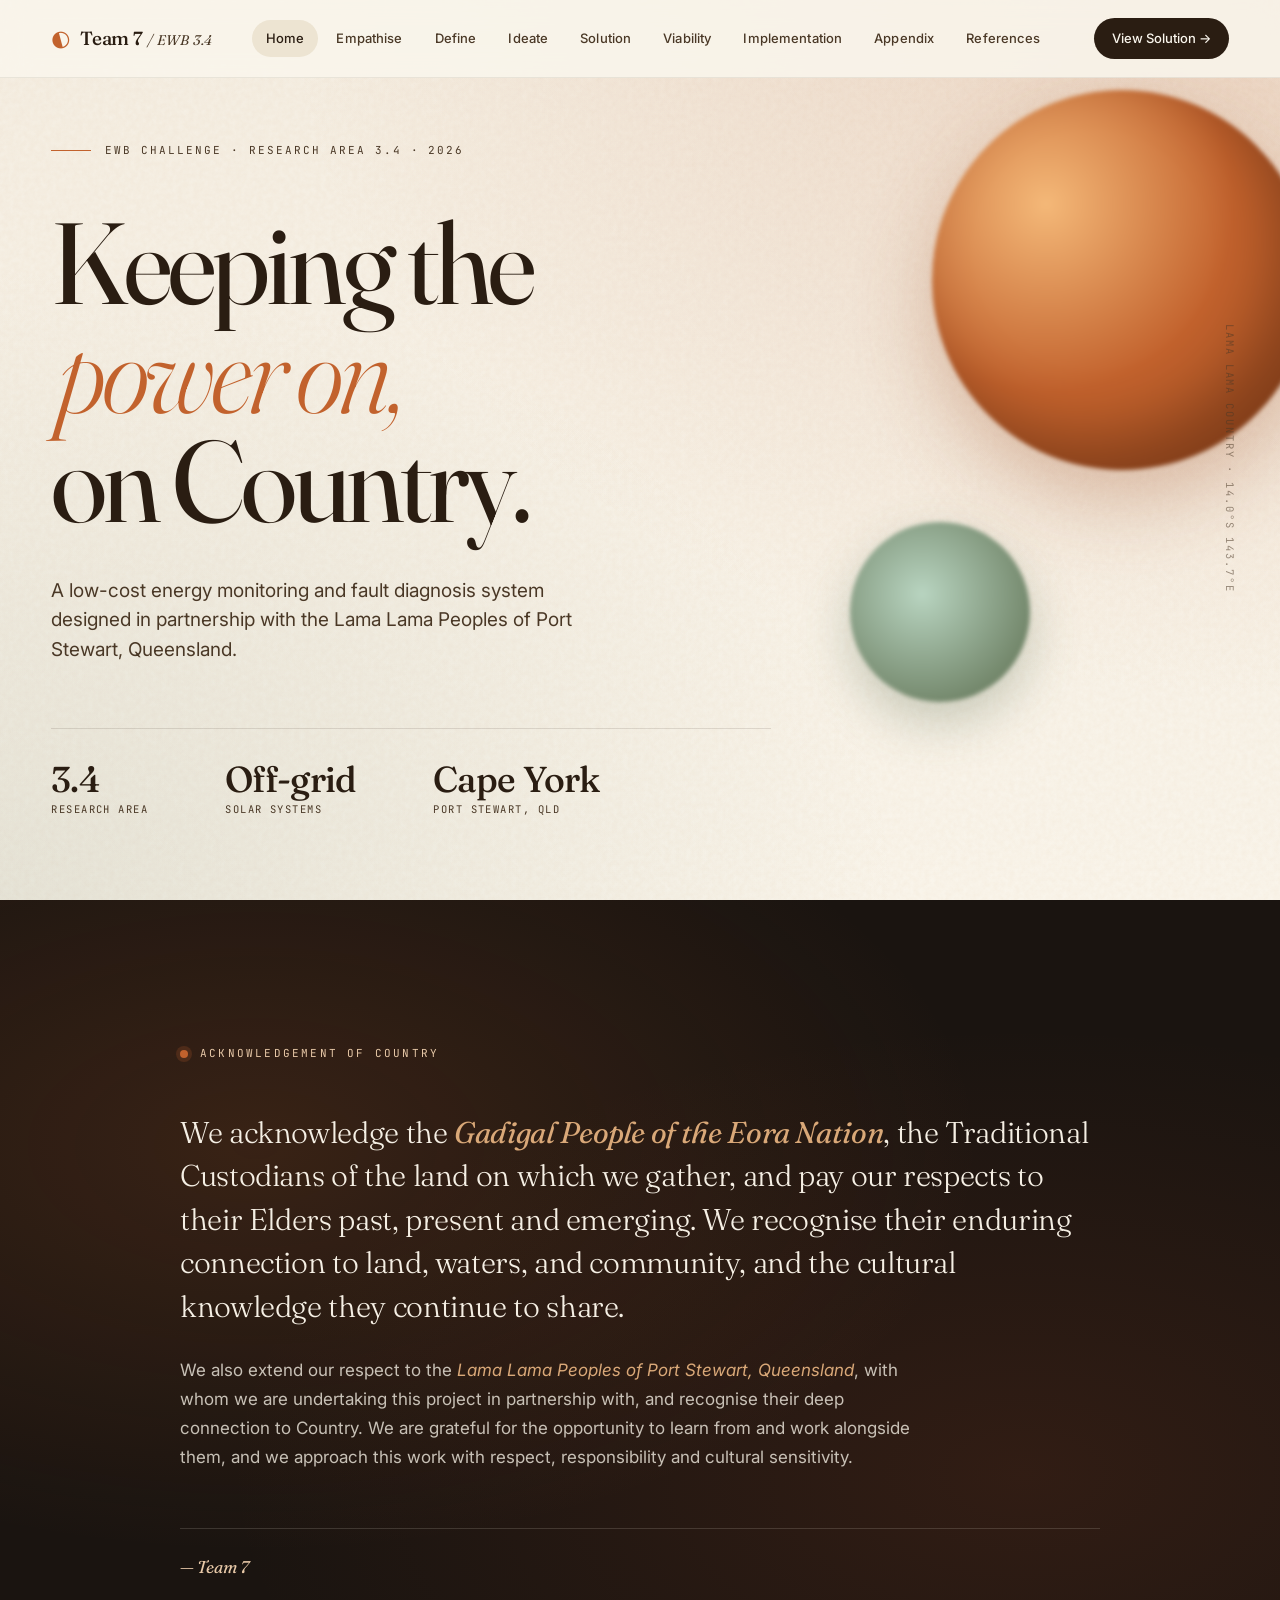
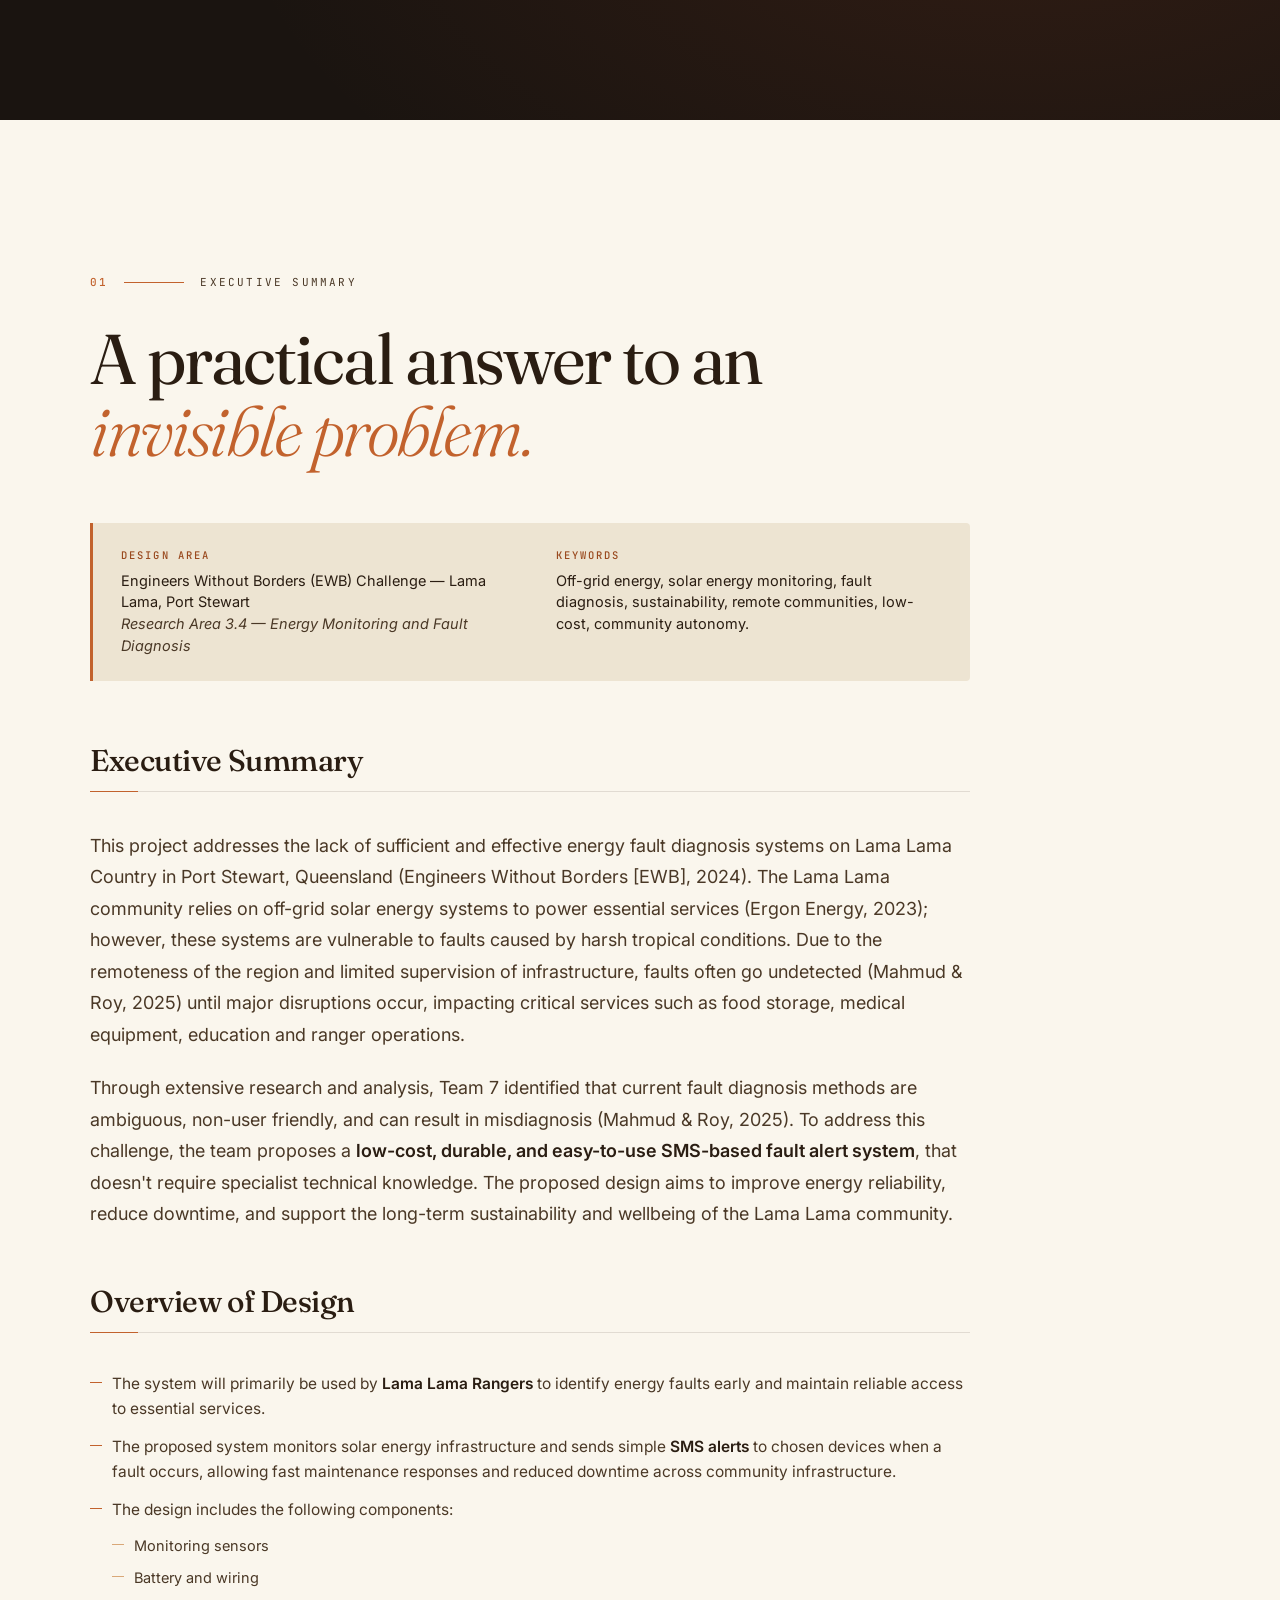
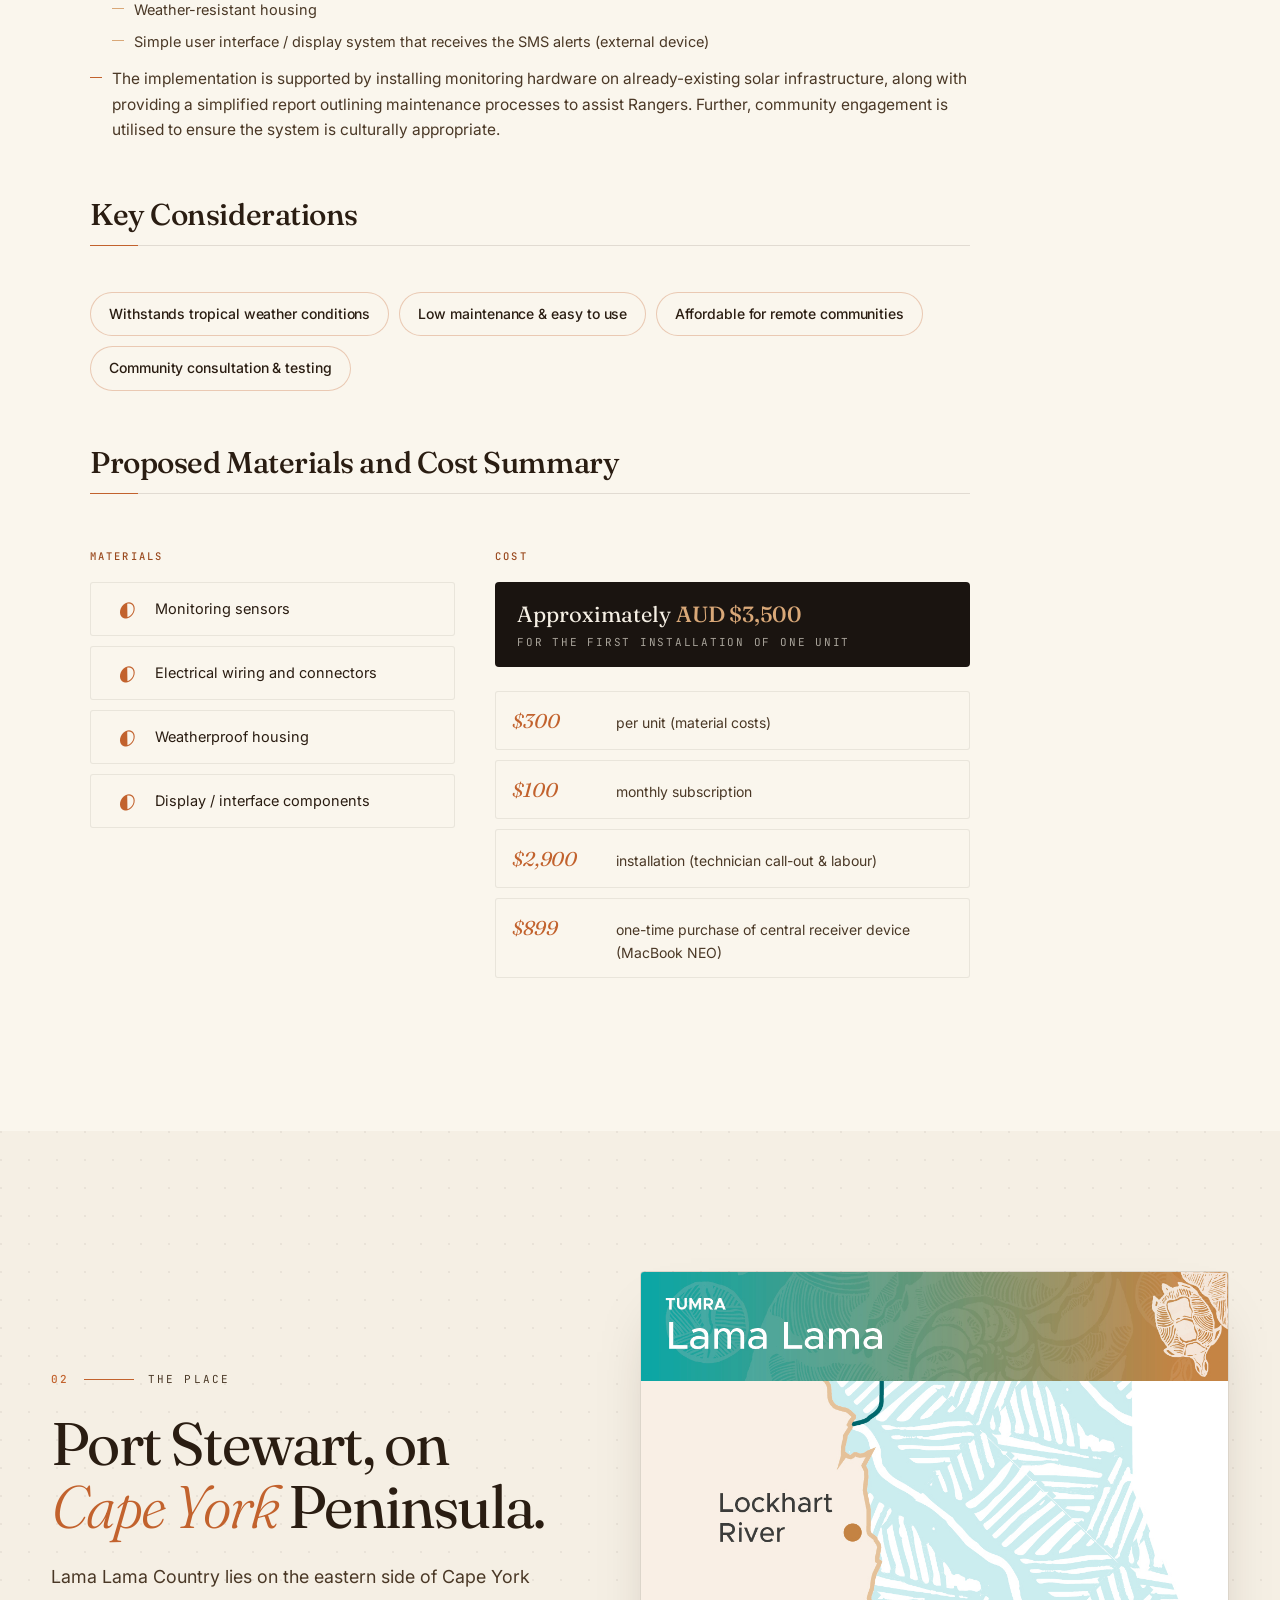
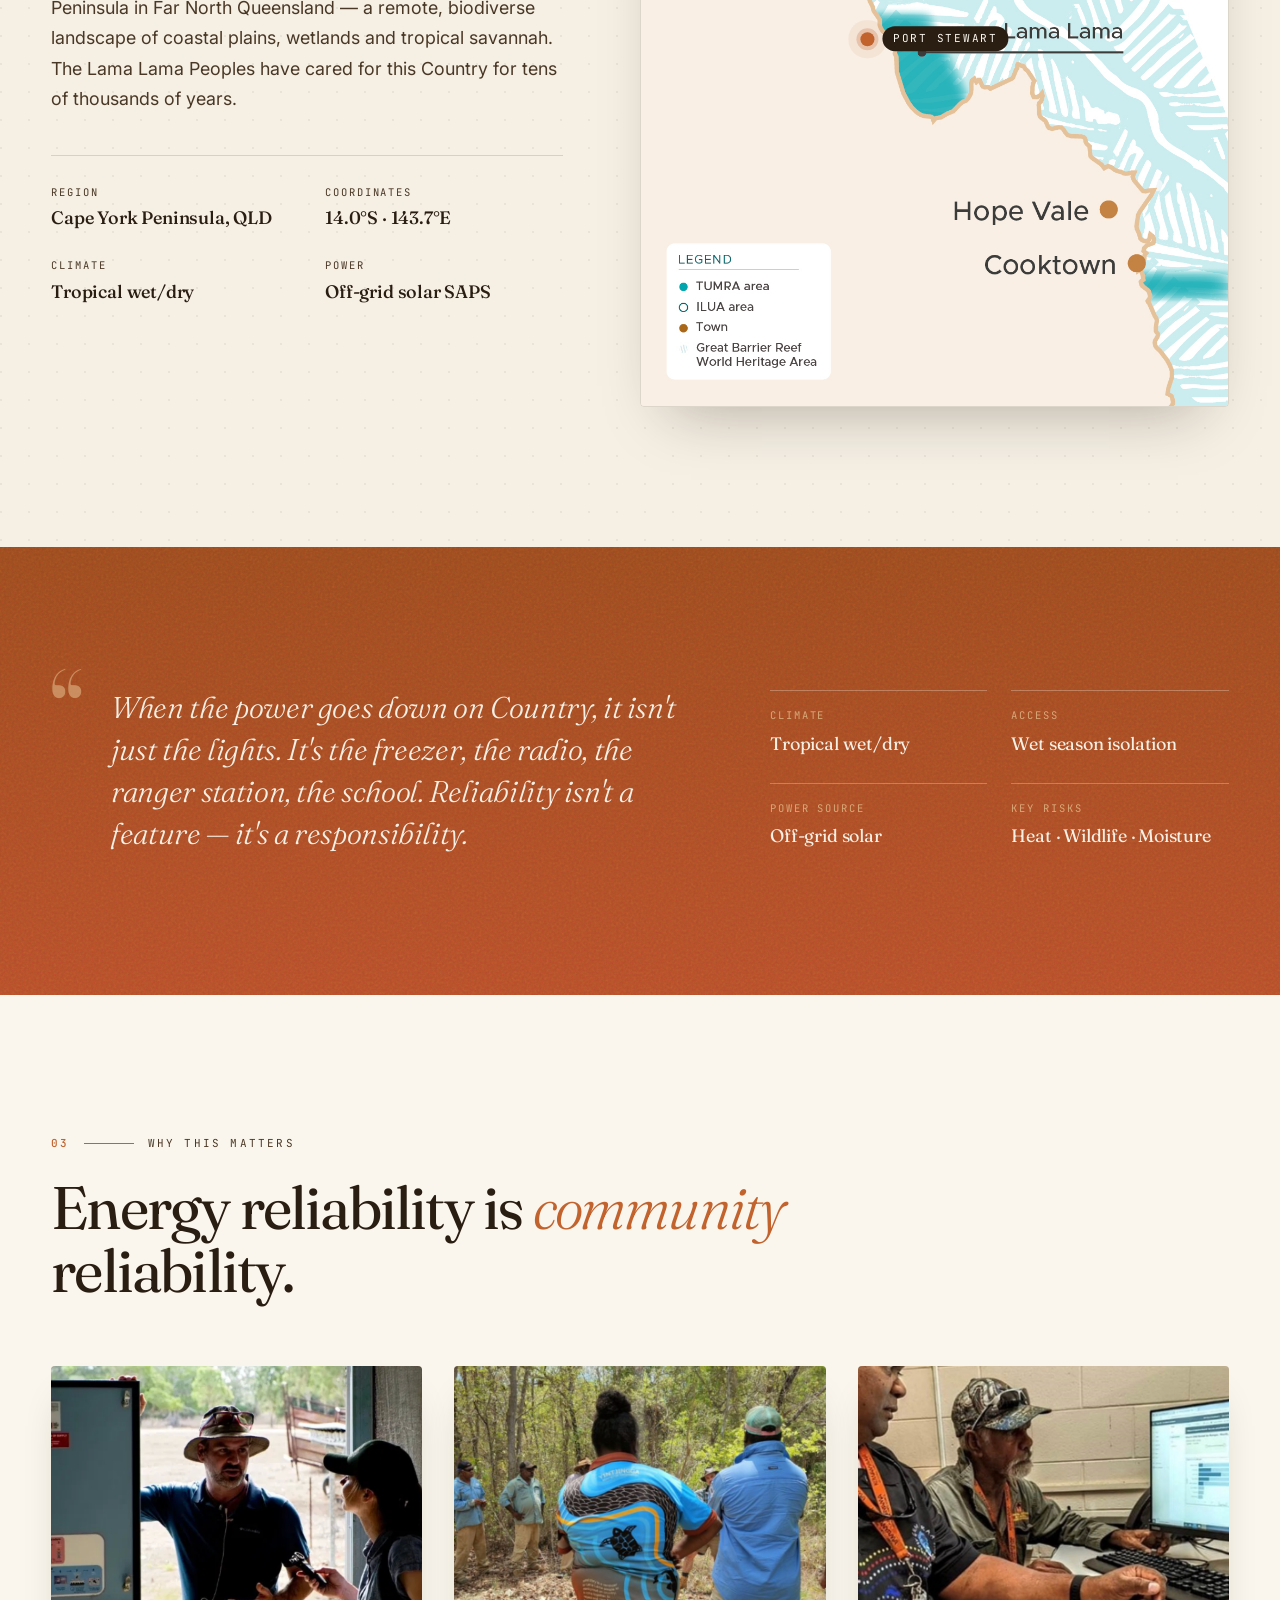
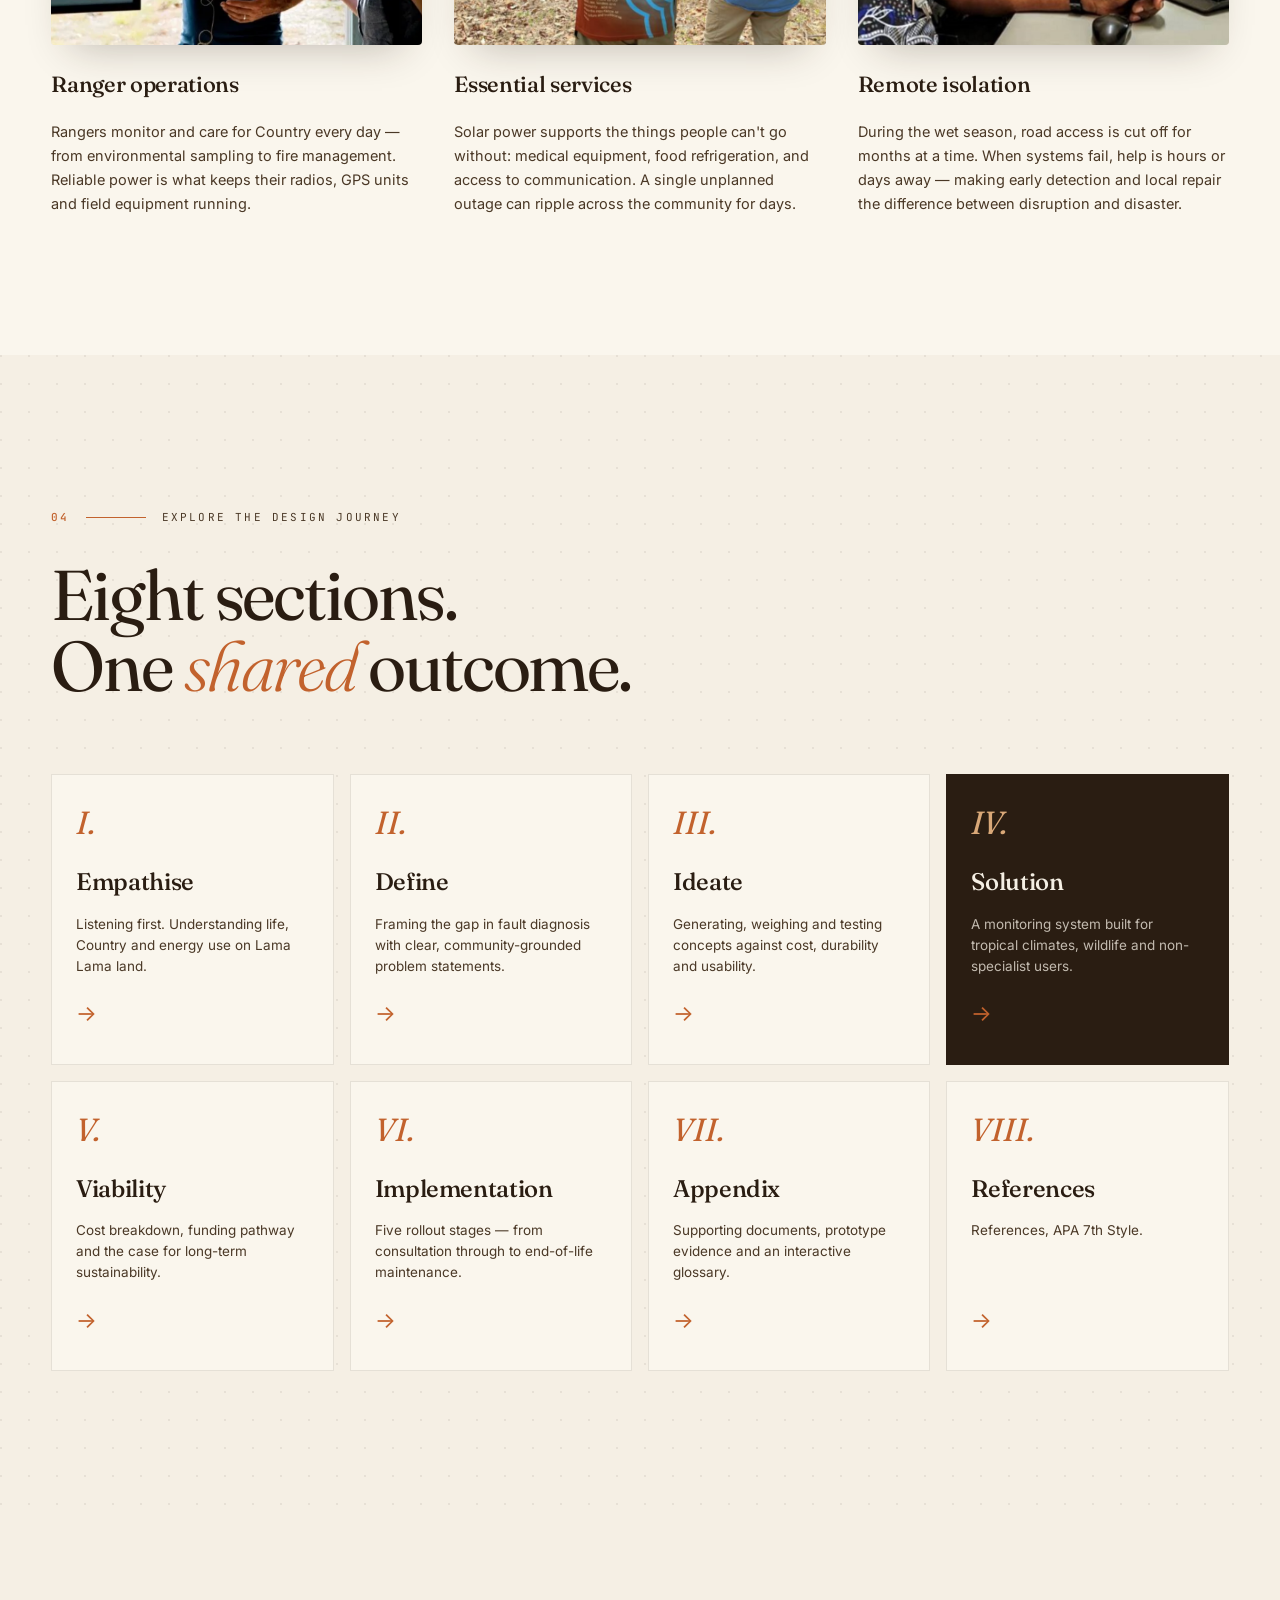
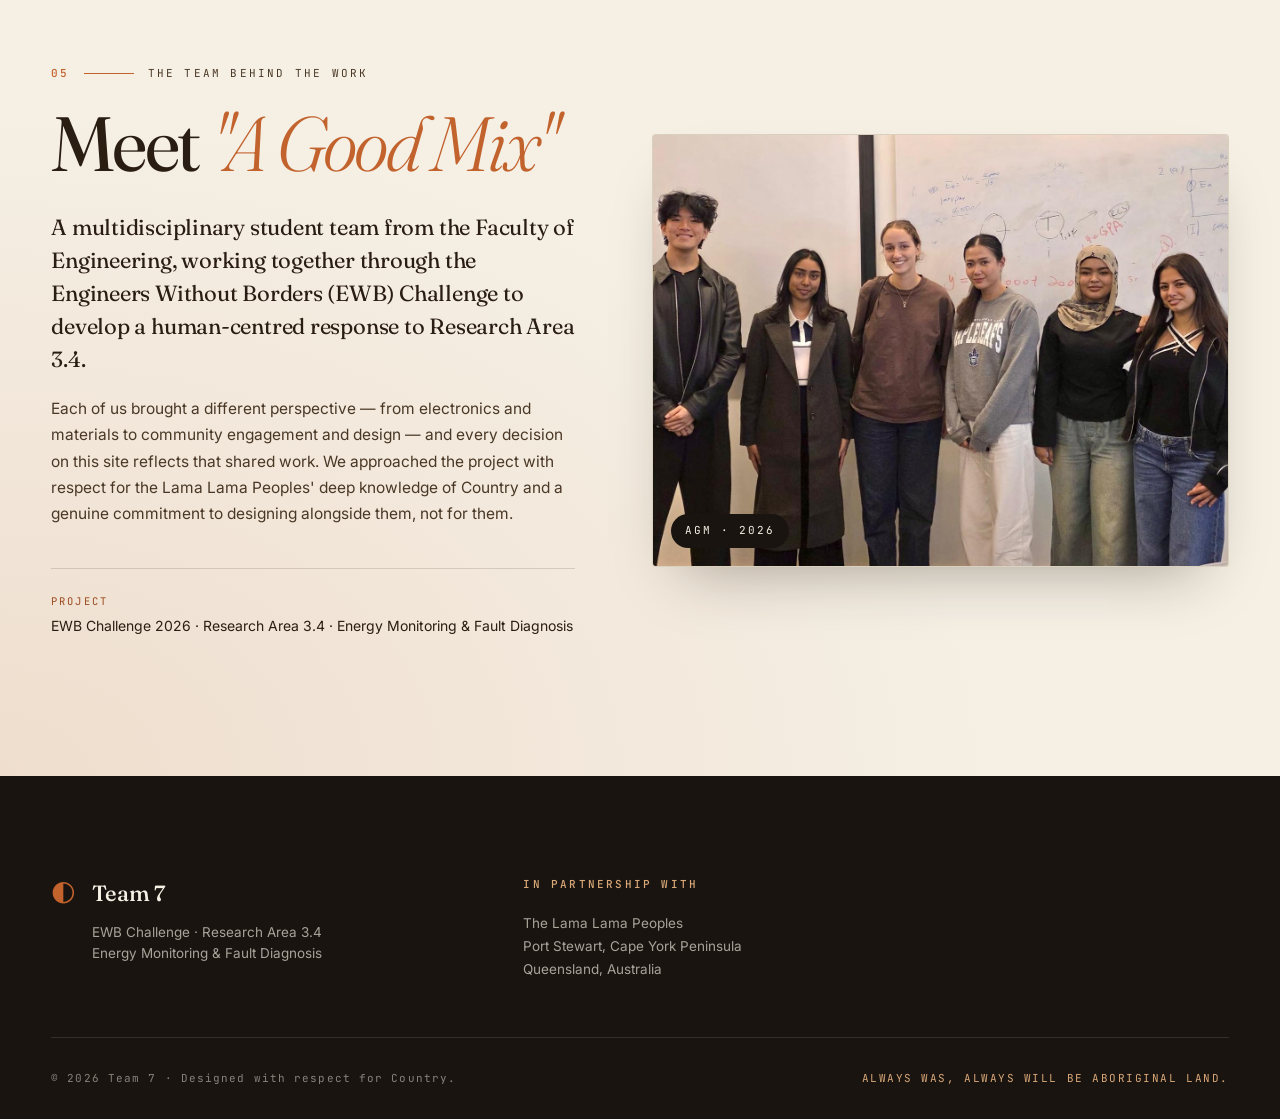
==== index.html @ ca9a00da "solution section" ====
<!DOCTYPE html>
<html lang="en">
<head>
    <meta charset="UTF-8">
    <meta name="viewport" content="width=device-width, initial-scale=1.0">
    <title>Team 7 — EWB Challenge | Energy Monitoring on Lama Lama Country</title>
    <link rel="icon" type="image/png" href="assets/favicon.png">
    <link rel="preconnect" href="https://fonts.googleapis.com">
    <link rel="preconnect" href="https://fonts.gstatic.com" crossorigin>
    <link href="https://fonts.googleapis.com/css2?family=Fraunces:opsz,wght@9..144,300;9..144,400;9..144,500;9..144,600;9..144,700&family=Inter:wght@300;400;500;600&family=JetBrains+Mono:wght@400;500&display=swap" rel="stylesheet">
    <link rel="stylesheet" href="style.css">
</head>
<body>

    <!-- NAVIGATION -->
    <header class="nav">
        <div class="nav__inner">
            <a href="index.html" class="nav__logo">
                <span class="nav__logo-mark">◐</span>
                <span class="nav__logo-text">Team 7 <em>/ EWB 3.4</em></span>
            </a>
            <nav class="nav__links">
                <a href="index.html" class="nav__link nav__link--active">Home</a>
                <a href="empathise.html" class="nav__link">Empathise</a>
                <a href="define.html" class="nav__link">Define</a>
                <a href="ideate.html" class="nav__link">Ideate</a>
                <a href="solution.html" class="nav__link">Solution</a>
                <a href="viability.html" class="nav__link">Viability</a>
                <a href="implementation.html" class="nav__link">Implementation</a>
                <a href="appendix.html" class="nav__link">Appendix</a>
                <a href="references.html" class="nav__link">References</a>
            </nav>
            <a href="solution.html" class="nav__cta">View Solution →</a>
        </div>
    </header>

    <!-- HERO -->
    <section class="hero" id="home">
        <div class="hero__grain"></div>
        <div class="hero__bg"></div>

        <div class="hero__content">
            <div class="hero__meta">
                <span class="hero__meta-line"></span>
                <span class="hero__meta-text">EWB Challenge · Research Area 3.4 · 2026</span>
            </div>

            <h1 class="hero__title">
                <span class="hero__title-line">Keeping the</span>
                <span class="hero__title-line hero__title-line--accent">power on,</span>
                <span class="hero__title-line">on Country.</span>
            </h1>

            <p class="hero__subtitle">
                A low-cost energy monitoring and fault diagnosis system designed in partnership
                with the Lama Lama Peoples of Port Stewart, Queensland.
            </p>

            <div class="hero__stats">
                <div class="stat">
                    <span class="stat__num">3.4</span>
                    <span class="stat__label">Research Area</span>
                </div>
                <div class="stat">
                    <span class="stat__num">Off-grid</span>
                    <span class="stat__label">Solar systems</span>
                </div>
                <div class="stat">
                    <span class="stat__num">Cape York</span>
                    <span class="stat__label">Port Stewart, QLD</span>
                </div>
            </div>

            <a href="#acknowledgement" class="hero__scroll">
                    <path d="M7 0V38M7 38L1 32M7 38L13 32" stroke="currentColor" stroke-width="1.2"/>
                </svg>
            </a>
        </div>

        <div class="hero__sidetag">
            <span>Lama Lama Country · 14.0°S 143.7°E</span>
        </div>
    </section>

    <!-- ACKNOWLEDGEMENT OF COUNTRY -->
    <section class="acknowledgement" id="acknowledgement">
        <div class="acknowledgement__wrap">
            <div class="acknowledgement__label">
                <span class="dot"></span>
                <span>Acknowledgement of Country</span>
            </div>

            <div class="acknowledgement__body">
                <p class="acknowledgement__lead">
                    We acknowledge the <em>Gadigal People of the Eora Nation</em>, the Traditional
                    Custodians of the land on which we gather, and pay our respects to their
                    Elders past, present and emerging. We recognise their enduring connection
                    to land, waters, and community, and the cultural knowledge they continue
                    to share.
                </p>

                <p class="acknowledgement__text">
                    We also extend our respect to the <em>Lama Lama Peoples of Port Stewart,
                    Queensland</em>, with whom we are undertaking this project in partnership
                    with, and recognise their deep connection to Country. We are grateful for
                    the opportunity to learn from and work alongside them, and we approach
                    this work with respect, responsibility and cultural sensitivity.
                </p>
            </div>

            <div class="acknowledgement__sig">
                <span>— Team 7</span>
            </div>
        </div>
    </section>

    <!-- EXECUTIVE SUMMARY · wide text-only -->
    <section class="exec" id="summary">
        <div class="exec__inner">

            <div class="exec__eyebrow">
                <span class="num">01</span>
                <span class="line"></span>
                <span class="label">Executive Summary</span>
            </div>

            <h2 class="exec__title">
                A practical answer to an<br>
                <em>invisible problem.</em>
            </h2>
<div class="exec__prose">

    <!-- Design Area + Keywords -->
    <div class="exec__meta">
        <div class="exec__meta-row">
            <span class="exec__meta-label">Design Area</span>
            <p class="exec__meta-text">
                Engineers Without Borders (EWB) Challenge — Lama Lama, Port Stewart<br>
                <em>Research Area 3.4 — Energy Monitoring and Fault Diagnosis</em>
            </p>
        </div>
        <div class="exec__meta-row">
            <span class="exec__meta-label">Keywords</span>
            <p class="exec__meta-text">
                Off-grid energy, solar energy monitoring, fault diagnosis, sustainability,
                remote communities, low-cost, community autonomy.
            </p>
        </div>
    </div>

    <!-- Proposal Summary -->
    <h3 class="exec__h3">Executive Summary</h3>
    <p >
        This project addresses the lack of sufficient and effective energy fault diagnosis
        systems on Lama Lama Country in Port Stewart, Queensland (Engineers Without Borders
        [EWB], 2024). The Lama Lama community relies on off-grid solar energy systems to
        power essential services (Ergon Energy, 2023); however, these systems are vulnerable
        to faults caused by harsh tropical conditions. Due to the remoteness of the region
        and limited supervision of infrastructure, faults often go undetected (Mahmud &amp; Roy,
        2025) until major disruptions occur, impacting critical services such as food storage,
        medical equipment, education and ranger operations.
    </p>
    <p>
        Through extensive research and analysis, Team 7 identified that current fault
        diagnosis methods are ambiguous, non-user friendly, and can result in misdiagnosis
        (Mahmud &amp; Roy, 2025). To address this challenge, the team proposes a
        <strong>low-cost, durable, and easy-to-use SMS-based fault alert system</strong>,
        that doesn't require specialist technical knowledge. The proposed design aims to
        improve energy reliability, reduce downtime, and support the long-term sustainability
        and wellbeing of the Lama Lama community.
    </p>

    <!-- Overview of Design -->
    <h3 class="exec__h3">Overview of Design</h3>
    <ul class="exec__list">
        <li>The system will primarily be used by <strong>Lama Lama Rangers</strong> to identify energy faults early and maintain reliable access to essential services.</li>
        <li>The proposed system monitors solar energy infrastructure and sends simple <strong>SMS alerts</strong> to chosen devices when a fault occurs, allowing fast maintenance responses and reduced downtime across community infrastructure.</li>
        <li>
            The design includes the following components:
            <ul class="exec__list exec__list--sub">
                <li>Monitoring sensors</li>
                <li>Battery and wiring</li>
                <li>Weather-resistant housing</li>
                <li>Simple user interface / display system that receives the SMS alerts (external device)</li>
            </ul>
        </li>
        <li>The implementation is supported by installing monitoring hardware on already-existing solar infrastructure, along with providing a simplified report outlining maintenance processes to assist Rangers. Further, community engagement is utilised to ensure the system is culturally appropriate.</li>
    </ul>

    <!-- Key Considerations -->
    <h3 class="exec__h3">Key Considerations</h3>
    <div class="exec__chips">
        <span class="exec__chip">Withstands tropical weather conditions</span>
        <span class="exec__chip">Low maintenance &amp; easy to use</span>
        <span class="exec__chip">Affordable for remote communities</span>
        <span class="exec__chip">Community consultation &amp; testing</span>
    </div>

    <!-- Proposed Materials and Cost Summary -->
    <h3 class="exec__h3">Proposed Materials and Cost Summary</h3>

    <div class="exec__split">
        <div class="exec__split-col">
            <span class="exec__split-label">Materials</span>
            <ul class="exec__list exec__list--materials">
                <li>
                    <span class="exec__mat-icon" aria-hidden="true">◐</span>
                    <span>Monitoring sensors</span>
                </li>
                <li>
                    <span class="exec__mat-icon" aria-hidden="true">◐</span>
                    <span>Electrical wiring and connectors</span>
                </li>
                <li>
                    <span class="exec__mat-icon" aria-hidden="true">◐</span>
                    <span>Weatherproof housing</span>
                </li>
                <li>
                    <span class="exec__mat-icon" aria-hidden="true">◐</span>
                    <span>Display / interface components</span>
                </li>
            </ul>
        </div>

        <div class="exec__split-col">
            <span class="exec__split-label">Cost</span>
            <p class="exec__cost-headline">
                Approximately <strong>AUD&nbsp;$3,500</strong><br>
                <span>for the first installation of one unit</span>
            </p>
            <ul class="exec__list exec__list--cost">
                <li><span class="exec__cost-amt">$300</span><span>per unit (material costs)</span></li>
                <li><span class="exec__cost-amt">$100</span><span>monthly subscription</span></li>
                <li><span class="exec__cost-amt">$2,900</span><span>installation (technician call-out &amp; labour)</span></li>
                <li><span class="exec__cost-amt">$899</span><span>one-time purchase of central receiver device (MacBook NEO)</span></li>
            </ul>
        </div>
    </div>

</div>

        </div>
    </section>

    <!-- LAMA LAMA COUNTRY · MAP -->
    <section class="place" id="place">
        <div class="place__inner">

            <div class="place__text">
                <div class="block__eyebrow">
                    <span class="num">02</span>
                    <span class="line"></span>
                    <span class="label">The Place</span>
                </div>

                <h2 class="place__title">
                    Port Stewart, on <em>Cape York</em> Peninsula.
                </h2>

                <p class="place__lead">
                    Lama Lama Country lies on the eastern side of Cape York Peninsula in
                    Far North Queensland — a remote, biodiverse landscape of coastal plains,
                    wetlands and tropical savannah. The Lama Lama Peoples have cared for
                    this Country for tens of thousands of years.
                </p>

                <div class="place__facts">
                    <div class="pfact">
                        <span class="pfact__k">Region</span>
                        <span class="pfact__v">Cape York Peninsula, QLD</span>
                    </div>
                    <div class="pfact">
                        <span class="pfact__k">Coordinates</span>
                        <span class="pfact__v">14.0°S · 143.7°E</span>
                    </div>
                    <div class="pfact">
                        <span class="pfact__k">Climate</span>
                        <span class="pfact__v">Tropical wet/dry</span>
                    </div>
                    <div class="pfact">
                        <span class="pfact__k">Power</span>
                        <span class="pfact__v">Off-grid solar SAPS</span>
                    </div>
                </div>
            </div>

            <div class="place__map">
                <img src="assets/Lama Lama Map.jpg" alt="Map showing Lama Lama Country at Port Stewart, Cape York Peninsula, Queensland">
                <div class="place__pin">
                    <span class="place__pin-dot"></span>
                    <span class="place__pin-label">Port Stewart</span>
                </div>
            </div>

        </div>
    </section>

    <!-- CONTEXT QUOTE STRIP -->
    <section class="context">
        <div class="context__inner">
            <div class="context__quote">
                <span class="context__mark">“</span>
                <p>
                    When the power goes down on Country, it isn't just the lights.
                    It's the freezer, the radio, the ranger station, the school.
                    Reliability isn't a feature — it's a responsibility.
                </p>
            </div>

            <div class="context__data">
                <div class="cdata">
                    <span class="cdata__k">Climate</span>
                    <span class="cdata__v">Tropical wet/dry</span>
                </div>
                <div class="cdata">
                    <span class="cdata__k">Access</span>
                    <span class="cdata__v">Wet season isolation</span>
                </div>
                <div class="cdata">
                    <span class="cdata__k">Power source</span>
                    <span class="cdata__v">Off-grid solar</span>
                </div>
                <div class="cdata">
                    <span class="cdata__k">Key risks</span>
                    <span class="cdata__v">Heat · Wildlife · Moisture</span>
                </div>
            </div>
        </div>
    </section>

    <!-- DEEPER CONTEXT · why this matters -->
    <section class="deep" id="why">
        <div class="deep__inner">

            <div class="block__eyebrow">
                <span class="num">03</span>
                <span class="line"></span>
                <span class="label">Why this matters</span>
            </div>

            <h2 class="deep__title">
                Energy reliability is <em>community</em> reliability.
            </h2>

            <div class="deep__grid">
                <article class="deep__col">
                    <div class="deep__photo">
                        <img src="assets/community-1.png" alt="Community work on Lama Lama Country" loading="lazy">
                    </div>
                    <h3 class="deep__h3">Ranger operations</h3>
                    <p>
                        Rangers monitor and care for Country every day — from environmental
                        sampling to fire management. Reliable power is what keeps their
                        radios, GPS units and field equipment running.
                    </p>
                </article>

                <article class="deep__col">
                    <div class="deep__photo">
                        <img src="assets/community-3.png" alt="Solar infrastructure on Country" loading="lazy">
                    </div>
                    <h3 class="deep__h3">Essential services</h3>
                    <p>
                        Solar power supports the things people can't go without: medical
                        equipment, food refrigeration, and access to communication. A single
                        unplanned outage can ripple across the community for days.
                    </p>
                </article>

                <article class="deep__col">
                    <div class="deep__photo">
                        <img src="assets/community-4.png" alt="Remote isolation during the wet season" loading="lazy">
                    </div>
                    <h3 class="deep__h3">Remote isolation</h3>
                    <p>
                        During the wet season, road access is cut off for months at a time.
                        When systems fail, help is hours or days away — making early detection
                        and local repair the difference between disruption and disaster.
                    </p>
                </article>
            </div>

        </div>
    </section>

    <!-- JOURNEY / SECTION INDEX -->
    <section class="journey">
        <div class="journey__header">
            <div class="journey__eyebrow">
                <span class="num">04</span>
                <span class="line"></span>
                <span class="label">Explore the design journey</span>
            </div>
            <h2 class="journey__title">Eight sections.<br>One <em>shared</em> outcome.</h2>
        </div>

        <div class="journey__cards journey__cards--seven">
            <a href="empathise.html" class="jcard">
                <div class="jcard__num">I.</div>
                <h3 class="jcard__title">Empathise</h3>
                <p class="jcard__desc">Listening first. Understanding life, Country and energy use on Lama Lama land.</p>
                <span class="jcard__arrow">→</span>
            </a>

            <a href="define.html" class="jcard">
                <div class="jcard__num">II.</div>
                <h3 class="jcard__title">Define</h3>
                <p class="jcard__desc">Framing the gap in fault diagnosis with clear, community-grounded problem statements.</p>
                <span class="jcard__arrow">→</span>
            </a>

            <a href="ideate.html" class="jcard">
                <div class="jcard__num">III.</div>
                <h3 class="jcard__title">Ideate</h3>
                <p class="jcard__desc">Generating, weighing and testing concepts against cost, durability and usability.</p>
                <span class="jcard__arrow">→</span>
            </a>

            <a href="solution.html" class="jcard jcard--feature">
                <div class="jcard__num">IV.</div>
                <h3 class="jcard__title">Solution</h3>
                <p class="jcard__desc">A monitoring system built for tropical climates, wildlife and non-specialist users.</p>
                <span class="jcard__arrow">→</span>
            </a>

            <a href="viability.html" class="jcard">
                <div class="jcard__num">V.</div>
                <h3 class="jcard__title">Viability</h3>
                <p class="jcard__desc">Cost breakdown, funding pathway and the case for long-term sustainability.</p>
                <span class="jcard__arrow">→</span>
            </a>

            <a href="implementation.html" class="jcard">
                <div class="jcard__num">VI.</div>
                <h3 class="jcard__title">Implementation</h3>
                <p class="jcard__desc">Five rollout stages — from consultation through to end-of-life maintenance.</p>
                <span class="jcard__arrow">→</span>
            </a>

            <a href="appendix.html" class="jcard">
                <div class="jcard__num">VII.</div>
                <h3 class="jcard__title">Appendix</h3>
                <p class="jcard__desc">Supporting documents, prototype evidence and an interactive glossary.</p>
                <span class="jcard__arrow">→</span>
            </a>

                <a href="references.html" class="jcard">
                <div class="jcard__num">VIII.</div>
                <h3 class="jcard__title">References</h3>
                <p class="jcard__desc">References, APA 7th Style.</p>
                <span class="jcard__arrow">→</span>
            </a>
        </div>
    </section>

    <!-- TEAM -->
    <section class="team" id="team">
        <div class="team__inner">

            <div class="team__text">
                <div class="block__eyebrow">
                    <span class="num">05</span>
                    <span class="line"></span>
                    <span class="label">The team behind the work</span>
                </div>

                <h2 class="team__title">
                    Meet <em>"A Good Mix"</em>
                </h2>

                <p class="team__lead">
                    A multidisciplinary student team from the Faculty of Engineering,
                    working together through the Engineers Without Borders (EWB) Challenge
                    to develop a human-centred response to Research Area 3.4.
                </p>

                <p class="team__body">
                    Each of us brought a different perspective — from electronics and
                    materials to community engagement and design — and every decision
                    on this site reflects that shared work. We approached the project
                    with respect for the Lama Lama Peoples' deep knowledge of Country
                    and a genuine commitment to designing alongside them, not for them.
                </p>

                <div class="team__credits">
                    <span class="team__credits-label">Project</span>
                    <span class="team__credits-text">EWB Challenge 2026 · Research Area 3.4 · Energy Monitoring &amp; Fault Diagnosis</span>
                </div>
            </div>

            <div class="team__photo">
                <img src="assets/team.jpeg" alt="Team 7 group photo">
                <span class="team__photo-tag">AGM · 2026</span>
            </div>

        </div>
    </section>

    <!-- FOOTER -->
    <footer class="footer">
        <div class="footer__top">
            <div class="footer__brand">
                <span class="footer__mark">◐</span>
                <div>
                    <h4>Team 7</h4>
                    <p>EWB Challenge · Research Area 3.4<br>Energy Monitoring &amp; Fault Diagnosis</p>
                </div>
            </div>

            <div class="footer__partner">
                <h5>In partnership with</h5>
                <p>The Lama Lama Peoples<br>Port Stewart, Cape York Peninsula<br>Queensland, Australia</p>
            </div>
        </div>

        <div class="footer__bottom">
            <span>© 2026 Team 7 · Designed with respect for Country.</span>
            <span class="footer__ack">Always was, always will be Aboriginal land.</span>
        </div>
    </footer>

</body>
</html>
---- style.css ----
/* ============================================
   TEAM 7 · EWB CHALLENGE 3.4
   Design system: earth-toned editorial
   Inspired by Cape York ochre, eucalyptus,
   coral sea, and tropical light.
   ============================================ */

:root {
    /* Earth palette */
    --ochre:        #c2622d;
    --ochre-deep:   #9a4a1f;
    --ochre-soft:   #e8c9a8;
    --clay:         #d9a878;
    --terracotta:   #b54e2a;

    /* Land + ground */
    --bone:         #f5efe4;
    --bone-warm:    #ede4d2;
    --paper:        #faf6ed;
    --sand:         #e8dcc4;

    /* Deep / ink */
    --ink:          #2a1d12;
    --ink-soft:     #4a3826;
    --charcoal:     #1a1410;

    /* Country accent */
    --eucalyptus:   #5a6b4c;
    --coral-sea:    #4a7a85;
    --bark:         #6b4a2f;

    /* Typography scale */
    --display: 'Fraunces', 'Times New Roman', serif;
    --body:    'Inter', system-ui, sans-serif;
    --mono:    'JetBrains Mono', ui-monospace, monospace;

    /* Layout */
    --max:     1320px;
    --gutter:  clamp(20px, 4vw, 64px);

    --ease:    cubic-bezier(0.22, 1, 0.36, 1);
}

/* ============================================
   RESET
   ============================================ */

*, *::before, *::after {
    box-sizing: border-box;
    margin: 0;
    padding: 0;
}

html {
    scroll-behavior: smooth;
    -webkit-text-size-adjust: 100%;
}

body {
    font-family: var(--body);
    color: var(--ink);
    background: var(--paper);
    line-height: 1.6;
    font-weight: 400;
    overflow-x: hidden;
    -webkit-font-smoothing: antialiased;
}

img { max-width: 100%; display: block; }
a { color: inherit; text-decoration: none; }
em { font-style: italic; }

/* ============================================
   NAVIGATION
   ============================================ */

.nav {
    position: fixed;
    top: 0;
    left: 0;
    right: 0;
    z-index: 100;
    padding: 18px var(--gutter);
    background: rgba(250, 246, 237, 0.85);
    backdrop-filter: blur(14px);
    -webkit-backdrop-filter: blur(14px);
    border-bottom: 1px solid rgba(42, 29, 18, 0.08);
}

.nav__inner {
    max-width: var(--max);
    margin: 0 auto;
    display: flex;
    align-items: center;
    justify-content: space-between;
    gap: 32px;
}

.nav__logo {
    display: flex;
    align-items: center;
    gap: 10px;
    font-family: var(--display);
    font-size: 19px;
    font-weight: 500;
    letter-spacing: -0.01em;
    color: var(--ink);
}

.nav__logo-mark {
    color: var(--ochre);
    font-size: 22px;
    transform: rotate(-15deg);
    display: inline-block;
    transition: transform 0.5s var(--ease);
}

.nav__logo:hover .nav__logo-mark { transform: rotate(165deg); }

.nav__logo-text em {
    color: var(--ink-soft);
    font-size: 14px;
    font-weight: 400;
    letter-spacing: 0.04em;
}

.nav__links {
    display: flex;
    align-items: center;
    gap: 4px;
}

.nav__link {
    font-size: 13px;
    font-weight: 500;
    color: var(--ink-soft);
    padding: 8px 14px;
    border-radius: 100px;
    letter-spacing: 0.01em;
    transition: all 0.3s var(--ease);
    position: relative;
}

.nav__link:hover { color: var(--ink); background: rgba(194, 98, 45, 0.08); }

.nav__link--active {
    color: var(--ink);
    background: var(--bone-warm);
}

.nav__cta {
    font-size: 13px;
    font-weight: 500;
    color: var(--paper);
    background: var(--ink);
    padding: 10px 18px;
    border-radius: 100px;
    transition: all 0.3s var(--ease);
}

.nav__cta:hover {
    background: var(--ochre-deep);
    transform: translateY(-1px);
}

@media (max-width: 920px) {
    .nav__links { display: none; }
    .nav__cta { padding: 8px 14px; font-size: 12px; }
}

/* ============================================
   HERO
   ============================================ */

.hero {
    min-height: 100vh;
    position: relative;
    display: flex;
    align-items: center;
    padding: 140px var(--gutter) 80px;
    overflow: hidden;
    background:
        radial-gradient(ellipse at top right, rgba(194, 98, 45, 0.18), transparent 55%),
        radial-gradient(ellipse at bottom left, rgba(90, 107, 76, 0.12), transparent 50%),
        linear-gradient(180deg, var(--bone) 0%, var(--paper) 100%);
}

.hero__grain {
    position: absolute;
    inset: 0;
    pointer-events: none;
    opacity: 0.4;
    mix-blend-mode: multiply;
    background-image: url("data:image/svg+xml,%3Csvg viewBox='0 0 200 200' xmlns='http://www.w3.org/2000/svg'%3E%3Cfilter id='n'%3E%3CfeTurbulence type='fractalNoise' baseFrequency='0.85' numOctaves='2'/%3E%3CfeColorMatrix values='0 0 0 0 0.65 0 0 0 0 0.4 0 0 0 0 0.2 0 0 0 0.22 0'/%3E%3C/filter%3E%3Crect width='200' height='200' filter='url(%23n)'/%3E%3C/svg%3E");
}

.hero__bg {
    position: absolute;
    right: -8%;
    top: 10%;
    width: 55%;
    height: 80%;
    pointer-events: none;
    z-index: 0;
}

.hero__bg::before,
.hero__bg::after {
    content: '';
    position: absolute;
    border-radius: 50%;
    filter: blur(2px);
}

.hero__bg::before {
    width: 380px;
    height: 380px;
    right: 10%;
    top: 0;
    background: radial-gradient(circle at 30% 30%, #f4b878, var(--ochre) 50%, var(--ochre-deep) 100%);
    box-shadow:
        0 30px 80px rgba(154, 74, 31, 0.3),
        inset -30px -30px 60px rgba(70, 30, 10, 0.4);
    animation: float 12s ease-in-out infinite;
}

.hero__bg::after {
    width: 180px;
    height: 180px;
    right: 50%;
    bottom: 15%;
    background: radial-gradient(circle at 40% 40%, #b8d4c0, var(--eucalyptus));
    box-shadow: 0 20px 50px rgba(90, 107, 76, 0.3);
    animation: float 15s ease-in-out infinite reverse;
}

@keyframes float {
    0%, 100% { transform: translate(0, 0) scale(1); }
    50% { transform: translate(-15px, 20px) scale(1.03); }
}

.hero__content {
    position: relative;
    z-index: 2;
    max-width: var(--max);
    width: 100%;
    margin: 0 auto;
}

.hero__meta {
    display: flex;
    align-items: center;
    gap: 14px;
    margin-bottom: 48px;
    animation: fadeUp 0.9s var(--ease) 0.1s both;
}

.hero__meta-line {
    width: 40px;
    height: 1px;
    background: var(--ochre);
}

.hero__meta-text {
    font-family: var(--mono);
    font-size: 11px;
    letter-spacing: 0.18em;
    text-transform: uppercase;
    color: var(--ink-soft);
}

.hero__title {
    font-family: var(--display);
    font-weight: 400;
    font-size: clamp(48px, 9vw, 132px);
    line-height: 0.95;
    letter-spacing: -0.035em;
    color: var(--ink);
    margin-bottom: 40px;
    max-width: 900px;
}

.hero__title-line {
    display: block;
    animation: fadeUp 1s var(--ease) both;
}

.hero__title-line:nth-child(1) { animation-delay: 0.25s; }
.hero__title-line:nth-child(2) { animation-delay: 0.4s; }
.hero__title-line:nth-child(3) { animation-delay: 0.55s; }

.hero__title-line--accent {
    color: var(--ochre);
    font-style: italic;
    font-weight: 300;
    position: relative;
    padding-left: 0.06em;
}

.hero__subtitle {
    font-size: clamp(16px, 1.6vw, 19px);
    line-height: 1.55;
    color: var(--ink-soft);
    max-width: 540px;
    margin-bottom: 64px;
    animation: fadeUp 1s var(--ease) 0.7s both;
}

.hero__stats {
    display: flex;
    gap: clamp(32px, 6vw, 80px);
    flex-wrap: wrap;
    padding-top: 32px;
    border-top: 1px solid rgba(42, 29, 18, 0.12);
    max-width: 720px;
    animation: fadeUp 1s var(--ease) 0.85s both;
}

.stat {
    display: flex;
    flex-direction: column;
    gap: 4px;
}

.stat__num {
    font-family: var(--display);
    font-size: clamp(24px, 3vw, 36px);
    font-weight: 500;
    color: var(--ink);
    letter-spacing: -0.02em;
    line-height: 1;
}

.stat__label {
    font-family: var(--mono);
    font-size: 10.5px;
    letter-spacing: 0.14em;
    text-transform: uppercase;
    color: var(--ink-soft);
}

.hero__scroll {
    position: absolute;
    bottom: 40px;
    left: var(--gutter);
    display: flex;
    flex-direction: column;
    align-items: center;
    gap: 10px;
    color: var(--ink-soft);
    font-family: var(--mono);
    font-size: 10.5px;
    letter-spacing: 0.18em;
    text-transform: uppercase;
    animation: fadeUp 1s var(--ease) 1.1s both;
}

.hero__scroll svg path { animation: scrollPulse 2s ease-in-out infinite; }

@keyframes scrollPulse {
    0%, 100% { opacity: 0.4; transform: translateY(0); }
    50% { opacity: 1; transform: translateY(6px); }
}

.hero__sidetag {
    position: absolute;
    right: var(--gutter);
    top: 50%;
    transform: rotate(90deg) translateX(50%);
    transform-origin: right center;
    font-family: var(--mono);
    font-size: 10.5px;
    letter-spacing: 0.18em;
    text-transform: uppercase;
    color: var(--ink-soft);
    opacity: 0.55;
}

@keyframes fadeUp {
    from { opacity: 0; transform: translateY(24px); }
    to   { opacity: 1; transform: translateY(0); }
}

@media (max-width: 720px) {
    .hero__sidetag { display: none; }
    .hero__bg::before { width: 240px; height: 240px; right: -10%; }
    .hero__bg::after { display: none; }
}

/* ============================================
   ACKNOWLEDGEMENT OF COUNTRY
   ============================================ */

.acknowledgement {
    background: var(--charcoal);
    color: var(--bone);
    padding: clamp(80px, 12vw, 140px) var(--gutter);
    position: relative;
    overflow: hidden;
}

.acknowledgement::before {
    content: '';
    position: absolute;
    inset: 0;
    background:
        radial-gradient(ellipse at 20% 30%, rgba(194, 98, 45, 0.18), transparent 50%),
        radial-gradient(ellipse at 80% 70%, rgba(181, 78, 42, 0.15), transparent 55%);
    pointer-events: none;
}

.acknowledgement__wrap {
    max-width: 920px;
    margin: 0 auto;
    position: relative;
    z-index: 1;
}

.acknowledgement__label {
    display: inline-flex;
    align-items: center;
    gap: 12px;
    font-family: var(--mono);
    font-size: 11px;
    letter-spacing: 0.2em;
    text-transform: uppercase;
    color: var(--ochre-soft);
    margin-bottom: 48px;
}

.dot {
    width: 8px;
    height: 8px;
    border-radius: 50%;
    background: var(--ochre);
    box-shadow: 0 0 0 4px rgba(194, 98, 45, 0.2);
    animation: dotPulse 2.5s ease-in-out infinite;
}

@keyframes dotPulse {
    0%, 100% { box-shadow: 0 0 0 4px rgba(194, 98, 45, 0.2); }
    50% { box-shadow: 0 0 0 10px rgba(194, 98, 45, 0.05); }
}

.acknowledgement__body {
    display: flex;
    flex-direction: column;
    gap: 28px;
}

.acknowledgement__lead {
    font-family: var(--display);
    font-size: clamp(20px, 2.4vw, 30px);
    line-height: 1.45;
    font-weight: 300;
    letter-spacing: -0.012em;
    color: var(--bone);
}

.acknowledgement__lead em {
    color: var(--clay);
    font-style: italic;
    font-weight: 400;
}

.acknowledgement__text {
    font-size: clamp(15px, 1.4vw, 17px);
    line-height: 1.7;
    color: rgba(245, 239, 228, 0.78);
    max-width: 740px;
}

.acknowledgement__text em {
    color: var(--clay);
    font-style: italic;
}

.acknowledgement__sig {
    margin-top: 56px;
    padding-top: 24px;
    border-top: 1px solid rgba(245, 239, 228, 0.15);
    font-family: var(--display);
    font-style: italic;
    color: var(--ochre-soft);
    font-size: 17px;
}

/* ============================================
   EXECUTIVE SUMMARY
   ============================================ */

.summary {
    padding: clamp(80px, 12vw, 160px) var(--gutter);
    background: var(--paper);
    max-width: var(--max);
    margin: 0 auto;
}

.summary__header { margin-bottom: 72px; }

.summary__eyebrow,
.journey__eyebrow {
    display: flex;
    align-items: center;
    gap: 16px;
    margin-bottom: 32px;
    font-family: var(--mono);
    font-size: 11px;
    letter-spacing: 0.2em;
    text-transform: uppercase;
    color: var(--ink-soft);
}

.summary__eyebrow .num,
.journey__eyebrow .num {
    color: var(--ochre);
    font-weight: 500;
}

.summary__eyebrow .line,
.journey__eyebrow .line {
    flex: 0 0 60px;
    height: 1px;
    background: var(--ochre);
}

.summary__title,
.journey__title {
    font-family: var(--display);
    font-weight: 400;
    font-size: clamp(36px, 5.5vw, 72px);
    line-height: 1.02;
    letter-spacing: -0.03em;
    color: var(--ink);
    max-width: 900px;
}

.summary__title em,
.journey__title em {
    font-style: italic;
    color: var(--ochre);
    font-weight: 300;
}

.summary__grid {
    display: grid;
    grid-template-columns: repeat(2, 1fr);
    gap: clamp(28px, 4vw, 56px) clamp(40px, 6vw, 96px);
    position: relative;
}

.summary__col {
    padding-top: 32px;
    border-top: 1px solid rgba(42, 29, 18, 0.16);
    position: relative;
}

.summary__col::before {
    content: '';
    position: absolute;
    top: -1px;
    left: 0;
    width: 48px;
    height: 1px;
    background: var(--ochre);
}

.summary__h3 {
    font-family: var(--mono);
    font-size: 11px;
    letter-spacing: 0.2em;
    text-transform: uppercase;
    color: var(--ochre-deep);
    margin-bottom: 18px;
    font-weight: 500;
}

.summary__col p {
    font-size: 16px;
    line-height: 1.65;
    color: var(--ink-soft);
    margin-bottom: 14px;
}

.summary__col p:last-child { margin-bottom: 0; }

.summary__col strong {
    color: var(--ink);
    font-weight: 600;
}

@media (max-width: 760px) {
    .summary__grid { grid-template-columns: 1fr; }
}

/* ============================================
   JOURNEY / SECTION INDEX
   ============================================ */

.journey {
    padding: clamp(80px, 12vw, 160px) var(--gutter);
    background: var(--bone);
    position: relative;
}

.journey::before {
    content: '';
    position: absolute;
    inset: 0;
    background-image:
        radial-gradient(circle at 1px 1px, rgba(42, 29, 18, 0.07) 1px, transparent 0);
    background-size: 28px 28px;
    pointer-events: none;
}

.journey__header {
    max-width: var(--max);
    margin: 0 auto 72px;
    position: relative;
}

.journey__cards {
    max-width: var(--max);
    margin: 0 auto;
    display: grid;
    grid-template-columns: repeat(5, 1fr);
    gap: 16px;
    position: relative;
}

.jcard {
    background: var(--paper);
    border: 1px solid rgba(42, 29, 18, 0.1);
    padding: 32px 24px;
    display: flex;
    flex-direction: column;
    min-height: 280px;
    transition: all 0.4s var(--ease);
    position: relative;
    overflow: hidden;
}

.jcard::before {
    content: '';
    position: absolute;
    top: 0;
    left: 0;
    width: 100%;
    height: 3px;
    background: var(--ochre);
    transform: scaleX(0);
    transform-origin: left;
    transition: transform 0.5s var(--ease);
}

.jcard:hover {
    transform: translateY(-6px);
    box-shadow: 0 20px 50px -20px rgba(42, 29, 18, 0.25);
    border-color: var(--ochre);
}

.jcard:hover::before { transform: scaleX(1); }

.jcard__num {
    font-family: var(--display);
    font-style: italic;
    font-size: 32px;
    color: var(--ochre);
    margin-bottom: 24px;
    line-height: 1;
}

.jcard__title {
    font-family: var(--display);
    font-weight: 500;
    font-size: 24px;
    letter-spacing: -0.015em;
    margin-bottom: 12px;
    color: var(--ink);
}

.jcard__desc {
    font-size: 13.5px;
    line-height: 1.55;
    color: var(--ink-soft);
    flex: 1;
    margin-bottom: 20px;
}

.jcard__arrow {
    align-self: flex-start;
    font-size: 22px;
    color: var(--ochre);
    transition: transform 0.4s var(--ease);
}

.jcard:hover .jcard__arrow { transform: translateX(6px); }

.jcard--feature {
    background: var(--ink);
    color: var(--bone);
    border-color: var(--ink);
}

.jcard--feature .jcard__title { color: var(--bone); }
.jcard--feature .jcard__desc { color: rgba(245, 239, 228, 0.75); }
.jcard--feature .jcard__num { color: var(--clay); }

@media (max-width: 1000px) {
    .journey__cards { grid-template-columns: repeat(2, 1fr); }
    .jcard { min-height: 220px; }
}

@media (max-width: 560px) {
    .journey__cards { grid-template-columns: 1fr; }
}

/* ============================================
   CONTEXT STRIP
   ============================================ */

.context {
    padding: clamp(80px, 12vw, 140px) var(--gutter);
    background: linear-gradient(180deg, var(--ochre-deep), var(--terracotta));
    color: var(--bone);
    position: relative;
    overflow: hidden;
}

.context::before {
    content: '';
    position: absolute;
    inset: 0;
    opacity: 0.3;
    mix-blend-mode: overlay;
    background-image: url("data:image/svg+xml,%3Csvg viewBox='0 0 200 200' xmlns='http://www.w3.org/2000/svg'%3E%3Cfilter id='n'%3E%3CfeTurbulence type='fractalNoise' baseFrequency='0.9' numOctaves='2'/%3E%3C/filter%3E%3Crect width='200' height='200' filter='url(%23n)'/%3E%3C/svg%3E");
}

.context__inner {
    max-width: var(--max);
    margin: 0 auto;
    position: relative;
    display: grid;
    grid-template-columns: 1.4fr 1fr;
    gap: clamp(40px, 6vw, 96px);
    align-items: center;
}

.context__quote {
    position: relative;
    padding-left: 60px;
}

.context__mark {
    position: absolute;
    left: 0;
    top: -28px;
    font-family: var(--display);
    font-size: 120px;
    line-height: 1;
    color: var(--clay);
    opacity: 0.7;
}

.context__quote p {
    font-family: var(--display);
    font-size: clamp(20px, 2.4vw, 30px);
    line-height: 1.4;
    font-weight: 300;
    letter-spacing: -0.012em;
    font-style: italic;
    color: var(--bone);
}

.context__data {
    display: grid;
    grid-template-columns: repeat(2, 1fr);
    gap: 24px;
}

.cdata {
    display: flex;
    flex-direction: column;
    gap: 6px;
    padding-top: 16px;
    border-top: 1px solid rgba(245, 239, 228, 0.3);
}

.cdata__k {
    font-family: var(--mono);
    font-size: 10.5px;
    letter-spacing: 0.18em;
    text-transform: uppercase;
    color: var(--clay);
}

.cdata__v {
    font-family: var(--display);
    font-size: 18px;
    color: var(--bone);
    letter-spacing: -0.01em;
}

@media (max-width: 880px) {
    .context__inner { grid-template-columns: 1fr; }
}
/* ============================================
   HOME · EXECUTIVE SUMMARY (wide text-only)
   ============================================ */

.exec {
    padding: clamp(80px, 12vw, 160px) var(--gutter);
    background: var(--paper);
}

.exec__inner {
    max-width: 1100px;
    margin: 0 auto;
}

.exec__eyebrow {
    display: flex;
    align-items: center;
    gap: 16px;
    margin-bottom: 32px;
    font-family: var(--mono);
    font-size: 11px;
    letter-spacing: 0.2em;
    text-transform: uppercase;
    color: var(--ink-soft);
}

.exec__eyebrow .num { color: var(--ochre); font-weight: 500; }
.exec__eyebrow .line { flex: 0 0 60px; height: 1px; background: var(--ochre); }

.exec__title {
    font-family: var(--display);
    font-weight: 400;
    font-size: clamp(36px, 5.5vw, 72px);
    line-height: 1.02;
    letter-spacing: -0.03em;
    color: var(--ink);
    margin-bottom: 56px;
    max-width: 900px;
}

.exec__title em {
    font-style: italic;
    color: var(--ochre);
    font-weight: 300;
}

.exec__prose {
    max-width: 880px;
    display: flex;
    flex-direction: column;
    gap: 22px;
    column-count: 1;
}

.exec__prose p {
    font-size: clamp(16px, 1.5vw, 18px);
    line-height: 1.75;
    color: var(--ink-soft);
}

.exec__lead {
    font-family: var(--display);
    font-size: clamp(20px, 2vw, 24px) !important;
    line-height: 1.45 !important;
    color: var(--ink) !important;
    font-weight: 400;
    letter-spacing: -0.01em;
    padding-bottom: 20px;
    border-bottom: 1px solid rgba(42, 29, 18, 0.12);
    margin-bottom: 8px;
}

.exec__lead em {
    font-style: italic;
    color: var(--ochre-deep);
}

.exec__prose strong {
    color: var(--ink);
    font-weight: 600;
}

.exec__prose em {
    font-style: italic;
    color: var(--ochre-deep);
}

/* ============================================
   HOME · LAMA LAMA COUNTRY (map)
   ============================================ */

.place {
    padding: clamp(80px, 12vw, 140px) var(--gutter);
    background: var(--bone);
    position: relative;
    overflow: hidden;
}

.place::before {
    content: '';
    position: absolute;
    inset: 0;
    background-image:
        radial-gradient(circle at 1px 1px, rgba(42, 29, 18, 0.06) 1px, transparent 0);
    background-size: 28px 28px;
    pointer-events: none;
}

.place__inner {
    max-width: var(--max);
    margin: 0 auto;
    display: grid;
    grid-template-columns: 1fr 1.15fr;
    gap: clamp(40px, 6vw, 96px);
    align-items: center;
    position: relative;
    z-index: 1;
}

.place__title {
    font-family: var(--display);
    font-size: clamp(34px, 5vw, 60px);
    line-height: 1.05;
    letter-spacing: -0.03em;
    color: var(--ink);
    font-weight: 400;
    margin: 24px 0 24px;
}

.place__title em {
    font-style: italic;
    color: var(--ochre);
    font-weight: 300;
}

.place__lead {
    font-size: clamp(16px, 1.4vw, 18px);
    line-height: 1.7;
    color: var(--ink-soft);
    margin-bottom: 40px;
    max-width: 540px;
}

.place__facts {
    display: grid;
    grid-template-columns: repeat(2, 1fr);
    gap: 24px 36px;
    padding-top: 28px;
    border-top: 1px solid rgba(42, 29, 18, 0.15);
}

.pfact {
    display: flex;
    flex-direction: column;
    gap: 4px;
}

.pfact__k {
    font-family: var(--mono);
    font-size: 10.5px;
    letter-spacing: 0.18em;
    text-transform: uppercase;
    color: var(--ink-soft);
}

.pfact__v {
    font-family: var(--display);
    font-size: 18px;
    color: var(--ink);
    letter-spacing: -0.01em;
    font-weight: 500;
}

/* Map */
.place__map {
    position: relative;
    border-radius: 4px;
    overflow: hidden;
    box-shadow: 0 30px 60px -30px rgba(42, 29, 18, 0.35);
    border: 1px solid rgba(42, 29, 18, 0.12);
}

.place__map img {
    width: 100%;
    height: auto;
    display: block;
}

.place__pin {
    position: absolute;
    top: 50%;
    left: 50%;
    transform: translate(-50%, -50%);
    display: flex;
    align-items: center;
    gap: 8px;
    pointer-events: none;
}

.place__pin-dot {
    width: 14px;
    height: 14px;
    border-radius: 50%;
    background: var(--ochre);
    box-shadow:
        0 0 0 4px rgba(194, 98, 45, 0.25),
        0 0 0 12px rgba(194, 98, 45, 0.08);
    animation: pinPulse 2.5s ease-in-out infinite;
}

@keyframes pinPulse {
    0%, 100% {
        box-shadow:
            0 0 0 4px rgba(194, 98, 45, 0.25),
            0 0 0 12px rgba(194, 98, 45, 0.08);
    }
    50% {
        box-shadow:
            0 0 0 8px rgba(194, 98, 45, 0.18),
            0 0 0 20px rgba(194, 98, 45, 0.04);
    }
}

.place__pin-label {
    font-family: var(--mono);
    font-size: 11px;
    letter-spacing: 0.16em;
    text-transform: uppercase;
    color: var(--paper);
    background: var(--ink);
    padding: 4px 10px;
    border-radius: 100px;
    white-space: nowrap;
}

@media (max-width: 900px) {
    .place__inner { grid-template-columns: 1fr; }
}

/* ============================================
   HOME · DEEPER CONTEXT (why this matters)
   ============================================ */

.deep {
    padding: clamp(80px, 12vw, 140px) var(--gutter);
    background: var(--paper);
}

.deep__inner {
    max-width: var(--max);
    margin: 0 auto;
}

.deep__title {
    font-family: var(--display);
    font-size: clamp(34px, 5vw, 60px);
    line-height: 1.05;
    letter-spacing: -0.03em;
    color: var(--ink);
    font-weight: 400;
    margin: 24px 0 64px;
    max-width: 900px;
}

.deep__title em {
    font-style: italic;
    color: var(--ochre);
    font-weight: 300;
}

.deep__grid {
    display: grid;
    grid-template-columns: repeat(3, 1fr);
    gap: 32px;
}

.deep__col {
    display: flex;
    flex-direction: column;
    gap: 18px;
}

.deep__photo {
    aspect-ratio: 4 / 3;
    border-radius: 4px;
    overflow: hidden;
    background: var(--bone-warm);
    box-shadow: 0 20px 40px -20px rgba(42, 29, 18, 0.3);
}

.deep__photo img {
    width: 100%;
    height: 100%;
    object-fit: cover;
    transition: transform 0.8s var(--ease);
}

.deep__col:hover .deep__photo img {
    transform: scale(1.04);
}

.deep__h3 {
    font-family: var(--display);
    font-size: 22px;
    letter-spacing: -0.015em;
    color: var(--ink);
    font-weight: 500;
    margin-top: 4px;
}

.deep__col p {
    font-size: 14.5px;
    line-height: 1.65;
    color: var(--ink-soft);
}

@media (max-width: 900px) {
    .deep__grid { grid-template-columns: 1fr; gap: 40px; }
}

/* ============================================
   JOURNEY · 7-card grid override
   ============================================ */

.journey__cards--seven {
    grid-template-columns: repeat(4, 1fr);
}

.journey__cards--seven .jcard:nth-child(5),
.journey__cards--seven .jcard:nth-child(6),
.journey__cards--seven .jcard:nth-child(7) {
    /* The three cards on the second row stretch to fill */
}

@media (max-width: 1100px) {
    .journey__cards--seven { grid-template-columns: repeat(3, 1fr); }
}

@media (max-width: 760px) {
    .journey__cards--seven { grid-template-columns: repeat(2, 1fr); }
}

@media (max-width: 480px) {
    .journey__cards--seven { grid-template-columns: 1fr; }
}

/* ============================================
   HOME · TEAM
   ============================================ */

.team {
    padding: clamp(80px, 12vw, 140px) var(--gutter);
    background: var(--bone);
    position: relative;
    overflow: hidden;
}

.team::before {
    content: '';
    position: absolute;
    inset: 0;
    background:
        radial-gradient(ellipse at bottom left, rgba(194, 98, 45, 0.12), transparent 55%);
    pointer-events: none;
}

.team__inner {
    max-width: var(--max);
    margin: 0 auto;
    display: grid;
    grid-template-columns: 1fr 1.1fr;
    gap: clamp(40px, 6vw, 96px);
    align-items: center;
    position: relative;
    z-index: 1;
}

.team__title {
    font-family: var(--display);
    font-size: clamp(40px, 6vw, 80px);
    line-height: 1;
    letter-spacing: -0.035em;
    color: var(--ink);
    font-weight: 400;
    margin: 24px 0 28px;
}

.team__title em {
    font-style: italic;
    color: var(--ochre);
    font-weight: 300;
}

.team__lead {
    font-family: var(--display);
    font-size: clamp(18px, 1.8vw, 22px);
    line-height: 1.5;
    color: var(--ink);
    font-weight: 400;
    margin-bottom: 20px;
    max-width: 540px;
    letter-spacing: -0.01em;
}

.team__body {
    font-size: 15.5px;
    line-height: 1.7;
    color: var(--ink-soft);
    max-width: 540px;
    margin-bottom: 40px;
}

.team__credits {
    padding-top: 24px;
    border-top: 1px solid rgba(42, 29, 18, 0.15);
    display: flex;
    flex-direction: column;
    gap: 6px;
}

.team__credits-label {
    font-family: var(--mono);
    font-size: 10.5px;
    letter-spacing: 0.2em;
    text-transform: uppercase;
    color: var(--ochre-deep);
}

.team__credits-text {
    font-size: 14px;
    line-height: 1.5;
    color: var(--ink);
}

/* Team photo */
.team__photo {
    position: relative;
    aspect-ratio: 4 / 3;
    border-radius: 4px;
    overflow: hidden;
    background: var(--bone-warm);
    box-shadow: 0 30px 60px -30px rgba(42, 29, 18, 0.4);
    border: 1px solid rgba(42, 29, 18, 0.1);
}

.team__photo img {
    width: 100%;
    height: 100%;
    object-fit: cover;
    transition: transform 0.8s var(--ease);
}

.team__photo:hover img {
    transform: scale(1.03);
}

.team__photo-tag {
    position: absolute;
    bottom: 18px;
    left: 18px;
    background: var(--charcoal);
    color: var(--bone);
    padding: 8px 14px;
    border-radius: 100px;
    font-family: var(--mono);
    font-size: 11px;
    letter-spacing: 0.18em;
    text-transform: uppercase;
}

@media (max-width: 900px) {
    .team__inner { grid-template-columns: 1fr; }
    .team__photo { order: -1; }
}
/* ============================================
   EXEC SUMMARY · expanded layout
   ============================================ */

.exec__meta {
    display: grid;
    grid-template-columns: 1fr 1fr;
    gap: 24px 48px;
    padding: 24px 28px;
    margin-bottom: 40px;
    background: var(--bone-warm);
    border-left: 3px solid var(--ochre);
    border-radius: 0 4px 4px 0;
}

.exec__meta-row {
    display: flex;
    flex-direction: column;
    gap: 6px;
}

.exec__meta-label {
    font-family: var(--mono);
    font-size: 10.5px;
    letter-spacing: 0.2em;
    text-transform: uppercase;
    color: var(--ochre-deep);
    font-weight: 500;
}

.exec__meta-text {
    font-size: 14.5px !important;
    line-height: 1.5 !important;
    color: var(--ink) !important;
    font-family: var(--body) !important;
}

.exec__meta-text em {
    font-style: italic;
    color: var(--ink-soft);
}

.exec__h3 {
    font-family: var(--display);
    font-size: clamp(22px, 2.4vw, 30px);
    line-height: 1.2;
    letter-spacing: -0.015em;
    color: var(--ink);
    font-weight: 500;
    margin: 32px 0 16px;
    padding-bottom: 12px;
    border-bottom: 1px solid rgba(42, 29, 18, 0.12);
    position: relative;
}

.exec__h3::before {
    content: '';
    position: absolute;
    bottom: -1px;
    left: 0;
    width: 48px;
    height: 1px;
    background: var(--ochre);
}

.exec__h3:first-of-type { margin-top: 0; }

.exec__list {
    list-style: none;
    padding: 0;
    margin: 0;
    display: flex;
    flex-direction: column;
    gap: 12px;
}

.exec__list li {
    padding-left: 22px;
    position: relative;
    font-size: 15.5px;
    line-height: 1.65;
    color: var(--ink-soft);
}

.exec__list li::before {
    content: '';
    position: absolute;
    left: 0;
    top: 11px;
    width: 12px;
    height: 1px;
    background: var(--ochre);
}

.exec__list strong { color: var(--ink); font-weight: 600; }

.exec__list--sub {
    margin-top: 12px;
    padding-left: 0;
    gap: 8px;
}

.exec__list--sub li {
    font-size: 14.5px;
    color: var(--ink-soft);
    padding-left: 22px;
}

.exec__list--sub li::before {
    background: var(--clay);
    top: 10px;
}

/* Chips for Key Considerations */
.exec__chips {
    display: flex;
    flex-wrap: wrap;
    gap: 10px;
    margin-top: 8px;
}

.exec__chip {
    background: var(--paper);
    border: 1px solid rgba(194, 98, 45, 0.3);
    color: var(--ink);
    padding: 10px 18px;
    border-radius: 100px;
    font-size: 14px;
    font-weight: 500;
    letter-spacing: -0.005em;
    transition: all 0.3s var(--ease);
}

.exec__chip:hover {
    background: var(--bone-warm);
    border-color: var(--ochre);
    transform: translateY(-2px);
}

/* Materials + Cost split layout */
.exec__split {
    display: grid;
    grid-template-columns: 1fr 1.3fr;
    gap: 40px;
    margin-top: 16px;
}

.exec__split-col {
    display: flex;
    flex-direction: column;
    gap: 18px;
}

.exec__split-label {
    font-family: var(--mono);
    font-size: 10.5px;
    letter-spacing: 0.2em;
    text-transform: uppercase;
    color: var(--ochre-deep);
    font-weight: 500;
}

.exec__cost-headline {
    font-family: var(--display) !important;
    font-size: 22px !important;
    line-height: 1.3 !important;
    color: var(--ink) !important;
    margin-bottom: 6px;
    padding: 18px 22px;
    background: var(--charcoal);
    color: var(--bone) !important;
    border-radius: 4px;
    font-weight: 400 !important;
}

.exec__cost-headline strong {
    color: var(--clay);
    font-weight: 500;
    letter-spacing: -0.01em;
}

.exec__cost-headline span {
    display: block;
    font-family: var(--mono) !important;
    font-size: 11px !important;
    letter-spacing: 0.16em;
    text-transform: uppercase;
    color: rgba(245, 239, 228, 0.65);
    margin-top: 6px;
    font-style: normal;
}

.exec__list--cost {
    gap: 10px;
}

.exec__list--cost li {
    display: grid;
    grid-template-columns: 90px 1fr;
    gap: 14px;
    padding: 12px 16px;
    background: var(--paper);
    border: 1px solid rgba(42, 29, 18, 0.08);
    border-radius: 3px;
    font-size: 14px;
    align-items: baseline;
}

.exec__list--cost li::before { display: none; }

.exec__cost-amt {
    font-family: var(--display);
    font-style: italic;
    font-size: 20px;
    color: var(--ochre);
    font-weight: 400;
    letter-spacing: -0.01em;
}

@media (max-width: 720px) {
    .exec__meta { grid-template-columns: 1fr; }
    .exec__split { grid-template-columns: 1fr; gap: 28px; }
    .exec__list--cost li { grid-template-columns: 70px 1fr; }
}
/* Materials list — matches cost-block styling */
.exec__list--materials {
    gap: 10px;
}

.exec__list--materials li {
    display: grid;
    grid-template-columns: 32px 1fr;
    gap: 14px;
    padding: 14px 18px;
    background: var(--paper);
    border: 1px solid rgba(42, 29, 18, 0.08);
    border-radius: 3px;
    font-size: 14.5px;
    color: var(--ink);
    align-items: center;
    transition: all 0.3s var(--ease);
}

.exec__list--materials li::before { display: none; }

.exec__list--materials li:hover {
    border-color: var(--ochre);
    transform: translateX(3px);
    box-shadow: 0 8px 20px -14px rgba(42, 29, 18, 0.2);
}

.exec__mat-icon {
    font-family: var(--display);
    font-style: italic;
    font-size: 20px;
    color: var(--ochre);
    line-height: 1;
    display: flex;
    align-items: center;
    justify-content: center;
    transform: rotate(-15deg);
    transition: transform 0.4s var(--ease);
}

.exec__list--materials li:hover .exec__mat-icon {
    transform: rotate(165deg);
}
/* ============================================
   FOOTER
   ============================================ */

.footer {
    background: var(--charcoal);
    color: var(--bone);
    padding: clamp(60px, 8vw, 100px) var(--gutter) 32px;
}

.footer__top {
    max-width: var(--max);
    margin: 0 auto;
    display: grid;
    grid-template-columns: 1.4fr 1fr 1.2fr;
    gap: clamp(32px, 5vw, 80px);
    padding-bottom: 56px;
    border-bottom: 1px solid rgba(245, 239, 228, 0.12);
}

.footer__brand {
    display: flex;
    gap: 16px;
    align-items: flex-start;
}

.footer__mark {
    font-size: 28px;
    color: var(--ochre);
    line-height: 1;
}

.footer__brand h4 {
    font-family: var(--display);
    font-size: 22px;
    font-weight: 500;
    letter-spacing: -0.015em;
    margin-bottom: 10px;
}

.footer__brand p {
    font-size: 13.5px;
    line-height: 1.6;
    color: rgba(245, 239, 228, 0.65);
}

.footer__nav,
.footer__partner {
    display: flex;
    flex-direction: column;
    gap: 10px;
}

.footer__nav h5,
.footer__partner h5 {
    font-family: var(--mono);
    font-size: 11px;
    letter-spacing: 0.2em;
    text-transform: uppercase;
    color: var(--clay);
    font-weight: 500;
    margin-bottom: 8px;
}

.footer__nav a {
    font-size: 14px;
    color: rgba(245, 239, 228, 0.78);
    transition: color 0.3s var(--ease), transform 0.3s var(--ease);
    display: inline-block;
    width: fit-content;
}

.footer__nav a:hover {
    color: var(--ochre-soft);
    transform: translateX(4px);
}

.footer__partner p {
    font-size: 13.5px;
    line-height: 1.7;
    color: rgba(245, 239, 228, 0.65);
}

.footer__bottom {
    max-width: var(--max);
    margin: 32px auto 0;
    display: flex;
    justify-content: space-between;
    flex-wrap: wrap;
    gap: 12px;
    font-family: var(--mono);
    font-size: 11px;
    letter-spacing: 0.1em;
    color: rgba(245, 239, 228, 0.5);
}

.footer__ack {
    color: var(--clay);
    letter-spacing: 0.14em;
    text-transform: uppercase;
}

@media (max-width: 760px) {
    .footer__top { grid-template-columns: 1fr; }
}

/* ============================================
   ACCESSIBILITY · MOTION
   ============================================ */

@media (prefers-reduced-motion: reduce) {
    *, *::before, *::after {
        animation-duration: 0.01ms !important;
        animation-iteration-count: 1 !important;
        transition-duration: 0.01ms !important;
        scroll-behavior: auto !important;
    }
}

::selection {
    background: var(--ochre);
    color: var(--bone);
}

/* ============================================
   SUBPAGE HERO (smaller than landing hero)
   ============================================ */

.page-hero {
    padding: 180px var(--gutter) 80px;
    background:
        radial-gradient(ellipse at top right, rgba(194, 98, 45, 0.16), transparent 55%),
        linear-gradient(180deg, var(--bone) 0%, var(--paper) 100%);
    position: relative;
    overflow: hidden;
}

.page-hero__grain {
    position: absolute;
    inset: 0;
    pointer-events: none;
    opacity: 0.35;
    mix-blend-mode: multiply;
    background-image: url("data:image/svg+xml,%3Csvg viewBox='0 0 200 200' xmlns='http://www.w3.org/2000/svg'%3E%3Cfilter id='n'%3E%3CfeTurbulence type='fractalNoise' baseFrequency='0.85' numOctaves='2'/%3E%3CfeColorMatrix values='0 0 0 0 0.65 0 0 0 0 0.4 0 0 0 0 0.2 0 0 0 0.22 0'/%3E%3C/filter%3E%3Crect width='200' height='200' filter='url(%23n)'/%3E%3C/svg%3E");
}

.page-hero__inner {
    max-width: var(--max);
    margin: 0 auto;
    position: relative;
    z-index: 1;
}

.page-hero__crumbs {
    display: flex;
    align-items: center;
    gap: 12px;
    font-family: var(--mono);
    font-size: 11px;
    letter-spacing: 0.18em;
    text-transform: uppercase;
    color: var(--ink-soft);
    margin-bottom: 36px;
    animation: fadeUp 0.8s var(--ease) both;
}

.page-hero__crumbs a { color: var(--ink-soft); transition: color 0.3s var(--ease); }
.page-hero__crumbs a:hover { color: var(--ochre); }
.page-hero__crumbs span.sep { color: var(--ochre); }
.page-hero__crumbs span.current { color: var(--ink); }

.page-hero__stage {
    display: flex;
    align-items: baseline;
    gap: 24px;
    margin-bottom: 32px;
    animation: fadeUp 0.9s var(--ease) 0.1s both;
}

.page-hero__num {
    font-family: var(--display);
    font-style: italic;
    font-size: clamp(48px, 7vw, 96px);
    color: var(--ochre);
    line-height: 1;
    font-weight: 300;
}

.page-hero__stage-label {
    font-family: var(--mono);
    font-size: 12px;
    letter-spacing: 0.22em;
    text-transform: uppercase;
    color: var(--ink-soft);
}

.page-hero__title {
    font-family: var(--display);
    font-weight: 400;
    font-size: clamp(44px, 8vw, 108px);
    line-height: 0.98;
    letter-spacing: -0.035em;
    color: var(--ink);
    margin-bottom: 32px;
    max-width: 1100px;
    animation: fadeUp 1s var(--ease) 0.2s both;
}

.page-hero__title em {
    font-style: italic;
    color: var(--ochre);
    font-weight: 300;
}

.page-hero__intro {
    font-size: clamp(16px, 1.5vw, 19px);
    line-height: 1.6;
    color: var(--ink-soft);
    max-width: 720px;
    animation: fadeUp 1s var(--ease) 0.35s both;
}

/* ============================================
   GENERIC CONTENT BLOCKS
   ============================================ */

.block {
    padding: clamp(70px, 10vw, 120px) var(--gutter);
}

.block--bone { background: var(--bone); }
.block--paper { background: var(--paper); }
.block--ink {
    background: var(--charcoal);
    color: var(--bone);
}

.block__inner {
    max-width: var(--max);
    margin: 0 auto;
}

.block__eyebrow {
    display: flex;
    align-items: center;
    gap: 14px;
    font-family: var(--mono);
    font-size: 11px;
    letter-spacing: 0.2em;
    text-transform: uppercase;
    color: var(--ink-soft);
    margin-bottom: 24px;
}

.block--ink .block__eyebrow { color: var(--clay); }

.block__eyebrow .num { color: var(--ochre); font-weight: 500; }
.block__eyebrow .line { width: 50px; height: 1px; background: var(--ochre); }

.block__title {
    font-family: var(--display);
    font-weight: 400;
    font-size: clamp(34px, 5vw, 64px);
    line-height: 1.04;
    letter-spacing: -0.025em;
    color: inherit;
    max-width: 900px;
    margin-bottom: 28px;
}

.block__title em {
    font-style: italic;
    color: var(--ochre);
    font-weight: 300;
}

.block--ink .block__title em { color: var(--clay); }

.block__lead {
    font-size: clamp(16px, 1.4vw, 18px);
    line-height: 1.7;
    color: var(--ink-soft);
    max-width: 820px;
    margin-bottom: 56px;
}

.block--ink .block__lead { color: rgba(245, 239, 228, 0.78); }

/* ============================================
   FRAMED IMAGE (for graphics)
   ============================================ */

.figure {
    background: var(--paper);
    border: 1px solid rgba(42, 29, 18, 0.12);
    padding: 24px;
    box-shadow: 0 20px 50px -25px rgba(42, 29, 18, 0.2);
    border-radius: 4px;
    margin-top: 32px;
    overflow: hidden;
}

.figure img {
    width: 100%;
    height: auto;
    display: block;
    border-radius: 2px;
}

.figure__caption {
    margin-top: 16px;
    display: flex;
    align-items: center;
    gap: 12px;
    font-family: var(--mono);
    font-size: 11px;
    letter-spacing: 0.16em;
    text-transform: uppercase;
    color: var(--ink-soft);
}

.figure__caption .tag {
    background: var(--ochre);
    color: var(--paper);
    padding: 3px 8px;
    border-radius: 3px;
    letter-spacing: 0.12em;
}

.block--ink .figure {
    background: rgba(245, 239, 228, 0.04);
    border-color: rgba(245, 239, 228, 0.12);
}

.block--ink .figure__caption { color: rgba(245, 239, 228, 0.65); }

/* ============================================
   PESTLE ACCORDION
   ============================================ */

.pestle {
    display: grid;
    grid-template-columns: repeat(2, 1fr);
    gap: 16px;
    margin-top: 48px;
}

.pestle__card {
    background: var(--paper);
    border: 1px solid rgba(42, 29, 18, 0.1);
    padding: 28px 30px;
    position: relative;
    transition: all 0.4s var(--ease);
    overflow: hidden;
}

.pestle__card::before {
    content: '';
    position: absolute;
    left: 0;
    top: 0;
    bottom: 0;
    width: 4px;
    background: var(--ochre);
    transform: scaleY(0);
    transform-origin: top;
    transition: transform 0.5s var(--ease);
}

.pestle__card:hover {
    transform: translateY(-3px);
    box-shadow: 0 15px 40px -20px rgba(42, 29, 18, 0.2);
    border-color: var(--ochre);
}

.pestle__card:hover::before { transform: scaleY(1); }

.pestle__head {
    display: flex;
    align-items: center;
    gap: 14px;
    margin-bottom: 18px;
}

.pestle__letter {
    font-family: var(--display);
    font-size: 36px;
    line-height: 1;
    color: var(--ochre);
    font-weight: 400;
    font-style: italic;
}

.pestle__cat {
    font-family: var(--mono);
    font-size: 11px;
    letter-spacing: 0.2em;
    text-transform: uppercase;
    color: var(--ink-soft);
}

.pestle__list {
    list-style: none;
    display: flex;
    flex-direction: column;
    gap: 10px;
}

.pestle__list li {
    font-size: 14.5px;
    line-height: 1.55;
    color: var(--ink-soft);
    padding-left: 18px;
    position: relative;
}

.pestle__list li::before {
    content: '';
    position: absolute;
    left: 0;
    top: 9px;
    width: 8px;
    height: 1px;
    background: var(--ochre);
}

.pestle__list strong {
    color: var(--ink);
    font-weight: 600;
}

.pestle__list a {
    color: var(--ochre-deep);
    border-bottom: 1px solid rgba(154, 74, 31, 0.3);
    transition: border-color 0.3s var(--ease);
}

.pestle__list a:hover { border-color: var(--ochre); }

@media (max-width: 760px) {
    .pestle { grid-template-columns: 1fr; }
}

/* ============================================
   REQUIREMENTS CARDS (define page)
   ============================================ */

.target-group {
    background: var(--bone-warm);
    border-left: 3px solid var(--ochre);
    padding: 24px 28px;
    margin-top: 24px;
    margin-bottom: 56px;
    max-width: 820px;
}

.target-group__label {
    font-family: var(--mono);
    font-size: 11px;
    letter-spacing: 0.2em;
    text-transform: uppercase;
    color: var(--ochre-deep);
    margin-bottom: 8px;
    font-weight: 500;
}

.target-group p {
    font-size: 15.5px;
    line-height: 1.6;
    color: var(--ink);
    font-style: italic;
    font-family: var(--display);
    font-weight: 400;
}

.reqs {
    display: grid;
    grid-template-columns: repeat(2, 1fr);
    gap: 20px;
    margin-top: 32px;
}

.req {
    background: var(--paper);
    border: 1px solid rgba(42, 29, 18, 0.1);
    padding: 28px 30px;
    position: relative;
    display: flex;
    flex-direction: column;
    gap: 16px;
    transition: all 0.4s var(--ease);
    overflow: hidden;
}

.req::before {
    content: '';
    position: absolute;
    top: 0;
    left: 0;
    width: 100%;
    height: 2px;
    background: var(--ochre);
    transform: scaleX(0);
    transform-origin: left;
    transition: transform 0.5s var(--ease);
}

.req:hover {
    transform: translateY(-4px);
    box-shadow: 0 18px 40px -20px rgba(42, 29, 18, 0.2);
    border-color: var(--ochre);
}

.req:hover::before { transform: scaleX(1); }

.req__num {
    font-family: var(--display);
    font-style: italic;
    font-size: 40px;
    line-height: 1;
    color: var(--ochre);
    font-weight: 300;
}

.req__need {
    display: flex;
    flex-direction: column;
    gap: 8px;
}

.req__label {
    font-family: var(--mono);
    font-size: 10.5px;
    letter-spacing: 0.2em;
    text-transform: uppercase;
    color: var(--ochre-deep);
    font-weight: 500;
}

.req__need-text {
    font-family: var(--display);
    font-size: 18px;
    line-height: 1.35;
    color: var(--ink);
    letter-spacing: -0.01em;
    font-weight: 500;
}

.req__divider {
    height: 1px;
    background: rgba(42, 29, 18, 0.12);
    margin: 4px 0;
    position: relative;
}

.req__divider::before {
    content: '→';
    position: absolute;
    left: 0;
    top: -10px;
    background: var(--paper);
    padding-right: 8px;
    color: var(--ochre);
    font-family: var(--display);
    font-size: 16px;
}

.req__spec {
    display: flex;
    flex-direction: column;
    gap: 8px;
}

.req__spec-text {
    font-size: 14px;
    line-height: 1.6;
    color: var(--ink-soft);
}

@media (max-width: 760px) {
    .reqs { grid-template-columns: 1fr; }
}

/* ============================================
   CONCEPT EVALUATION (Define page)
   ============================================ */

.concepts {
    display: grid;
    grid-template-columns: repeat(3, 1fr);
    gap: 18px;
    margin-top: 48px;
}

.concept {
    background: var(--paper);
    border: 1px solid rgba(42, 29, 18, 0.1);
    padding: 32px 28px;
    position: relative;
    display: flex;
    flex-direction: column;
    transition: all 0.4s var(--ease);
    overflow: hidden;
}

.concept::before {
    content: '';
    position: absolute;
    top: 0;
    left: 0;
    width: 100%;
    height: 3px;
    background: var(--ochre);
    transform: scaleX(0);
    transform-origin: left;
    transition: transform 0.5s var(--ease);
}

.concept:hover {
    transform: translateY(-5px);
    box-shadow: 0 20px 45px -22px rgba(42, 29, 18, 0.22);
    border-color: var(--ochre);
}

.concept:hover::before { transform: scaleX(1); }

.concept__head {
    display: flex;
    align-items: center;
    justify-content: space-between;
    gap: 12px;
    margin-bottom: 20px;
    padding-bottom: 16px;
    border-bottom: 1px solid rgba(42, 29, 18, 0.1);
}

.concept__num {
    font-family: var(--display);
    font-style: italic;
    font-size: 36px;
    line-height: 1;
    color: var(--ochre);
    font-weight: 300;
}

.concept__tag {
    font-family: var(--mono);
    font-size: 10.5px;
    letter-spacing: 0.18em;
    text-transform: uppercase;
    color: var(--ink-soft);
    text-align: right;
}

.concept__title {
    font-family: var(--display);
    font-size: 22px;
    line-height: 1.25;
    letter-spacing: -0.015em;
    color: var(--ink);
    margin-bottom: 18px;
    font-weight: 500;
}

.concept__list {
    list-style: none;
    display: flex;
    flex-direction: column;
    gap: 12px;
    margin: 0;
    padding: 0;
}

.concept__list li {
    font-size: 14px;
    line-height: 1.6;
    color: var(--ink-soft);
    padding-left: 18px;
    position: relative;
}

.concept__list li::before {
    content: '';
    position: absolute;
    left: 0;
    top: 10px;
    width: 8px;
    height: 1px;
    background: var(--ochre);
}

/* Selected concept — quietly highlighted as the chosen direction */
.concept--selected {
    background: var(--ink);
    border-color: var(--ink);
    color: var(--bone);
}

.concept--selected::before {
    background: var(--clay);
    transform: scaleX(1);
}

.concept--selected:hover {
    border-color: var(--clay);
    box-shadow: 0 22px 50px -22px rgba(42, 29, 18, 0.45);
}

.concept--selected .concept__head {
    border-bottom-color: rgba(245, 239, 228, 0.18);
}

.concept--selected .concept__num { color: var(--clay); }
.concept--selected .concept__tag { color: var(--clay); }
.concept--selected .concept__title { color: var(--bone); }
.concept--selected .concept__list li { color: rgba(245, 239, 228, 0.8); }
.concept--selected .concept__list li::before { background: var(--clay); }

/* Spacing helper for stacked figures */
.figure--spaced { margin-top: 56px; }

@media (max-width: 980px) {
    .concepts { grid-template-columns: 1fr; gap: 16px; }
}

/* ============================================
   SOLUTION SECTIONS
   ============================================ */

.sol-hero {
    background: var(--charcoal);
    color: var(--bone);
    padding: 200px var(--gutter) 120px;
    position: relative;
    overflow: hidden;
}

.sol-hero::before {
    content: '';
    position: absolute;
    inset: 0;
    background:
        radial-gradient(ellipse at 70% 20%, rgba(194, 98, 45, 0.25), transparent 50%),
        radial-gradient(ellipse at 10% 80%, rgba(90, 107, 76, 0.15), transparent 55%);
    pointer-events: none;
}

.sol-hero__inner {
    max-width: var(--max);
    margin: 0 auto;
    position: relative;
    z-index: 1;
}

.sol-hero__title {
    font-family: var(--display);
    font-weight: 400;
    font-size: clamp(44px, 8vw, 108px);
    line-height: 0.98;
    letter-spacing: -0.035em;
    margin-bottom: 36px;
    max-width: 1100px;
}

.sol-hero__title em {
    font-style: italic;
    color: var(--clay);
    font-weight: 300;
}

.sol-hero__intro {
    font-size: clamp(16px, 1.5vw, 19px);
    line-height: 1.65;
    color: rgba(245, 239, 228, 0.82);
    max-width: 780px;
}

.sol-hero__meta-text {
    color: var(--clay);
}

/* Anchor nav for solution subsections */
.subnav {
    background: var(--ink);
    padding: 18px var(--gutter);
    position: sticky;
    top: 73px;
    z-index: 50;
    border-bottom: 1px solid rgba(245, 239, 228, 0.1);
    overflow-x: auto;
}

.subnav__inner {
    max-width: var(--max);
    margin: 0 auto;
    display: flex;
    gap: 6px;
    flex-wrap: nowrap;
}

.subnav__link {
    flex: 0 0 auto;
    font-family: var(--mono);
    font-size: 11px;
    letter-spacing: 0.15em;
    text-transform: uppercase;
    color: rgba(245, 239, 228, 0.6);
    padding: 8px 14px;
    border-radius: 100px;
    border: 1px solid rgba(245, 239, 228, 0.12);
    transition: all 0.3s var(--ease);
}

.subnav__link:hover {
    color: var(--bone);
    border-color: var(--ochre);
    background: rgba(194, 98, 45, 0.15);
}

/* Solution feature blocks */
.sol-feature {
    display: grid;
    grid-template-columns: 1fr 1fr;
    gap: clamp(40px, 6vw, 96px);
    align-items: start;
    margin-top: 48px;
}

.sol-feature__list {
    list-style: none;
    display: flex;
    flex-direction: column;
    gap: 24px;
}

.sol-feature__list li {
    padding-left: 36px;
    position: relative;
    font-size: 15.5px;
    line-height: 1.65;
    color: var(--ink-soft);
}

.sol-feature__list li::before {
    content: '';
    position: absolute;
    left: 0;
    top: 10px;
    width: 22px;
    height: 1px;
    background: var(--ochre);
}

.sol-feature__list strong {
    color: var(--ink);
    font-weight: 600;
    display: block;
    margin-bottom: 4px;
    font-family: var(--display);
    font-size: 18px;
    letter-spacing: -0.01em;
}

.block--ink .sol-feature__list li { color: rgba(245, 239, 228, 0.78); }
.block--ink .sol-feature__list strong { color: var(--clay); }
.block--ink .sol-feature__list li::before { background: var(--clay); }

@media (max-width: 880px) {
    .sol-feature { grid-template-columns: 1fr; }
}

/* Component grid */
.components {
    display: grid;
    grid-template-columns: repeat(4, 1fr);
    gap: 16px;
    margin-top: 40px;
}

.comp {
    background: var(--paper);
    border: 1px solid rgba(42, 29, 18, 0.1);
    padding: 28px 24px;
    transition: all 0.4s var(--ease);
    position: relative;
    overflow: hidden;
}

.comp::after {
    content: '';
    position: absolute;
    inset: auto 0 0 0;
    height: 3px;
    background: var(--ochre);
    transform: scaleX(0);
    transform-origin: left;
    transition: transform 0.5s var(--ease);
}

.comp:hover {
    transform: translateY(-4px);
    box-shadow: 0 18px 40px -20px rgba(42, 29, 18, 0.2);
    border-color: var(--ochre);
}

.comp:hover::after { transform: scaleX(1); }

.comp__icon {
    width: 44px;
    height: 44px;
    border-radius: 50%;
    background: var(--bone-warm);
    color: var(--ochre);
    display: flex;
    align-items: center;
    justify-content: center;
    font-family: var(--display);
    font-style: italic;
    font-size: 22px;
    margin-bottom: 20px;
    border: 1px solid rgba(194, 98, 45, 0.25);
}

.comp__name {
    font-family: var(--display);
    font-size: 20px;
    letter-spacing: -0.01em;
    color: var(--ink);
    margin-bottom: 10px;
    font-weight: 500;
}

.comp__desc {
    font-size: 13.5px;
    line-height: 1.55;
    color: var(--ink-soft);
}

.block--ink .comp {
    background: rgba(245, 239, 228, 0.04);
    border-color: rgba(245, 239, 228, 0.12);
}

.block--ink .comp__icon {
    background: rgba(217, 168, 120, 0.08);
    color: var(--clay);
    border-color: rgba(217, 168, 120, 0.3);
}

.block--ink .comp__name { color: var(--bone); }
.block--ink .comp__desc { color: rgba(245, 239, 228, 0.65); }

@media (max-width: 1000px) {
    .components { grid-template-columns: repeat(2, 1fr); }
}

@media (max-width: 540px) {
    .components { grid-template-columns: 1fr; }
}

/* Two-column feature with photo placeholder */
.media-pair {
    display: grid;
    grid-template-columns: 1fr 1.1fr;
    gap: clamp(32px, 5vw, 80px);
    align-items: center;
    margin-top: 32px;
}

.media-pair--reverse { grid-template-columns: 1.1fr 1fr; }
.media-pair--reverse .media-pair__media { order: 2; }

.media-pair__media {
    aspect-ratio: 4/3;
    background: var(--bone-warm);
    border-radius: 4px;
    overflow: hidden;
    position: relative;
    box-shadow: 0 25px 60px -25px rgba(42, 29, 18, 0.3);
}

.media-pair__media img {
    width: 100%;
    height: 100%;
    object-fit: cover;
}

.media-pair__media--placeholder {
    background:
        linear-gradient(135deg, var(--ochre-soft), var(--clay), var(--terracotta));
    display: flex;
    align-items: center;
    justify-content: center;
    color: var(--paper);
    font-family: var(--display);
    font-style: italic;
    font-size: 22px;
}

.media-pair__body h3 {
    font-family: var(--display);
    font-size: clamp(24px, 3vw, 36px);
    letter-spacing: -0.02em;
    margin-bottom: 18px;
    color: inherit;
    font-weight: 500;
}

.media-pair__body p {
    font-size: 15.5px;
    line-height: 1.7;
    color: var(--ink-soft);
    margin-bottom: 14px;
}

.block--ink .media-pair__body p { color: rgba(245, 239, 228, 0.78); }

@media (max-width: 880px) {
    .media-pair,
    .media-pair--reverse { grid-template-columns: 1fr; }
    .media-pair--reverse .media-pair__media { order: 0; }
}

/* Page-end CTA */
.next-up {
    padding: clamp(60px, 8vw, 100px) var(--gutter);
    background: var(--bone);
    border-top: 1px solid rgba(42, 29, 18, 0.1);
}

.next-up__inner {
    max-width: var(--max);
    margin: 0 auto;
    display: flex;
    justify-content: space-between;
    align-items: center;
    flex-wrap: wrap;
    gap: 32px;
}

.next-up__label {
    font-family: var(--mono);
    font-size: 11px;
    letter-spacing: 0.2em;
    text-transform: uppercase;
    color: var(--ink-soft);
    margin-bottom: 12px;
    display: block;
}

.next-up__title {
    font-family: var(--display);
    font-size: clamp(28px, 4vw, 48px);
    letter-spacing: -0.02em;
    color: var(--ink);
    line-height: 1.1;
    font-weight: 400;
}

.next-up__title em { font-style: italic; color: var(--ochre); font-weight: 300; }

.next-up__btn {
    display: inline-flex;
    align-items: center;
    gap: 12px;
    background: var(--ink);
    color: var(--bone);
    padding: 18px 32px;
    border-radius: 100px;
    font-size: 14px;
    font-weight: 500;
    letter-spacing: 0.04em;
    transition: all 0.3s var(--ease);
    white-space: nowrap;
}

.next-up__btn:hover {
    background: var(--ochre-deep);
    transform: translateX(4px);
}

.next-up__btn .arr {
    font-size: 18px;
    transition: transform 0.3s var(--ease);
}

.next-up__btn:hover .arr { transform: translateX(4px); }

/* Solution highlight stats */
.sol-stats {
    display: grid;
    grid-template-columns: repeat(4, 1fr);
    gap: 1px;
    background: rgba(245, 239, 228, 0.12);
    border: 1px solid rgba(245, 239, 228, 0.12);
    margin-top: 48px;
}

.sol-stat {
    background: var(--charcoal);
    padding: 32px 28px;
    display: flex;
    flex-direction: column;
    gap: 10px;
}

.sol-stat__num {
    font-family: var(--display);
    font-size: clamp(32px, 4vw, 52px);
    color: var(--clay);
    font-weight: 400;
    letter-spacing: -0.02em;
    line-height: 1;
}

.sol-stat__num em { font-style: italic; }

.sol-stat__label {
    font-family: var(--mono);
    font-size: 11px;
    letter-spacing: 0.18em;
    text-transform: uppercase;
    color: rgba(245, 239, 228, 0.6);
}

@media (max-width: 800px) {
    .sol-stats { grid-template-columns: repeat(2, 1fr); }
}
/* ============================================
   SOLUTION · CAROUSEL
   ============================================ */

.carousel {
    position: relative;
}

.carousel__head {
    display: flex;
    justify-content: space-between;
    align-items: flex-end;
    gap: 24px;
    margin-bottom: 32px;
    flex-wrap: wrap;
}

.carousel__eyebrow {
    font-family: var(--mono);
    font-size: 11px;
    letter-spacing: 0.2em;
    text-transform: uppercase;
    color: var(--ochre-deep);
    display: block;
    margin-bottom: 8px;
}

.carousel__title {
    font-family: var(--display);
    font-size: clamp(24px, 3vw, 36px);
    line-height: 1.1;
    letter-spacing: -0.02em;
    color: var(--ink);
    font-weight: 500;
}

.carousel__controls {
    display: flex;
    gap: 8px;
}

.carousel__btn {
    width: 44px;
    height: 44px;
    border-radius: 50%;
    background: var(--paper);
    border: 1px solid rgba(42, 29, 18, 0.18);
    color: var(--ink);
    font-size: 18px;
    cursor: pointer;
    transition: all 0.3s var(--ease);
    display: flex;
    align-items: center;
    justify-content: center;
    font-family: var(--display);
}

.carousel__btn:hover {
    background: var(--ink);
    color: var(--bone);
    border-color: var(--ink);
    transform: translateY(-2px);
}

.carousel__track {
    display: flex;
    gap: 16px;
    overflow-x: auto;
    scroll-snap-type: x mandatory;
    scrollbar-width: none;
    -ms-overflow-style: none;
    padding-bottom: 4px;
}

.carousel__track::-webkit-scrollbar { display: none; }

.carousel__slide {
    flex: 0 0 calc(50% - 8px);
    scroll-snap-align: start;
    background: var(--paper);
    border: 1px solid rgba(42, 29, 18, 0.1);
    border-radius: 4px;
    overflow: hidden;
    transition: all 0.4s var(--ease);
    display: flex;
    flex-direction: column;
}

.carousel__slide:hover {
    border-color: var(--ochre);
    box-shadow: 0 18px 40px -22px rgba(42, 29, 18, 0.22);
}

.carousel__media {
    aspect-ratio: 16 / 10;
    background: var(--bone-warm);
    overflow: hidden;
}

.carousel__media img {
    width: 100%;
    height: 100%;
    object-fit: cover;
    transition: transform 0.6s var(--ease);
}

.carousel__slide:hover .carousel__media img { transform: scale(1.04); }

.carousel__caption {
    padding: 24px 28px;
    display: flex;
    flex-direction: column;
    gap: 8px;
    flex: 1;
}

.carousel__num {
    font-family: var(--display);
    font-style: italic;
    font-size: 22px;
    color: var(--ochre);
    line-height: 1;
    font-weight: 300;
}

.carousel__caption h4 {
    font-family: var(--display);
    font-size: 20px;
    letter-spacing: -0.015em;
    color: var(--ink);
    font-weight: 500;
    line-height: 1.2;
}

.carousel__caption p {
    font-size: 14px;
    line-height: 1.6;
    color: var(--ink-soft);
}

.carousel__dots {
    display: flex;
    justify-content: center;
    gap: 8px;
    margin-top: 24px;
}

.carousel__dot {
    width: 8px;
    height: 8px;
    border-radius: 50%;
    border: 0;
    background: rgba(42, 29, 18, 0.18);
    cursor: pointer;
    padding: 0;
    transition: all 0.3s var(--ease);
}

.carousel__dot:hover {
    background: rgba(42, 29, 18, 0.35);
}

.carousel__dot--active {
    background: var(--ochre);
    transform: scale(1.4);
}

@media (max-width: 880px) {
    .carousel__slide { flex: 0 0 calc(100% - 16px); }
}

/* ============================================
   SOLUTION · HARDWARE CALLOUT
   ============================================ */

.hw-callout {
    display: grid;
    grid-template-columns: 1.5fr 1fr;
    gap: 48px;
    align-items: center;
    background: var(--bone-warm);
    border-radius: 6px;
    padding: 48px clamp(28px, 4vw, 56px);
    border-left: 3px solid var(--ochre);
}

.hw-callout__body { min-width: 0; }

.hw-callout__label {
    font-family: var(--mono);
    font-size: 11px;
    letter-spacing: 0.2em;
    text-transform: uppercase;
    color: var(--ochre-deep);
    display: block;
    margin-bottom: 12px;
    font-weight: 500;
}

.hw-callout__title {
    font-family: var(--display);
    font-size: clamp(22px, 2.6vw, 30px);
    line-height: 1.15;
    letter-spacing: -0.02em;
    color: var(--ink);
    font-weight: 500;
    margin-bottom: 18px;
}

.hw-callout__body p {
    font-size: 15px;
    line-height: 1.7;
    color: var(--ink-soft);
    margin-bottom: 14px;
}

.hw-callout__body p:last-child { margin-bottom: 0; }

.hw-callout__body strong { color: var(--ink); font-weight: 600; }

.hw-callout__spec {
    background: var(--charcoal);
    color: var(--bone);
    border-radius: 4px;
    padding: 32px 28px;
    text-align: center;
    box-shadow: 0 18px 40px -20px rgba(42, 29, 18, 0.35);
}

.hw-callout__spec-label {
    font-family: var(--mono);
    font-size: 11px;
    letter-spacing: 0.2em;
    text-transform: uppercase;
    color: var(--clay);
    display: block;
    margin-bottom: 16px;
    font-weight: 500;
}

.hw-callout__spec-value {
    font-family: var(--display);
    font-size: clamp(24px, 3vw, 36px);
    color: var(--bone);
    font-weight: 500;
    letter-spacing: -0.02em;
    line-height: 1.2;
    display: flex;
    flex-wrap: wrap;
    justify-content: center;
    align-items: baseline;
    gap: 10px;
    margin-bottom: 12px;
}

.hw-callout__spec-value em {
    font-style: italic;
    font-size: 0.55em;
    color: var(--clay);
    font-weight: 400;
    margin-left: 4px;
}

.hw-callout__spec-value .sep {
    color: var(--clay);
    font-size: 0.7em;
    font-weight: 300;
}

.hw-callout__spec-axis {
    font-family: var(--mono);
    font-size: 10.5px;
    letter-spacing: 0.18em;
    text-transform: uppercase;
    color: rgba(245, 239, 228, 0.55);
}

@media (max-width: 760px) {
    .hw-callout { grid-template-columns: 1fr; gap: 28px; padding: 32px 24px; }
}

/* ============================================
   SOLUTION · SOFTWARE STACK TITLE
   ============================================ */

.sol-stack-title {
    font-family: var(--display);
    font-size: clamp(24px, 3vw, 36px);
    line-height: 1.15;
    letter-spacing: -0.02em;
    color: var(--bone);
    font-weight: 500;
    margin-bottom: 12px;
}

/* ============================================
   SOLUTION · DATA TABLES (re-themed test tables)
   ============================================ */

.data-table {
    background: var(--charcoal);
    border-radius: 6px;
    overflow: hidden;
    border: 1px solid rgba(245, 239, 228, 0.12);
    box-shadow: 0 24px 50px -25px rgba(0, 0, 0, 0.5);
}

.data-table__head {
    display: grid;
    grid-template-columns: 100px 1.2fr 2fr;
    background: linear-gradient(135deg, var(--ochre-deep), var(--ochre));
    color: var(--bone);
}

.data-table__h {
    padding: 18px 24px;
    font-family: var(--display);
    font-size: 16px;
    letter-spacing: -0.01em;
    font-weight: 500;
    display: flex;
    align-items: center;
    gap: 10px;
    border-right: 1px solid rgba(245, 239, 228, 0.18);
}

.data-table__h:last-child { border-right: 0; }

.data-table__h-icon {
    width: 22px;
    height: 22px;
    background: rgba(245, 239, 228, 0.18);
    border-radius: 50%;
    display: inline-flex;
    align-items: center;
    justify-content: center;
    font-size: 12px;
    color: var(--bone);
    transform: rotate(-15deg);
}

.data-table__rows {
    display: flex;
    flex-direction: column;
}

.data-table__row {
    display: grid;
    grid-template-columns: 100px 1.2fr 2fr;
    border-bottom: 1px dashed rgba(245, 239, 228, 0.1);
    transition: background 0.3s var(--ease);
}

.data-table__row:last-child { border-bottom: 0; }

.data-table__row:hover {
    background: rgba(194, 98, 45, 0.05);
}

.data-table__cell {
    padding: 18px 24px;
    font-size: 14px;
    line-height: 1.55;
    color: rgba(245, 239, 228, 0.78);
    border-right: 1px solid rgba(245, 239, 228, 0.08);
    display: flex;
    align-items: center;
}

.data-table__cell:last-child { border-right: 0; }

.data-table__cell--num {
    font-family: var(--display);
    font-style: italic;
    font-size: 22px;
    color: var(--clay);
    font-weight: 300;
    justify-content: center;
}

.data-table__cell--title {
    font-family: var(--display);
    font-size: 16px;
    color: var(--bone);
    font-weight: 500;
    letter-spacing: -0.01em;
}

/* Light variant for tables on bone background */
.data-table--light {
    background: var(--paper);
    border-color: rgba(42, 29, 18, 0.12);
    box-shadow: 0 24px 50px -28px rgba(42, 29, 18, 0.25);
}

.data-table--light .data-table__row {
    border-bottom-color: rgba(42, 29, 18, 0.1);
}

.data-table--light .data-table__row:hover {
    background: var(--bone-warm);
}

.data-table--light .data-table__cell {
    color: var(--ink-soft);
    border-right-color: rgba(42, 29, 18, 0.08);
}

.data-table--light .data-table__cell--title {
    color: var(--ink);
}

/* TPU/Software tables have only 3 columns — auto-fit by removing num column */
.data-table--light:not(.data-table--5col) .data-table__head,
.data-table--light:not(.data-table--5col) .data-table__row {
    grid-template-columns: 1.1fr 1.6fr 1.6fr;
}

/* 5-column ABS table */
.data-table--5col .data-table__head,
.data-table--5col .data-table__row {
    grid-template-columns: 1.1fr 1.4fr 1.4fr 1.4fr 0.9fr;
}

.data-table__cell--pass {
    color: var(--ochre-deep);
    font-family: var(--display);
    font-style: italic;
    font-size: 17px;
    font-weight: 500;
    justify-content: center;
    gap: 6px;
}

@media (max-width: 1000px) {
    .data-table__head { display: none; }
    .data-table__row { grid-template-columns: 1fr !important; gap: 0; padding: 8px 0; }
    .data-table__cell {
        border-right: 0;
        padding: 10px 24px;
    }
    .data-table__cell--num { padding-top: 16px; }
    .data-table__cell--title {
        font-size: 18px;
        padding-bottom: 4px;
    }
    .data-table__row { border-bottom: 1px solid rgba(245, 239, 228, 0.1); padding-bottom: 14px; padding-top: 14px; }
    .data-table--light .data-table__row { border-bottom-color: rgba(42, 29, 18, 0.1); }
}

/* ============================================
   SOLUTION · TEST SECTION (intro for each test table)
   ============================================ */

.test-section__title {
    font-family: var(--display);
    font-size: clamp(24px, 3vw, 36px);
    line-height: 1.15;
    letter-spacing: -0.02em;
    color: var(--ink);
    font-weight: 500;
    margin-bottom: 16px;
}

.test-section__lead {
    font-size: 15.5px;
    line-height: 1.7;
    color: var(--ink-soft);
    max-width: 820px;
    margin-bottom: 32px;
}

.test-section__lead strong { color: var(--ink); font-weight: 600; }
/* ============================================
   APPENDIX · GLOSSARY
   ============================================ */

.glossary-tools {
    display: flex;
    gap: 20px;
    align-items: center;
    flex-wrap: wrap;
    margin-top: 32px;
    margin-bottom: 32px;
}

.glossary-search {
    flex: 1 1 360px;
    display: flex;
    align-items: center;
    gap: 12px;
    background: var(--paper);
    border: 1px solid rgba(42, 29, 18, 0.18);
    border-radius: 100px;
    padding: 14px 22px;
    transition: all 0.3s var(--ease);
}

.glossary-search:focus-within {
    border-color: var(--ochre);
    box-shadow: 0 0 0 4px rgba(194, 98, 45, 0.12);
}

.glossary-search svg { color: var(--ink-soft); flex: 0 0 auto; }

.glossary-search input {
    flex: 1;
    border: 0;
    background: transparent;
    font-family: var(--body);
    font-size: 15px;
    color: var(--ink);
    outline: none;
    padding: 0;
}

.glossary-search input::placeholder { color: var(--ink-soft); opacity: 0.7; }

.glossary-filters {
    display: flex;
    gap: 8px;
    flex-wrap: wrap;
}

.g-chip {
    font-family: var(--mono);
    font-size: 11px;
    letter-spacing: 0.14em;
    text-transform: uppercase;
    background: transparent;
    color: var(--ink-soft);
    border: 1px solid rgba(42, 29, 18, 0.2);
    padding: 9px 16px;
    border-radius: 100px;
    cursor: pointer;
    transition: all 0.25s var(--ease);
}

.g-chip:hover {
    color: var(--ink);
    border-color: var(--ochre);
}

.g-chip--active {
    background: var(--ink);
    color: var(--bone);
    border-color: var(--ink);
}

.glossary {
    display: grid;
    grid-template-columns: repeat(2, 1fr);
    gap: 12px;
    margin-top: 8px;
}

.g-item {
    background: var(--paper);
    border: 1px solid rgba(42, 29, 18, 0.1);
    transition: all 0.3s var(--ease);
    overflow: hidden;
}

.g-item:hover {
    border-color: var(--ochre);
    box-shadow: 0 12px 30px -20px rgba(42, 29, 18, 0.2);
}

.g-item summary {
    list-style: none;
    cursor: pointer;
    padding: 18px 22px;
    display: flex;
    align-items: center;
    gap: 16px;
    user-select: none;
}

.g-item summary::-webkit-details-marker { display: none; }

.g-item__term {
    flex: 1;
    font-family: var(--display);
    font-size: 17px;
    color: var(--ink);
    letter-spacing: -0.01em;
    font-weight: 500;
}

.g-item__cat {
    font-family: var(--mono);
    font-size: 10px;
    letter-spacing: 0.16em;
    text-transform: uppercase;
    color: var(--ochre-deep);
    background: var(--bone-warm);
    padding: 3px 10px;
    border-radius: 100px;
    flex: 0 0 auto;
}

.g-item__caret {
    flex: 0 0 auto;
    width: 24px;
    height: 24px;
    border-radius: 50%;
    background: var(--bone-warm);
    color: var(--ochre);
    display: flex;
    align-items: center;
    justify-content: center;
    font-size: 16px;
    font-weight: 400;
    line-height: 1;
    transition: all 0.3s var(--ease);
}

.g-item[open] .g-item__caret {
    background: var(--ochre);
    color: var(--paper);
    transform: rotate(45deg);
}

.g-item__body {
    padding: 0 22px 22px 22px;
    border-top: 1px solid rgba(42, 29, 18, 0.08);
    margin-top: -1px;
    padding-top: 16px;
}

.g-item__body p {
    font-size: 14.5px;
    line-height: 1.65;
    color: var(--ink-soft);
}

.g-item__body strong { color: var(--ink); font-weight: 600; }
.g-item__body em { color: var(--ochre-deep); font-style: italic; }

.glossary-empty {
    margin-top: 24px;
    padding: 24px;
    text-align: center;
    font-style: italic;
    color: var(--ink-soft);
    background: var(--bone-warm);
    border-radius: 4px;
}

@media (max-width: 880px) {
    .glossary { grid-template-columns: 1fr; }
    .glossary-tools { flex-direction: column; align-items: stretch; }
    .glossary-search { flex: 1 1 auto; }
}

/* ============================================
   APPENDIX SHELL · SIDEBAR + CONTENT
   ============================================ */

.appendix-shell {
    background: var(--bone);
    padding: clamp(40px, 6vw, 80px) var(--gutter) clamp(60px, 8vw, 100px);
    display: grid;
    grid-template-columns: 280px minmax(0, 1fr);
    gap: clamp(40px, 5vw, 80px);
    max-width: var(--max);
    margin: 0 auto;
    position: relative;
    align-items: start;
}

/* SIDEBAR */
.appx-side {
    position: sticky;
    top: 100px;
    align-self: start;
    max-height: calc(100vh - 120px);
    overflow-y: auto;
    padding-right: 4px;
}

.appx-side::-webkit-scrollbar { width: 6px; }
.appx-side::-webkit-scrollbar-thumb {
    background: rgba(42, 29, 18, 0.18);
    border-radius: 100px;
}

.appx-side__inner {
    padding: 24px 20px;
    background: var(--paper);
    border: 1px solid rgba(42, 29, 18, 0.1);
    border-radius: 4px;
    box-shadow: 0 12px 30px -20px rgba(42, 29, 18, 0.2);
}

.appx-side__head {
    padding-bottom: 18px;
    border-bottom: 1px solid rgba(42, 29, 18, 0.1);
    margin-bottom: 18px;
    display: flex;
    flex-direction: column;
    gap: 4px;
}

.appx-side__label {
    font-family: var(--mono);
    font-size: 11px;
    letter-spacing: 0.2em;
    text-transform: uppercase;
    color: var(--ochre-deep);
    font-weight: 500;
}

.appx-side__hint {
    font-size: 11.5px;
    line-height: 1.4;
    color: var(--ink-soft);
    font-style: italic;
}

.appx-toc {
    display: flex;
    flex-direction: column;
    gap: 4px;
}

.toc-link {
    display: flex;
    align-items: baseline;
    gap: 10px;
    padding: 10px 12px;
    border-radius: 4px;
    color: var(--ink);
    transition: all 0.25s var(--ease);
    border-left: 2px solid transparent;
}

.toc-link:hover {
    background: var(--bone-warm);
    border-left-color: var(--clay);
}

.toc-link--top {
    font-family: var(--display);
    font-size: 16px;
    font-weight: 500;
    letter-spacing: -0.01em;
    margin-top: 14px;
}

.toc-link--top:first-child { margin-top: 0; }

.toc-link__num {
    font-style: italic;
    color: var(--ochre);
    flex: 0 0 auto;
}

.toc-link__text { flex: 1; }

.toc-link--active {
    background: var(--bone-warm);
    border-left-color: var(--ochre);
    color: var(--ochre-deep);
}

.toc-link--active .toc-link__num { color: var(--ochre-deep); }

.toc-sub {
    display: flex;
    flex-direction: column;
    gap: 2px;
    padding-left: 14px;
    margin-bottom: 4px;
}

.toc-sublink {
    font-size: 12.5px;
    color: var(--ink-soft);
    padding: 6px 12px;
    border-radius: 4px;
    border-left: 2px solid transparent;
    transition: all 0.25s var(--ease);
}

.toc-sublink:hover {
    color: var(--ink);
    border-left-color: var(--clay);
    background: rgba(232, 220, 196, 0.4);
}

.toc-sublink.toc-link--active {
    background: rgba(232, 220, 196, 0.5);
    color: var(--ink);
    border-left-color: var(--ochre);
}

.appx-side__foot {
    margin-top: 20px;
    padding-top: 16px;
    border-top: 1px solid rgba(42, 29, 18, 0.1);
}

.appx-side__top {
    font-family: var(--mono);
    font-size: 11px;
    letter-spacing: 0.18em;
    text-transform: uppercase;
    color: var(--ink-soft);
    transition: color 0.3s var(--ease);
}

.appx-side__top:hover { color: var(--ochre); }

/* MAIN CONTENT */
.appx-main {
    min-width: 0;
    display: flex;
    flex-direction: column;
    gap: 80px;
}

.appx-section {
    scroll-margin-top: 120px;
}

.appx-section__head {
    display: flex;
    gap: 24px;
    align-items: flex-start;
    margin-bottom: 40px;
    padding-bottom: 24px;
    border-bottom: 1px solid rgba(42, 29, 18, 0.15);
}

.appx-section__marker {
    font-family: var(--display);
    font-style: italic;
    font-size: clamp(48px, 6vw, 80px);
    line-height: 0.9;
    color: var(--ochre);
    font-weight: 300;
    flex: 0 0 auto;
}

.appx-section__eyebrow {
    font-family: var(--mono);
    font-size: 11px;
    letter-spacing: 0.2em;
    text-transform: uppercase;
    color: var(--ink-soft);
    display: block;
    margin-bottom: 8px;
}

.appx-section__title {
    font-family: var(--display);
    font-size: clamp(28px, 3.5vw, 44px);
    line-height: 1.05;
    letter-spacing: -0.025em;
    color: var(--ink);
    font-weight: 400;
    margin-bottom: 16px;
}

.appx-section__intro {
    font-size: 15.5px;
    line-height: 1.65;
    color: var(--ink-soft);
    max-width: 640px;
}

.appx-block {
    margin-bottom: 48px;
    scroll-margin-top: 120px;
}

.appx-block:last-child { margin-bottom: 0; }

.appx-block__title {
    font-family: var(--display);
    font-size: clamp(20px, 2vw, 26px);
    line-height: 1.2;
    letter-spacing: -0.015em;
    color: var(--ink);
    font-weight: 500;
    margin-bottom: 10px;
}

.appx-block__lead {
    font-size: 14.5px;
    line-height: 1.6;
    color: var(--ink-soft);
    margin-bottom: 20px;
    max-width: 640px;
}

/* DOCUMENT CARD */
.doc-card {
    background: var(--paper);
    border: 1px solid rgba(42, 29, 18, 0.1);
    border-radius: 6px;
    padding: 24px 28px;
    display: grid;
    grid-template-columns: 44px 1fr auto;
    gap: 20px;
    align-items: center;
    transition: all 0.3s var(--ease);
    position: relative;
    overflow: hidden;
}

.doc-card::before {
    content: '';
    position: absolute;
    left: 0;
    top: 0;
    bottom: 0;
    width: 3px;
    background: var(--ochre);
    transform: scaleY(0);
    transform-origin: top;
    transition: transform 0.4s var(--ease);
}

.doc-card:hover {
    border-color: var(--ochre);
    box-shadow: 0 12px 30px -20px rgba(42, 29, 18, 0.2);
}

.doc-card:hover::before { transform: scaleY(1); }

.doc-card__icon {
    width: 44px;
    height: 44px;
    border-radius: 50%;
    background: var(--bone-warm);
    color: var(--ochre);
    display: flex;
    align-items: center;
    justify-content: center;
    flex: 0 0 auto;
    border: 1px solid rgba(194, 98, 45, 0.25);
}

.doc-card__body {
    min-width: 0;
}

.doc-card__type {
    font-family: var(--mono);
    font-size: 10.5px;
    letter-spacing: 0.18em;
    text-transform: uppercase;
    color: var(--ochre-deep);
    display: inline-block;
    margin-bottom: 4px;
}

.doc-card__title {
    font-family: var(--display);
    font-size: 18px;
    letter-spacing: -0.01em;
    color: var(--ink);
    font-weight: 500;
    margin-bottom: 4px;
    line-height: 1.25;
}

.doc-card__desc {
    font-size: 13.5px;
    line-height: 1.55;
    color: var(--ink-soft);
}

.doc-card__actions {
    display: flex;
    align-items: center;
    gap: 8px;
    flex: 0 0 auto;
}

.doc-btn {
    font-family: var(--mono);
    font-size: 11px;
    letter-spacing: 0.14em;
    text-transform: uppercase;
    padding: 10px 16px;
    border-radius: 100px;
    transition: all 0.25s var(--ease);
    cursor: pointer;
    border: 1px solid transparent;
    white-space: nowrap;
    display: inline-flex;
    align-items: center;
    gap: 6px;
    font-weight: 500;
}

.doc-btn--ghost {
    background: transparent;
    color: var(--ink-soft);
    border-color: rgba(42, 29, 18, 0.2);
}

.doc-btn--ghost:hover {
    color: var(--ink);
    border-color: var(--ochre);
    background: rgba(194, 98, 45, 0.05);
}

.doc-btn--solid {
    background: var(--ink);
    color: var(--bone);
    border-color: var(--ink);
}

.doc-btn--solid:hover {
    background: var(--ochre-deep);
    border-color: var(--ochre-deep);
}

.doc-btn--full {
    width: 100%;
    justify-content: center;
    margin-top: 12px;
}

/* doc embed (preview iframe) */
.doc-embed {
    grid-column: 1 / -1;
    margin-top: 18px;
    padding-top: 18px;
    border-top: 1px solid rgba(42, 29, 18, 0.1);
}

.doc-embed[hidden] { display: none !important; }

.doc-embed iframe {
    width: 100%;
    height: 560px;
    border: 1px solid rgba(42, 29, 18, 0.12);
    border-radius: 4px;
    background: var(--paper);
}

.doc-embed__hint {
    margin-top: 10px;
    font-size: 12px;
    color: var(--ink-soft);
    font-style: italic;
}

.doc-embed__hint code {
    font-family: var(--mono);
    font-size: 11.5px;
    background: var(--bone-warm);
    padding: 1px 6px;
    border-radius: 3px;
    color: var(--ochre-deep);
}

/* Compact doc grid (Section B.3) */
.doc-card--compact {
    grid-template-columns: 1fr;
    gap: 0;
    padding: 22px 24px;
    align-items: stretch;
}

.doc-grid {
    display: grid;
    grid-template-columns: repeat(2, 1fr);
    gap: 14px;
}

/* RESPONSIVE */
@media (max-width: 1000px) {
    .appendix-shell {
        grid-template-columns: 1fr;
        gap: 32px;
    }
    .appx-side {
        position: static;
        max-height: none;
    }
    .appx-side__inner { padding: 18px; }
    .doc-card {
        grid-template-columns: 44px 1fr;
    }
    .doc-card__actions {
        grid-column: 1 / -1;
        justify-content: flex-end;
    }
}

@media (max-width: 600px) {
    .appx-section__head { flex-direction: column; gap: 12px; }
    .doc-card {
        grid-template-columns: 1fr;
        text-align: left;
        gap: 14px;
    }
    .doc-card__icon { display: none; }
    .doc-card__actions { flex-direction: column; align-items: stretch; }
    .doc-btn { width: 100%; justify-content: center; }
    .doc-grid { grid-template-columns: 1fr; }
}

/* ============================================
   REFERENCES PAGE
   ============================================ */

/* Tools row · re-uses .glossary-search and .g-chip from earlier */
.ref-tools {
    display: flex;
    gap: 20px;
    align-items: center;
    flex-wrap: wrap;
    margin-top: 32px;
    margin-bottom: 18px;
}

/* Citation style toggle */
.ref-style {
    display: flex;
    align-items: center;
    gap: 14px;
    padding: 14px 18px;
    background: var(--bone-warm);
    border-radius: 100px;
    margin-bottom: 40px;
    width: fit-content;
}

.ref-style__label {
    font-family: var(--mono);
    font-size: 11px;
    letter-spacing: 0.18em;
    text-transform: uppercase;
    color: var(--ink-soft);
    font-weight: 500;
}

.ref-style__group {
    display: flex;
    gap: 4px;
    background: var(--paper);
    padding: 4px;
    border-radius: 100px;
    border: 1px solid rgba(42, 29, 18, 0.08);
}

.ref-style__btn {
    font-family: var(--mono);
    font-size: 11px;
    letter-spacing: 0.12em;
    text-transform: uppercase;
    background: transparent;
    color: var(--ink-soft);
    border: 0;
    padding: 8px 14px;
    border-radius: 100px;
    cursor: pointer;
    transition: all 0.25s var(--ease);
    font-weight: 500;
}

.ref-style__btn:hover { color: var(--ink); }

.ref-style__btn--active {
    background: var(--ink);
    color: var(--bone);
}

/* Reference list */
.ref-list {
    list-style: none;
    padding: 0;
    margin: 0;
    display: flex;
    flex-direction: column;
    gap: 12px;
    counter-reset: ref-counter;
}

.ref {
    background: var(--paper);
    border: 1px solid rgba(42, 29, 18, 0.1);
    border-radius: 4px;
    padding: 22px 26px;
    display: grid;
    grid-template-columns: 56px 1fr;
    gap: 22px;
    align-items: start;
    transition: all 0.3s var(--ease);
    position: relative;
    overflow: hidden;
}

.ref::before {
    content: '';
    position: absolute;
    left: 0;
    top: 0;
    bottom: 0;
    width: 3px;
    background: var(--ochre);
    transform: scaleY(0);
    transform-origin: top;
    transition: transform 0.4s var(--ease);
}

.ref:hover {
    border-color: var(--ochre);
    box-shadow: 0 12px 30px -20px rgba(42, 29, 18, 0.2);
}

.ref:hover::before { transform: scaleY(1); }

.ref__num {
    font-family: var(--display);
    font-style: italic;
    font-size: 34px;
    line-height: 1;
    color: var(--ochre);
    font-weight: 300;
    padding-top: 2px;
    flex: 0 0 auto;
}

.ref__body {
    min-width: 0;
    display: flex;
    flex-direction: column;
    gap: 8px;
}

.ref__tag {
    font-family: var(--mono);
    font-size: 10px;
    letter-spacing: 0.18em;
    text-transform: uppercase;
    color: var(--ochre-deep);
    background: var(--bone-warm);
    padding: 3px 10px;
    border-radius: 100px;
    align-self: flex-start;
}

.ref__cite {
    font-size: 15px;
    line-height: 1.6;
    color: var(--ink);
    font-family: var(--body);
}

.ref__cite em {
    font-style: italic;
    color: var(--ink);
}

.ref__cite[hidden] { display: none; }

.ref__placeholder {
    color: var(--ochre-deep);
    background: rgba(232, 220, 196, 0.6);
    padding: 1px 8px;
    border-radius: 3px;
    font-family: var(--mono);
    font-size: 12px;
    letter-spacing: 0.04em;
}

.ref__link {
    align-self: flex-start;
    font-family: var(--mono);
    font-size: 11px;
    letter-spacing: 0.16em;
    text-transform: uppercase;
    color: var(--ink-soft);
    margin-top: 6px;
    padding: 8px 14px;
    border: 1px solid rgba(42, 29, 18, 0.16);
    border-radius: 100px;
    transition: all 0.25s var(--ease);
    font-weight: 500;
}

.ref__link:hover {
    color: var(--ink);
    border-color: var(--ochre);
    background: rgba(194, 98, 45, 0.06);
}

/* Placeholder entries — visually softer so they feel pending */
.ref--placeholder {
    background: repeating-linear-gradient(
        135deg,
        var(--paper),
        var(--paper) 10px,
        rgba(232, 220, 196, 0.3) 10px,
        rgba(232, 220, 196, 0.3) 12px
    );
}

.ref--placeholder .ref__num { opacity: 0.55; }

/* Notes box */
.ref-notes {
    margin-top: 56px;
    padding: 24px 28px;
    background: var(--bone-warm);
    border-left: 3px solid var(--ochre);
    border-radius: 0 4px 4px 0;
    max-width: 820px;
}

.ref-notes__label {
    font-family: var(--mono);
    font-size: 11px;
    letter-spacing: 0.2em;
    text-transform: uppercase;
    color: var(--ochre-deep);
    margin-bottom: 8px;
    font-weight: 500;
}

.ref-notes p {
    font-family: var(--display);
    font-style: italic;
    font-size: 15.5px;
    line-height: 1.6;
    color: var(--ink);
}

@media (max-width: 760px) {
    .ref {
        grid-template-columns: 1fr;
        gap: 12px;
    }
    .ref__num { font-size: 26px; }
    .ref-style { width: 100%; flex-wrap: wrap; justify-content: center; }
}
/* ============================================
   IMPLEMENTATION · VERTICAL TIMELINE
   ============================================ */

.timeline {
    margin-top: 56px;
    position: relative;
    display: flex;
    flex-direction: column;
    gap: 28px;
}

.t-stage {
    display: grid;
    grid-template-columns: 90px 1fr;
    gap: 28px;
    align-items: stretch;
    position: relative;
}

/* Rail with vertical line and node */
.t-stage__rail {
    position: relative;
    display: flex;
    justify-content: center;
    padding-top: 28px;
}

.t-stage__rail::before {
    content: '';
    position: absolute;
    top: 0;
    bottom: -28px;
    left: 50%;
    width: 2px;
    background: linear-gradient(to bottom, var(--ochre) 0%, var(--ochre) 50%, rgba(194, 98, 45, 0.2) 100%);
    transform: translateX(-50%);
    z-index: 0;
}

.t-stage:last-child .t-stage__rail::before { display: none; }
.t-stage--final .t-stage__rail::before { display: none; }

.t-stage:first-child .t-stage__rail::before { top: 28px; }

.t-stage__node {
    width: 64px;
    height: 64px;
    border-radius: 50%;
    background: var(--paper);
    border: 2px solid var(--ochre);
    display: flex;
    align-items: center;
    justify-content: center;
    font-family: var(--display);
    font-style: italic;
    font-size: 22px;
    color: var(--ochre);
    font-weight: 400;
    position: relative;
    z-index: 1;
    box-shadow: 0 0 0 6px var(--paper), 0 8px 20px -8px rgba(154, 74, 31, 0.35);
    transition: all 0.4s var(--ease);
}

.t-stage:hover .t-stage__node {
    background: var(--ochre);
    color: var(--paper);
    transform: scale(1.05);
}

/* Card */
.t-stage__card {
    background: var(--paper);
    border: 1px solid rgba(42, 29, 18, 0.1);
    border-radius: 4px;
    overflow: hidden;
    transition: all 0.4s var(--ease);
    position: relative;
}

.t-stage__card::before {
    content: '';
    position: absolute;
    left: 0;
    top: 0;
    bottom: 0;
    width: 3px;
    background: var(--ochre);
    transform: scaleY(0);
    transform-origin: top;
    transition: transform 0.5s var(--ease);
}

.t-stage:hover .t-stage__card {
    border-color: var(--ochre);
    box-shadow: 0 20px 50px -25px rgba(42, 29, 18, 0.22);
    transform: translateY(-2px);
}

.t-stage:hover .t-stage__card::before { transform: scaleY(1); }

/* Card header */
.t-stage__head {
    display: grid;
    grid-template-columns: 1fr 200px;
    gap: 24px;
    padding: 28px 32px;
    align-items: center;
    border-bottom: 1px solid rgba(42, 29, 18, 0.08);
    background: linear-gradient(to right, var(--paper) 0%, var(--bone-warm) 100%);
}

.t-stage__head-text { min-width: 0; }

.t-stage__label {
    font-family: var(--mono);
    font-size: 10.5px;
    letter-spacing: 0.2em;
    text-transform: uppercase;
    color: var(--ochre-deep);
    margin-bottom: 6px;
    display: block;
    font-weight: 500;
}

.t-stage__title {
    font-family: var(--display);
    font-size: clamp(22px, 2.4vw, 30px);
    line-height: 1.1;
    letter-spacing: -0.02em;
    color: var(--ink);
    font-weight: 500;
    margin-bottom: 6px;
}

.t-stage__credit {
    font-family: var(--mono);
    font-size: 10.5px;
    color: var(--ink-soft);
    letter-spacing: 0.05em;
    font-style: italic;
}

.t-stage__media {
    width: 100%;
    aspect-ratio: 1 / 1;
    max-width: 200px;
    border-radius: 50%;
    overflow: hidden;
    background: var(--bone-warm);
    box-shadow: 0 12px 30px -12px rgba(42, 29, 18, 0.3);
    border: 3px solid var(--paper);
    position: relative;
    justify-self: end;
}

.t-stage__media img {
    width: 100%;
    height: 100%;
    object-fit: cover;
    transition: transform 0.6s var(--ease);
}

.t-stage:hover .t-stage__media img { transform: scale(1.06); }

/* Three-column grid for Objectives / Activities / Deliverables */
.t-stage__grid {
    display: grid;
    grid-template-columns: repeat(3, 1fr);
    gap: 0;
}

.t-col {
    padding: 24px 28px;
    border-right: 1px solid rgba(42, 29, 18, 0.08);
    display: flex;
    flex-direction: column;
    gap: 14px;
}

.t-col:last-child { border-right: 0; }

.t-col__label {
    font-family: var(--mono);
    font-size: 10.5px;
    letter-spacing: 0.2em;
    text-transform: uppercase;
    color: var(--ochre-deep);
    font-weight: 500;
    padding-bottom: 10px;
    border-bottom: 1px solid rgba(194, 98, 45, 0.2);
}

.t-col__list {
    list-style: none;
    display: flex;
    flex-direction: column;
    gap: 10px;
    margin: 0;
    padding: 0;
}

.t-col__list li {
    font-size: 13.5px;
    line-height: 1.55;
    color: var(--ink-soft);
    padding-left: 16px;
    position: relative;
}

.t-col__list li::before {
    content: '';
    position: absolute;
    left: 0;
    top: 9px;
    width: 8px;
    height: 1px;
    background: var(--ochre);
}

/* Responsive timeline */
@media (max-width: 900px) {
    .t-stage__head {
        grid-template-columns: 1fr;
        text-align: left;
    }
    .t-stage__media {
        max-width: 140px;
        justify-self: start;
    }
    .t-stage__grid {
        grid-template-columns: 1fr;
    }
    .t-col {
        border-right: 0;
        border-bottom: 1px solid rgba(42, 29, 18, 0.08);
    }
    .t-col:last-child { border-bottom: 0; }
}

@media (max-width: 600px) {
    .t-stage {
        grid-template-columns: 60px 1fr;
        gap: 16px;
    }
    .t-stage__node {
        width: 48px;
        height: 48px;
        font-size: 18px;
    }
    .t-stage__head { padding: 22px 22px; }
    .t-col { padding: 20px 22px; }
}

/* ============================================
   FUNDING TIMELINE (horizontal flow)
   ============================================ */

.funding {
    margin-top: 56px;
    display: grid;
    grid-template-columns: repeat(4, 1fr) auto repeat(3, 1fr);
    gap: 16px;
    align-items: start;
}

/* Connectors between funding steps */
.f-connector {
    align-self: center;
    color: var(--clay);
    font-family: var(--display);
    font-size: 28px;
    font-weight: 300;
    text-align: center;
    padding-top: 60px;
    opacity: 0.7;
}



/* Individual step */
.f-step {
    display: flex;
    flex-direction: column;
    gap: 16px;
    align-items: center;
    text-align: center;
    padding: 8px;
    transition: transform 0.4s var(--ease);
}

.f-step:hover { transform: translateY(-4px); }

.f-step__media {
    position: relative;
    width: 100%;
    max-width: 130px;
    aspect-ratio: 1 / 1;
    border-radius: 50%;
    overflow: hidden;
    background: var(--bone-warm);
    border: 3px solid var(--bone);
    box-shadow: 0 12px 30px -12px rgba(0, 0, 0, 0.5);
    transition: all 0.4s var(--ease);
}

.f-step__media img {
    width: 100%;
    height: 100%;
    object-fit: cover;
    transition: transform 0.6s var(--ease);
}

.f-step:hover .f-step__media {
    border-color: var(--clay);
    box-shadow: 0 16px 36px -10px rgba(217, 168, 120, 0.45);
}

.f-step:hover .f-step__media img { transform: scale(1.08); }

.f-step__credit {
    position: absolute;
    bottom: -22px;
    left: 50%;
    transform: translateX(-50%);
    font-family: var(--mono);
    font-size: 9.5px;
    letter-spacing: 0.06em;
    color: var(--clay);
    white-space: nowrap;
    font-style: italic;
    opacity: 0.85;
}

.f-step__body {
    margin-top: 18px;
    display: flex;
    flex-direction: column;
    gap: 6px;
    align-items: center;
}

.f-step__num {
    font-family: var(--display);
    font-style: italic;
    font-size: 24px;
    color: var(--clay);
    font-weight: 300;
    line-height: 1;
}

.f-step__title {
    font-family: var(--display);
    font-size: 14.5px;
    line-height: 1.3;
    color: var(--bone);
    font-weight: 500;
    letter-spacing: -0.005em;
    max-width: 180px;
}

.f-step__title em {
    display: block;
    font-style: italic;
    font-weight: 300;
    font-size: 12.5px;
    color: var(--clay);
    margin-top: 2px;
}

.f-step--final .f-step__media {
    border-color: var(--ochre);
}

/* Funding notes (3 cards under the funding flow) */
.funding-notes {
    margin-top: 80px;
    padding-top: 48px;
    border-top: 1px solid rgba(245, 239, 228, 0.12);
    display: grid;
    grid-template-columns: repeat(3, 1fr);
    gap: 20px;
}

.fn-card {
    padding: 24px 26px;
    background: rgba(245, 239, 228, 0.04);
    border: 1px solid rgba(245, 239, 228, 0.1);
    border-radius: 4px;
    transition: all 0.3s var(--ease);
}

.fn-card:hover {
    background: rgba(245, 239, 228, 0.06);
    border-color: rgba(217, 168, 120, 0.35);
}

.fn-card__label {
    font-family: var(--mono);
    font-size: 10.5px;
    letter-spacing: 0.2em;
    text-transform: uppercase;
    color: var(--clay);
    margin-bottom: 10px;
    display: block;
    font-weight: 500;
}

.fn-card p {
    font-size: 14px;
    line-height: 1.6;
    color: rgba(245, 239, 228, 0.78);
}

/* Funding responsive */
@media (max-width: 1100px) {
    .funding {
        grid-template-columns: repeat(2, 1fr);
        gap: 40px 24px;
    }
    .f-connector { display: none; }
    .funding-notes { grid-template-columns: 1fr; }
}

@media (max-width: 540px) {
    .funding { grid-template-columns: 1fr; }
}

/* ============================================
   VIABILITY · COST BREAKDOWN
   ============================================ */

.cost-block {
    margin-top: 48px;
    display: grid;
    grid-template-columns: 360px 1fr;
    gap: 64px;
    align-items: start;  /* changed from center → start */
}

.donut {
    position: relative;
    width: 360px;
    height: 360px;
    aspect-ratio: 1 / 1;
    max-width: 100%;
    flex-shrink: 0;
    z-index: 3;
}

.donut svg {
    width: 100%;
    height: 100%;
    aspect-ratio: 1 / 1;
    overflow: visible;
    display: block;
}

.cost-details {
    position: relative;
    z-index: 1;
    margin-top: 80px;
}

.donut__slice {
    transition: stroke-width 0.3s var(--ease), opacity 0.3s var(--ease);
    cursor: pointer;
    transform-origin: center;
}

.donut__slice:hover,
.donut__slice--active {
    stroke-width: 40;
}

.donut__slice:not(.donut__slice--active) {
    opacity: 1;
}

/* When any slice is active, dim the others slightly */
.donut:has(.donut__slice--active) .donut__slice:not(.donut__slice--active) {
    opacity: 0.35;
}

.donut__centre {
    position: absolute;
    inset: 0;
    display: flex;
    flex-direction: column;
    align-items: center;
    justify-content: center;
    text-align: center;
    pointer-events: none;
    padding: 0 30px;
}

.donut__centre-label {
    font-family: var(--mono);
    font-size: 10.5px;
    letter-spacing: 0.2em;
    text-transform: uppercase;
    color: var(--ink-soft);
    margin-bottom: 6px;
    font-weight: 500;
    transition: color 0.3s var(--ease);
}

.donut__centre-value {
    font-family: var(--display);
    font-size: clamp(28px, 3.5vw, 42px);
    color: var(--ink);
    font-weight: 500;
    letter-spacing: -0.02em;
    line-height: 1.05;
    margin-bottom: 6px;
    transition: color 0.3s var(--ease);
}

.donut__centre-hint {
    font-family: var(--mono);
    font-size: 10.5px;
    letter-spacing: 0.16em;
    text-transform: uppercase;
    color: var(--ochre);
    font-style: normal;
}

/* Legend list */
.cost-legend {
    display: flex;
    flex-direction: column;
    gap: 12px;
}

.cost-leg {
    background: var(--paper);
    border: 1px solid rgba(42, 29, 18, 0.1);
    border-radius: 4px;
    padding: 18px 20px;
    display: flex;
    align-items: center;
    gap: 18px;
    cursor: pointer;
    transition: all 0.3s var(--ease);
    text-align: left;
    font-family: inherit;
    width: 100%;
    position: relative;
    overflow: hidden;
}

.cost-leg::before {
    content: '';
    position: absolute;
    left: 0;
    top: 0;
    bottom: 0;
    width: 3px;
    background: var(--ochre);
    transform: scaleY(0);
    transform-origin: top;
    transition: transform 0.4s var(--ease);
}

.cost-leg:hover,
.cost-leg--active {
    border-color: var(--ochre);
    box-shadow: 0 12px 26px -18px rgba(42, 29, 18, 0.22);
    transform: translateX(2px);
}

.cost-leg:hover::before,
.cost-leg--active::before { transform: scaleY(1); }

.cost-leg__swatch {
    flex: 0 0 auto;
    width: 18px;
    height: 18px;
    border-radius: 50%;
    box-shadow: 0 0 0 3px var(--paper), 0 0 0 4px rgba(42, 29, 18, 0.08);
}

.cost-leg__text {
    display: flex;
    flex-direction: column;
    gap: 2px;
    min-width: 0;
}

.cost-leg__name {
    font-family: var(--display);
    font-size: 17px;
    letter-spacing: -0.01em;
    color: var(--ink);
    font-weight: 500;
}

.cost-leg__pct {
    font-family: var(--mono);
    font-size: 11px;
    letter-spacing: 0.12em;
    color: var(--ink-soft);
    text-transform: uppercase;
}

/* Detail cards */
.cost-details {
    margin-top: 64px;
    display: grid;
    grid-template-columns: repeat(3, 1fr);
    gap: 18px;
}

.cost-card {
    background: var(--paper);
    border: 1px solid rgba(42, 29, 18, 0.1);
    border-radius: 4px;
    padding: 28px 30px;
    display: flex;
    flex-direction: column;
    gap: 20px;
    transition: all 0.4s var(--ease);
    position: relative;
    overflow: hidden;
}

.cost-card::before {
    content: '';
    position: absolute;
    left: 0;
    top: 0;
    bottom: 0;
    width: 3px;
    background: var(--ochre);
    transform: scaleY(0);
    transform-origin: top;
    transition: transform 0.5s var(--ease);
}

.cost-card:hover,
.cost-card--active {
    transform: translateY(-4px);
    box-shadow: 0 18px 40px -22px rgba(42, 29, 18, 0.22);
    border-color: var(--ochre);
}

.cost-card:hover::before,
.cost-card--active::before { transform: scaleY(1); }

.cost-card__head {
    display: flex;
    align-items: flex-start;
    gap: 14px;
    padding-bottom: 18px;
    border-bottom: 1px solid rgba(42, 29, 18, 0.1);
}

.cost-card__swatch {
    flex: 0 0 auto;
    width: 14px;
    height: 14px;
    border-radius: 50%;
    margin-top: 8px;
    box-shadow: 0 0 0 3px var(--paper), 0 0 0 4px rgba(42, 29, 18, 0.08);
}

.cost-card__title {
    font-family: var(--display);
    font-size: 20px;
    line-height: 1.2;
    letter-spacing: -0.015em;
    color: var(--ink);
    font-weight: 500;
    margin-bottom: 4px;
}

.cost-card__sub {
    font-family: var(--mono);
    font-size: 11px;
    letter-spacing: 0.12em;
    text-transform: uppercase;
    color: var(--ink-soft);
    font-weight: 500;
}

.cost-card__list {
    list-style: none;
    display: flex;
    flex-direction: column;
    gap: 8px;
    margin: 0;
    padding: 0;
    flex: 1;
}

.cost-card__list li {
    display: flex;
    align-items: center;
    gap: 12px;
    padding: 8px 14px;
    background: var(--bone-warm);
    border-radius: 3px;
    font-size: 13.5px;
    color: var(--ink);
    font-weight: 500;
    transition: all 0.3s var(--ease);
}

.cost-card__list li::before {
    content: '';
    width: 4px;
    height: 4px;
    border-radius: 50%;
    background: var(--ochre);
    flex: 0 0 auto;
}

.cost-card:hover .cost-card__list li,
.cost-card--active .cost-card__list li {
    background: rgba(232, 220, 196, 0.7);
}

.cost-card__note {
    font-family: var(--mono);
    font-size: 11px;
    letter-spacing: 0.05em;
    color: var(--ink-soft);
    font-style: italic;
    margin-top: 4px;
}

/* Responsive */
@media (max-width: 900px) {
    .cost-block {
        grid-template-columns: 1fr;
        gap: 40px;
        justify-items: center;
    }
    .donut { width: 280px; }
    .cost-legend { width: 100%; max-width: 480px; }
    .cost-details { grid-template-columns: 1fr; }
}
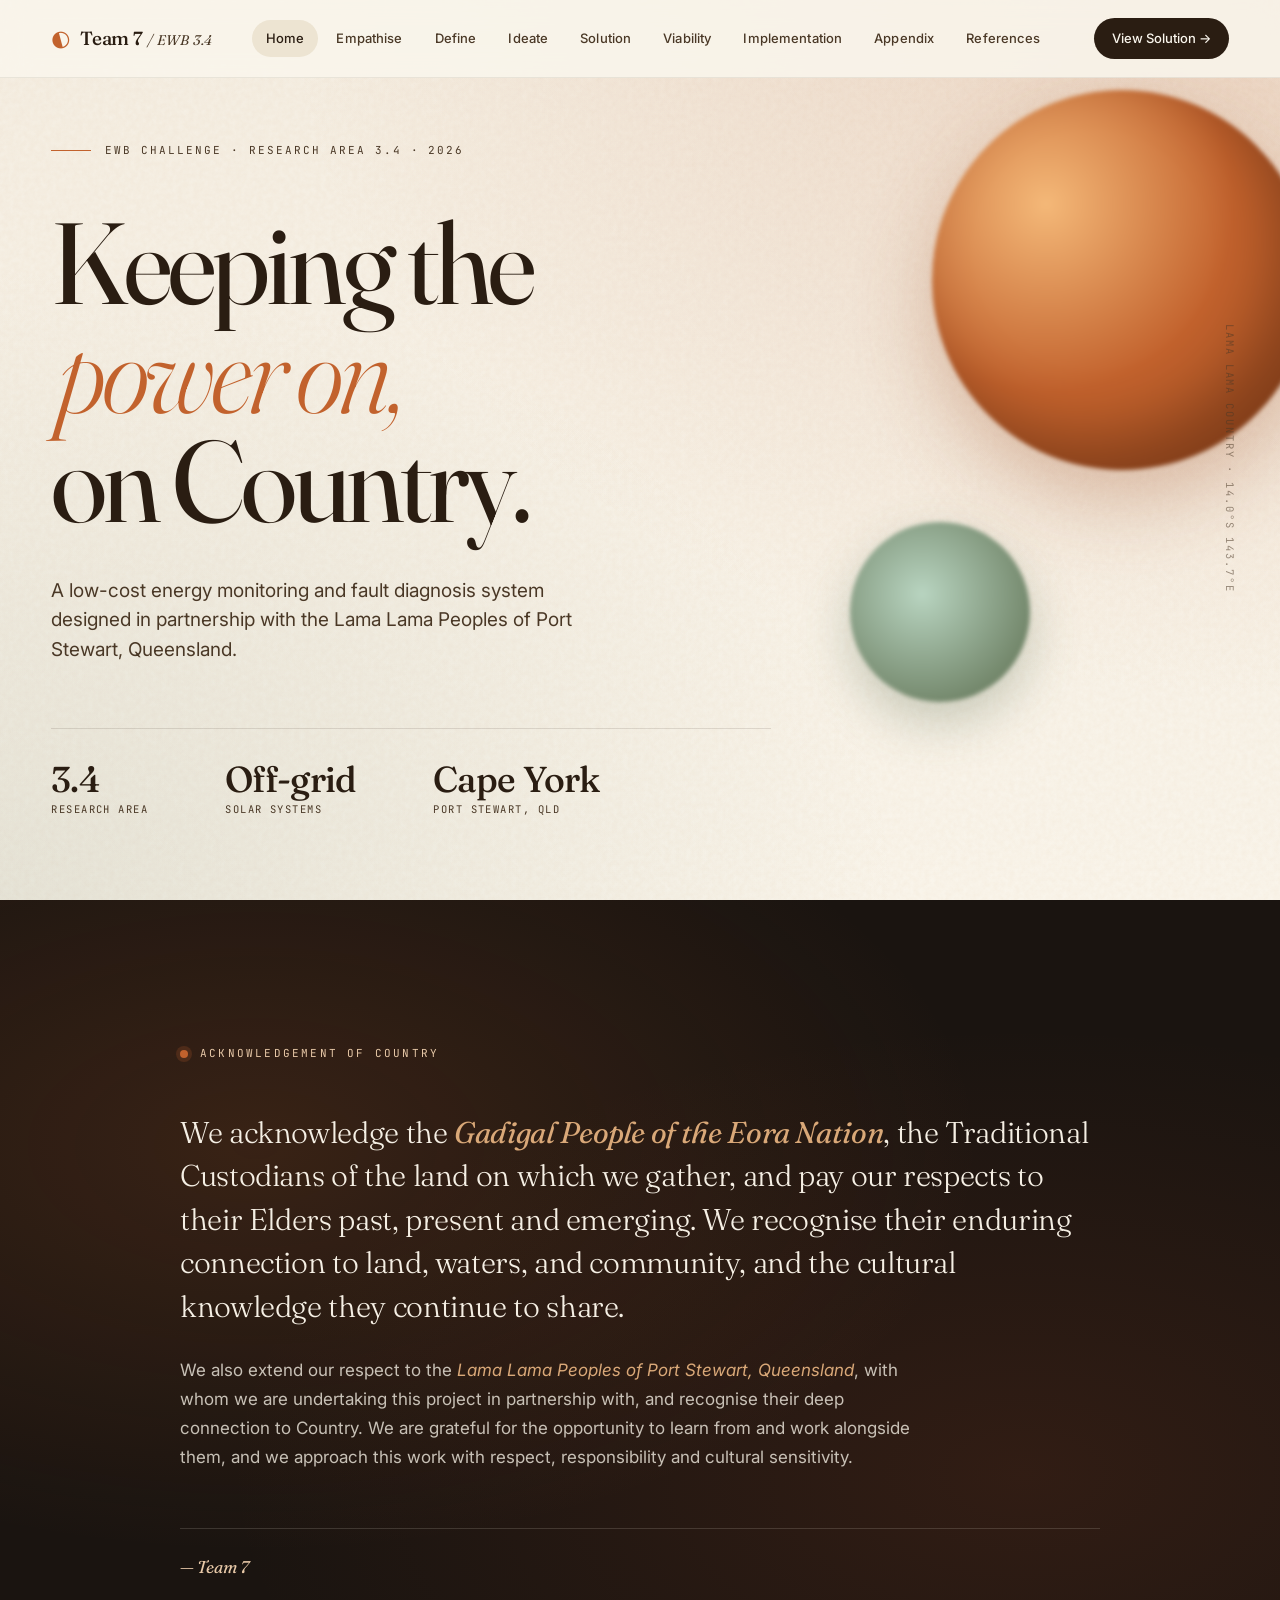
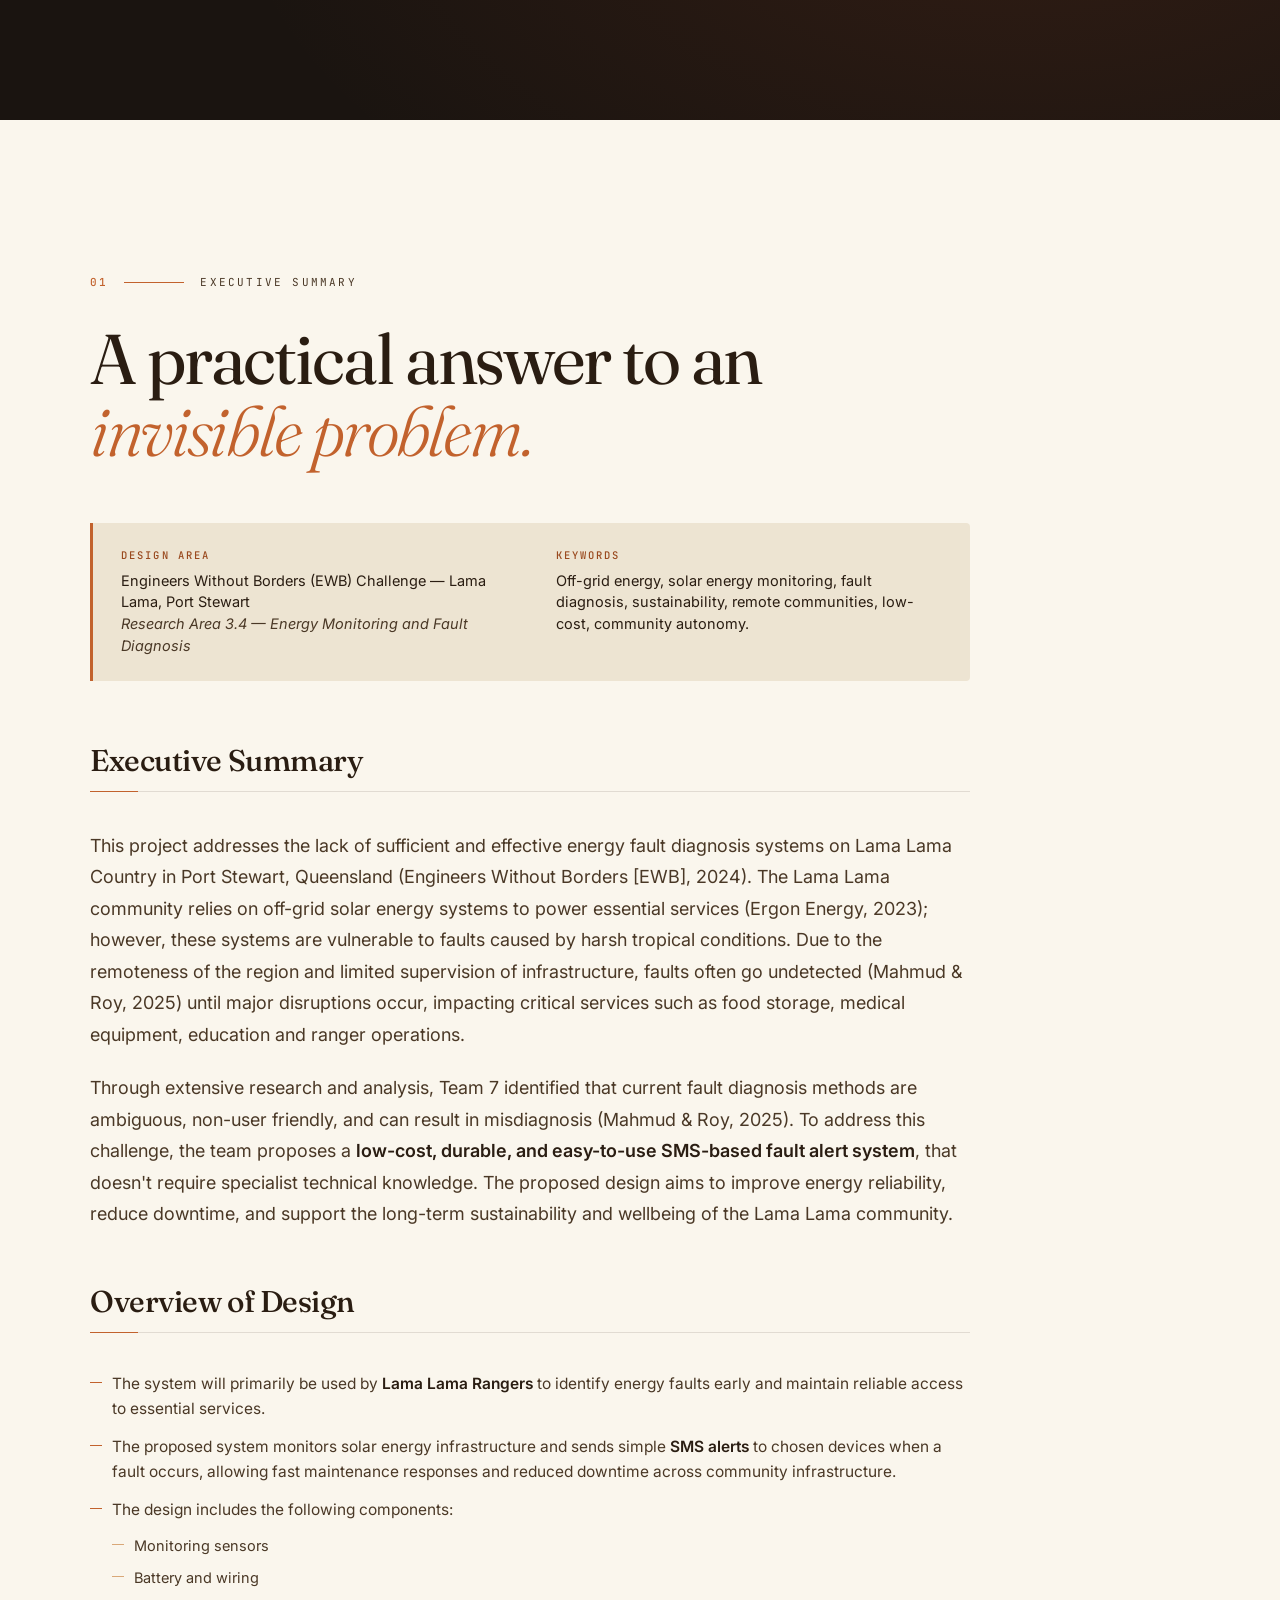
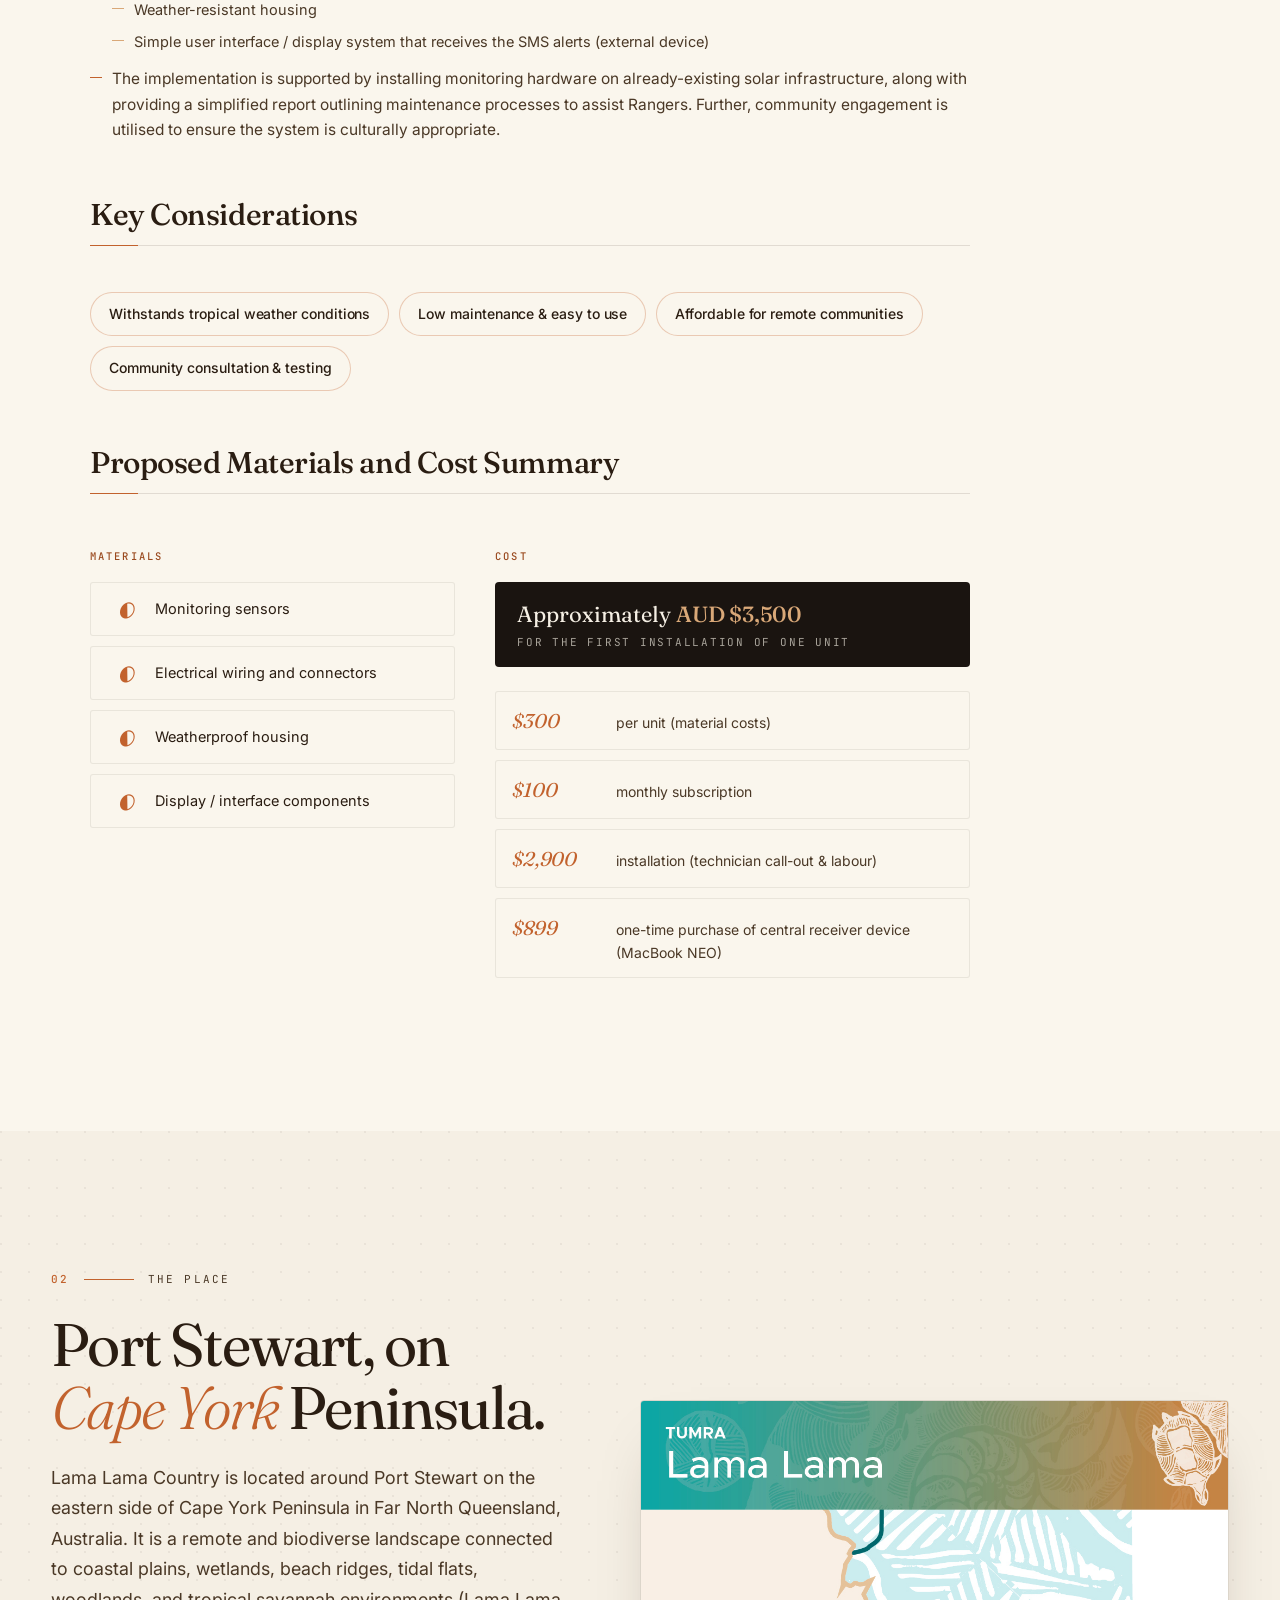
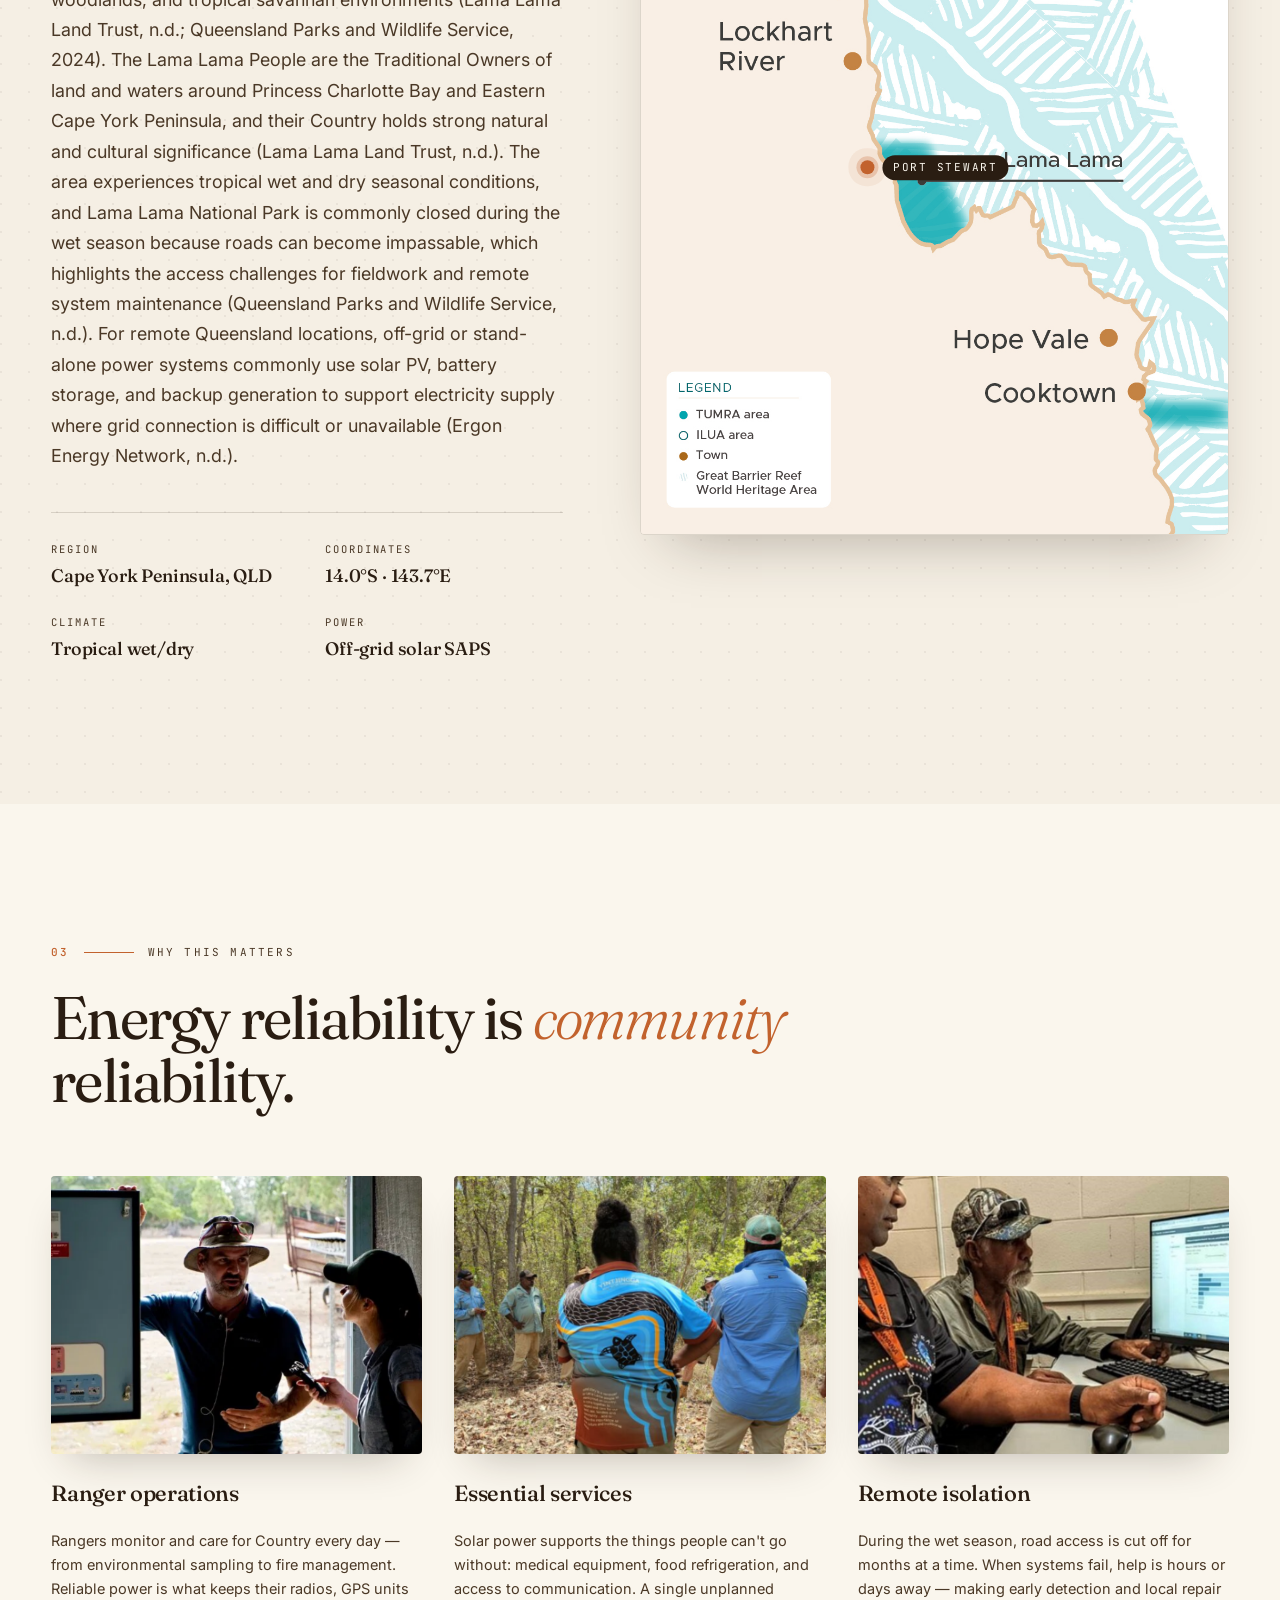
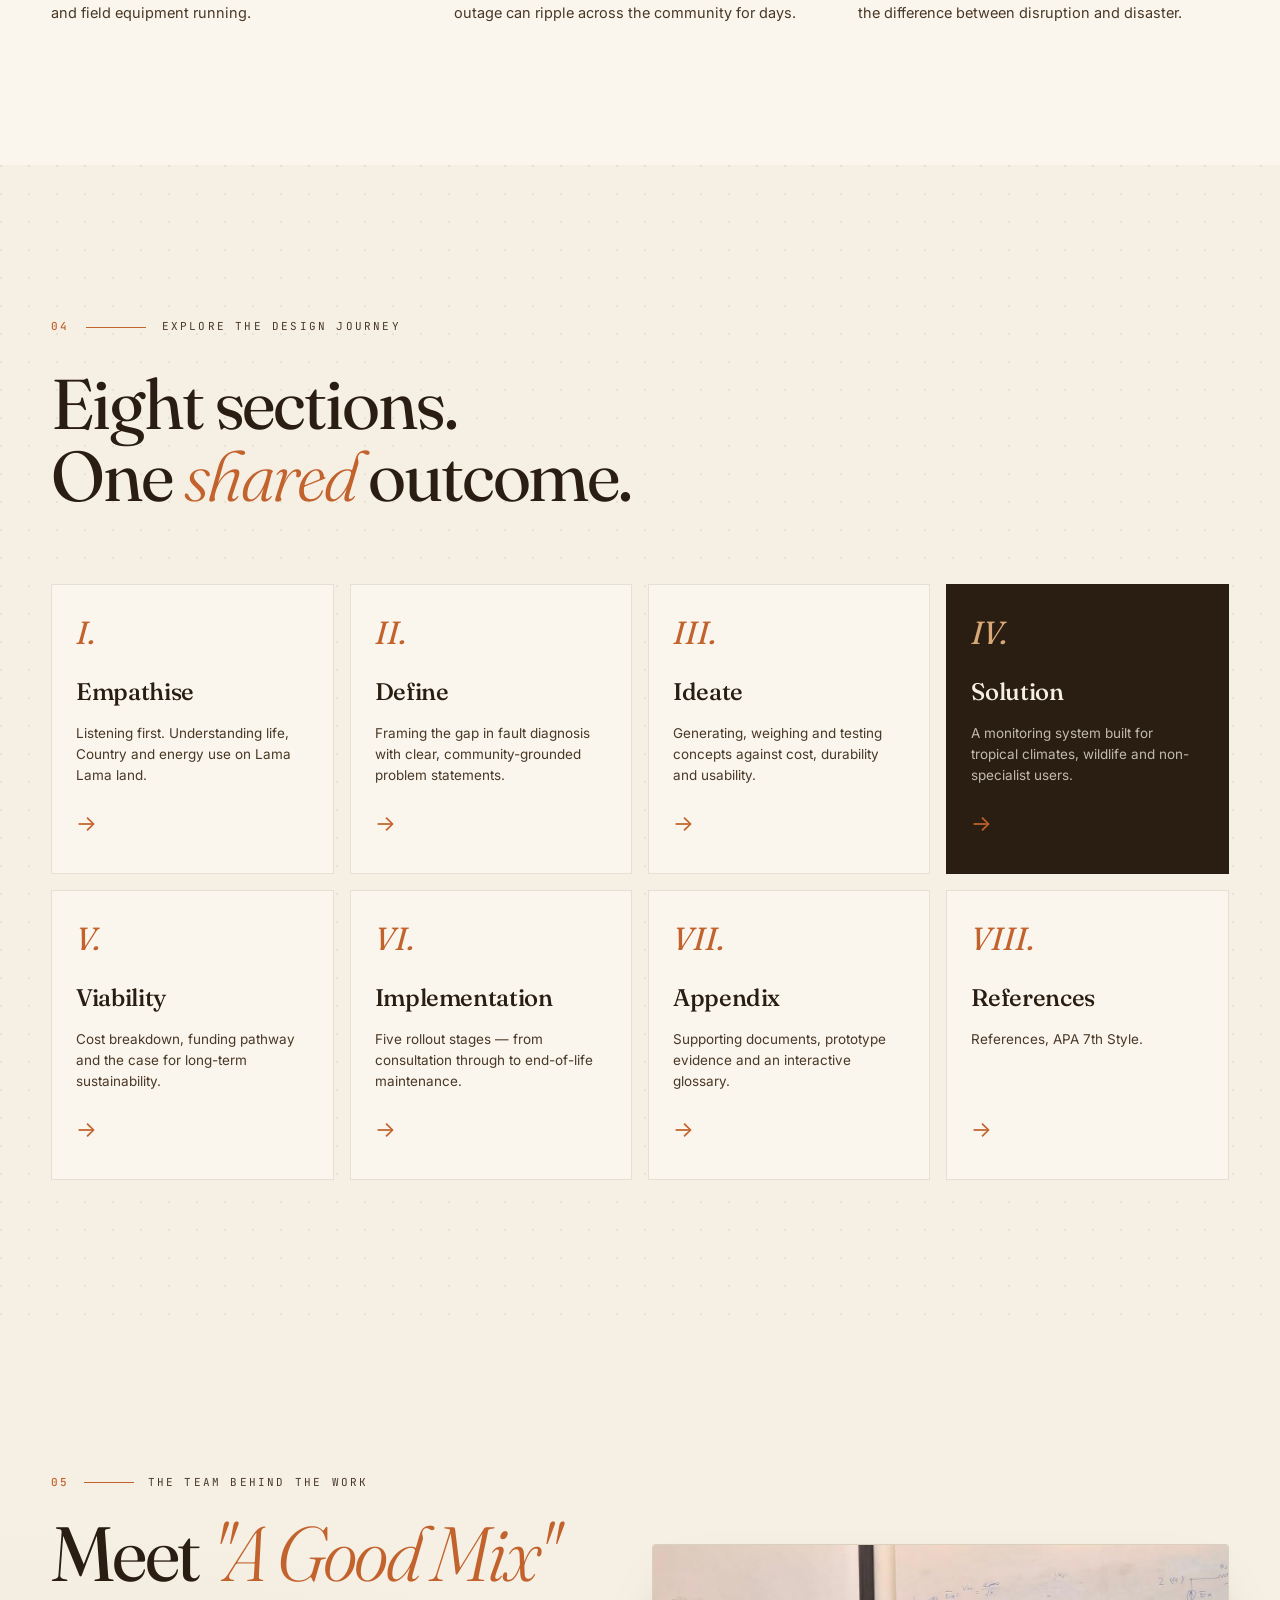
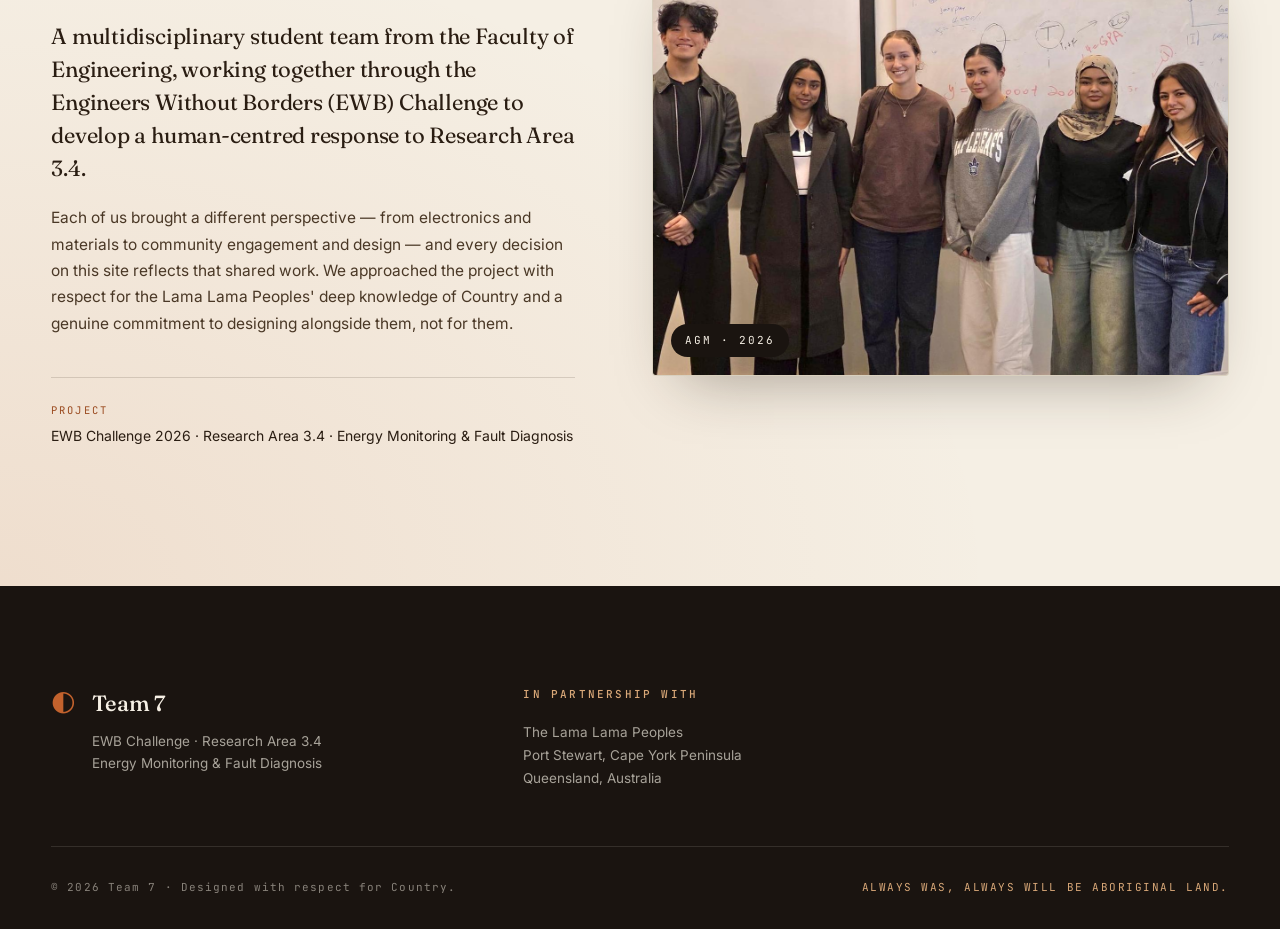
==== commit 5b47c056: "Appendix Documents" ====
--- a/index.html
+++ b/index.html
@@ -258,10 +258,15 @@
                 </h2>
 
                 <p class="place__lead">
-                    Lama Lama Country lies on the eastern side of Cape York Peninsula in
-                    Far North Queensland — a remote, biodiverse landscape of coastal plains,
-                    wetlands and tropical savannah. The Lama Lama Peoples have cared for
-                    this Country for tens of thousands of years.
+                    Lama Lama Country is located around Port Stewart on the eastern side of Cape York Peninsula in Far North Queensland,
+                     Australia. It is a remote and biodiverse landscape connected to coastal plains, wetlands, beach ridges, tidal flats, 
+                     woodlands, and tropical savannah environments (Lama Lama Land Trust, n.d.; Queensland Parks and Wildlife Service, 2024). 
+                     The Lama Lama People are the Traditional Owners of land and waters around Princess Charlotte Bay and Eastern Cape York Peninsula,
+                      and their Country holds strong natural and cultural significance (Lama Lama Land Trust, n.d.). The area experiences tropical wet 
+                      and dry seasonal conditions, and Lama Lama National Park is commonly closed during the wet season because roads can become impassable,
+                       which highlights the access challenges for fieldwork and remote system maintenance (Queensland Parks and Wildlife Service, n.d.). 
+                       For remote Queensland locations, off-grid or stand-alone power systems commonly use solar PV, battery storage, and backup generation
+                        to support electricity supply where grid connection is difficult or unavailable (Ergon Energy Network, n.d.).
                 </p>
 
                 <div class="place__facts">
@@ -295,7 +300,7 @@
         </div>
     </section>
 
-    <!-- CONTEXT QUOTE STRIP -->
+    <!-- CONTEXT QUOTE STRIP 
     <section class="context">
         <div class="context__inner">
             <div class="context__quote">
@@ -326,7 +331,7 @@
                 </div>
             </div>
         </div>
-    </section>
+    </section> -->
 
     <!-- DEEPER CONTEXT · why this matters -->
     <section class="deep" id="why">
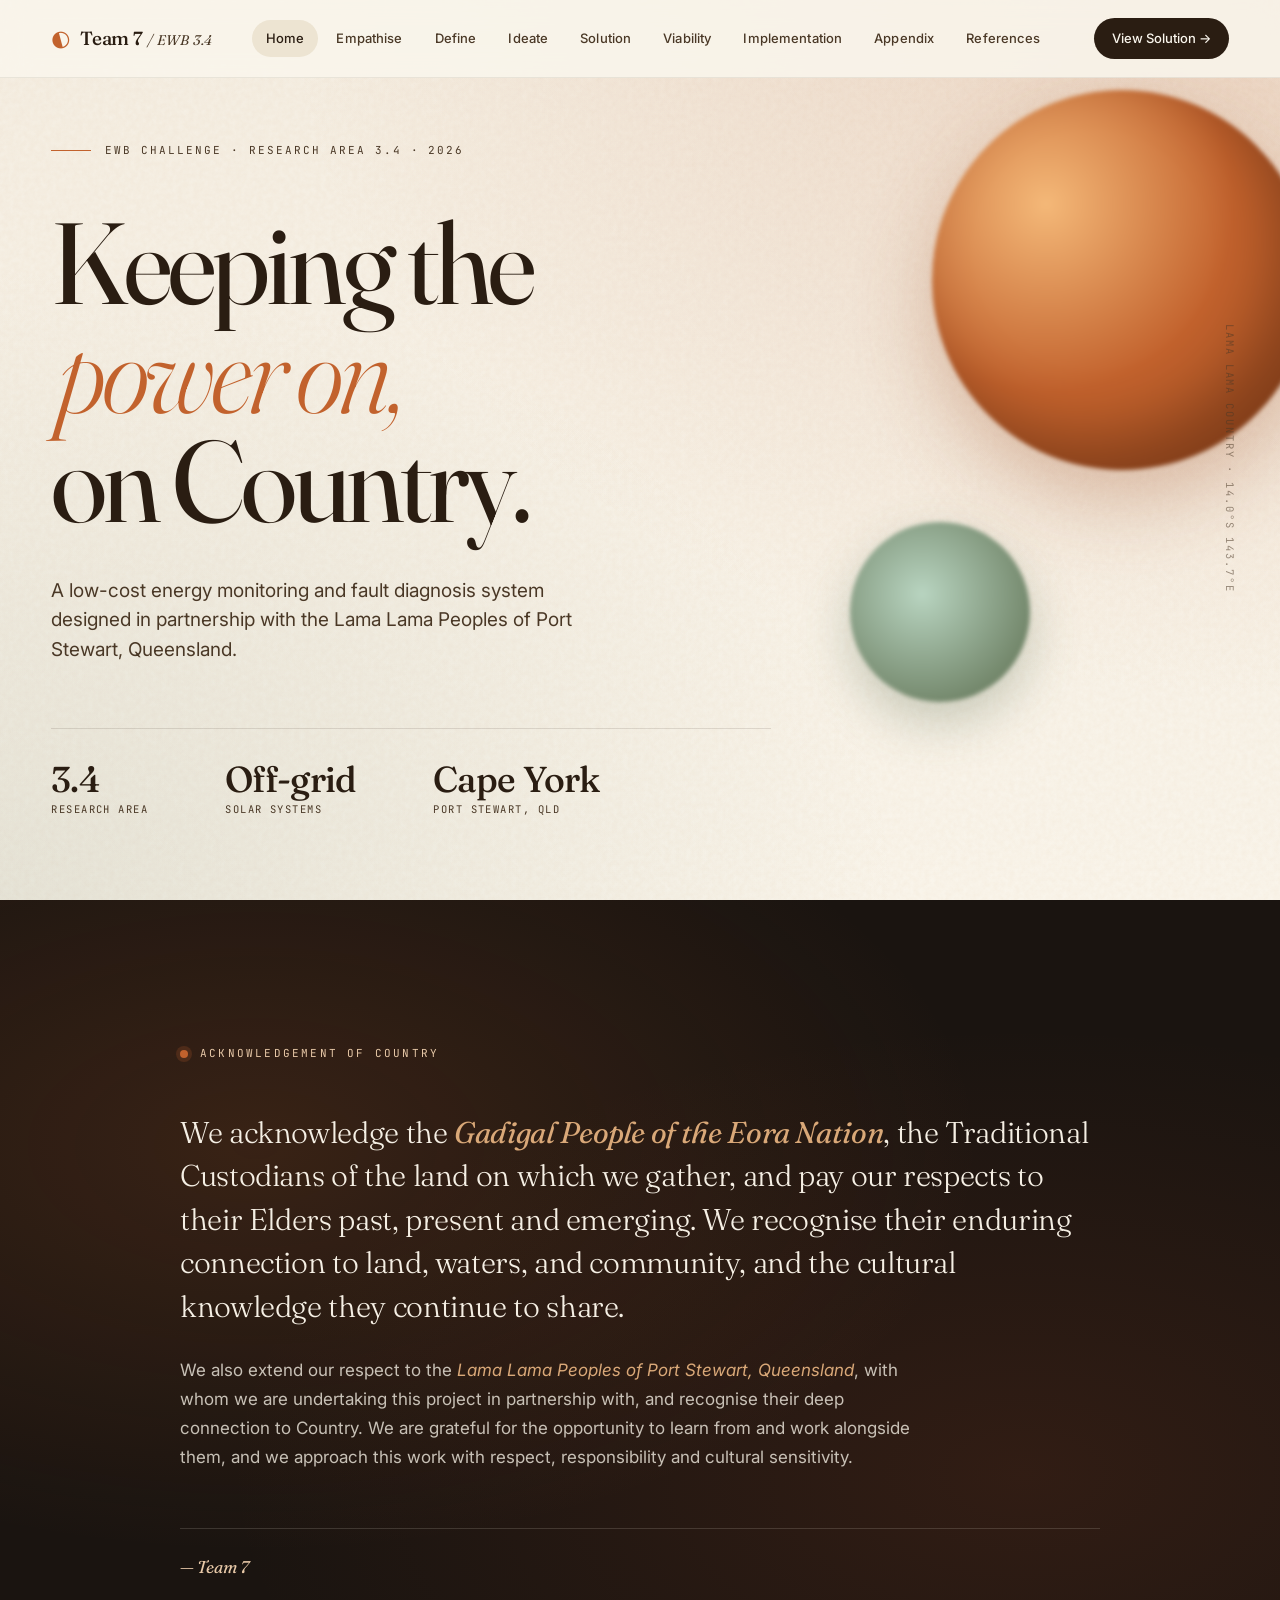
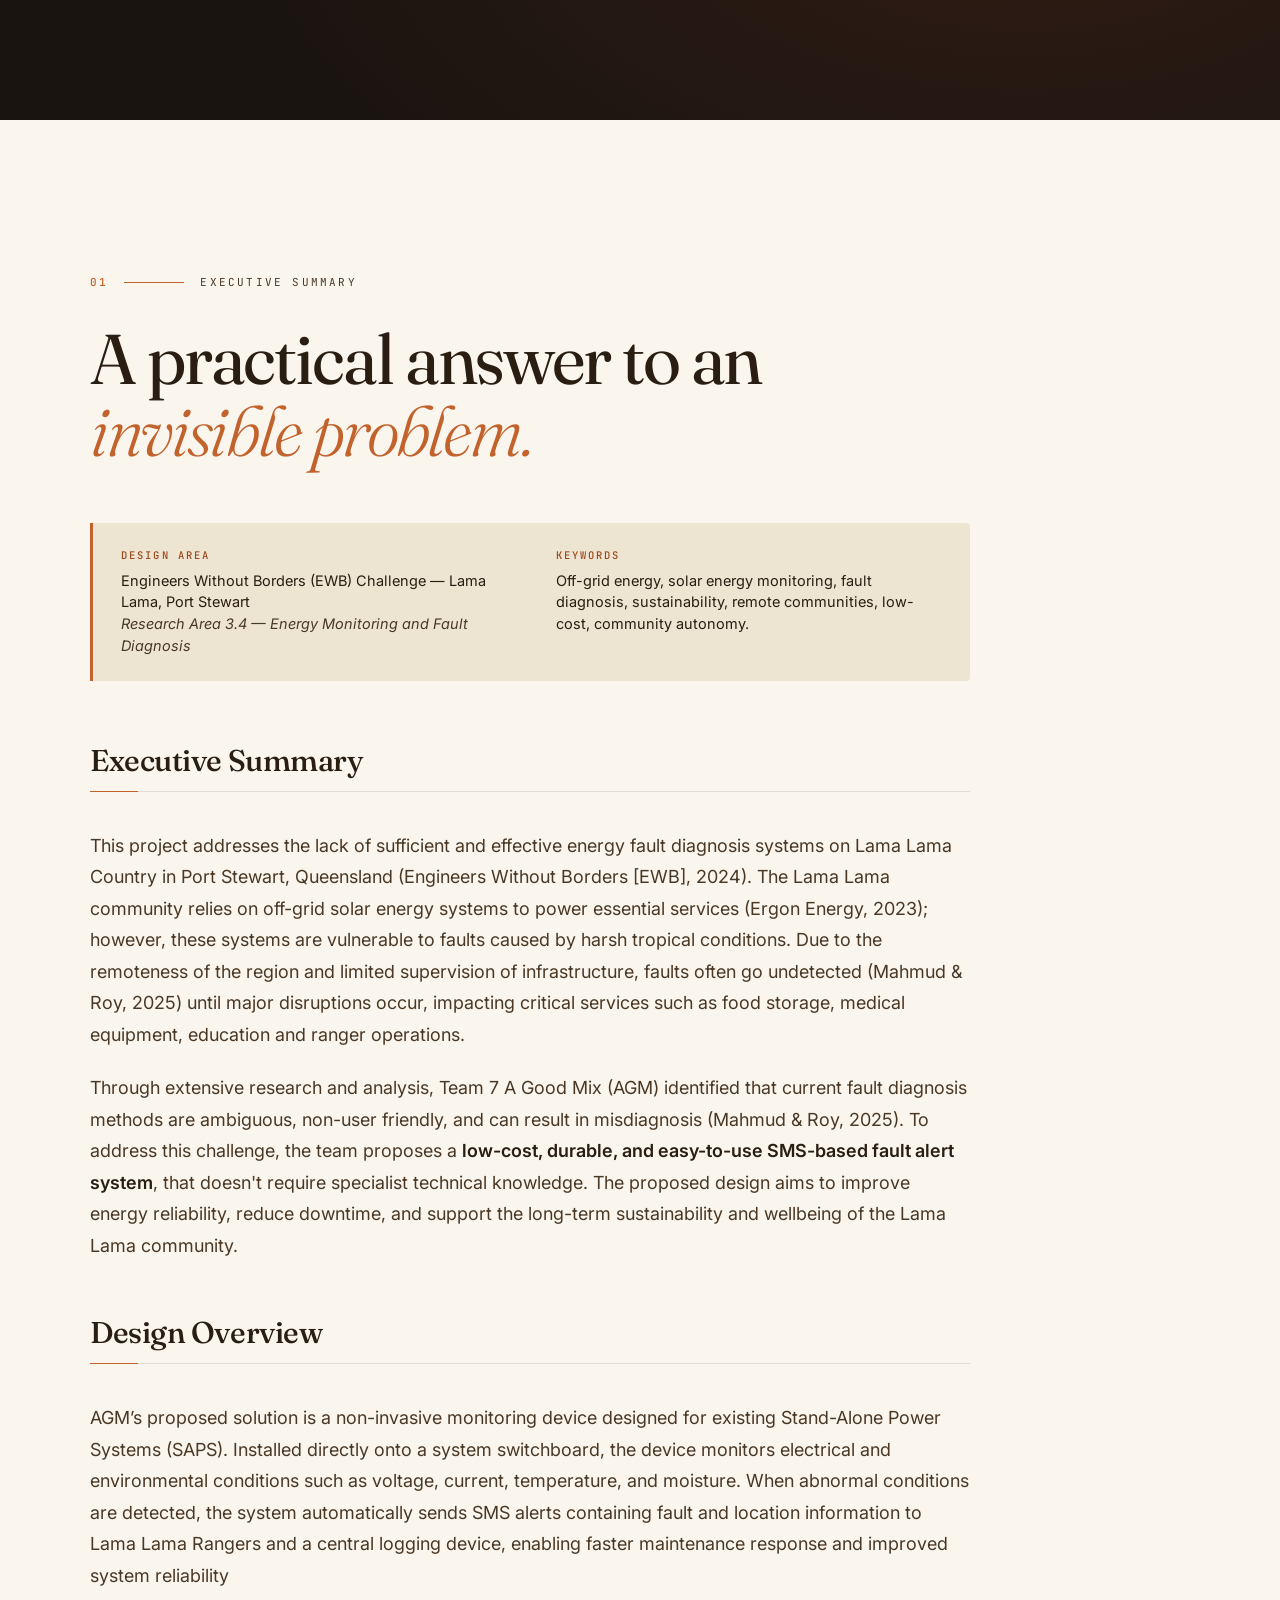
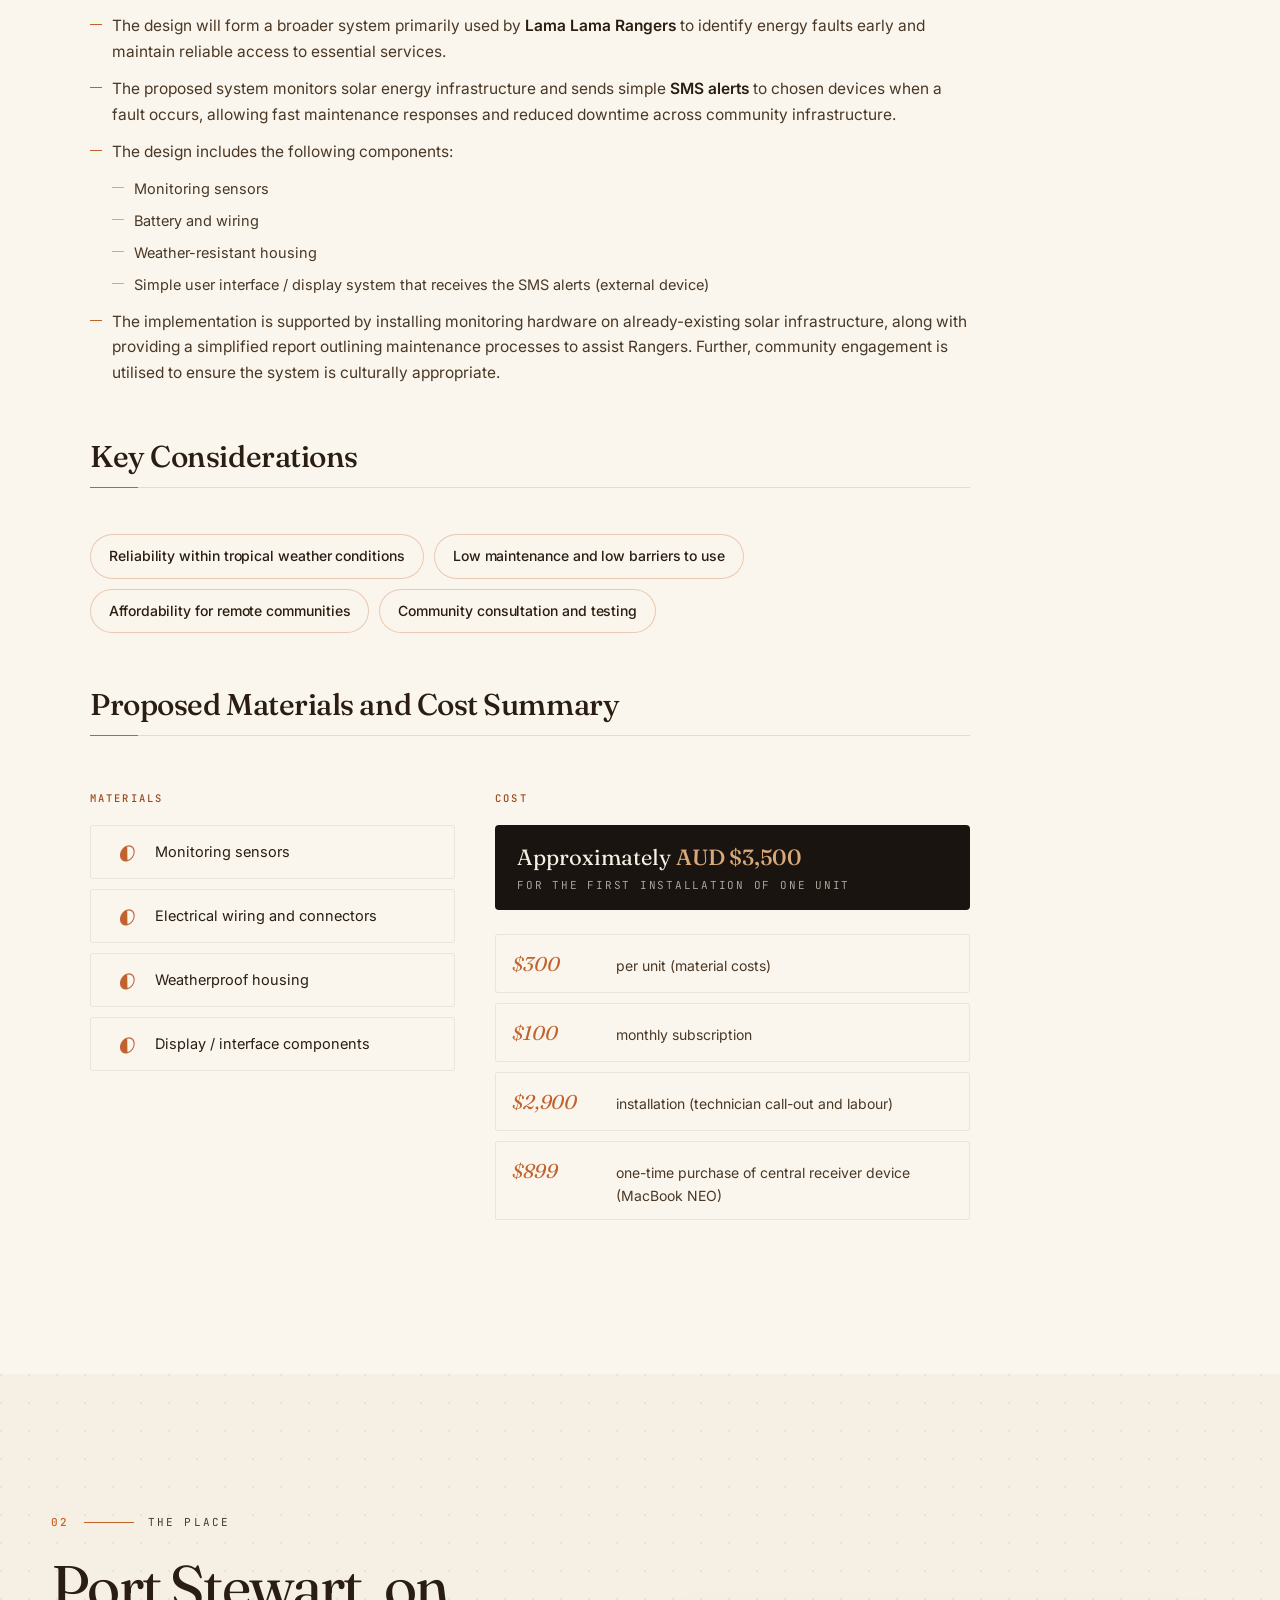
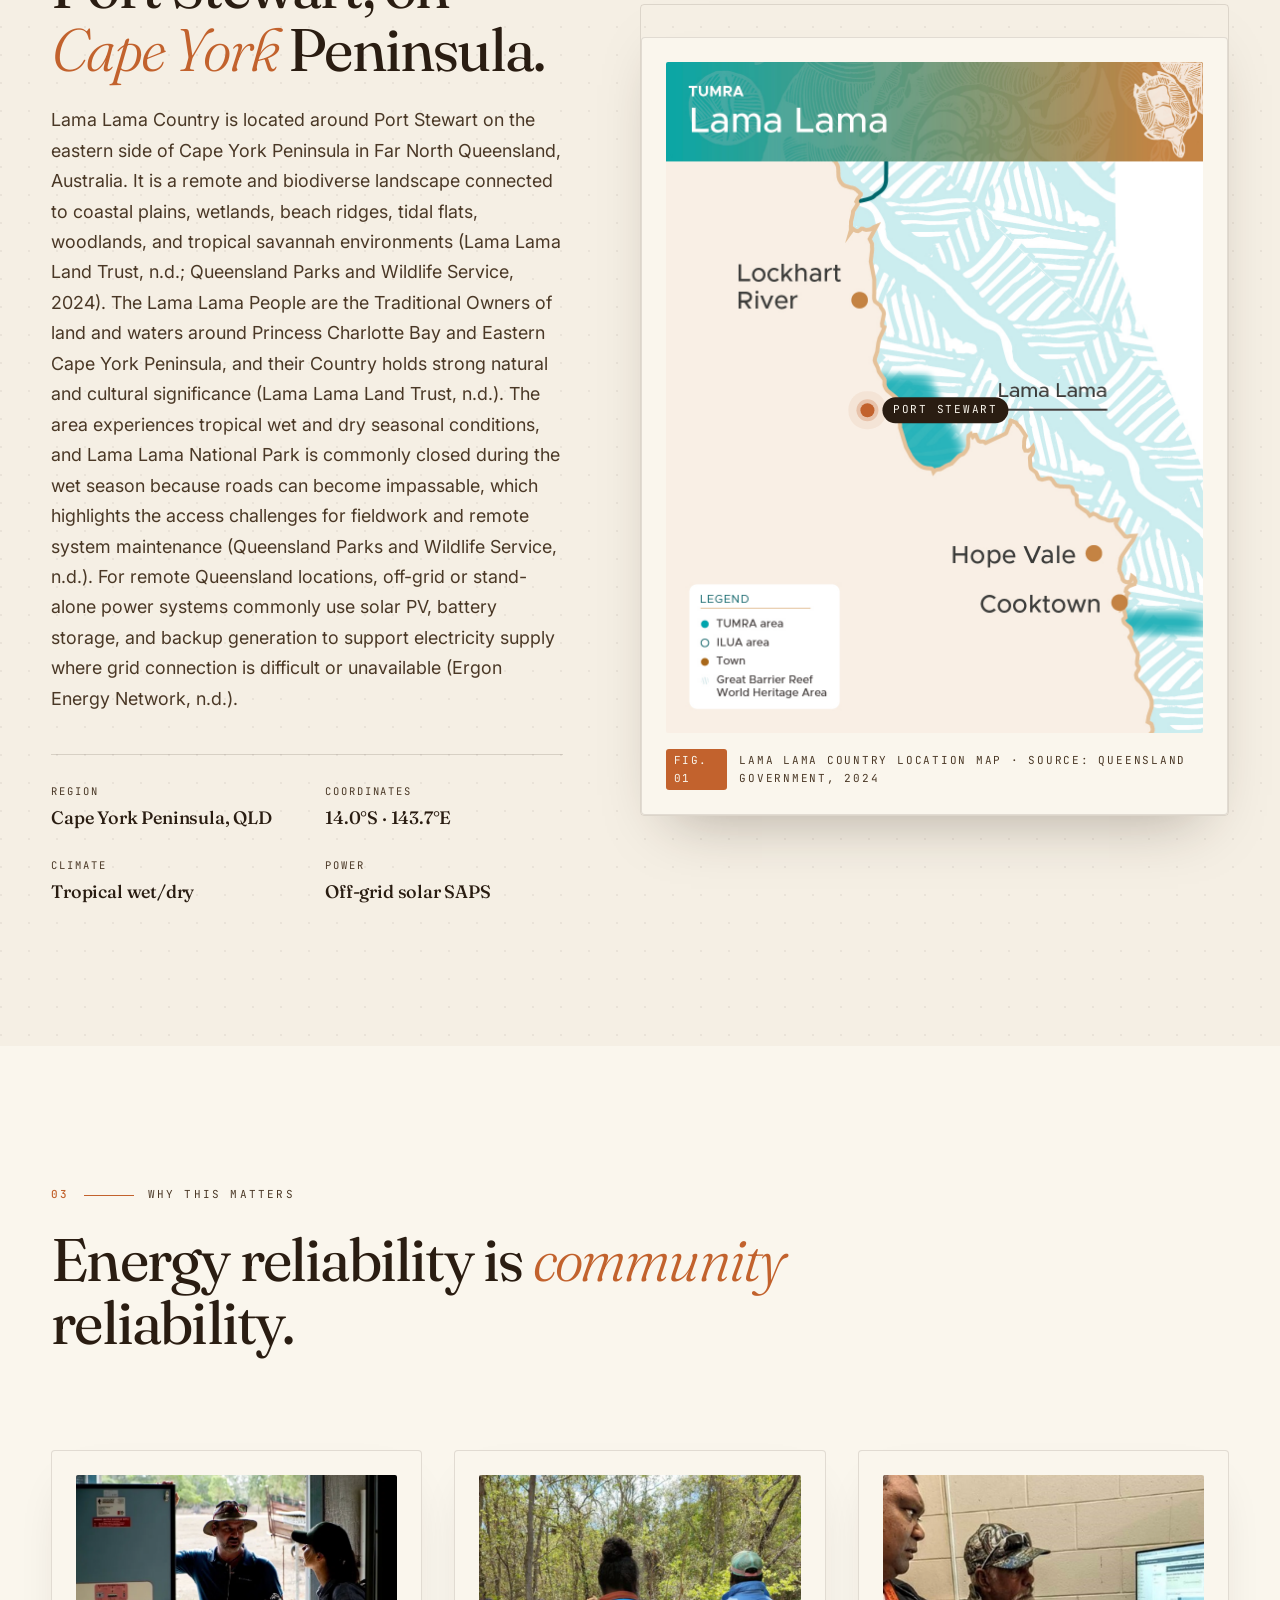
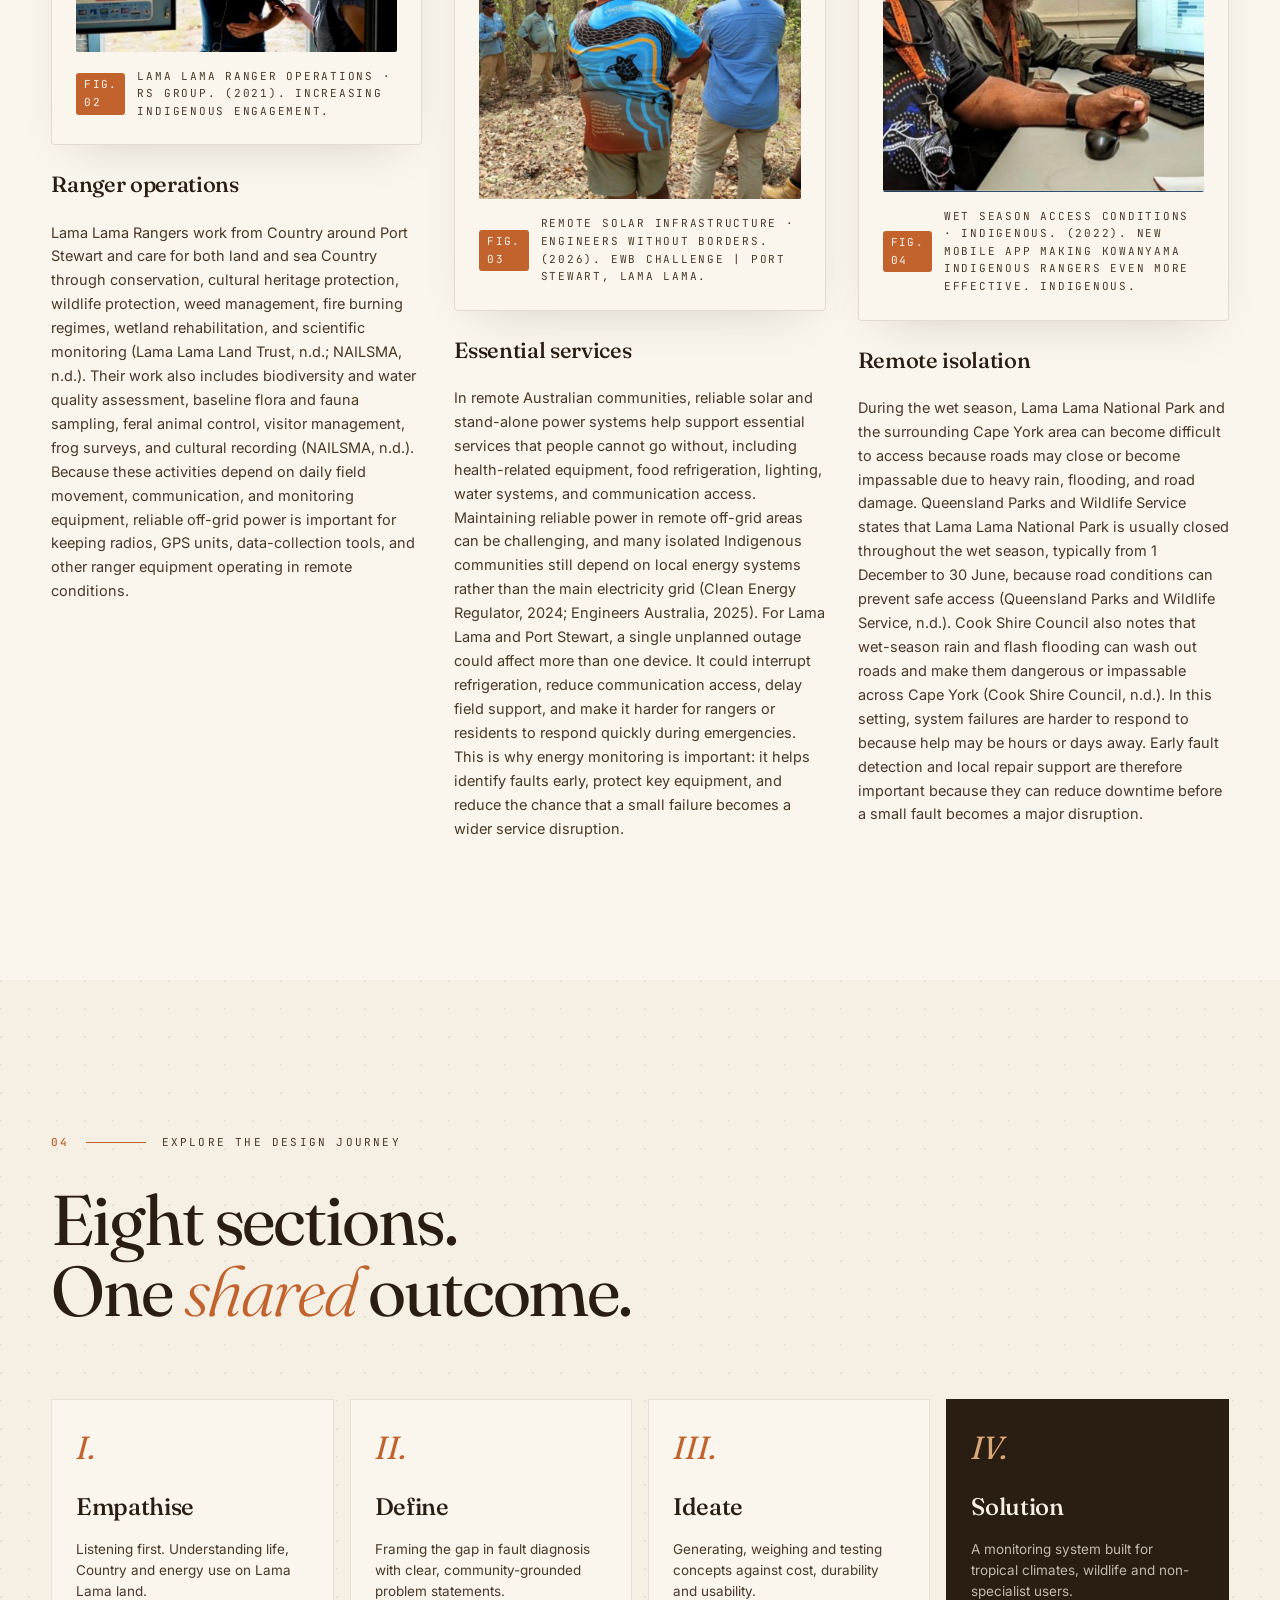
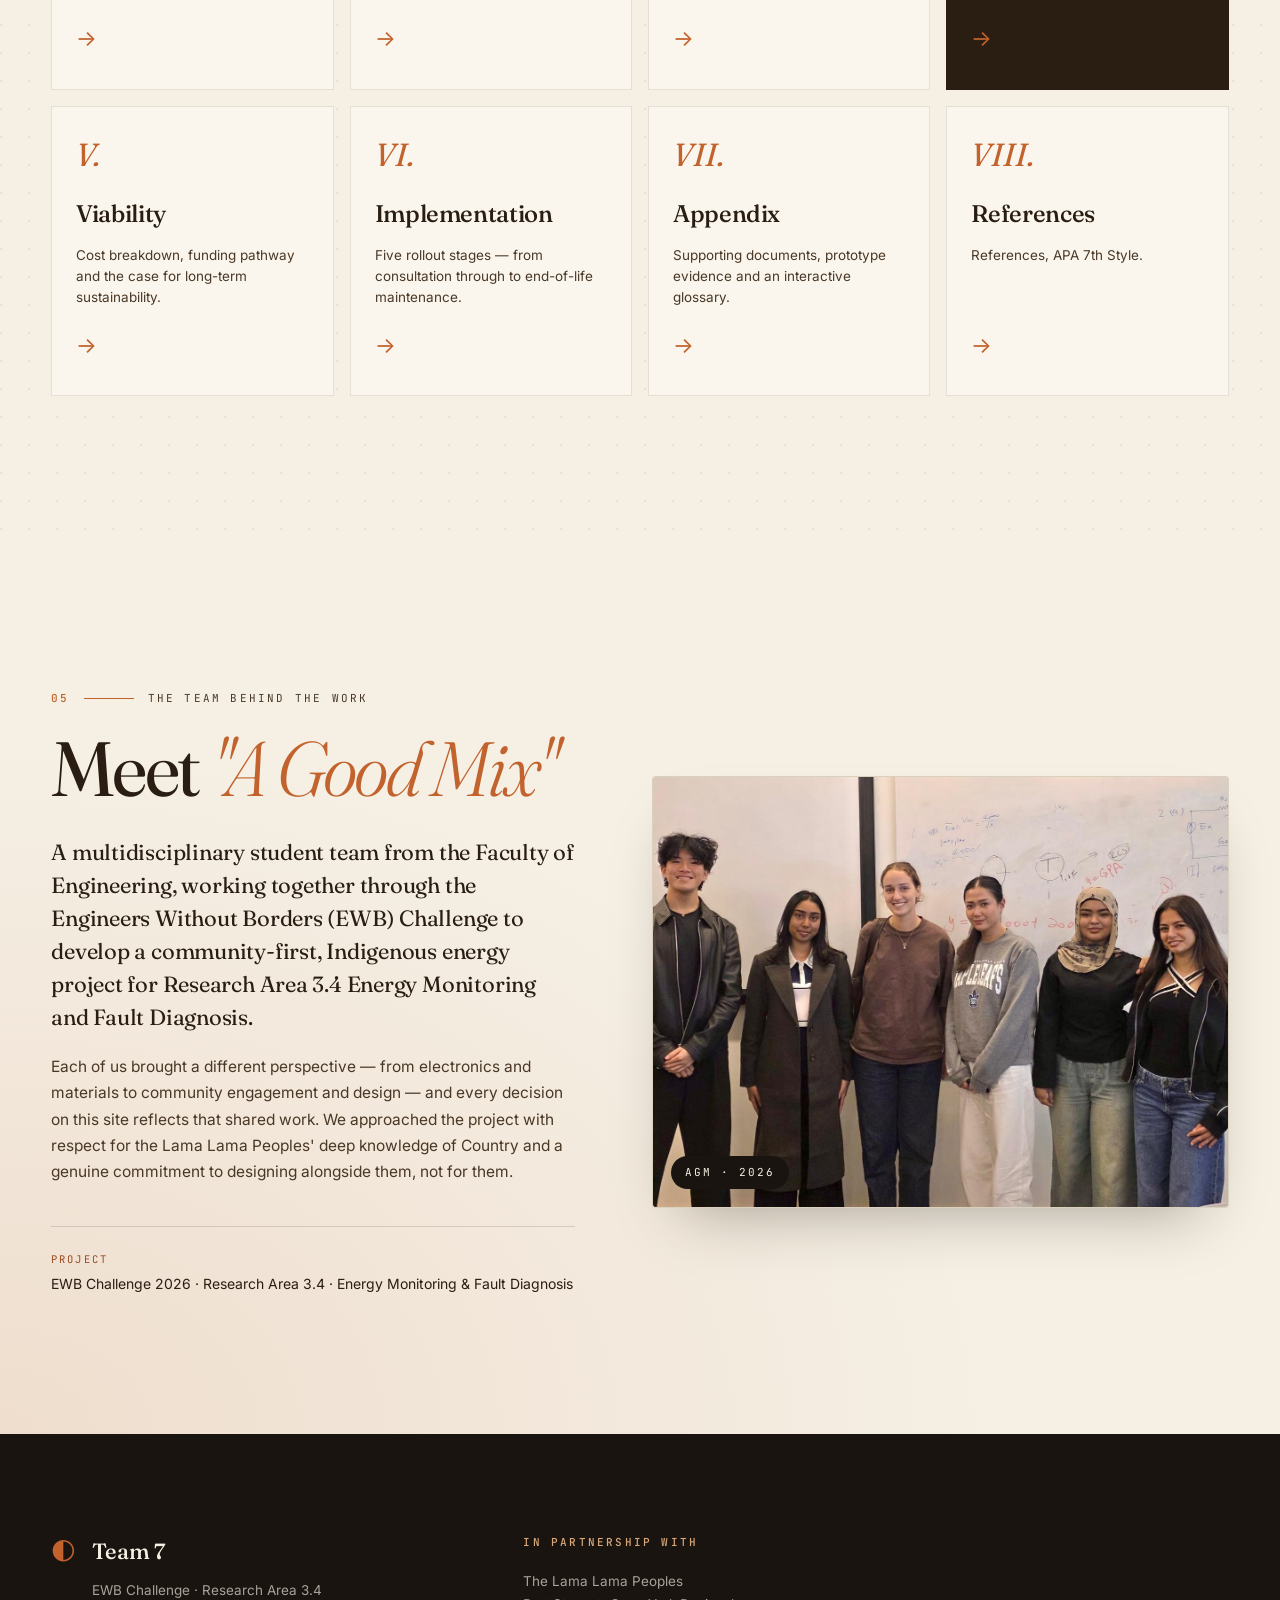
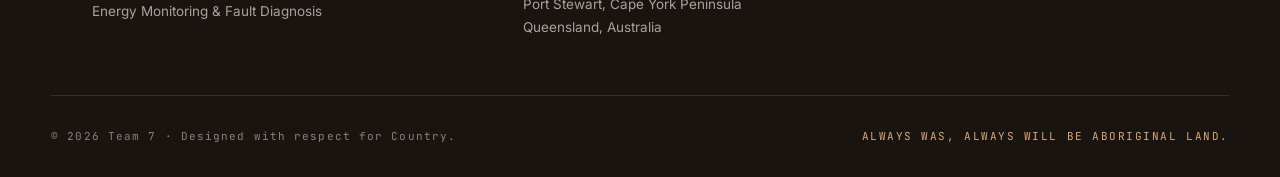
==== commit 271667eb: "Index.html" ====
--- a/index.html
+++ b/index.html
@@ -161,7 +161,7 @@
         medical equipment, education and ranger operations.
     </p>
     <p>
-        Through extensive research and analysis, Team 7 identified that current fault
+        Through extensive research and analysis, Team 7 A Good Mix (AGM) identified that current fault
         diagnosis methods are ambiguous, non-user friendly, and can result in misdiagnosis
         (Mahmud &amp; Roy, 2025). To address this challenge, the team proposes a
         <strong>low-cost, durable, and easy-to-use SMS-based fault alert system</strong>,
@@ -171,9 +171,17 @@
     </p>
 
     <!-- Overview of Design -->
-    <h3 class="exec__h3">Overview of Design</h3>
+    <h3 class="exec__h3">Design Overview</h3>
+    <p>
+        AGM’s proposed solution is a non-invasive monitoring device designed for existing 
+        Stand-Alone Power Systems (SAPS). Installed directly onto a system switchboard, the device 
+        monitors electrical and environmental conditions such as voltage, current, temperature, and moisture.
+        When abnormal conditions are detected, the system automatically sends SMS alerts containing fault and 
+        location information to Lama Lama Rangers and a central logging device, enabling faster maintenance
+        response and improved system reliability
+    </p>
     <ul class="exec__list">
-        <li>The system will primarily be used by <strong>Lama Lama Rangers</strong> to identify energy faults early and maintain reliable access to essential services.</li>
+        <li>The design will form a broader system primarily used by <strong>Lama Lama Rangers</strong> to identify energy faults early and maintain reliable access to essential services.</li>
         <li>The proposed system monitors solar energy infrastructure and sends simple <strong>SMS alerts</strong> to chosen devices when a fault occurs, allowing fast maintenance responses and reduced downtime across community infrastructure.</li>
         <li>
             The design includes the following components:
@@ -190,10 +198,10 @@
     <!-- Key Considerations -->
     <h3 class="exec__h3">Key Considerations</h3>
     <div class="exec__chips">
-        <span class="exec__chip">Withstands tropical weather conditions</span>
-        <span class="exec__chip">Low maintenance &amp; easy to use</span>
-        <span class="exec__chip">Affordable for remote communities</span>
-        <span class="exec__chip">Community consultation &amp; testing</span>
+        <span class="exec__chip">Reliability within tropical weather conditions</span>
+        <span class="exec__chip">Low maintenance and low barriers to use</span>
+        <span class="exec__chip">Affordability for remote communities</span>
+        <span class="exec__chip">Community consultation and testing</span>
     </div>
 
     <!-- Proposed Materials and Cost Summary -->
@@ -231,7 +239,7 @@
             <ul class="exec__list exec__list--cost">
                 <li><span class="exec__cost-amt">$300</span><span>per unit (material costs)</span></li>
                 <li><span class="exec__cost-amt">$100</span><span>monthly subscription</span></li>
-                <li><span class="exec__cost-amt">$2,900</span><span>installation (technician call-out &amp; labour)</span></li>
+                <li><span class="exec__cost-amt">$2,900</span><span>installation (technician call-out and labour)</span></li>
                 <li><span class="exec__cost-amt">$899</span><span>one-time purchase of central receiver device (MacBook NEO)</span></li>
             </ul>
         </div>
@@ -290,11 +298,22 @@
             </div>
 
             <div class="place__map">
-                <img src="assets/Lama Lama Map.jpg" alt="Map showing Lama Lama Country at Port Stewart, Cape York Peninsula, Queensland">
+
+                <figure class="figure">
+                    <img src="assets/Lama Lama Map.jpg" 
+                        alt="Map showing Lama Lama Country at Port Stewart, Cape York Peninsula, Queensland">
+
+                    <figcaption class="figure__caption">
+                        <span class="tag">Fig. 01</span>
+                        <span>Lama Lama Country Location Map · Source: Queensland Government, 2024</span>
+                    </figcaption>
+                </figure>
+
                 <div class="place__pin">
                     <span class="place__pin-dot"></span>
                     <span class="place__pin-label">Port Stewart</span>
                 </div>
+
             </div>
 
         </div>
@@ -349,38 +368,75 @@
 
             <div class="deep__grid">
                 <article class="deep__col">
-                    <div class="deep__photo">
-                        <img src="assets/community-1.png" alt="Community work on Lama Lama Country" loading="lazy">
-                    </div>
+                    <figure class="figure">
+                        <img src="assets/community-1.png" 
+                            alt="Community work on Lama Lama Country">
+
+                        <figcaption class="figure__caption">
+                            <span class="tag">Fig. 02</span>
+                            <span>Lama Lama Ranger Operations · RS Group. (2021). Increasing Indigenous engagement. </span>
+                        </figcaption>
+                    </figure>
                     <h3 class="deep__h3">Ranger operations</h3>
                     <p>
-                        Rangers monitor and care for Country every day — from environmental
-                        sampling to fire management. Reliable power is what keeps their
-                        radios, GPS units and field equipment running.
+                        Lama Lama Rangers work from Country around Port Stewart and care for both land and sea 
+                        Country through conservation, cultural heritage protection, wildlife protection, weed management, 
+                        fire burning regimes, wetland rehabilitation, and scientific monitoring (Lama Lama Land Trust, n.d.; 
+                        NAILSMA, n.d.). Their work also includes biodiversity and water quality assessment, baseline flora and 
+                        fauna sampling, feral animal control, visitor management, frog surveys, and cultural recording (NAILSMA, n.d.).
+                        Because these activities depend on daily field movement, communication, and monitoring equipment, reliable off-grid 
+                        power is important for keeping radios, GPS units, data-collection tools, and other ranger equipment operating in remote 
+                        conditions.
                     </p>
                 </article>
 
                 <article class="deep__col">
-                    <div class="deep__photo">
-                        <img src="assets/community-3.png" alt="Solar infrastructure on Country" loading="lazy">
-                    </div>
+                    <figure class="figure">
+                        <img src="assets/community-3.png" 
+                            alt="Solar infrastructure on Country">
+
+                        <figcaption class="figure__caption">
+                            <span class="tag">Fig. 03</span>
+                            <span>Remote Solar Infrastructure · Engineers Without Borders. (2026). EWB Challenge | Port Stewart, Lama Lama.</span>
+                        </figcaption>
+                    </figure>
                     <h3 class="deep__h3">Essential services</h3>
                     <p>
-                        Solar power supports the things people can't go without: medical
-                        equipment, food refrigeration, and access to communication. A single
-                        unplanned outage can ripple across the community for days.
+                        In remote Australian communities, reliable solar and stand-alone power systems help support
+                         essential services that people cannot go without, including health-related equipment, food refrigeration, 
+                         lighting, water systems, and communication access. Maintaining reliable power in remote off-grid areas can be 
+                         challenging, and many isolated Indigenous communities still depend on local energy systems rather than the main
+                          electricity grid (Clean Energy Regulator, 2024; Engineers Australia, 2025). For Lama Lama and Port Stewart, 
+                          a single unplanned outage could affect more than one device. It could interrupt refrigeration, reduce communication 
+                          access, delay field support, and make it harder for rangers or residents to respond quickly during emergencies.
+                           This is why energy monitoring is important: it helps identify faults early, protect key equipment, and reduce 
+                           the chance that a small failure becomes a wider service disruption.
                     </p>
                 </article>
 
                 <article class="deep__col">
-                    <div class="deep__photo">
-                        <img src="assets/community-4.png" alt="Remote isolation during the wet season" loading="lazy">
-                    </div>
+                    <figure class="figure">
+                        <img src="assets/community-4.png" 
+                            alt="Remote isolation during wet season">
+
+                        <figcaption class="figure__caption">
+                            <span class="tag">Fig. 04</span>
+                            <span>Wet Season Access Conditions · Indigenous. (2022). New mobile app making Kowanyama Indigenous Rangers even more effective. Indigenous.</span>
+                        </figcaption>
+                    </figure>
                     <h3 class="deep__h3">Remote isolation</h3>
                     <p>
-                        During the wet season, road access is cut off for months at a time.
-                        When systems fail, help is hours or days away — making early detection
-                        and local repair the difference between disruption and disaster.
+                        During the wet season, Lama Lama National Park and the surrounding 
+                        Cape York area can become difficult to access because roads may close or become
+                         impassable due to heavy rain, flooding, and road damage. Queensland Parks and 
+                         Wildlife Service states that Lama Lama National Park is usually closed throughout 
+                         the wet season, typically from 1 December to 30 June, because road conditions can
+                          prevent safe access (Queensland Parks and Wildlife Service, n.d.). Cook Shire Council 
+                          also notes that wet-season rain and flash flooding can wash out roads and make them 
+                          dangerous or impassable across Cape York (Cook Shire Council, n.d.). In this setting, 
+                          system failures are harder to respond to because help may be hours or days away. 
+                          Early fault detection and local repair support are therefore important because they 
+                          can reduce downtime before a small fault becomes a major disruption.
                     </p>
                 </article>
             </div>
@@ -476,7 +532,8 @@
                 <p class="team__lead">
                     A multidisciplinary student team from the Faculty of Engineering,
                     working together through the Engineers Without Borders (EWB) Challenge
-                    to develop a human-centred response to Research Area 3.4.
+                    to develop a community-first, Indigenous energy project for Research 
+                    Area 3.4 Energy Monitoring and Fault Diagnosis.
                 </p>
 
                 <p class="team__body">
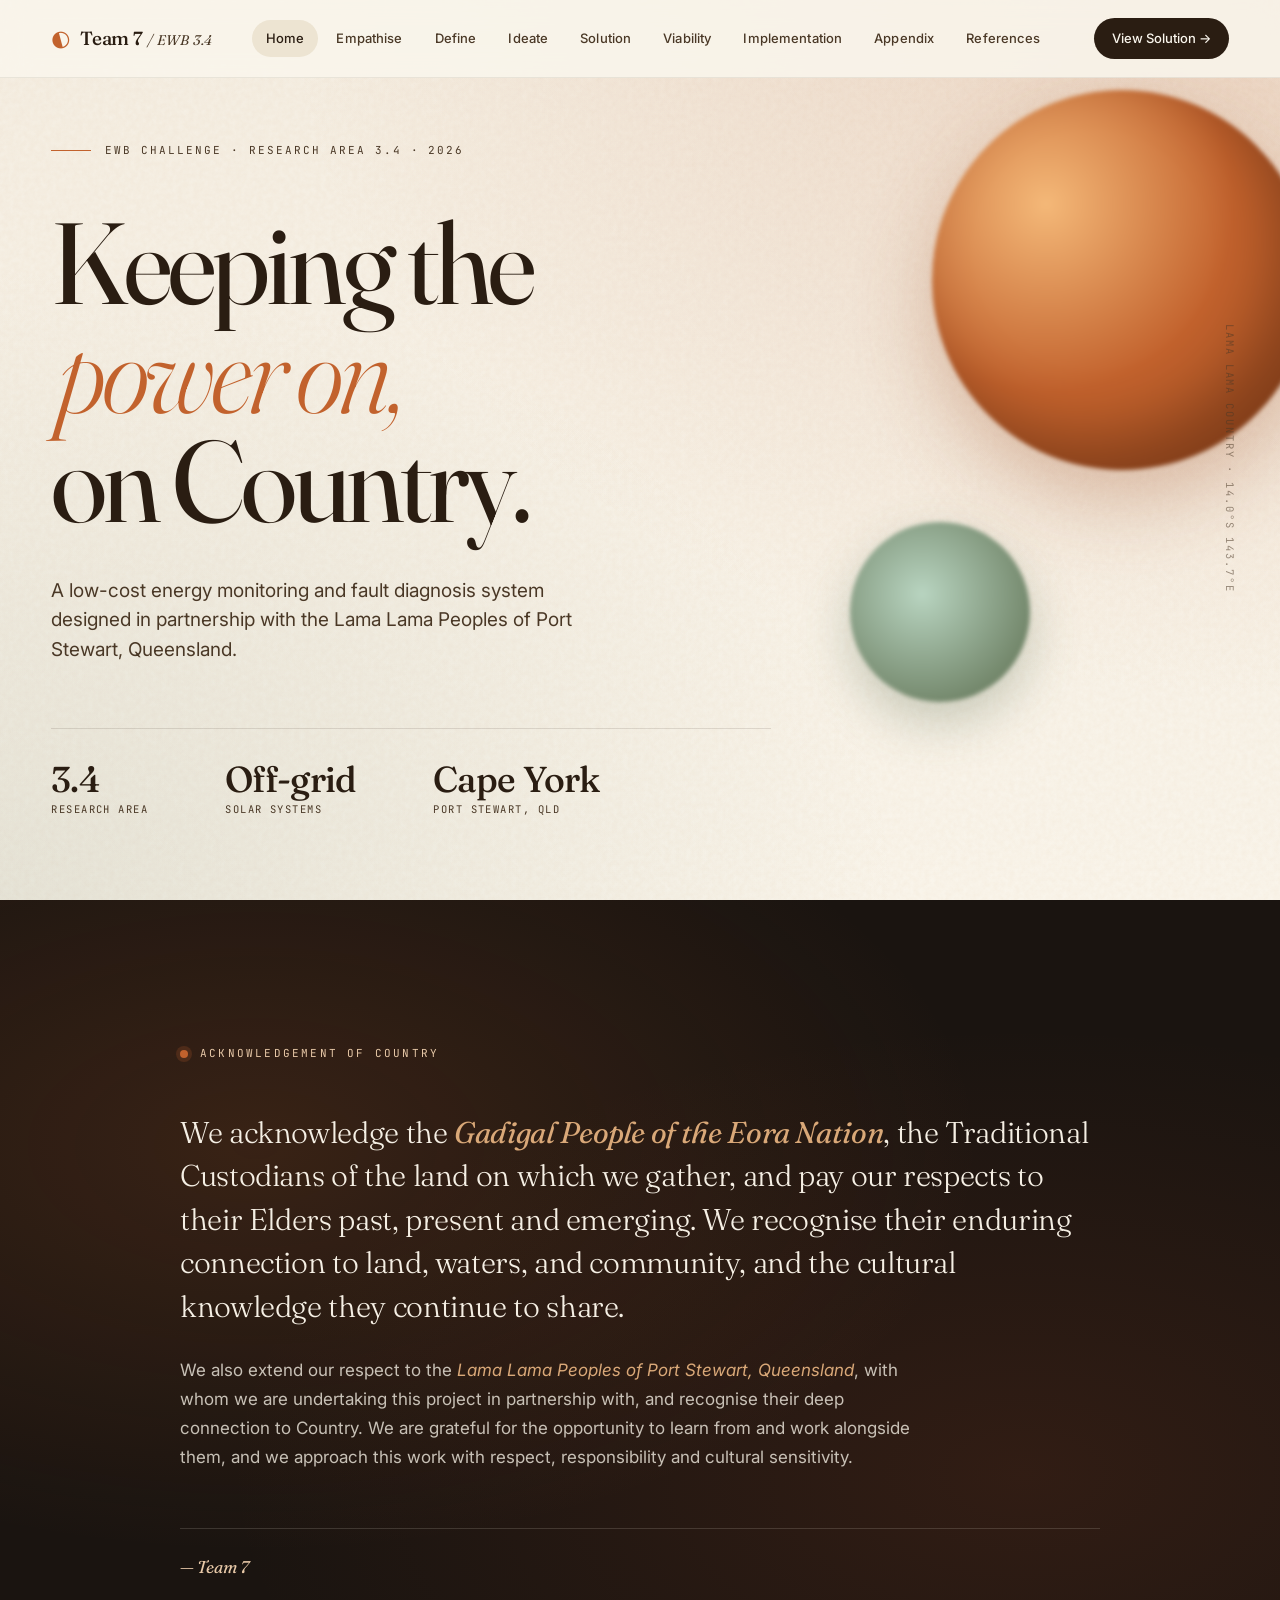
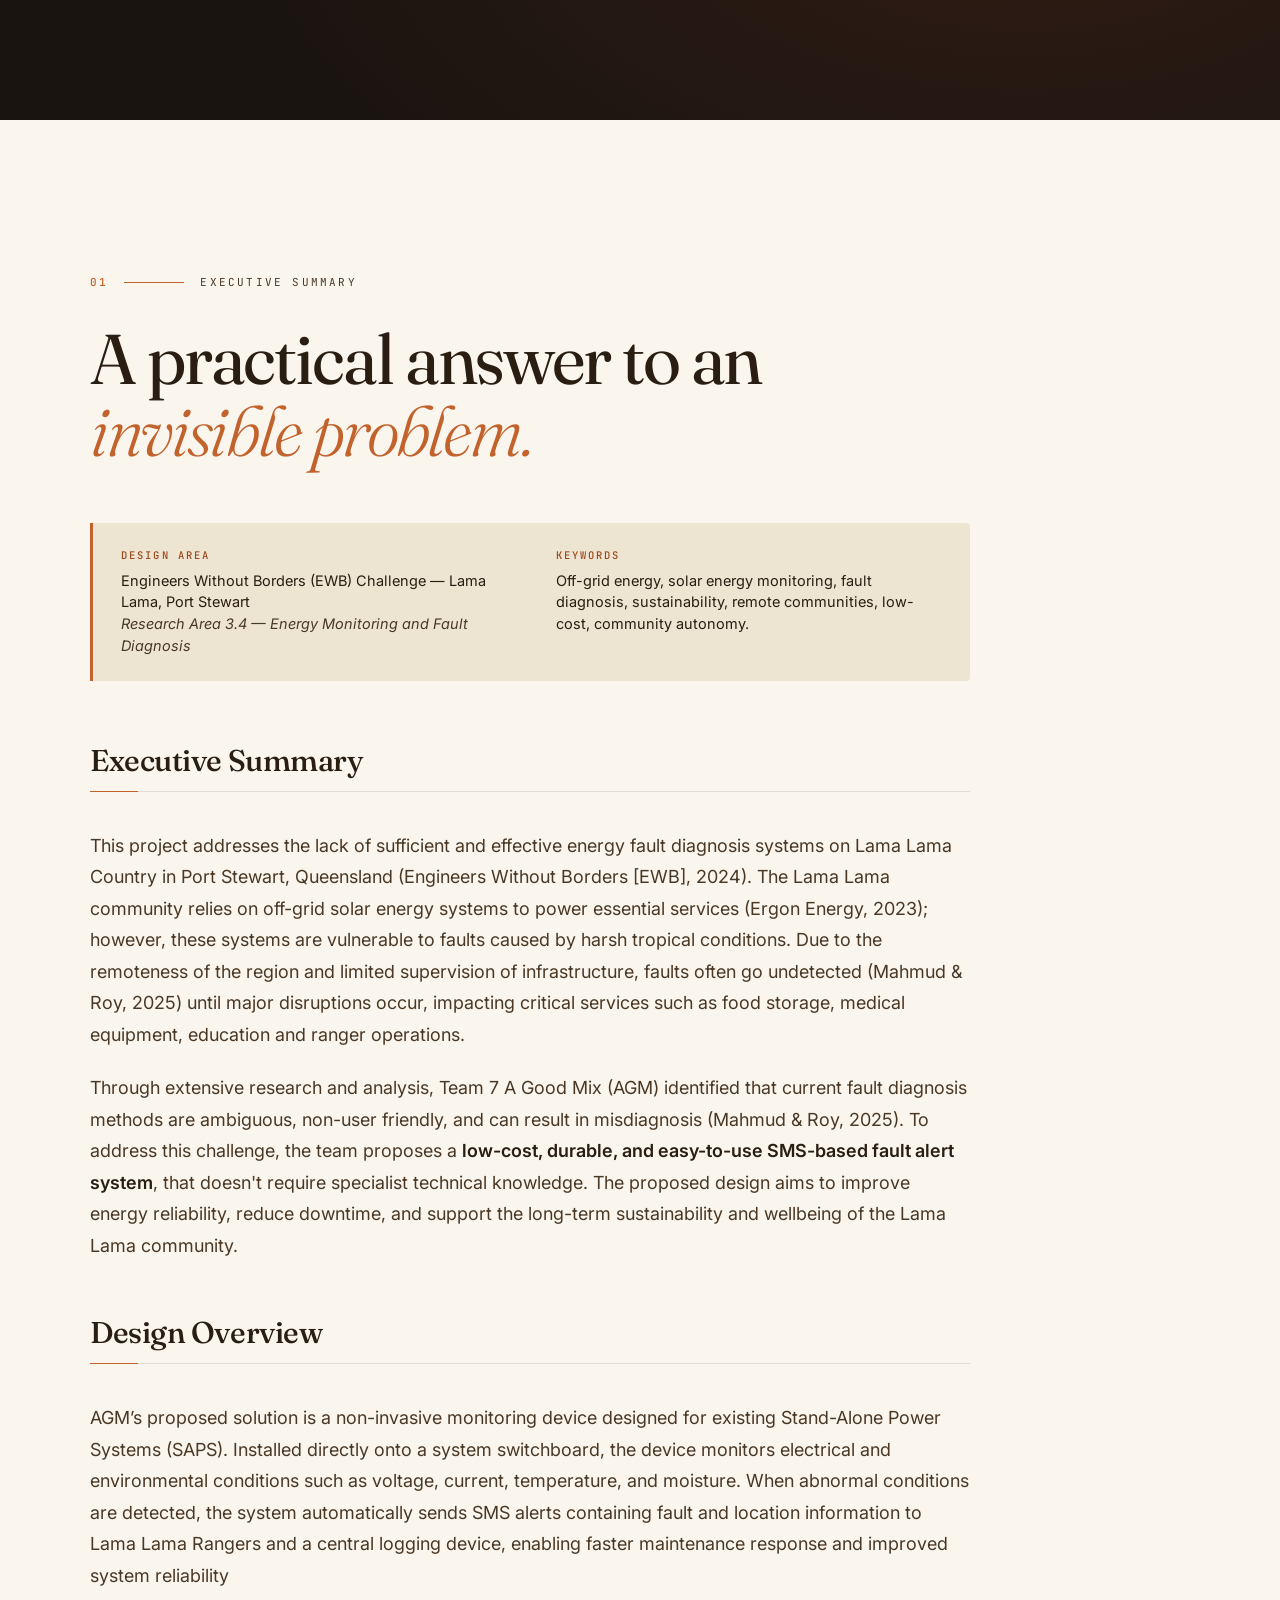
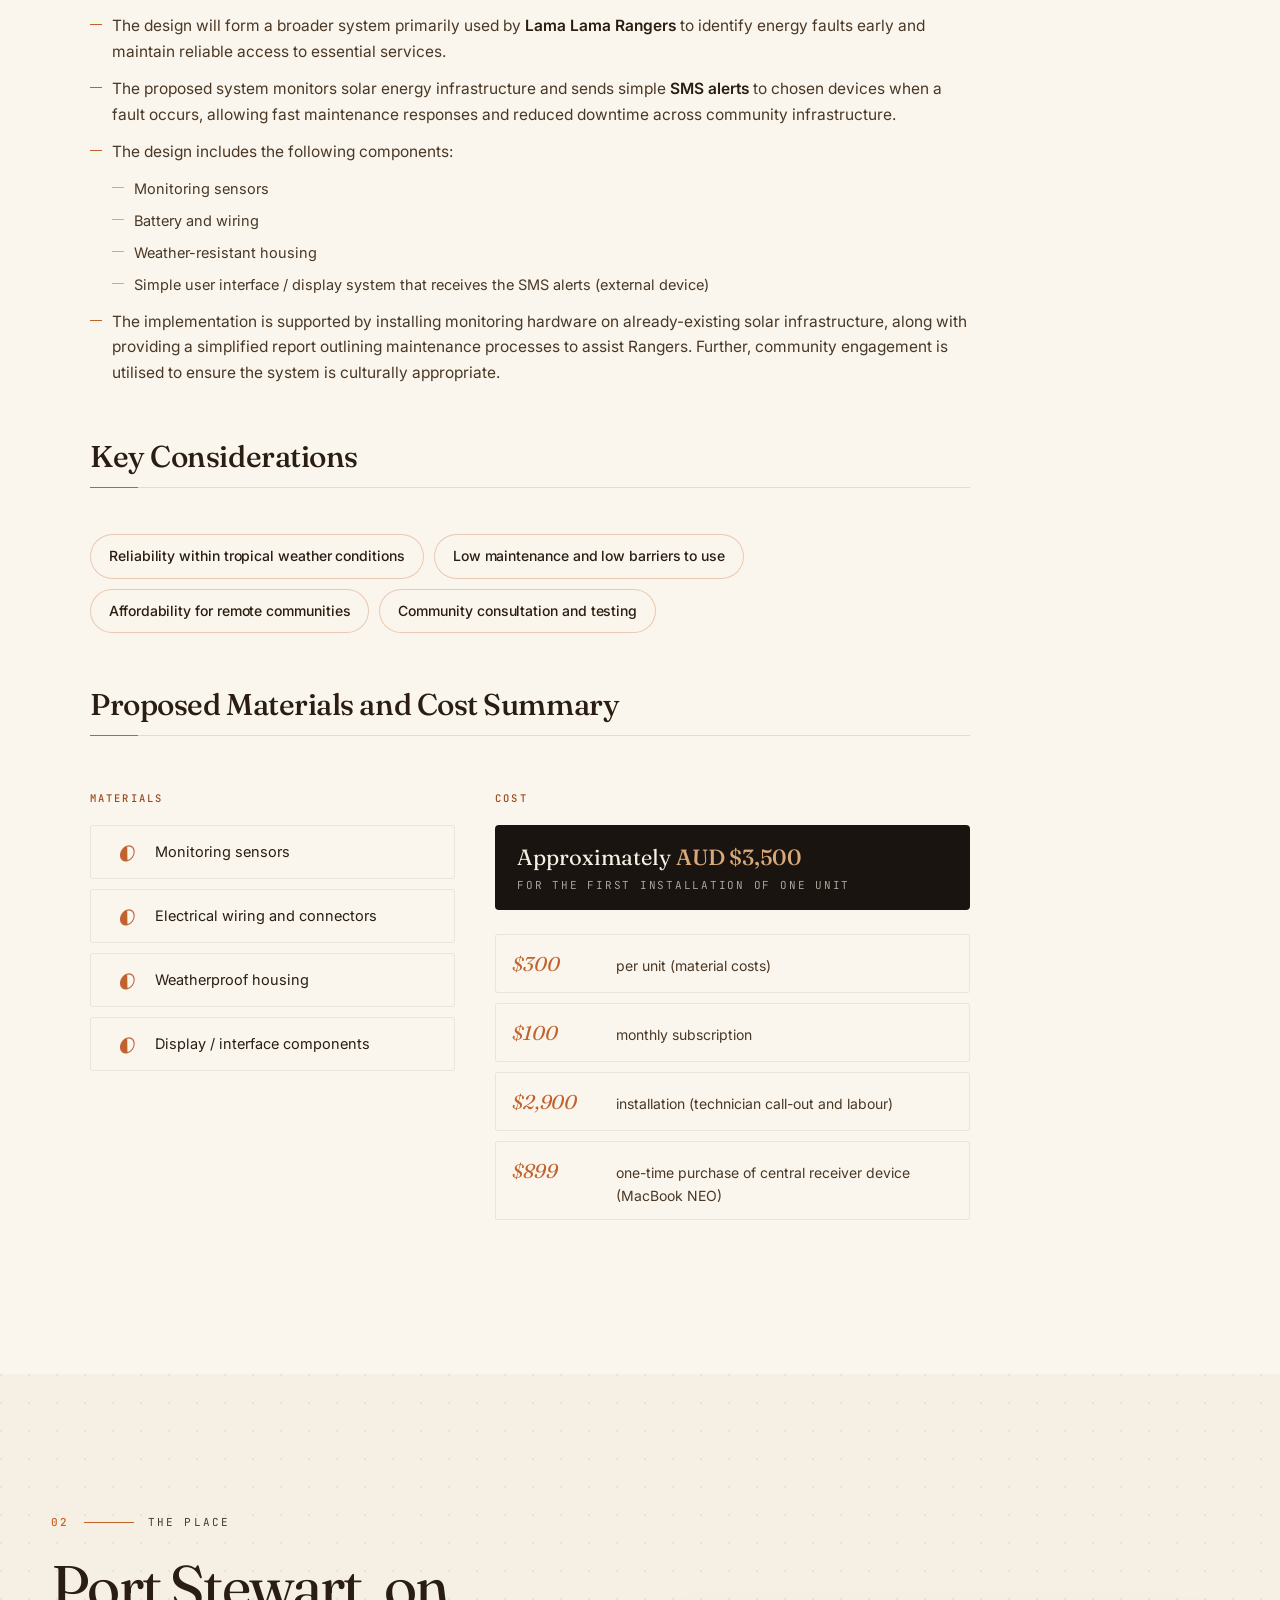
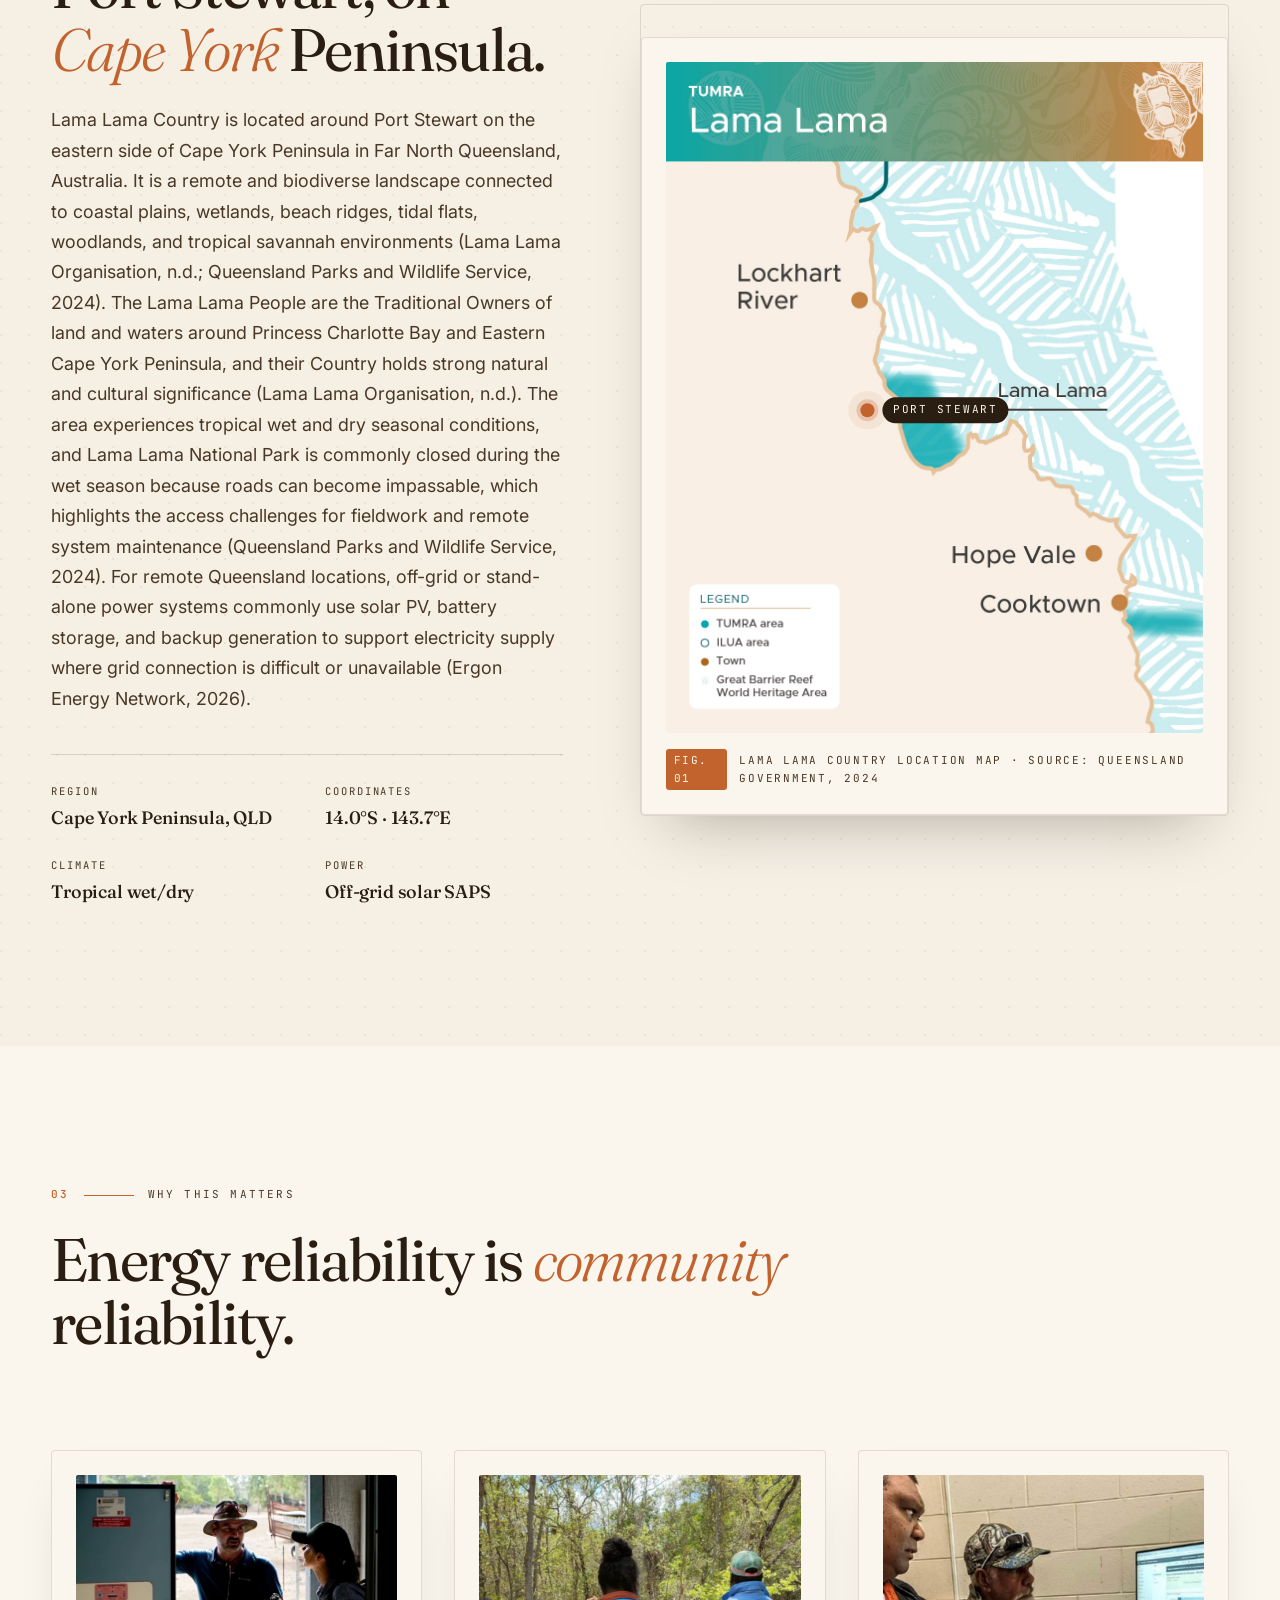
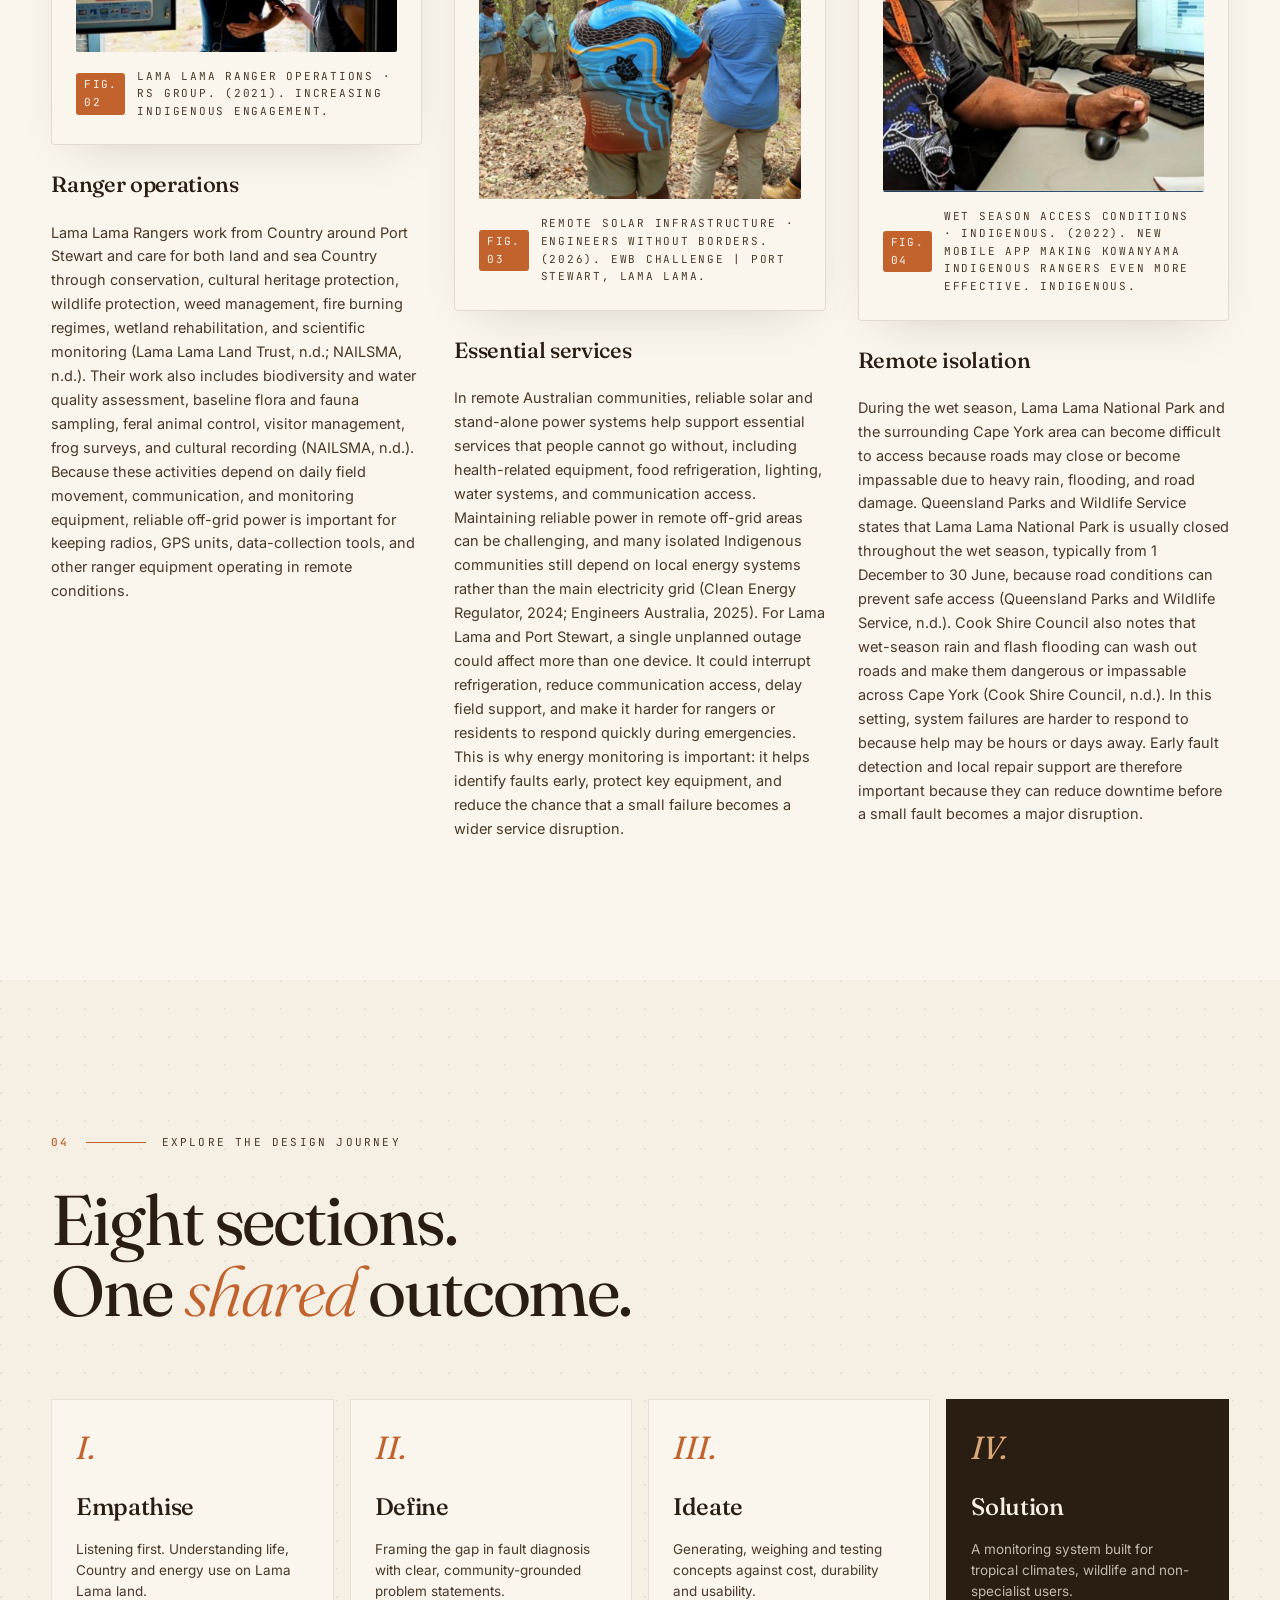
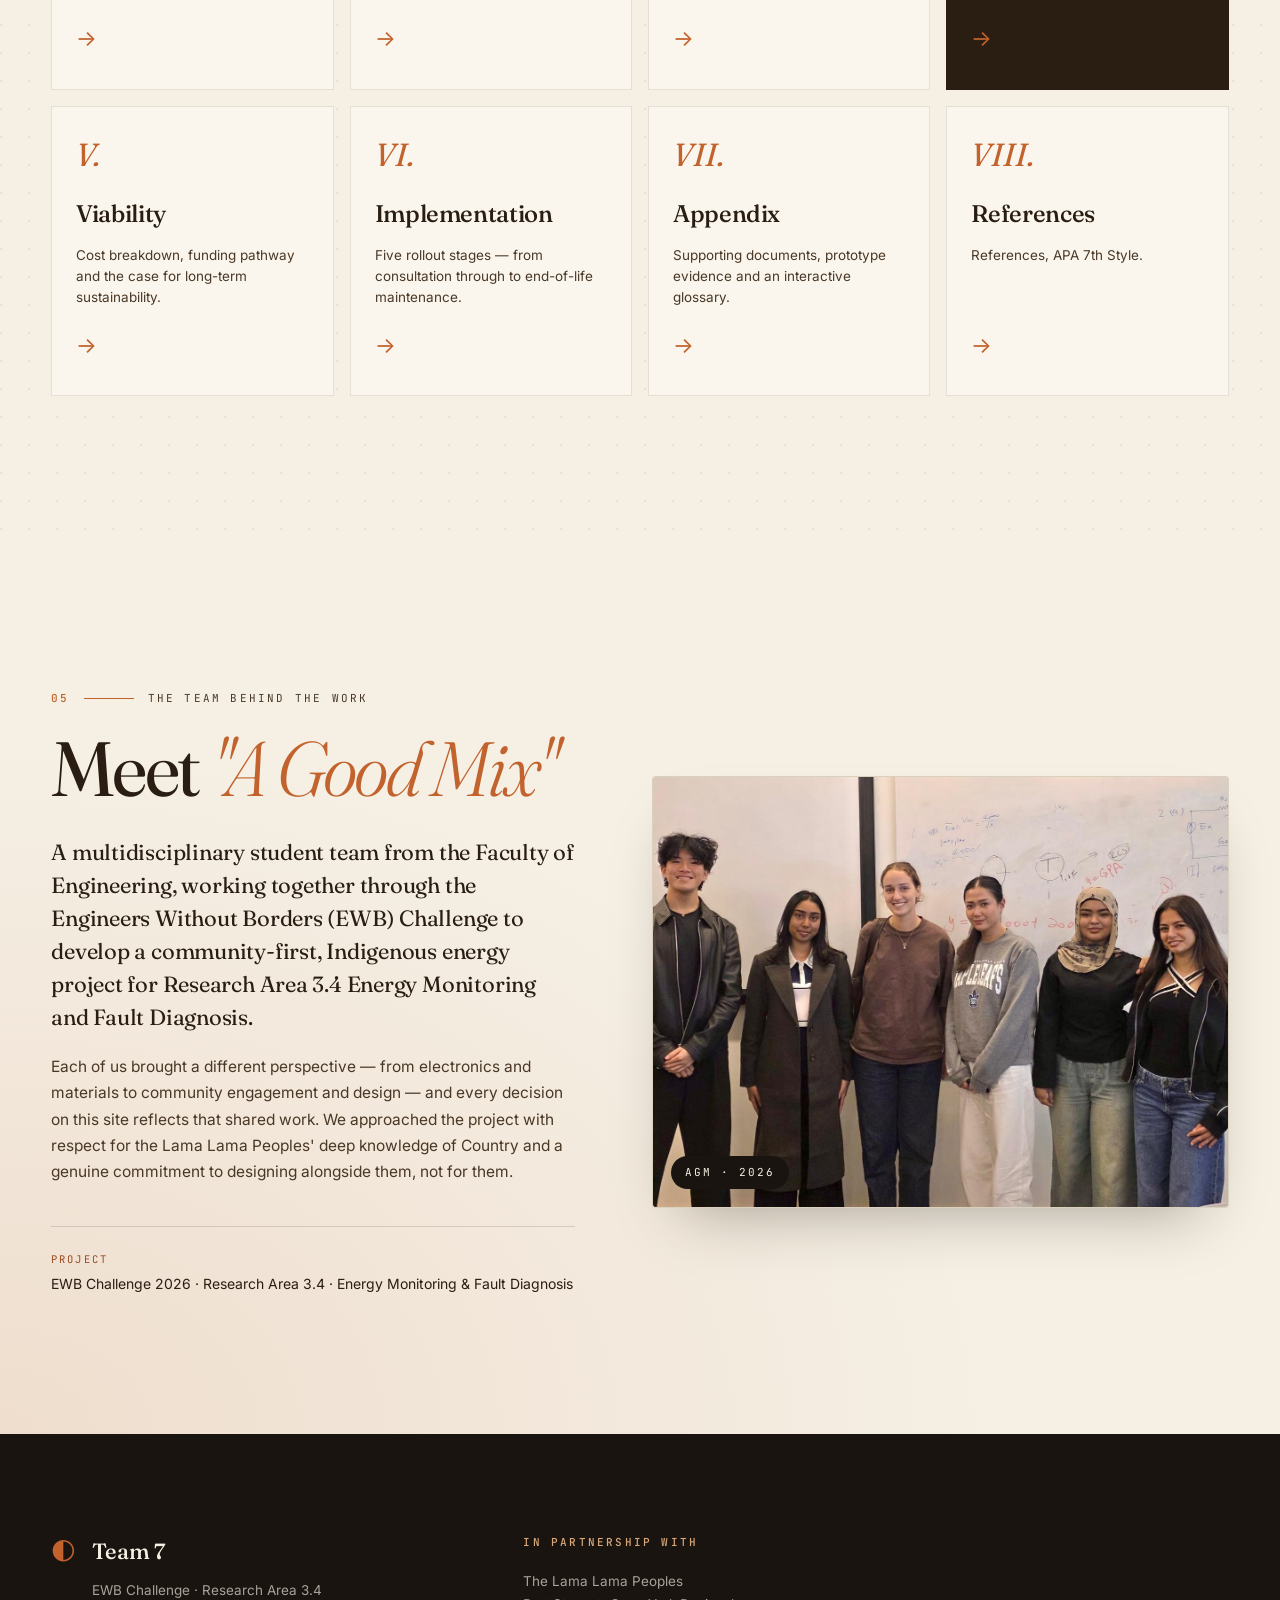
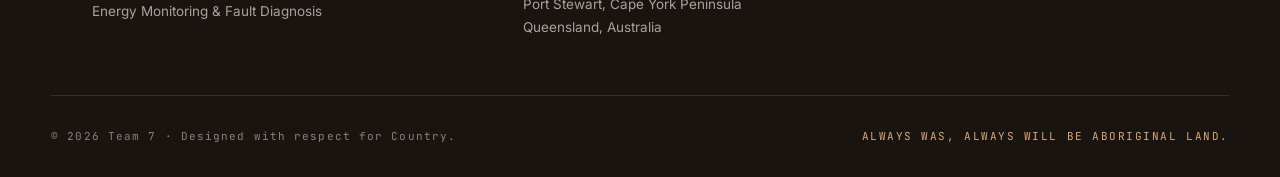
==== commit 04b90c6d: "index.html v2" ====
--- a/index.html
+++ b/index.html
@@ -266,15 +266,21 @@
                 </h2>
 
                 <p class="place__lead">
-                    Lama Lama Country is located around Port Stewart on the eastern side of Cape York Peninsula in Far North Queensland,
-                     Australia. It is a remote and biodiverse landscape connected to coastal plains, wetlands, beach ridges, tidal flats, 
-                     woodlands, and tropical savannah environments (Lama Lama Land Trust, n.d.; Queensland Parks and Wildlife Service, 2024). 
-                     The Lama Lama People are the Traditional Owners of land and waters around Princess Charlotte Bay and Eastern Cape York Peninsula,
-                      and their Country holds strong natural and cultural significance (Lama Lama Land Trust, n.d.). The area experiences tropical wet 
-                      and dry seasonal conditions, and Lama Lama National Park is commonly closed during the wet season because roads can become impassable,
-                       which highlights the access challenges for fieldwork and remote system maintenance (Queensland Parks and Wildlife Service, n.d.). 
-                       For remote Queensland locations, off-grid or stand-alone power systems commonly use solar PV, battery storage, and backup generation
-                        to support electricity supply where grid connection is difficult or unavailable (Ergon Energy Network, n.d.).
+                    Lama Lama Country is located around Port Stewart on the 
+                    eastern side of Cape York Peninsula in Far North Queensland, 
+                    Australia. It is a remote and biodiverse landscape connected to 
+                    coastal plains, wetlands, beach ridges, tidal flats, woodlands, and 
+                    tropical savannah environments (Lama Lama Organisation, n.d.; Queensland 
+                    Parks and Wildlife Service, 2024). The Lama Lama People are the Traditional 
+                    Owners of land and waters around Princess Charlotte Bay and Eastern Cape York 
+                    Peninsula, and their Country holds strong natural and cultural significance 
+                    (Lama Lama Organisation, n.d.). The area experiences tropical wet and dry seasonal 
+                    conditions, and Lama Lama National Park is commonly closed during the wet season because 
+                    roads can become impassable, which highlights the access challenges for fieldwork and 
+                    remote system maintenance (Queensland Parks and Wildlife Service, 2024). For remote 
+                    Queensland locations, off-grid or stand-alone power systems commonly use solar PV, 
+                    battery storage, and backup generation to support electricity supply where grid 
+                    connection is difficult or unavailable (Ergon Energy Network, 2026).
                 </p>
 
                 <div class="place__facts">
--- a/style.css
+++ b/style.css
@@ -1836,7 +1836,6 @@
 /* ============================================
    FRAMED IMAGE (for graphics)
    ============================================ */
-
 .figure {
     background: var(--paper);
     border: 1px solid rgba(42, 29, 18, 0.12);
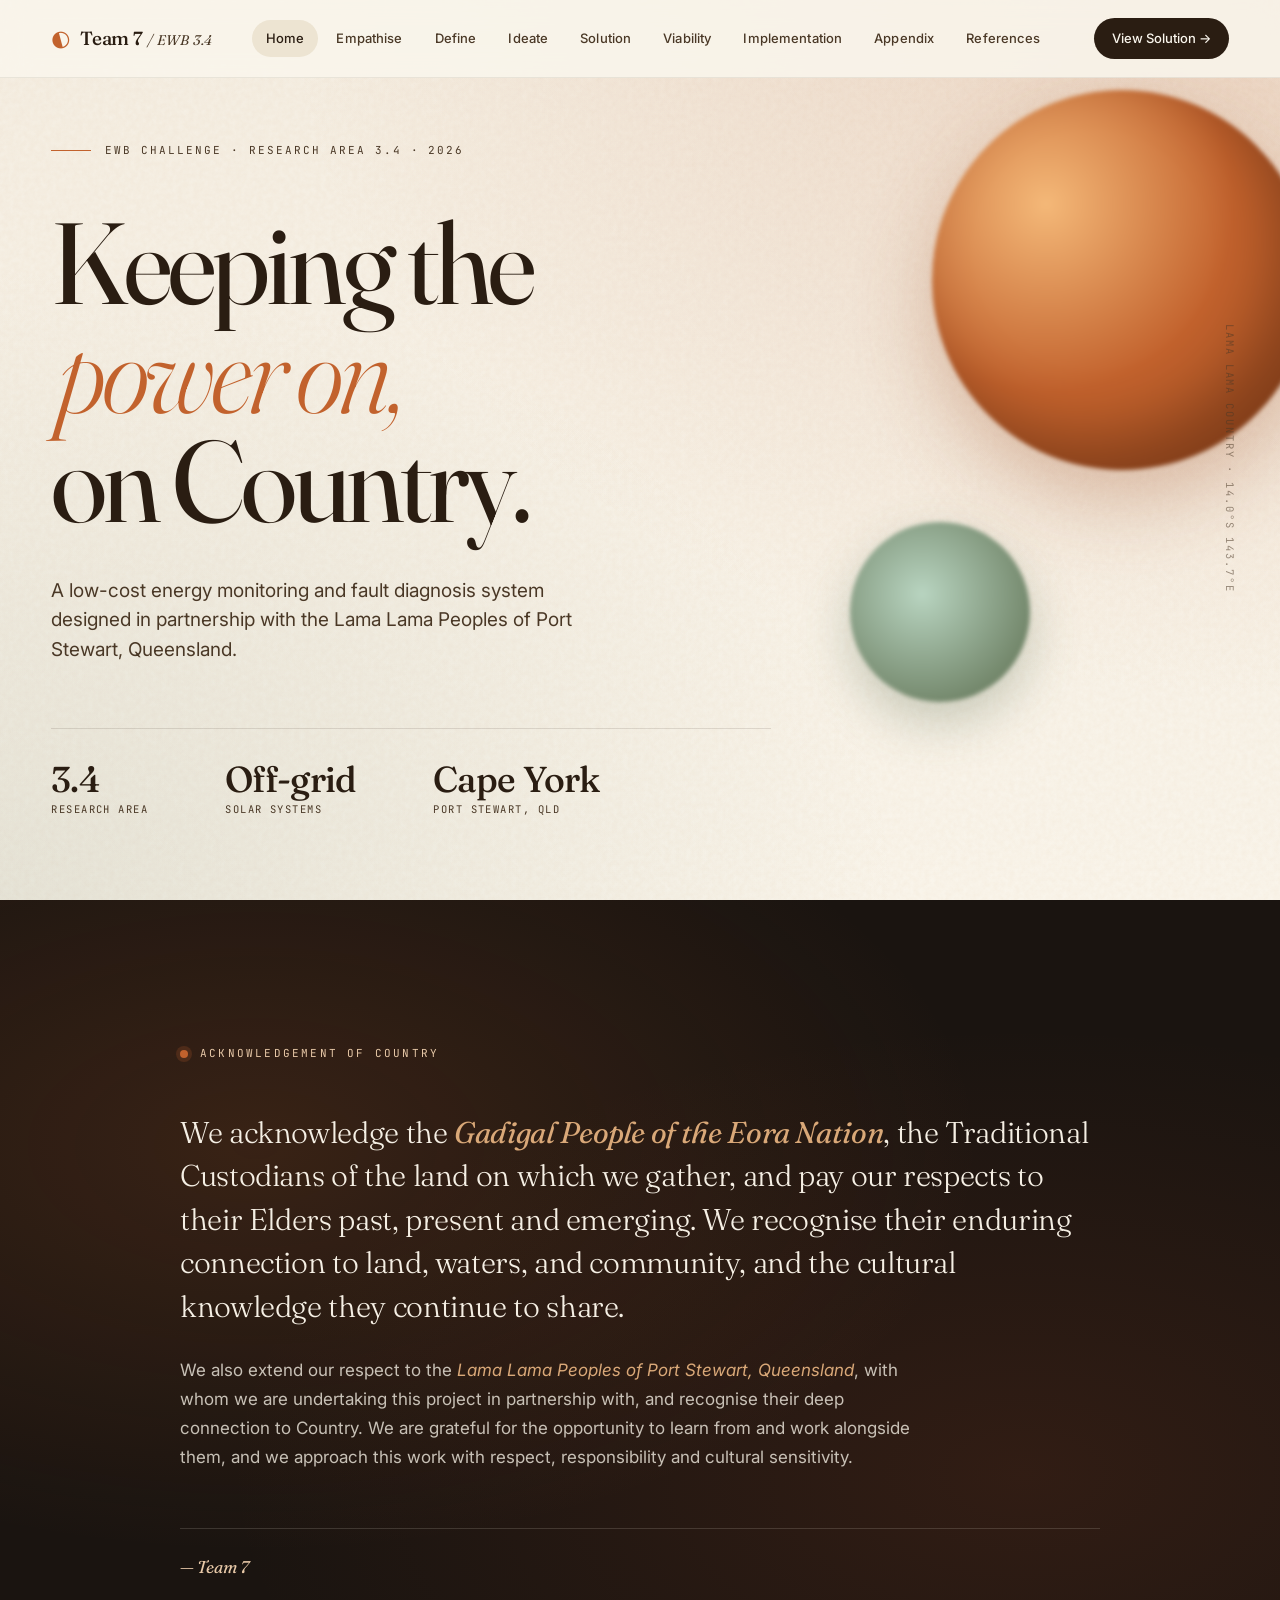
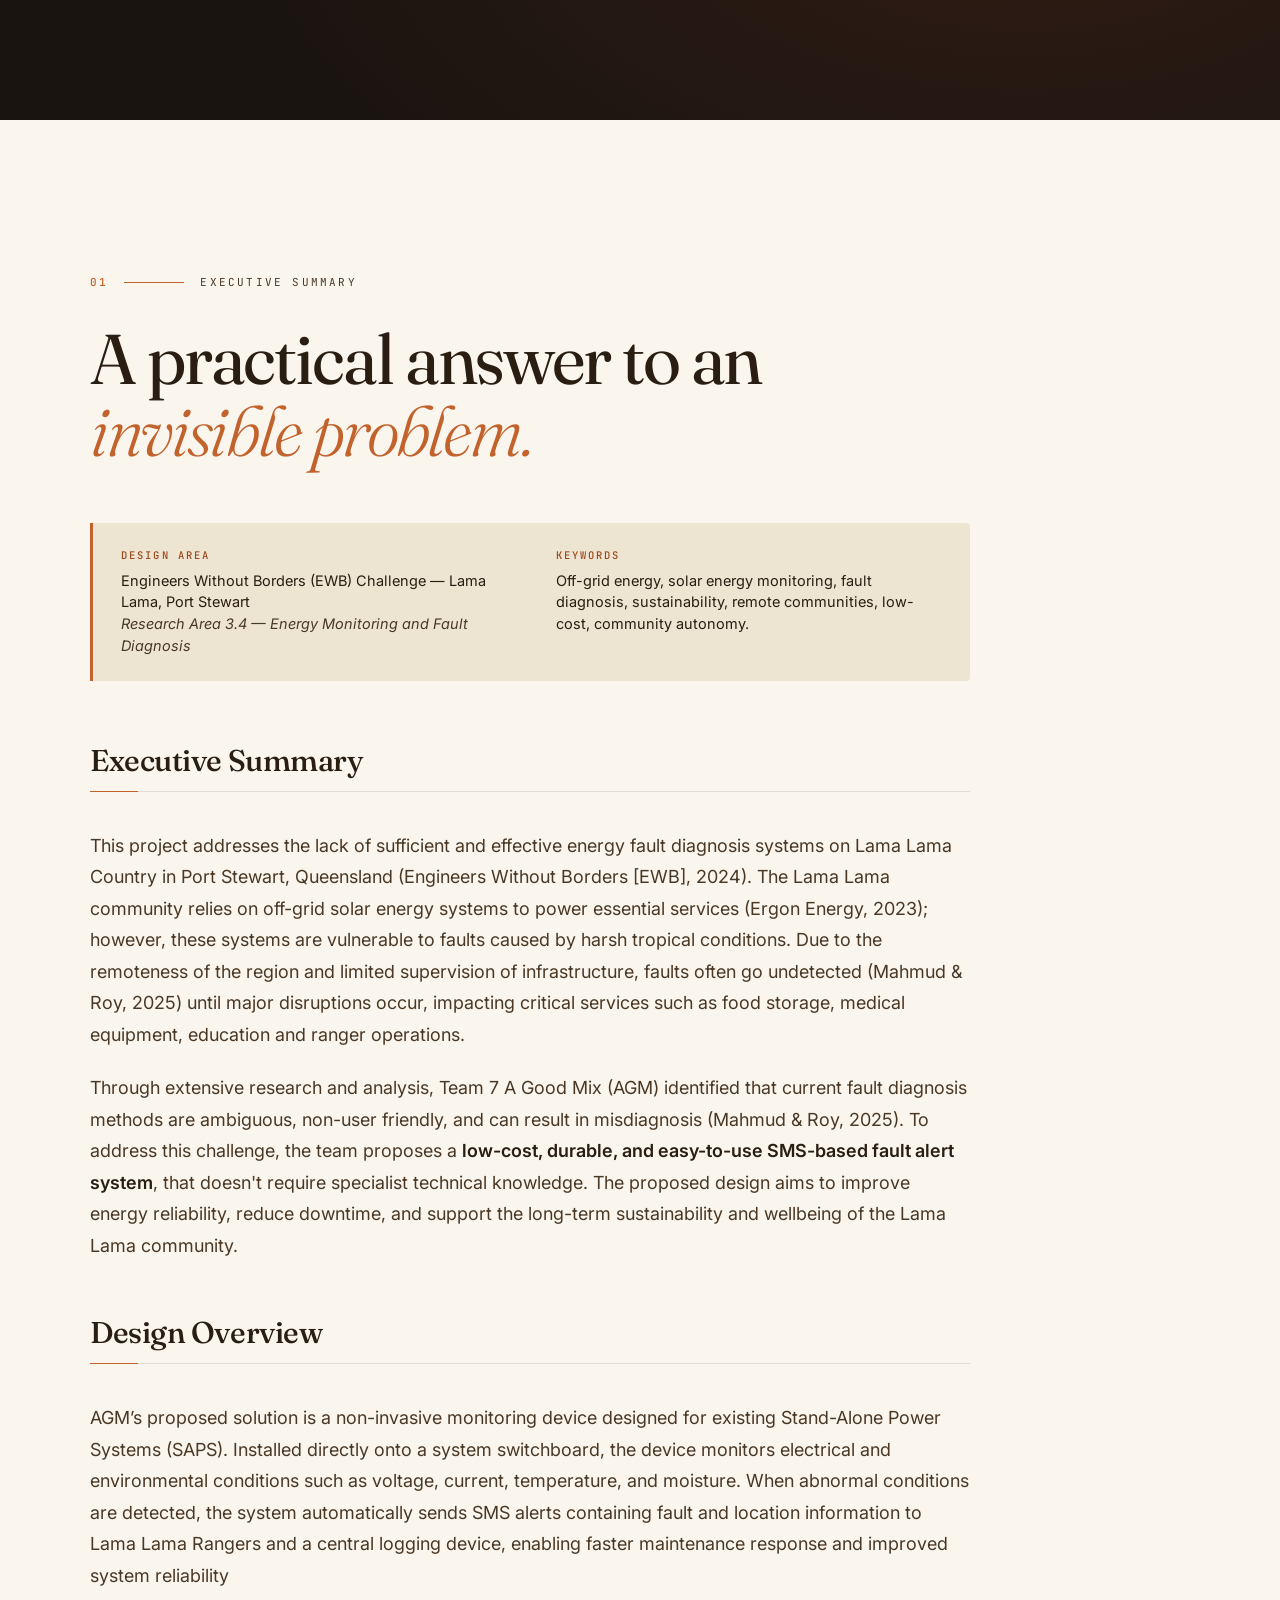
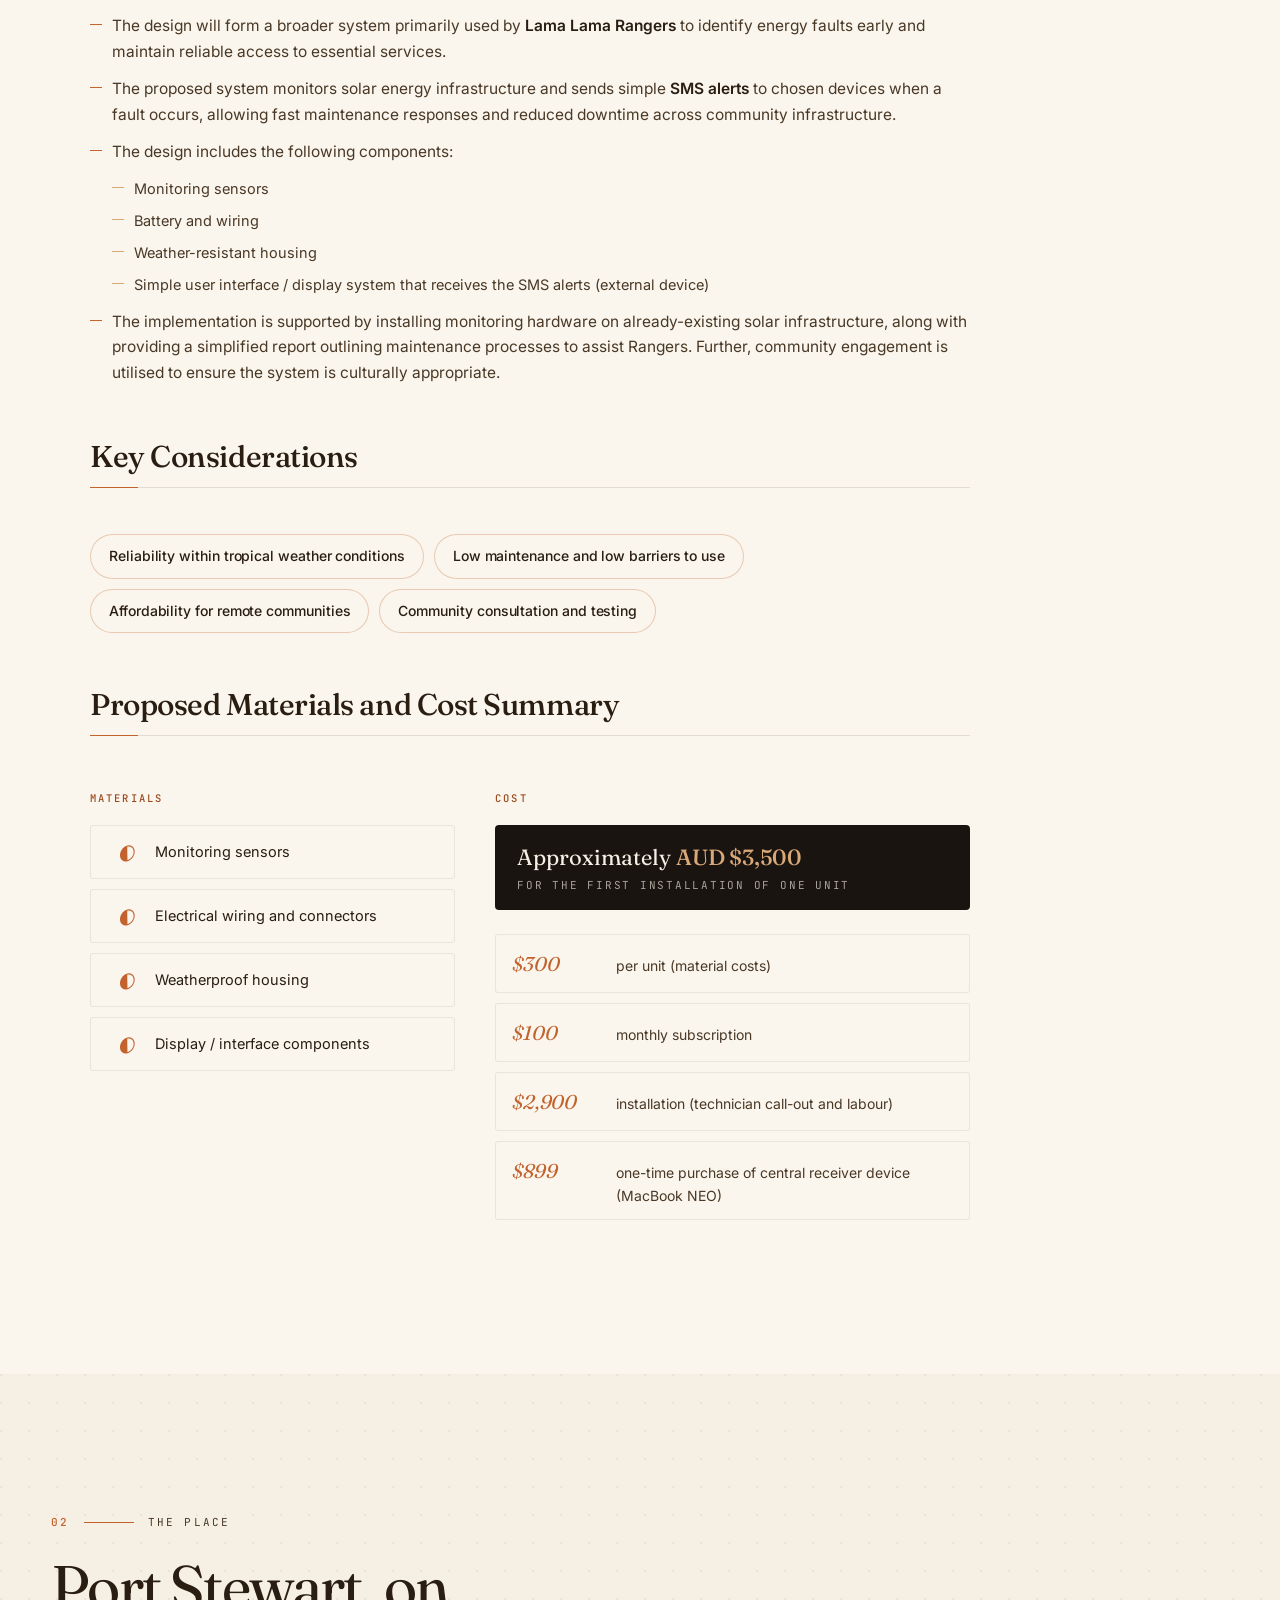
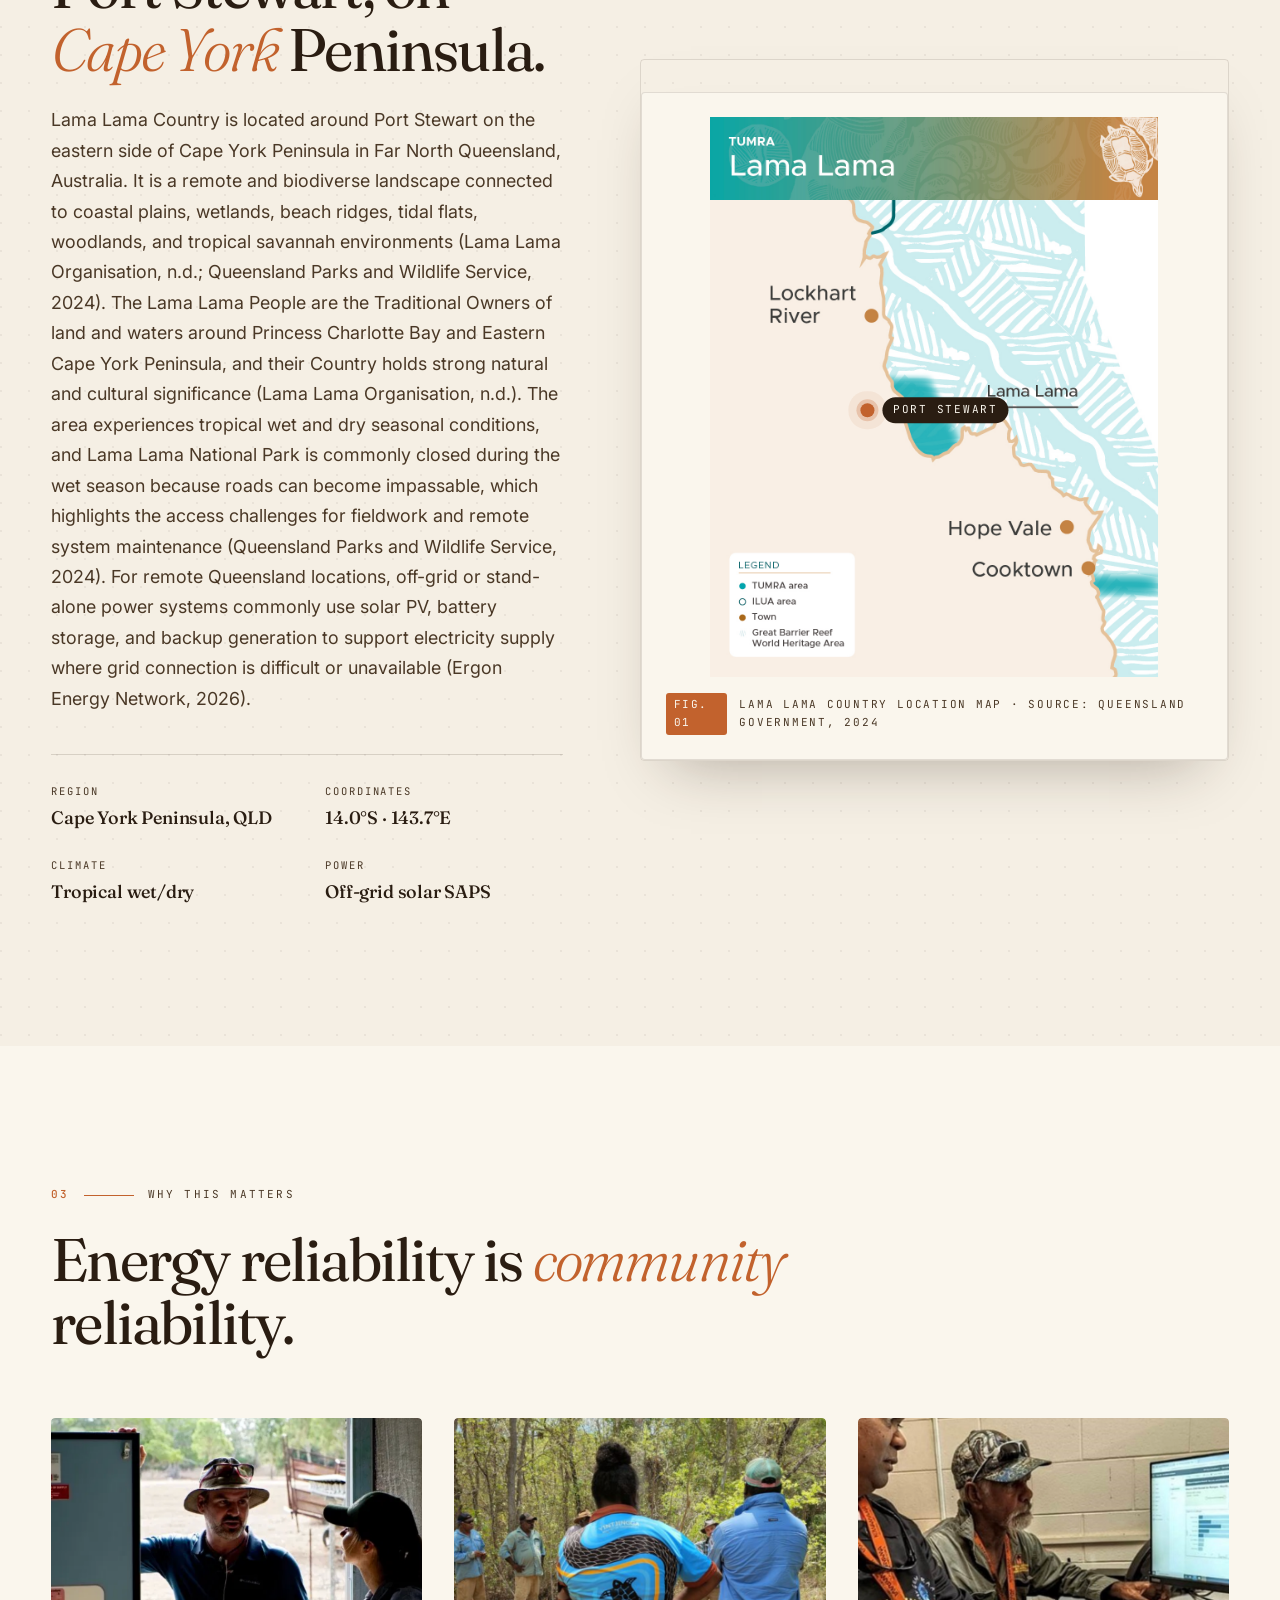
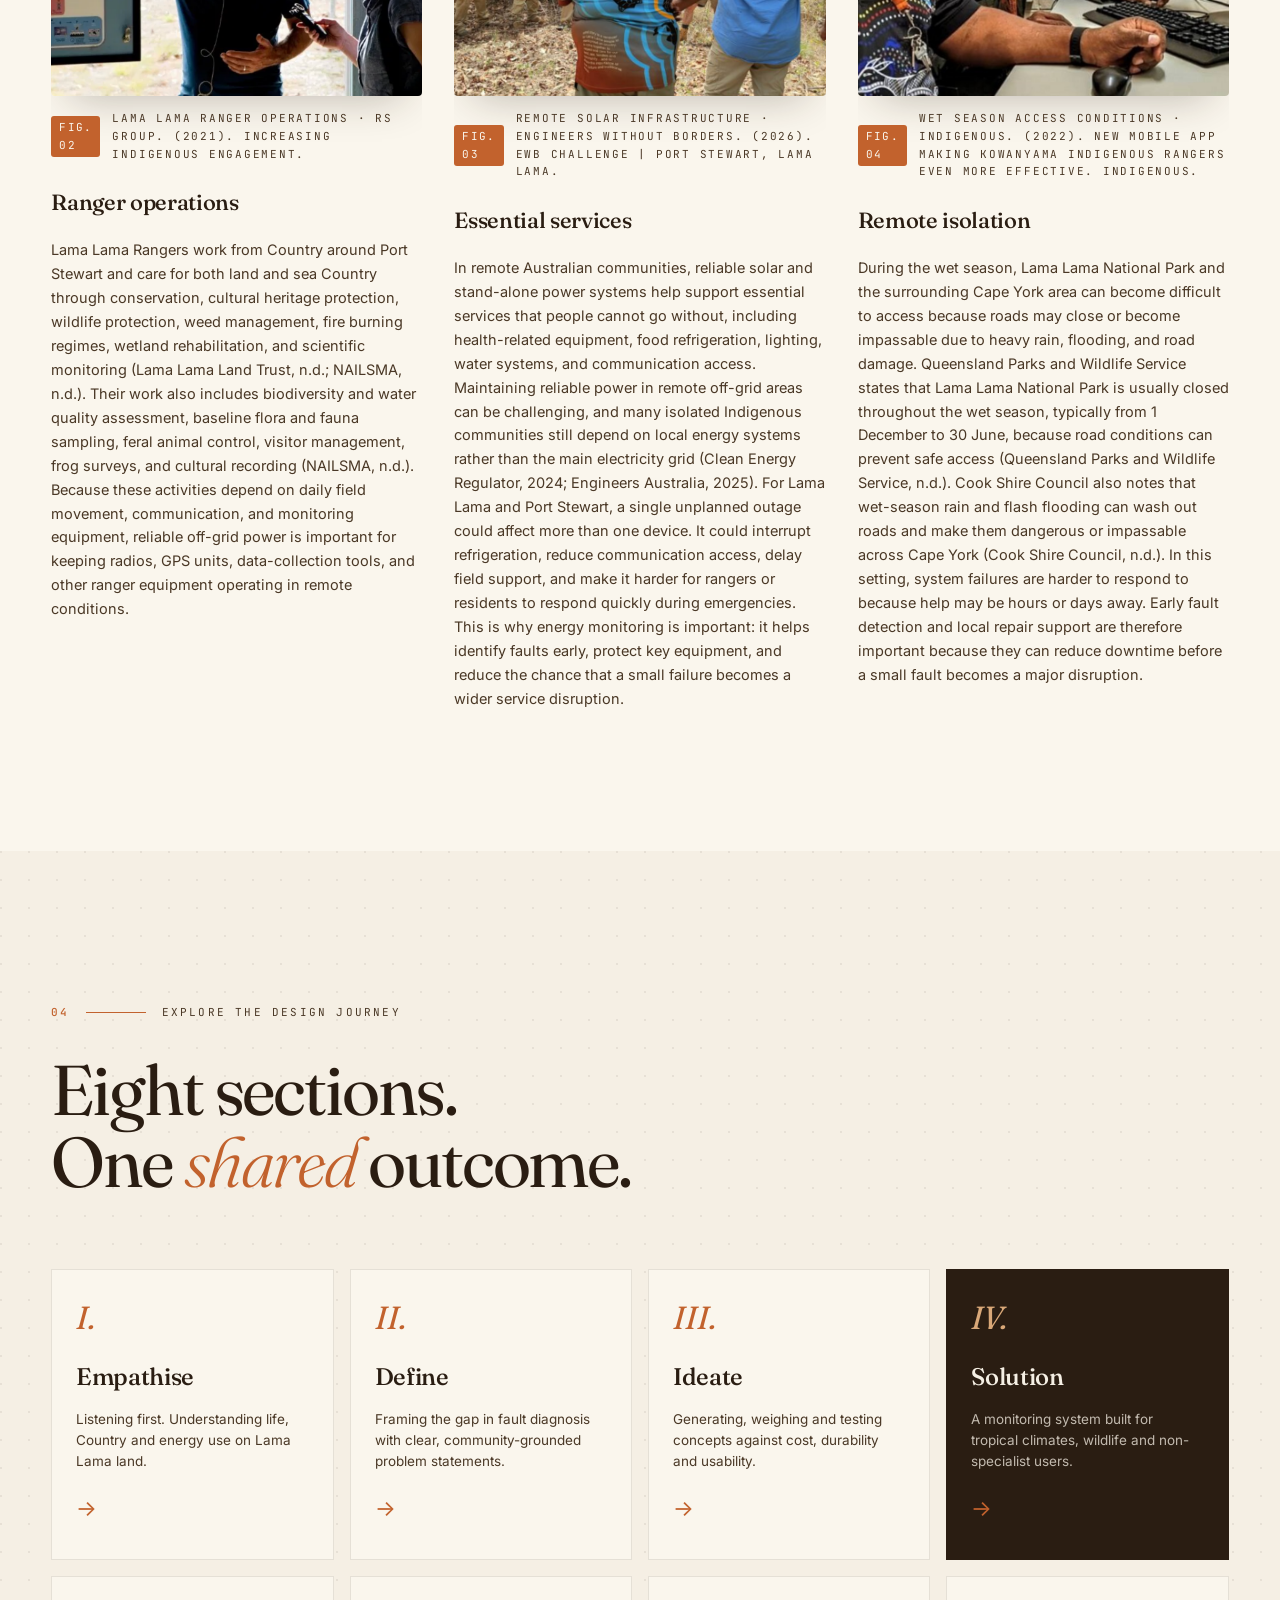
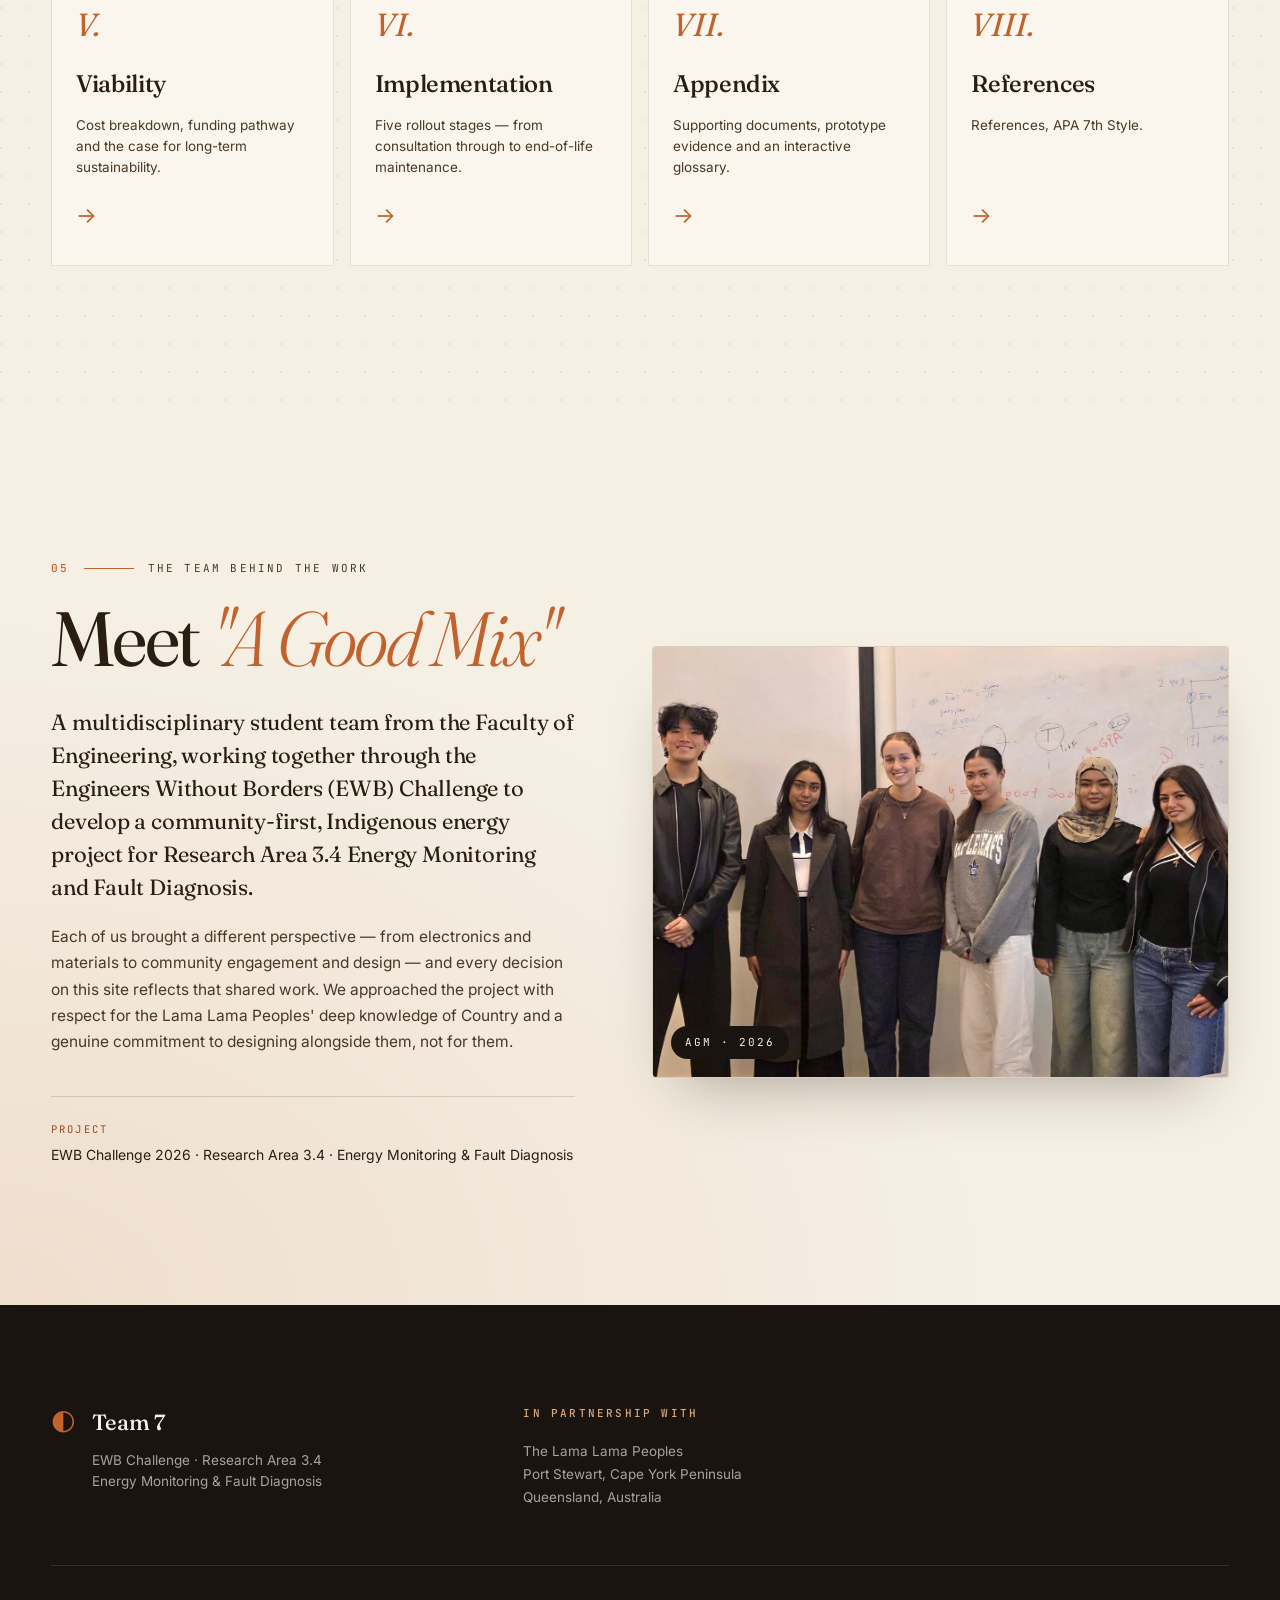
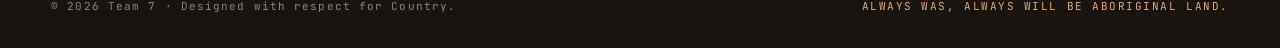
==== commit acb00f49: "stakeholders table" ====
--- a/index.html
+++ b/index.html
@@ -373,10 +373,10 @@
             </h2>
 
             <div class="deep__grid">
-                <article class="deep__col">
-                    <figure class="figure">
-                        <img src="assets/community-1.png" 
-                            alt="Community work on Lama Lama Country">
+            <article class="deep__col">
+                <figure class="figure figure--odd">
+                    <img src="assets/community-1.png" 
+                        alt="Community work on Lama Lama Country">
 
                         <figcaption class="figure__caption">
                             <span class="tag">Fig. 02</span>
--- a/style.css
+++ b/style.css
@@ -1832,10 +1832,166 @@
 }
 
 .block--ink .block__lead { color: rgba(245, 239, 228, 0.78); }
-
+/* ============================================
+   IMAGE FIT FIXES + CLICK-TO-ZOOM
+   ============================================ */
+
+/* Carousel images: contain instead of cover so whole image shows */
+.carousel__media {
+    aspect-ratio: 16 / 10;
+    background: var(--bone-warm);
+    overflow: hidden;
+    display: flex;
+    align-items: center;
+    justify-content: center;
+    padding: 12px;
+}
+
+.carousel__media img {
+    width: 100%;
+    height: 100%;
+    object-fit: contain;
+    transition: transform 0.6s var(--ease);
+}
+
+/* Figure images: cap maximum height so they don't dominate the page */
+.figure img,
+.media-pair__media--figure img,
+.media-figure img {
+    max-height: 560px;
+    width: 100%;
+    height: auto;
+    object-fit: contain;
+    display: block;
+    margin: 0 auto;
+}
+
+/* For media-pair figures specifically — keep them proportional within the column */
+.media-pair__media--figure {
+    background: transparent;
+    aspect-ratio: auto;
+    display: flex;
+    align-items: center;
+}
+
+.media-pair__media--figure .figure {
+    width: 100%;
+    margin: 0;
+}
+
+/* Compact variant for taller portraits like the box.png enclosure */
+.media-pair__media--compact img {
+    max-height: 480px;
+}
+
+/* All clickable images get a subtle cursor + lift */
+.figure img,
+.carousel__media img,
+.media-pair__media img {
+    cursor: zoom-in;
+    transition: transform 0.4s var(--ease), opacity 0.3s var(--ease);
+}
+
+.figure img:hover,
+.media-pair__media img:hover {
+    opacity: 0.9;
+}
+
+/* ============================================
+   LIGHTBOX MODAL
+   ============================================ */
+
+.lightbox {
+    position: fixed;
+    inset: 0;
+    z-index: 9999;
+    background: rgba(26, 20, 16, 0.94);
+    display: flex;
+    align-items: center;
+    justify-content: center;
+    padding: clamp(20px, 4vw, 60px);
+    opacity: 0;
+    pointer-events: none;
+    transition: opacity 0.3s var(--ease);
+    cursor: zoom-out;
+    backdrop-filter: blur(6px);
+    -webkit-backdrop-filter: blur(6px);
+}
+
+.lightbox--open {
+    opacity: 1;
+    pointer-events: auto;
+}
+
+.lightbox__img {
+    max-width: 92vw;
+    max-height: 88vh;
+    object-fit: contain;
+    box-shadow: 0 40px 100px -20px rgba(0, 0, 0, 0.6);
+    border-radius: 4px;
+    transform: scale(0.96);
+    transition: transform 0.4s var(--ease);
+}
+
+.lightbox--open .lightbox__img {
+    transform: scale(1);
+}
+
+.lightbox__close {
+    position: absolute;
+    top: 24px;
+    right: 24px;
+    width: 48px;
+    height: 48px;
+    border-radius: 50%;
+    background: rgba(245, 239, 228, 0.12);
+    border: 1px solid rgba(245, 239, 228, 0.25);
+    color: var(--bone);
+    font-family: var(--display);
+    font-size: 20px;
+    cursor: pointer;
+    display: flex;
+    align-items: center;
+    justify-content: center;
+    transition: all 0.3s var(--ease);
+    line-height: 1;
+}
+
+.lightbox__close:hover {
+    background: var(--ochre);
+    border-color: var(--ochre);
+    transform: rotate(90deg);
+}
+
+.lightbox__caption {
+    position: absolute;
+    bottom: 24px;
+    left: 50%;
+    transform: translateX(-50%);
+    font-family: var(--mono);
+    font-size: 11px;
+    letter-spacing: 0.2em;
+    text-transform: uppercase;
+    color: rgba(245, 239, 228, 0.65);
+    text-align: center;
+    pointer-events: none;
+}
+
+body.lightbox-open { overflow: hidden; }
 /* ============================================
    FRAMED IMAGE (for graphics)
    ============================================ */
+.media-figure {
+    width: 100%;
+    margin: 0;
+}
+
+.media-figure img {
+    width: 100%;
+    height: auto;
+    display: block;
+}
+
 .figure {
     background: var(--paper);
     border: 1px solid rgba(42, 29, 18, 0.12);
@@ -2529,6 +2685,28 @@
     width: 100%;
     height: 100%;
     object-fit: cover;
+}
+
+.media-pair__media--figure {
+    aspect-ratio: auto;
+    background: transparent;
+    overflow: visible;
+    box-shadow: none;
+}
+
+.media-pair__media--figure .figure {
+    margin: 0;
+}
+
+.media-pair__media--figure .figure img {
+    width: 100%;
+    height: auto;
+    object-fit: contain;
+}
+
+.media-pair__media--compact {
+    max-width: 420px;
+    margin-inline: auto;
 }
 
 .media-pair__media--placeholder {
@@ -4475,12 +4653,9 @@
     display: block;
 }
 
-.cost-details {
-    position: relative;
-    z-index: 1;
-    margin-top: 80px;
-}
-
+.cost-block {
+    align-items: center; 
+}
 .donut__slice {
     transition: stroke-width 0.3s var(--ease), opacity 0.3s var(--ease);
     cursor: pointer;
@@ -4758,4 +4933,873 @@
     .donut { width: 280px; }
     .cost-legend { width: 100%; max-width: 480px; }
     .cost-details { grid-template-columns: 1fr; }
+}
+/* ============================================
+   MATERIAL TESTING · TPU / ABS BLOCKS
+   ============================================ */
+
+.material-grid {
+    display: grid;
+    grid-template-columns: 1.2fr 1fr;
+    gap: clamp(32px, 5vw, 64px);
+    align-items: start;
+    margin-top: 32px;
+}
+
+.material-grid--reverse {
+    grid-template-columns: 1fr 1.2fr;
+}
+
+.material-grid--reverse .material-grid__body { order: 2; }
+
+.material-grid__body {
+    min-width: 0;
+    display: flex;
+    flex-direction: column;
+    gap: 28px;
+}
+
+.material-grid__text {
+    font-size: 15px;
+    line-height: 1.7;
+    color: var(--ink-soft);
+}
+
+.material-grid__text strong { color: var(--ink); font-weight: 600; }
+
+.material-grid__figure {
+    margin: 0;
+}
+
+.material-locations {
+    background: var(--bone-warm);
+    border-left: 3px solid var(--ochre);
+    border-radius: 0 4px 4px 0;
+    padding: 22px 26px;
+}
+
+.material-locations__label {
+    font-family: var(--mono);
+    font-size: 11px;
+    letter-spacing: 0.2em;
+    text-transform: uppercase;
+    color: var(--ochre-deep);
+    font-weight: 500;
+    display: block;
+    margin-bottom: 14px;
+}
+
+.material-locations__list {
+    list-style: none;
+    padding: 0;
+    margin: 0;
+    display: flex;
+    flex-direction: column;
+    gap: 8px;
+}
+
+.material-locations__list li {
+    font-size: 14.5px;
+    line-height: 1.5;
+    color: var(--ink);
+    padding-left: 20px;
+    position: relative;
+    font-weight: 500;
+}
+
+.material-locations__list li::before {
+    content: '';
+    position: absolute;
+    left: 0;
+    top: 10px;
+    width: 12px;
+    height: 1px;
+    background: var(--ochre);
+}
+
+@media (max-width: 900px) {
+    .material-grid,
+    .material-grid--reverse {
+        grid-template-columns: 1fr;
+    }
+    .material-grid--reverse .material-grid__body { order: 0; }
+}
+/* ============================================
+   DEEP CONTEXT · uniform figure sizing
+   ============================================ */
+
+.deep__col .figure {
+    margin-top: 0;
+    padding: 0;
+    background: transparent;
+    border: 0;
+    box-shadow: none;
+    border-radius: 4px;
+    overflow: hidden;
+    display: flex;
+    flex-direction: column;
+}
+
+.deep__col .figure img {
+    width: 100%;
+    aspect-ratio: 4 / 3;
+    object-fit: cover;
+    height: auto;
+    max-height: none;
+    border-radius: 4px;
+    box-shadow: 0 20px 40px -20px rgba(42, 29, 18, 0.3);
+    transition: transform 0.8s var(--ease);
+}
+
+.deep__col:hover .figure img {
+    transform: scale(1.04);
+}
+
+.deep__col .figure__caption {
+    margin-top: 14px;
+    padding: 0;
+}
+/* ============================================
+   VIABILITY · REBUILT CSS
+   
+   PASTE INSTRUCTIONS:
+   1. In your style.css, DELETE every block under these old comments:
+        — "VIABILITY · COST BREAKDOWN" (the donut + .cost-leg + .cost-card stuff)
+        — "FUNDING TIMELINE (horizontal flow)" (.funding, .f-step, .f-connector, .fn-card)
+      The old .funding-notes / .fn-card rules CAN stay if you like — this file
+      redeclares them in the same way so they'll still work.
+   2. Paste THIS file at the end of style.css.
+   ============================================ */
+
+
+/* ============================================
+   COST BLOCK · donut + legend (fixed)
+   ============================================ */
+
+.cost-block {
+    margin-top: 48px;
+    display: grid;
+    grid-template-columns: 360px 1fr;
+    gap: 64px;
+    align-items: center;
+    max-width: 980px;
+}
+
+.donut {
+    position: relative;
+    width: 360px;
+    height: 360px;
+    max-width: 100%;
+    flex-shrink: 0;
+}
+
+.donut svg {
+    width: 100%;
+    height: 100%;
+    overflow: visible;
+    display: block;
+}
+
+.donut__slice {
+    transition: stroke-width 0.3s var(--ease), opacity 0.3s var(--ease);
+    cursor: pointer;
+}
+
+.donut__slice:hover,
+.donut__slice--active {
+    stroke-width: 40;
+}
+
+.donut:has(.donut__slice--active) .donut__slice:not(.donut__slice--active) {
+    opacity: 0.35;
+}
+
+.donut__centre {
+    position: absolute;
+    inset: 0;
+    display: flex;
+    flex-direction: column;
+    align-items: center;
+    justify-content: center;
+    text-align: center;
+    pointer-events: none;
+    padding: 0 30px;
+}
+
+.donut__centre-label {
+    font-family: var(--mono);
+    font-size: 10.5px;
+    letter-spacing: 0.2em;
+    text-transform: uppercase;
+    color: var(--ink-soft);
+    margin-bottom: 6px;
+    font-weight: 500;
+}
+
+.donut__centre-value {
+    font-family: var(--display);
+    font-size: clamp(28px, 3.5vw, 42px);
+    color: var(--ink);
+    font-weight: 500;
+    letter-spacing: -0.02em;
+    line-height: 1.05;
+    margin-bottom: 6px;
+}
+
+.donut__centre-hint {
+    font-family: var(--mono);
+    font-size: 10.5px;
+    letter-spacing: 0.16em;
+    text-transform: uppercase;
+    color: var(--ochre);
+}
+
+.cost-legend {
+    display: flex;
+    flex-direction: column;
+    gap: 12px;
+}
+
+.cost-leg {
+    background: var(--paper);
+    border: 1px solid rgba(42, 29, 18, 0.1);
+    border-radius: 4px;
+    padding: 18px 20px;
+    display: flex;
+    align-items: center;
+    gap: 18px;
+    cursor: pointer;
+    transition: all 0.3s var(--ease);
+    text-align: left;
+    font-family: inherit;
+    width: 100%;
+    position: relative;
+    overflow: hidden;
+}
+
+.cost-leg::before {
+    content: '';
+    position: absolute;
+    left: 0;
+    top: 0;
+    bottom: 0;
+    width: 3px;
+    background: var(--ochre);
+    transform: scaleY(0);
+    transform-origin: top;
+    transition: transform 0.4s var(--ease);
+}
+
+.cost-leg:hover,
+.cost-leg--active {
+    border-color: var(--ochre);
+    box-shadow: 0 12px 26px -18px rgba(42, 29, 18, 0.22);
+    transform: translateX(2px);
+}
+
+.cost-leg:hover::before,
+.cost-leg--active::before { transform: scaleY(1); }
+
+.cost-leg__swatch {
+    flex: 0 0 auto;
+    width: 18px;
+    height: 18px;
+    border-radius: 50%;
+    box-shadow: 0 0 0 3px var(--paper), 0 0 0 4px rgba(42, 29, 18, 0.08);
+}
+
+.cost-leg__text {
+    display: flex;
+    flex-direction: column;
+    gap: 2px;
+}
+
+.cost-leg__name {
+    font-family: var(--display);
+    font-size: 17px;
+    letter-spacing: -0.01em;
+    color: var(--ink);
+    font-weight: 500;
+}
+
+.cost-leg__pct {
+    font-family: var(--mono);
+    font-size: 11px;
+    letter-spacing: 0.12em;
+    color: var(--ink-soft);
+    text-transform: uppercase;
+}
+
+/* Cost cards · separate row beneath the chart */
+.cost-cards {
+    margin-top: 64px;
+    display: grid;
+    grid-template-columns: repeat(3, 1fr);
+    gap: 18px;
+}
+
+.cost-card {
+    background: var(--paper);
+    border: 1px solid rgba(42, 29, 18, 0.1);
+    border-radius: 4px;
+    padding: 28px 30px;
+    display: flex;
+    flex-direction: column;
+    gap: 20px;
+    transition: all 0.4s var(--ease);
+    position: relative;
+    overflow: hidden;
+}
+
+.cost-card::before {
+    content: '';
+    position: absolute;
+    left: 0;
+    top: 0;
+    bottom: 0;
+    width: 3px;
+    background: var(--ochre);
+    transform: scaleY(0);
+    transform-origin: top;
+    transition: transform 0.5s var(--ease);
+}
+
+.cost-card:hover,
+.cost-card--active {
+    transform: translateY(-4px);
+    box-shadow: 0 18px 40px -22px rgba(42, 29, 18, 0.22);
+    border-color: var(--ochre);
+}
+
+.cost-card:hover::before,
+.cost-card--active::before { transform: scaleY(1); }
+
+.cost-card__head {
+    display: flex;
+    align-items: flex-start;
+    gap: 14px;
+    padding-bottom: 18px;
+    border-bottom: 1px solid rgba(42, 29, 18, 0.1);
+}
+
+.cost-card__swatch {
+    flex: 0 0 auto;
+    width: 14px;
+    height: 14px;
+    border-radius: 50%;
+    margin-top: 8px;
+    box-shadow: 0 0 0 3px var(--paper), 0 0 0 4px rgba(42, 29, 18, 0.08);
+}
+
+.cost-card__title {
+    font-family: var(--display);
+    font-size: 20px;
+    line-height: 1.2;
+    letter-spacing: -0.015em;
+    color: var(--ink);
+    font-weight: 500;
+    margin-bottom: 4px;
+}
+
+.cost-card__sub {
+    font-family: var(--mono);
+    font-size: 11px;
+    letter-spacing: 0.12em;
+    text-transform: uppercase;
+    color: var(--ink-soft);
+    font-weight: 500;
+}
+
+.cost-card__list {
+    list-style: none;
+    display: flex;
+    flex-direction: column;
+    gap: 8px;
+    margin: 0;
+    padding: 0;
+    flex: 1;
+}
+
+.cost-card__list li {
+    display: flex;
+    align-items: center;
+    gap: 12px;
+    padding: 8px 14px;
+    background: var(--bone-warm);
+    border-radius: 3px;
+    font-size: 13.5px;
+    color: var(--ink);
+    font-weight: 500;
+}
+
+.cost-card__list li::before {
+    content: '';
+    width: 4px;
+    height: 4px;
+    border-radius: 50%;
+    background: var(--ochre);
+    flex: 0 0 auto;
+}
+
+.cost-card__note {
+    font-family: var(--mono);
+    font-size: 11px;
+    color: var(--ink-soft);
+    font-style: italic;
+}
+
+@media (max-width: 900px) {
+    .cost-block {
+        grid-template-columns: 1fr;
+        gap: 40px;
+        justify-items: center;
+    }
+    .donut { width: 280px; height: 280px; }
+    .cost-legend { width: 100%; max-width: 480px; }
+    .cost-cards { grid-template-columns: 1fr; }
+}
+
+
+/* ============================================
+   FUNDING · RIVER TIMELINE
+   ============================================ */
+
+.river {
+    position: relative;
+    margin-top: 64px;
+    padding: 40px 0 24px;
+}
+
+.river__path {
+    position: absolute;
+    inset: 0;
+    width: 100%;
+    height: 100%;
+    pointer-events: none;
+    opacity: 0.85;
+}
+
+.river__cards {
+    position: relative;
+    display: grid;
+    grid-template-columns: repeat(7, 1fr);
+    gap: 12px;
+    z-index: 2;
+}
+
+/* Each card alternates vertical offset — feeds the "flowing" feel */
+.rcard {
+    position: relative;
+    background: rgba(245, 239, 228, 0.04);
+    border: 1px solid rgba(245, 239, 228, 0.12);
+    border-radius: 6px;
+    padding: 18px 16px 20px;
+    display: flex;
+    flex-direction: column;
+    gap: 12px;
+    align-items: center;
+    text-align: center;
+    transition: all 0.4s var(--ease);
+    backdrop-filter: blur(8px);
+    -webkit-backdrop-filter: blur(8px);
+}
+
+.rcard:nth-child(odd) { transform: translateY(-18px); }
+.rcard:nth-child(even) { transform: translateY(18px); }
+
+.rcard:hover {
+    background: rgba(245, 239, 228, 0.08);
+    border-color: var(--clay);
+    transform: translateY(-26px);
+}
+
+.rcard:nth-child(even):hover { transform: translateY(10px); }
+
+.rcard__node {
+    width: 36px;
+    height: 36px;
+    border-radius: 50%;
+    background: var(--charcoal);
+    border: 2px solid var(--ochre);
+    color: var(--clay);
+    display: flex;
+    align-items: center;
+    justify-content: center;
+    font-family: var(--display);
+    font-style: italic;
+    font-size: 14px;
+    font-weight: 500;
+    flex: 0 0 auto;
+    box-shadow: 0 0 0 4px var(--charcoal), 0 6px 18px -4px rgba(194, 98, 45, 0.5);
+    position: relative;
+    z-index: 3;
+}
+
+.rcard__node--accent {
+    background: var(--ochre);
+    color: var(--bone);
+    border-color: var(--clay);
+}
+
+.rcard__num {
+    line-height: 1;
+}
+
+.rcard__media {
+    width: 100%;
+    aspect-ratio: 1 / 1;
+    border-radius: 50%;
+    overflow: hidden;
+    background: var(--bone-warm);
+    border: 2px solid rgba(217, 168, 120, 0.4);
+    max-width: 110px;
+    transition: all 0.4s var(--ease);
+}
+
+.rcard__media img {
+    width: 100%;
+    height: 100%;
+    object-fit: cover;
+    transition: transform 0.6s var(--ease);
+}
+
+.rcard:hover .rcard__media {
+    border-color: var(--clay);
+}
+
+.rcard:hover .rcard__media img {
+    transform: scale(1.08);
+}
+
+.rcard__body {
+    display: flex;
+    flex-direction: column;
+    gap: 4px;
+    align-items: center;
+    flex: 1;
+}
+
+.rcard__phase {
+    font-family: var(--mono);
+    font-size: 10px;
+    letter-spacing: 0.18em;
+    text-transform: uppercase;
+    color: var(--clay);
+    font-weight: 500;
+}
+
+.rcard__title {
+    font-family: var(--display);
+    font-size: 14px;
+    line-height: 1.25;
+    color: var(--bone);
+    font-weight: 500;
+    letter-spacing: -0.005em;
+    margin: 2px 0 4px;
+}
+
+.rcard__desc {
+    font-size: 11.5px;
+    line-height: 1.5;
+    color: rgba(245, 239, 228, 0.7);
+    margin: 0 0 6px;
+}
+
+.rcard__tag {
+    font-family: var(--mono);
+    font-size: 9.5px;
+    letter-spacing: 0.14em;
+    text-transform: uppercase;
+    color: var(--clay);
+    background: rgba(217, 168, 120, 0.1);
+    padding: 4px 9px;
+    border-radius: 100px;
+    border: 1px solid rgba(217, 168, 120, 0.25);
+    margin-top: auto;
+}
+
+/* Accent for the IGC formation pivot card */
+.rcard--accent {
+    background: rgba(194, 98, 45, 0.12);
+    border-color: var(--ochre);
+}
+
+.rcard--accent .rcard__title {
+    color: var(--clay);
+}
+
+/* Funding-notes 3 cards beneath river */
+.funding-notes {
+    margin-top: 80px;
+    padding-top: 48px;
+    border-top: 1px solid rgba(245, 239, 228, 0.12);
+    display: grid;
+    grid-template-columns: repeat(3, 1fr);
+    gap: 20px;
+}
+
+.fn-card {
+    padding: 24px 26px;
+    background: rgba(245, 239, 228, 0.04);
+    border: 1px solid rgba(245, 239, 228, 0.1);
+    border-radius: 4px;
+    transition: all 0.3s var(--ease);
+}
+
+.fn-card:hover {
+    background: rgba(245, 239, 228, 0.06);
+    border-color: rgba(217, 168, 120, 0.35);
+}
+
+.fn-card__label {
+    font-family: var(--mono);
+    font-size: 10.5px;
+    letter-spacing: 0.2em;
+    text-transform: uppercase;
+    color: var(--clay);
+    margin-bottom: 10px;
+    display: block;
+    font-weight: 500;
+}
+
+.fn-card p {
+    font-size: 14px;
+    line-height: 1.6;
+    color: rgba(245, 239, 228, 0.78);
+}
+
+/* Mobile · river collapses to vertical */
+@media (max-width: 1100px) {
+    .river__path { display: none; }
+    .river { padding: 24px 0; }
+    .river__cards {
+        grid-template-columns: 1fr;
+        gap: 20px;
+    }
+    .rcard,
+    .rcard:nth-child(odd),
+    .rcard:nth-child(even) {
+        transform: none;
+        flex-direction: row;
+        text-align: left;
+        align-items: center;
+        gap: 18px;
+        padding: 18px;
+    }
+    .rcard:hover,
+    .rcard:nth-child(even):hover {
+        transform: translateY(-3px);
+    }
+    .rcard__node {
+        order: -1;
+    }
+    .rcard__media {
+        max-width: 80px;
+    }
+    .rcard__body {
+        align-items: flex-start;
+        text-align: left;
+        flex: 1;
+    }
+    .funding-notes { grid-template-columns: 1fr; }
+}
+
+
+/* ============================================
+   RISK REGISTER
+   ============================================ */
+
+.risk-tools {
+    display: flex;
+    justify-content: space-between;
+    align-items: center;
+    flex-wrap: wrap;
+    gap: 20px;
+    margin-top: 32px;
+    margin-bottom: 32px;
+}
+
+.risk-filters {
+    display: flex;
+    gap: 8px;
+    flex-wrap: wrap;
+}
+
+.risk-legend {
+    display: flex;
+    gap: 18px;
+    align-items: center;
+}
+
+.risk-legend span {
+    display: flex;
+    align-items: center;
+    gap: 8px;
+    font-family: var(--mono);
+    font-size: 11px;
+    letter-spacing: 0.14em;
+    text-transform: uppercase;
+    color: var(--ink-soft);
+}
+
+.risk-legend .dot {
+    width: 10px;
+    height: 10px;
+    border-radius: 50%;
+    box-shadow: none;
+    animation: none;
+}
+
+.dot--low { background: #5a6b4c; }
+.dot--med { background: #d9a878; }
+.dot--high { background: #b54e2a; }
+
+.risk-list {
+    display: flex;
+    flex-direction: column;
+    gap: 14px;
+}
+
+.risk {
+    background: var(--paper);
+    border: 1px solid rgba(42, 29, 18, 0.1);
+    border-radius: 6px;
+    padding: 24px 28px;
+    transition: all 0.3s var(--ease);
+    position: relative;
+    overflow: hidden;
+}
+
+.risk::before {
+    content: '';
+    position: absolute;
+    left: 0;
+    top: 0;
+    bottom: 0;
+    width: 4px;
+    background: #5a6b4c;
+    transform: scaleY(1);
+}
+
+.risk[data-sev="med"]::before { background: #d9a878; }
+.risk[data-sev="high"]::before { background: #b54e2a; }
+
+.risk:hover {
+    border-color: var(--ochre);
+    box-shadow: 0 14px 30px -20px rgba(42, 29, 18, 0.2);
+    transform: translateY(-2px);
+}
+
+.risk__head {
+    display: flex;
+    justify-content: space-between;
+    align-items: center;
+    flex-wrap: wrap;
+    gap: 12px;
+    margin-bottom: 12px;
+}
+
+.risk__tag {
+    font-family: var(--mono);
+    font-size: 10.5px;
+    letter-spacing: 0.18em;
+    text-transform: uppercase;
+    color: var(--ochre-deep);
+    background: var(--bone-warm);
+    padding: 4px 11px;
+    border-radius: 100px;
+    font-weight: 500;
+}
+
+.risk__rating {
+    display: flex;
+    align-items: center;
+    gap: 10px;
+    flex-wrap: wrap;
+}
+
+.risk__rating-label {
+    font-family: var(--mono);
+    font-size: 10px;
+    letter-spacing: 0.16em;
+    text-transform: uppercase;
+    color: var(--ink-soft);
+}
+
+.risk__rating-pill {
+    font-family: var(--mono);
+    font-size: 10.5px;
+    letter-spacing: 0.12em;
+    text-transform: uppercase;
+    padding: 3px 10px;
+    border-radius: 100px;
+    font-weight: 500;
+}
+
+.risk__rating-pill--low {
+    background: rgba(90, 107, 76, 0.12);
+    color: #3f4d36;
+}
+.risk__rating-pill--med {
+    background: rgba(217, 168, 120, 0.2);
+    color: #8a5a26;
+}
+.risk__rating-pill--high {
+    background: rgba(181, 78, 42, 0.15);
+    color: #8c3920;
+}
+
+.risk__title {
+    font-family: var(--display);
+    font-size: clamp(18px, 2vw, 24px);
+    line-height: 1.2;
+    letter-spacing: -0.015em;
+    color: var(--ink);
+    font-weight: 500;
+    margin: 8px 0 18px;
+}
+
+.risk__grid {
+    display: grid;
+    grid-template-columns: 1fr 1.4fr;
+    gap: 32px;
+    padding-top: 18px;
+    border-top: 1px solid rgba(42, 29, 18, 0.08);
+}
+
+.risk__col {
+    display: flex;
+    flex-direction: column;
+    gap: 8px;
+}
+
+.risk__col-label {
+    font-family: var(--mono);
+    font-size: 10.5px;
+    letter-spacing: 0.2em;
+    text-transform: uppercase;
+    color: var(--ochre-deep);
+    font-weight: 500;
+}
+
+.risk__col p {
+    font-size: 14.5px;
+    line-height: 1.65;
+    color: var(--ink-soft);
+}
+
+.risk-empty {
+    margin-top: 24px;
+    padding: 24px;
+    text-align: center;
+    font-style: italic;
+    color: var(--ink-soft);
+    background: var(--bone-warm);
+    border-radius: 4px;
+}
+
+@media (max-width: 760px) {
+    .risk__grid { grid-template-columns: 1fr; gap: 20px; }
+    .risk__head { flex-direction: column; align-items: flex-start; }
+    .risk-tools { flex-direction: column; align-items: stretch; }
 }
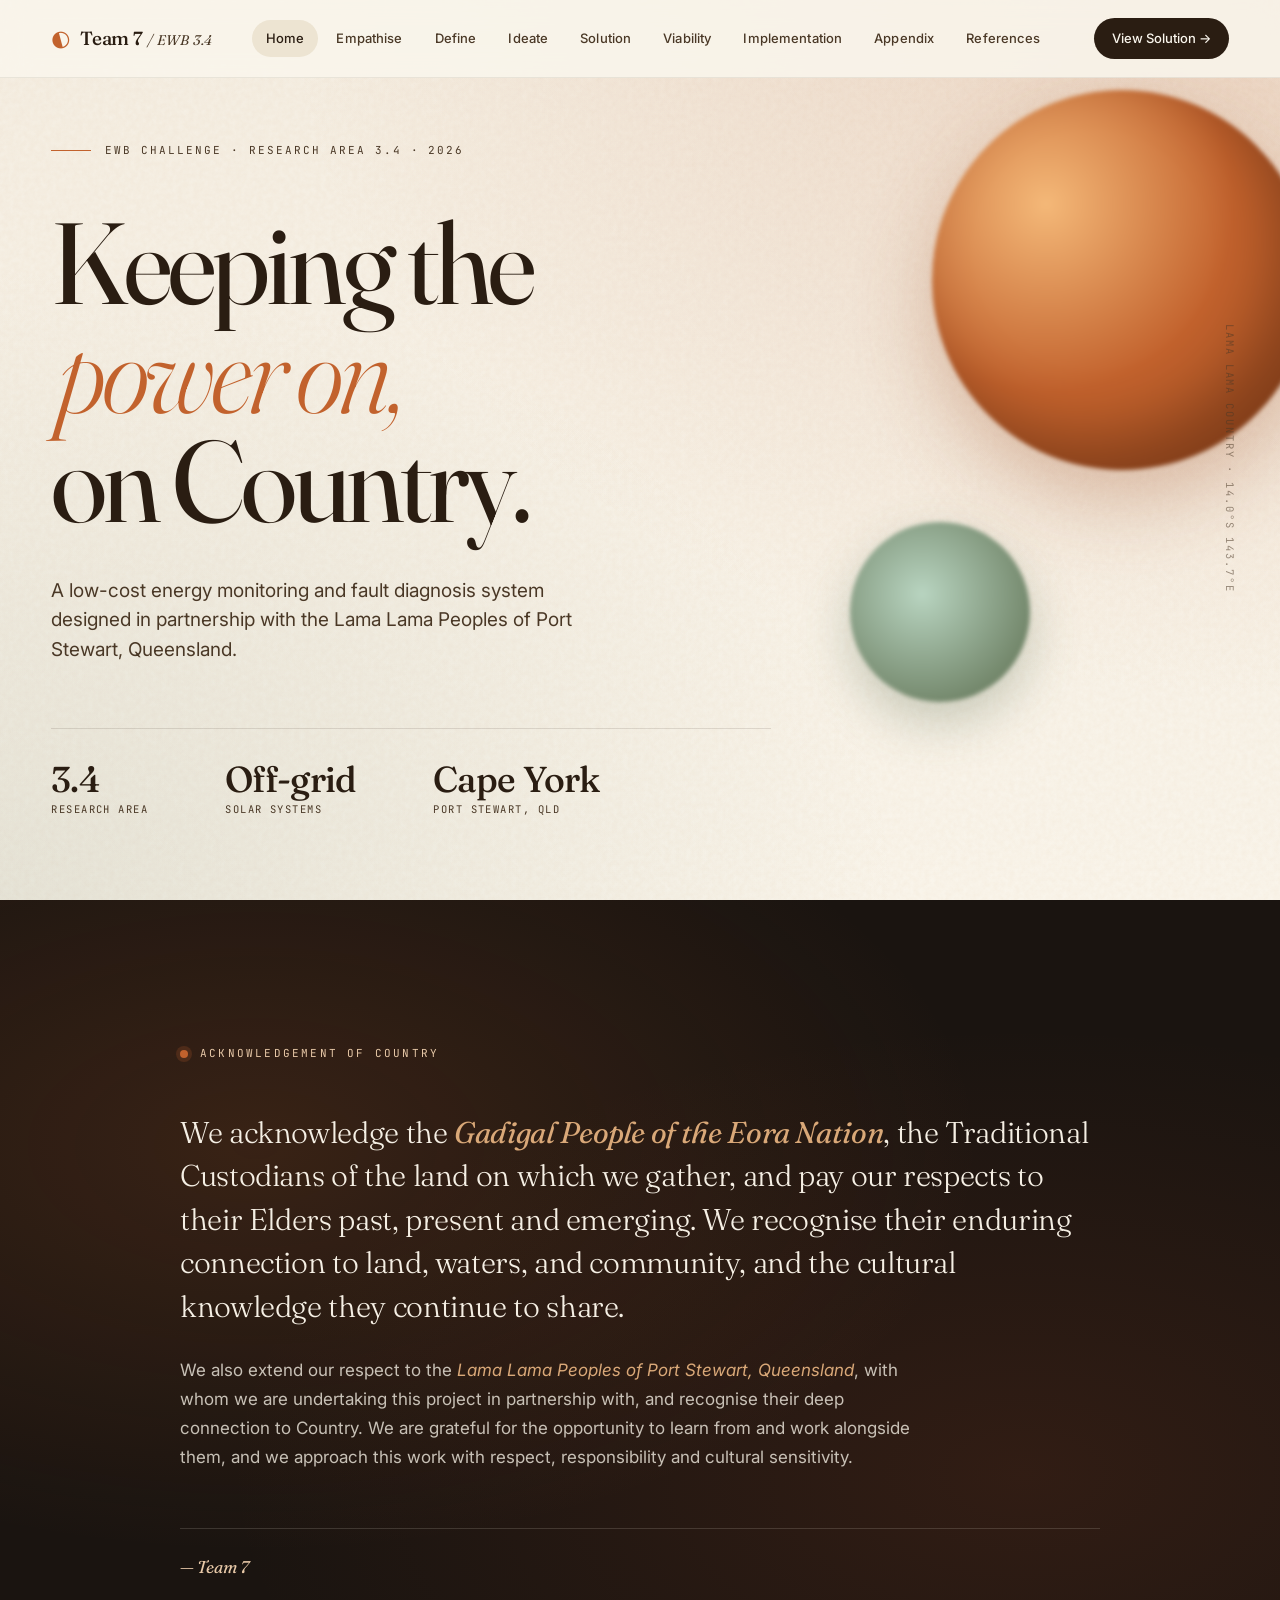
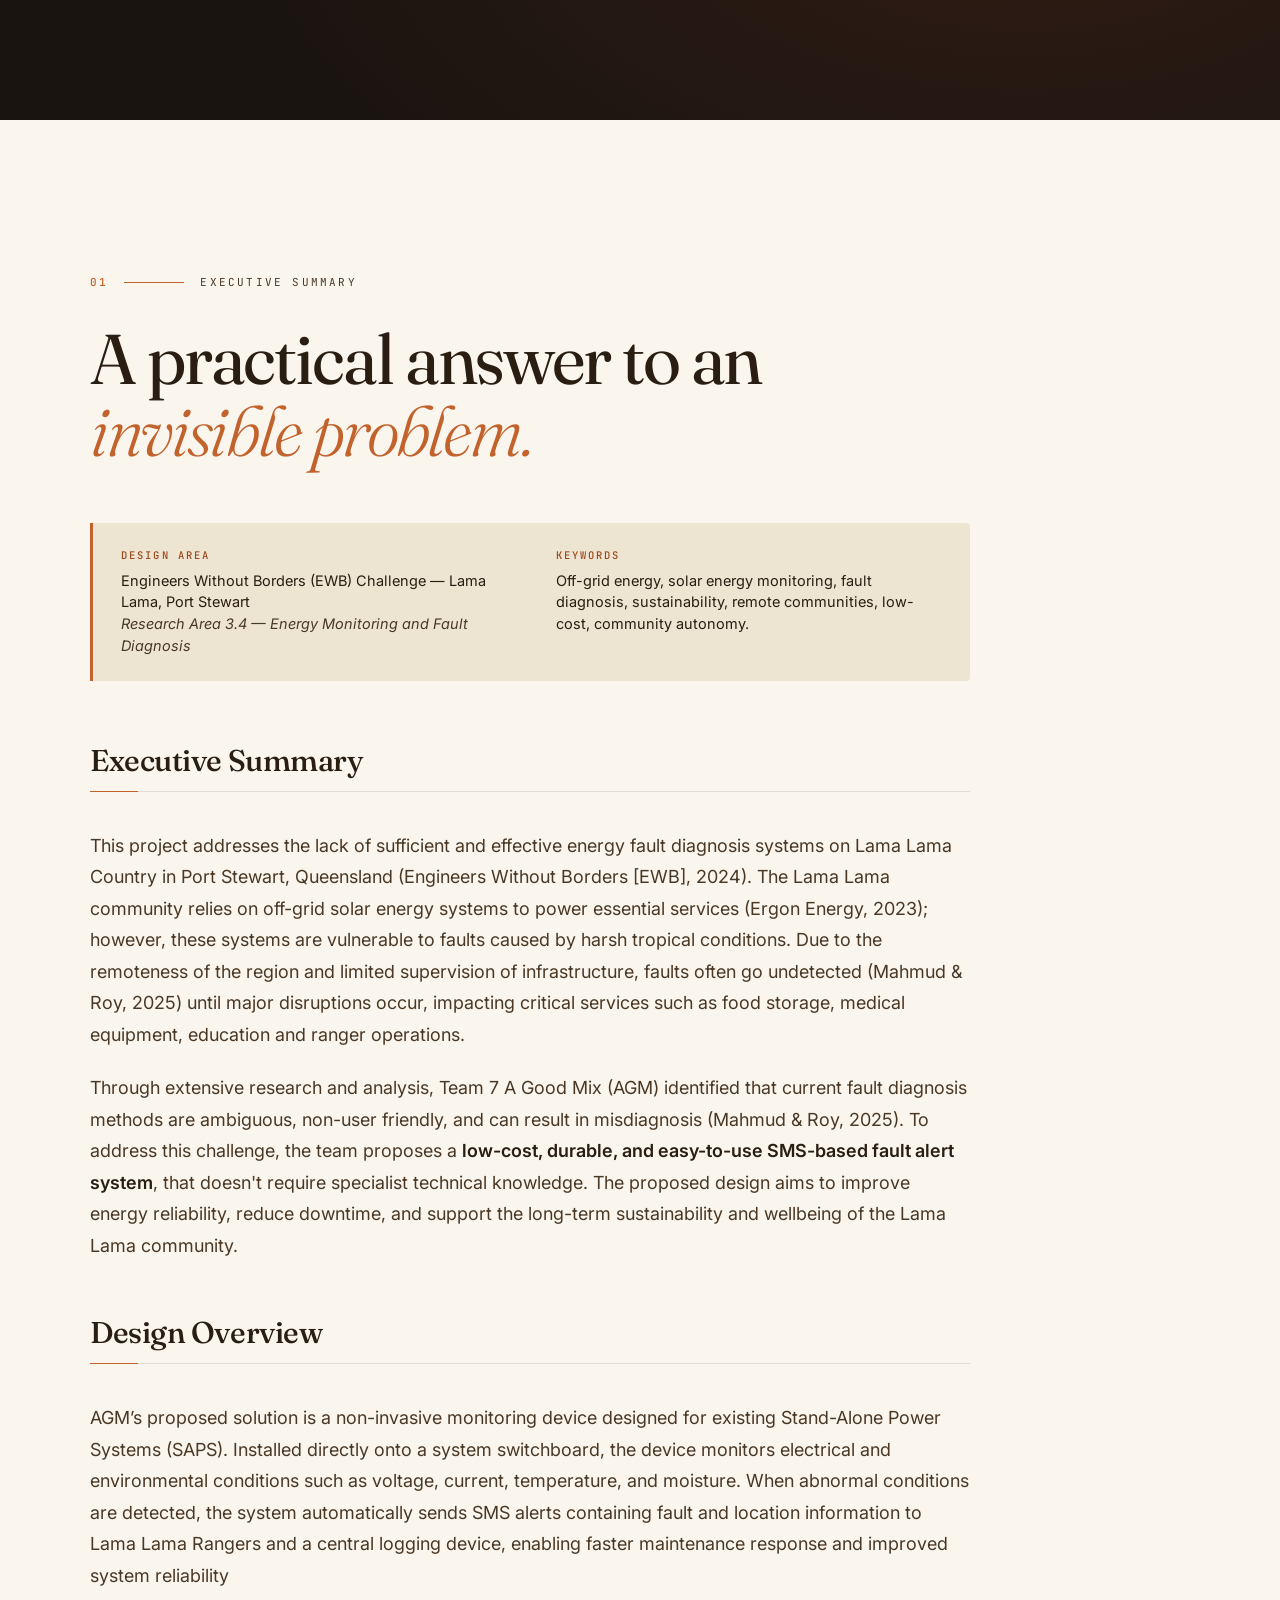
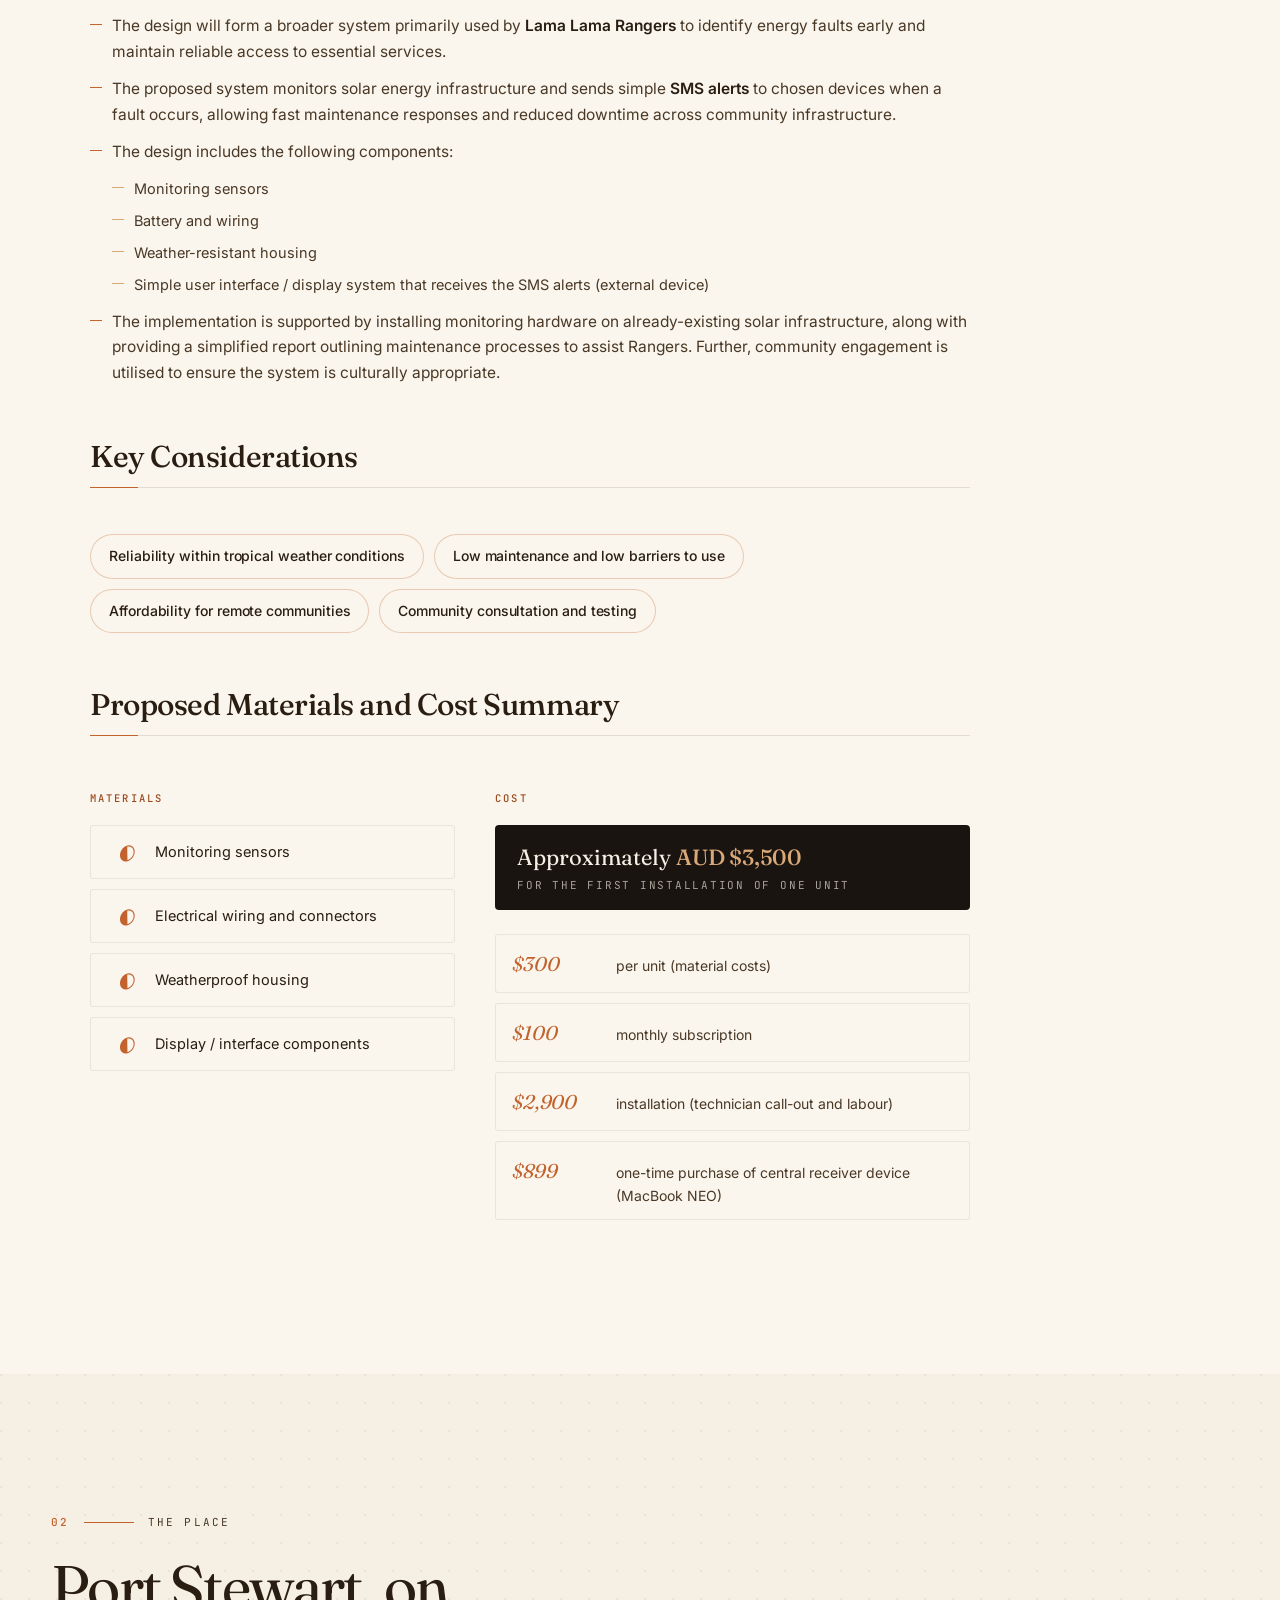
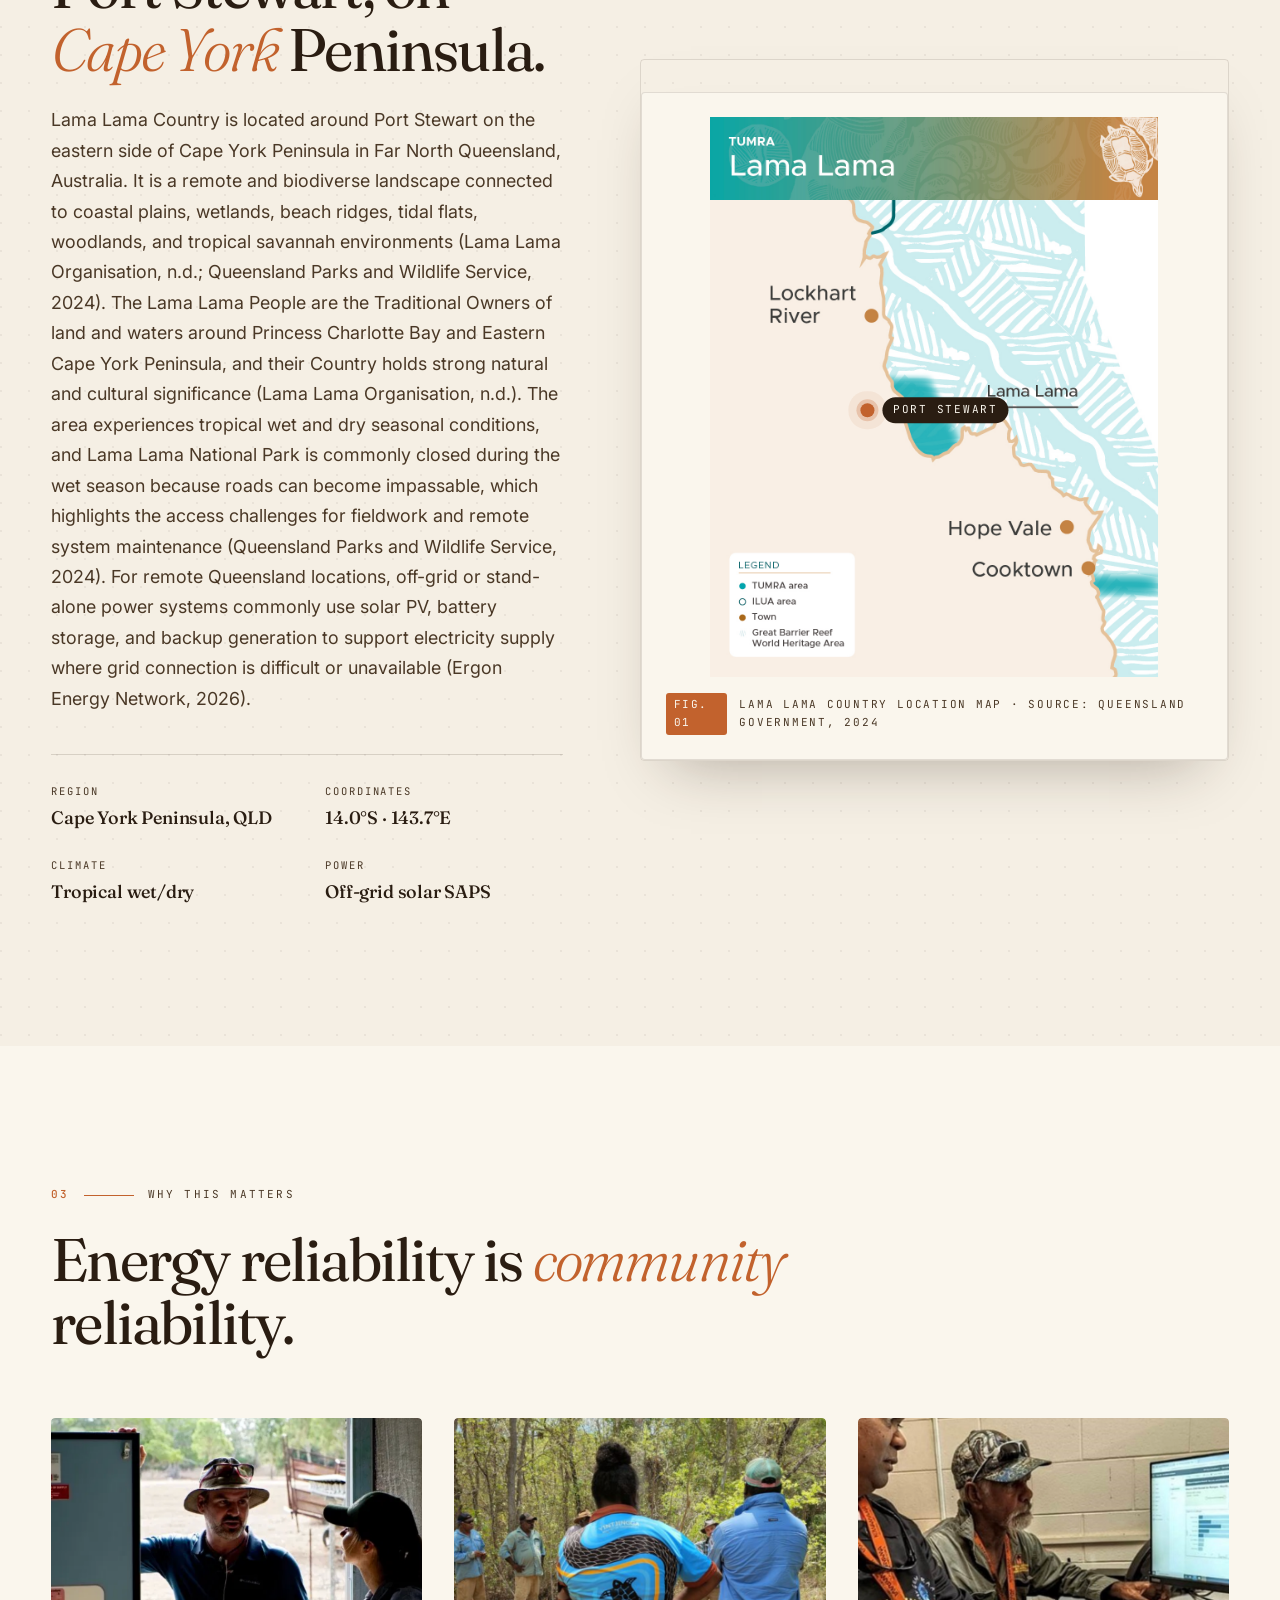
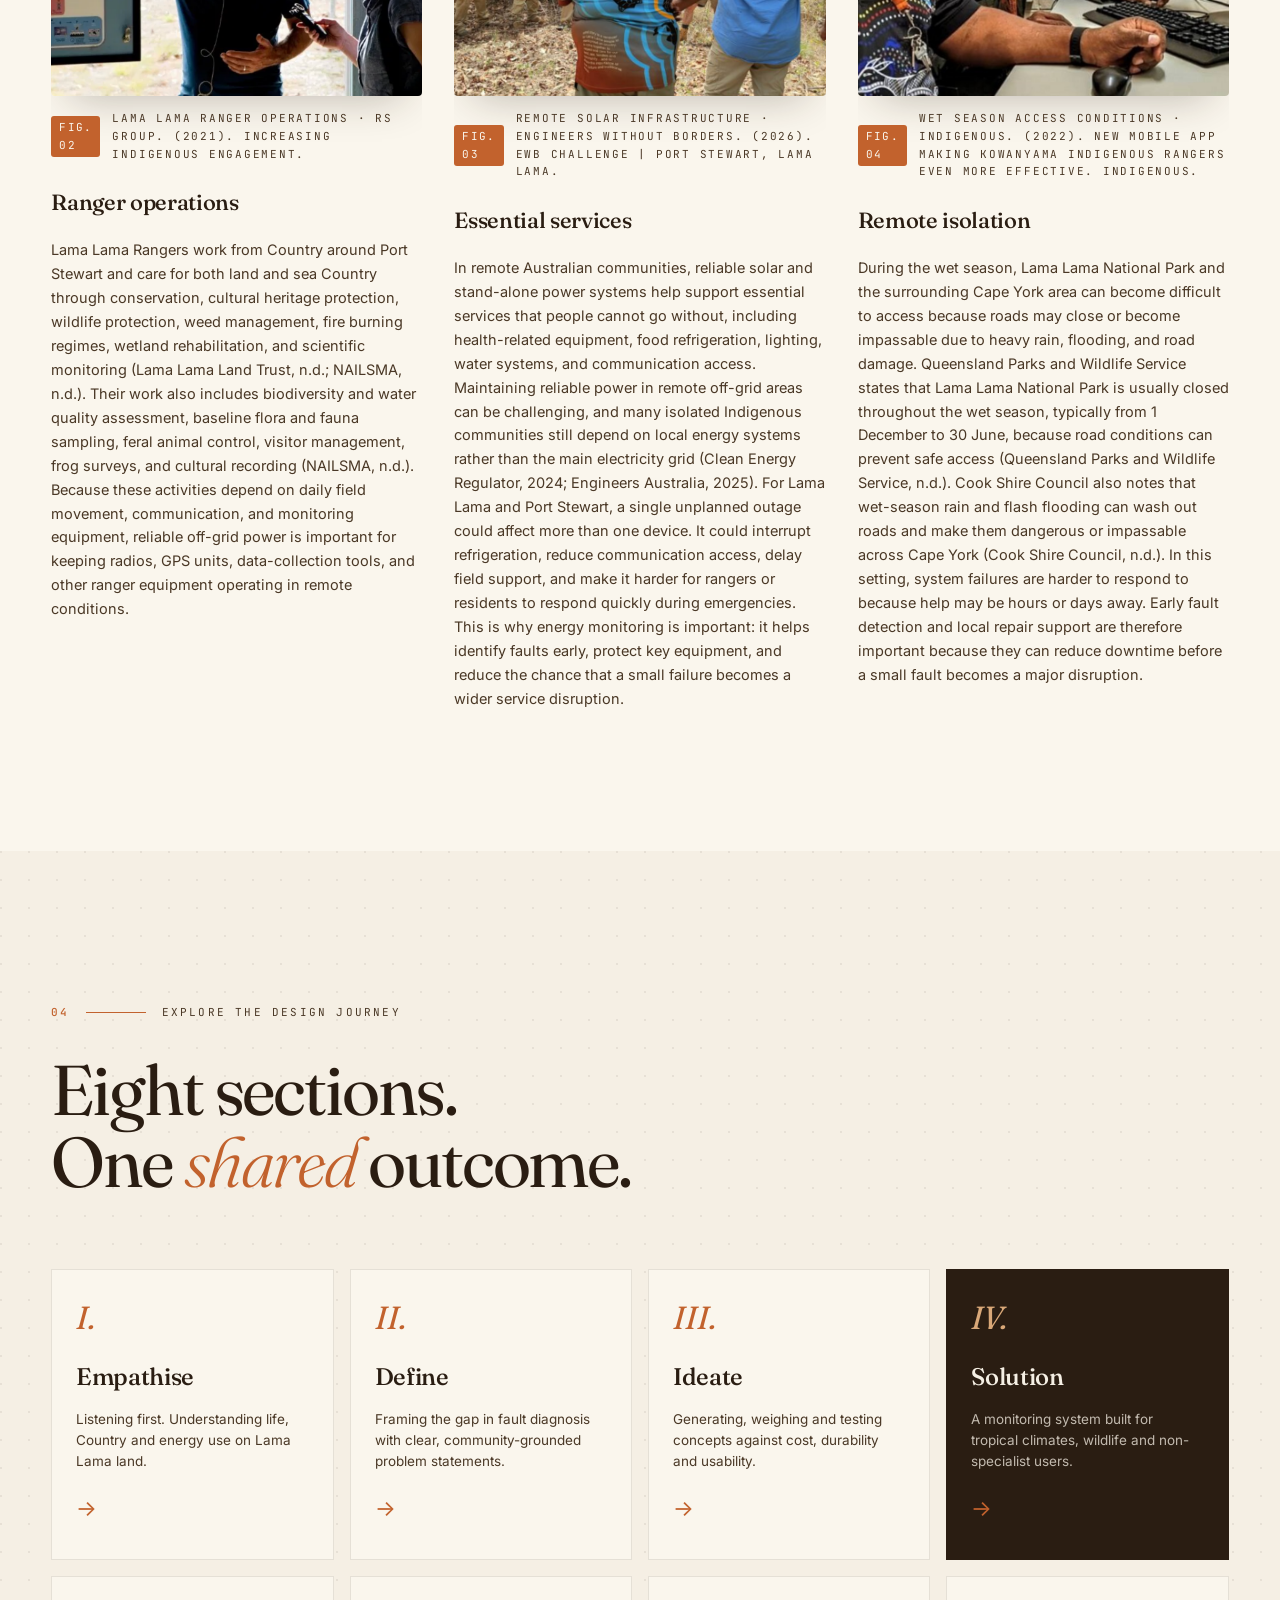
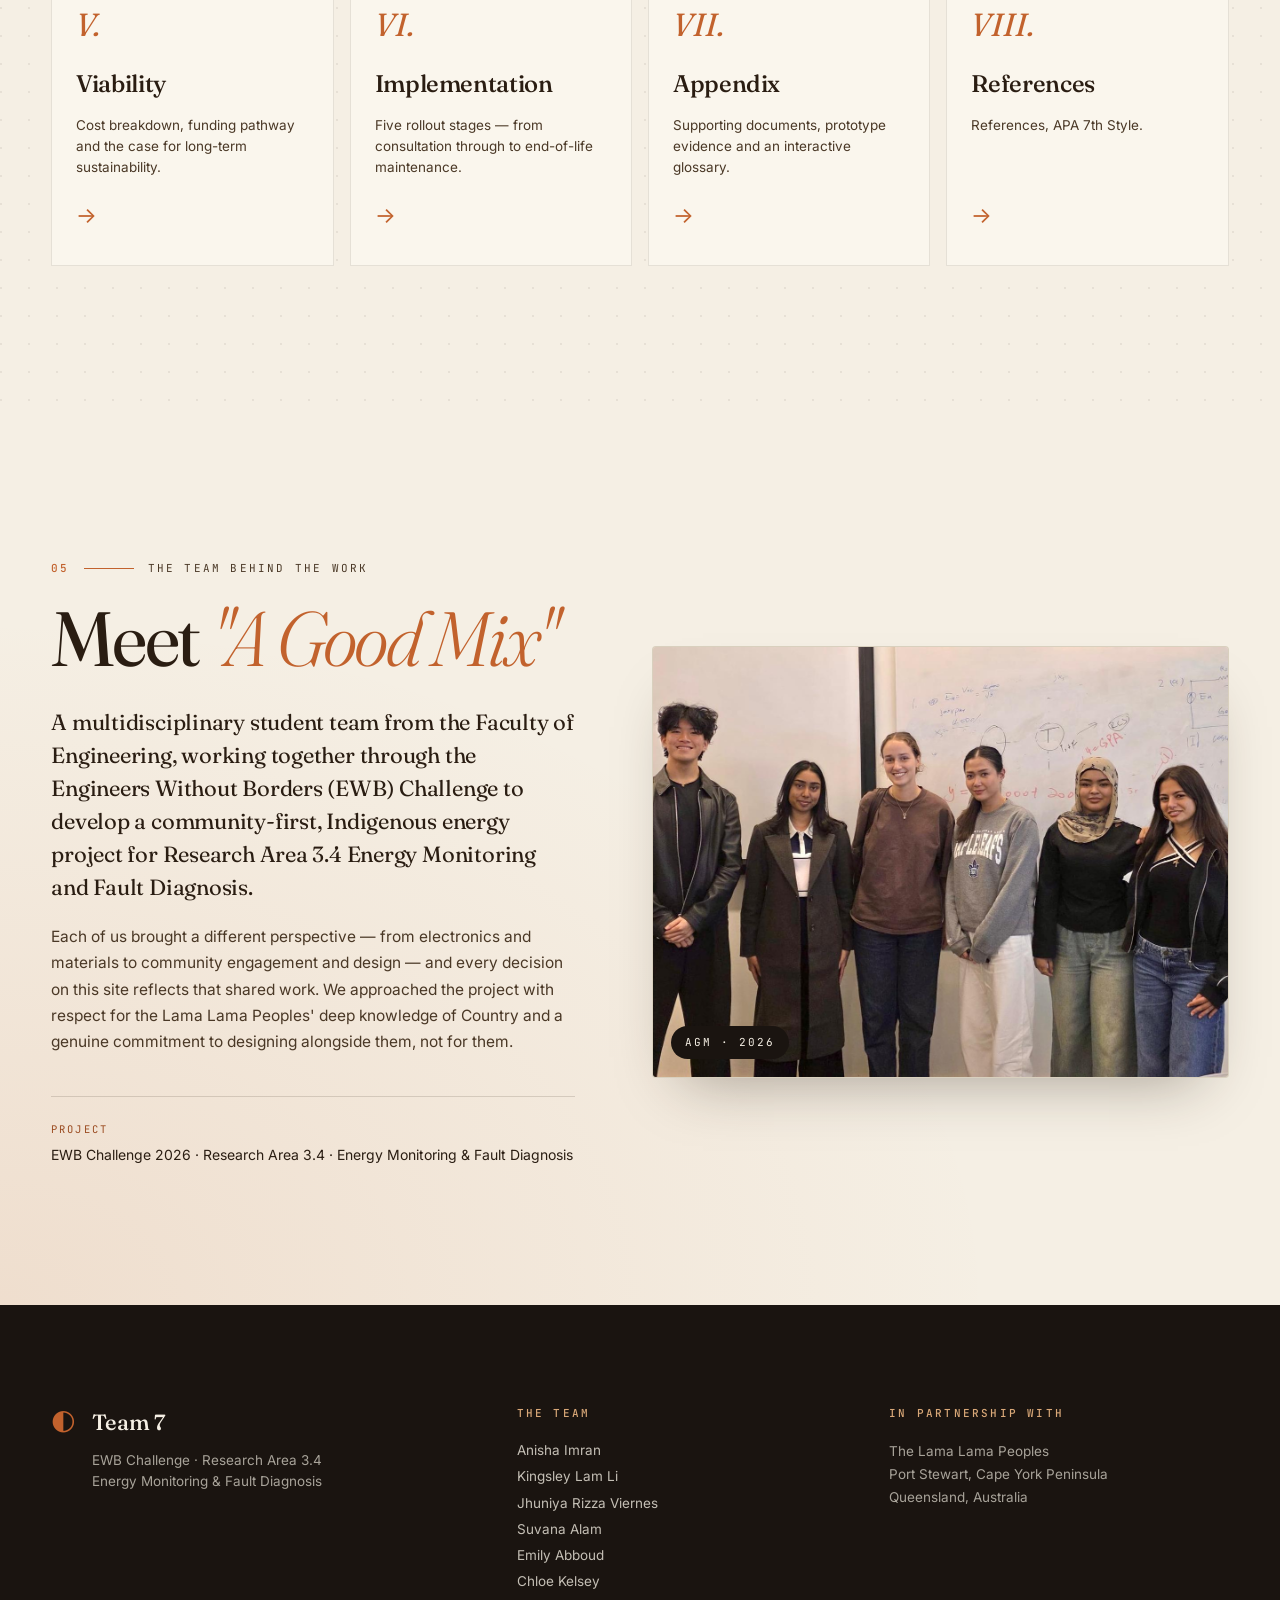
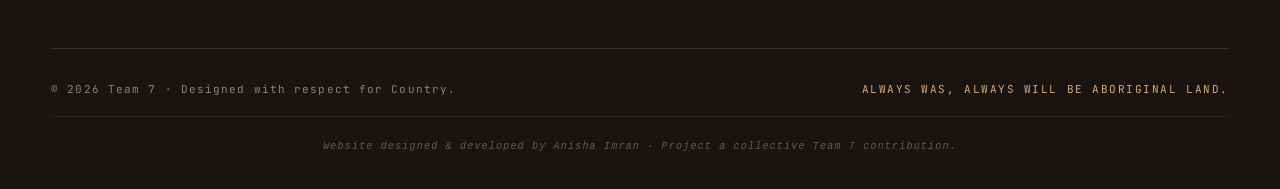
==== commit 57d7a47e: "footer" ====
--- a/index.html
+++ b/index.html
@@ -565,27 +565,44 @@
     </section>
 
     <!-- FOOTER -->
-    <footer class="footer">
-        <div class="footer__top">
-            <div class="footer__brand">
-                <span class="footer__mark">◐</span>
-                <div>
-                    <h4>Team 7</h4>
-                    <p>EWB Challenge · Research Area 3.4<br>Energy Monitoring &amp; Fault Diagnosis</p>
-                </div>
-            </div>
-
-            <div class="footer__partner">
-                <h5>In partnership with</h5>
-                <p>The Lama Lama Peoples<br>Port Stewart, Cape York Peninsula<br>Queensland, Australia</p>
-            </div>
-        </div>
-
-        <div class="footer__bottom">
-            <span>© 2026 Team 7 · Designed with respect for Country.</span>
-            <span class="footer__ack">Always was, always will be Aboriginal land.</span>
-        </div>
-    </footer>
+<!-- FOOTER -->
+<footer class="footer">
+    <div class="footer__top">
+        <div class="footer__brand">
+            <span class="footer__mark">◐</span>
+            <div>
+                <h4>Team 7</h4>
+                <p>EWB Challenge · Research Area 3.4<br>Energy Monitoring &amp; Fault Diagnosis</p>
+            </div>
+        </div>
+
+        <div class="footer__team">
+            <h5>The team</h5>
+            <ul class="footer__team-list">
+                <li>Anisha Imran</li>
+                <li>Kingsley Lam Li</li>
+                <li>Jhuniya Rizza Viernes</li>
+                <li>Suvana Alam</li>
+                <li>Emily Abboud</li>
+                <li>Chloe Kelsey</li>
+            </ul>
+        </div>
+
+        <div class="footer__partner">
+            <h5>In partnership with</h5>
+            <p>The Lama Lama Peoples<br>Port Stewart, Cape York Peninsula<br>Queensland, Australia</p>
+        </div>
+    </div>
+
+    <div class="footer__bottom">
+        <span>© 2026 Team 7 · Designed with respect for Country.</span>
+        <span class="footer__ack">Always was, always will be Aboriginal land.</span>
+    </div>
+
+    <div class="footer__credit">
+        <span>Website designed &amp; developed by Anisha Imran · Project a collective Team 7 contribution.</span>
+    </div>
+</footer>
 
 </body>
 </html>
--- a/style.css
+++ b/style.css
@@ -1773,6 +1773,7 @@
 
 .block {
     padding: clamp(70px, 10vw, 120px) var(--gutter);
+    overflow: visible;
 }
 
 .block--bone { background: var(--bone); }
@@ -1785,6 +1786,7 @@
 .block__inner {
     max-width: var(--max);
     margin: 0 auto;
+    overflow: visible;
 }
 
 .block__eyebrow {
@@ -4633,6 +4635,7 @@
     grid-template-columns: 360px 1fr;
     gap: 64px;
     align-items: start;  /* changed from center → start */
+    overflow: visible;
 }
 
 .donut {
@@ -4643,6 +4646,8 @@
     max-width: 100%;
     flex-shrink: 0;
     z-index: 3;
+    overflow: visible;
+    margin-bottom: -180px;
 }
 
 .donut svg {
@@ -4717,6 +4722,33 @@
     text-transform: uppercase;
     color: var(--ochre);
     font-style: normal;
+}
+
+/* New: separated interactive donut so it can be moved without shifting layout */
+.donut-wrap { position: relative; width: 360px; height: 360px; }
+.donut-display { position: relative; width: 100%; height: 100%; }
+.interactive-donut {
+    position: absolute;
+    left: 0;
+    top: 0;
+    width: 360px;
+    height: 360px;
+    pointer-events: auto;
+    z-index: 4;
+    transform: translateY(-100px); /* adjust this value to move the coloured pie up/down */
+}
+.interactive-slice {
+    transition: stroke-width 0.3s var(--ease), opacity 0.3s var(--ease);
+    cursor: pointer;
+    transform-origin: center;
+}
+.interactive-slice:hover,
+.donut__slice--active {
+    stroke-width: 40;
+}
+
+.interactive-donut:has(.donut__slice--active) .interactive-slice:not(.donut__slice--active) {
+    opacity: 0.35;
 }
 
 /* Legend list */
@@ -5090,14 +5122,18 @@
     width: 360px;
     height: 360px;
     max-width: 100%;
+    display: grid;
+    place-items: center;
     flex-shrink: 0;
 }
 
 .donut svg {
     width: 100%;
     height: 100%;
+    aspect-ratio: 1 / 1;
     overflow: visible;
     display: block;
+    margin: 0 auto;
 }
 
 .donut__slice {
@@ -5802,4 +5838,71 @@
     .risk__grid { grid-template-columns: 1fr; gap: 20px; }
     .risk__head { flex-direction: column; align-items: flex-start; }
     .risk-tools { flex-direction: column; align-items: stretch; }
+}
+/* ============================================
+   FOOTER · TEAM NAMES + SUBTLE CREDIT
+   ============================================ */
+
+.footer__top {
+    grid-template-columns: 1.3fr 1fr 1.1fr !important;
+}
+
+.footer__team {
+    display: flex;
+    flex-direction: column;
+    gap: 10px;
+}
+
+.footer__team h5 {
+    font-family: var(--mono);
+    font-size: 11px;
+    letter-spacing: 0.2em;
+    text-transform: uppercase;
+    color: var(--clay);
+    font-weight: 500;
+    margin-bottom: 8px;
+}
+
+.footer__team-list {
+    list-style: none;
+    padding: 0;
+    margin: 0;
+    display: flex;
+    flex-direction: column;
+    gap: 6px;
+}
+
+.footer__team-list li {
+    font-size: 13.5px;
+    line-height: 1.5;
+    color: rgba(245, 239, 228, 0.78);
+    font-family: var(--body);
+    transition: color 0.3s var(--ease);
+}
+
+.footer__team-list li:hover {
+    color: var(--ochre-soft);
+}
+
+/* Subtle credit line */
+.footer__credit {
+    max-width: var(--max);
+    margin: 18px auto 0;
+    padding-top: 14px;
+    border-top: 1px solid rgba(245, 239, 228, 0.06);
+    text-align: center;
+}
+
+.footer__credit span {
+    font-family: var(--mono);
+    font-size: 10px;
+    letter-spacing: 0.12em;
+    color: rgba(245, 239, 228, 0.32);
+    font-style: italic;
+}
+
+@media (max-width: 760px) {
+    .footer__top {
+        grid-template-columns: 1fr !important;
+    }
 }
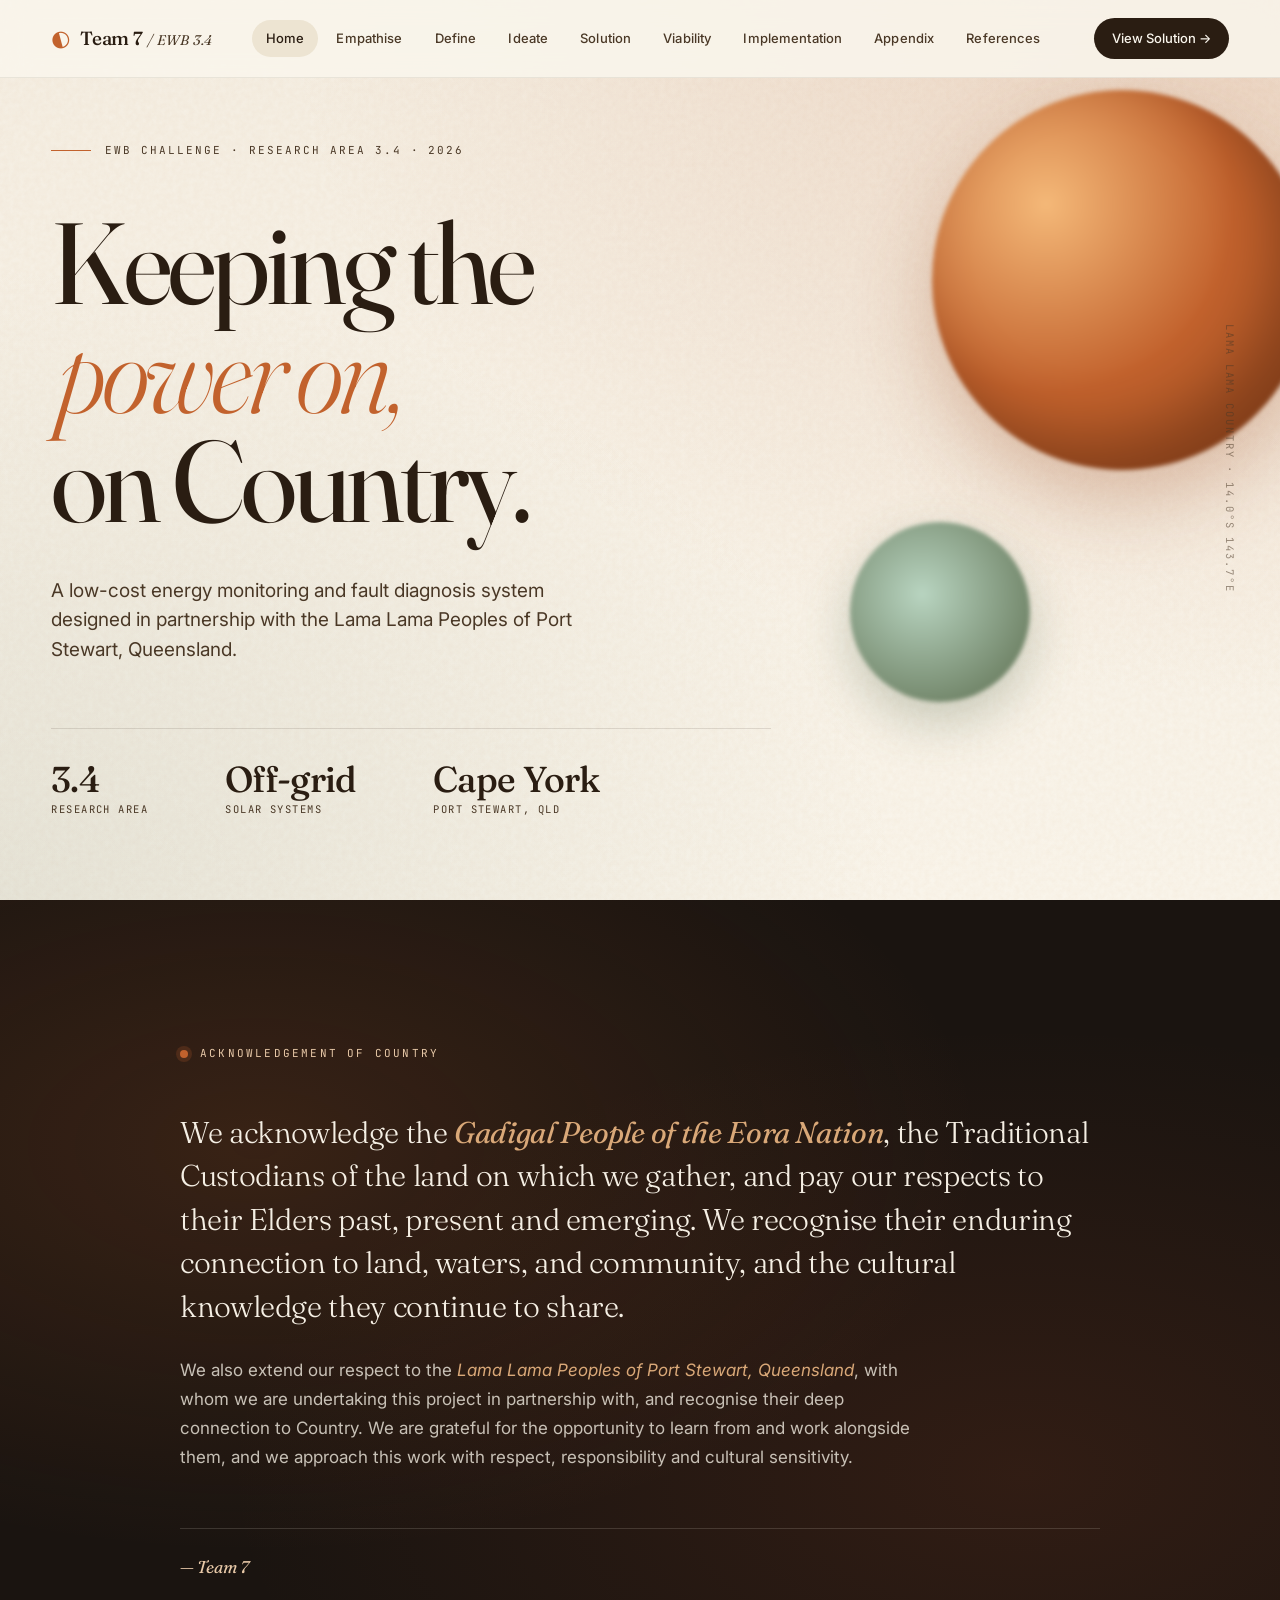
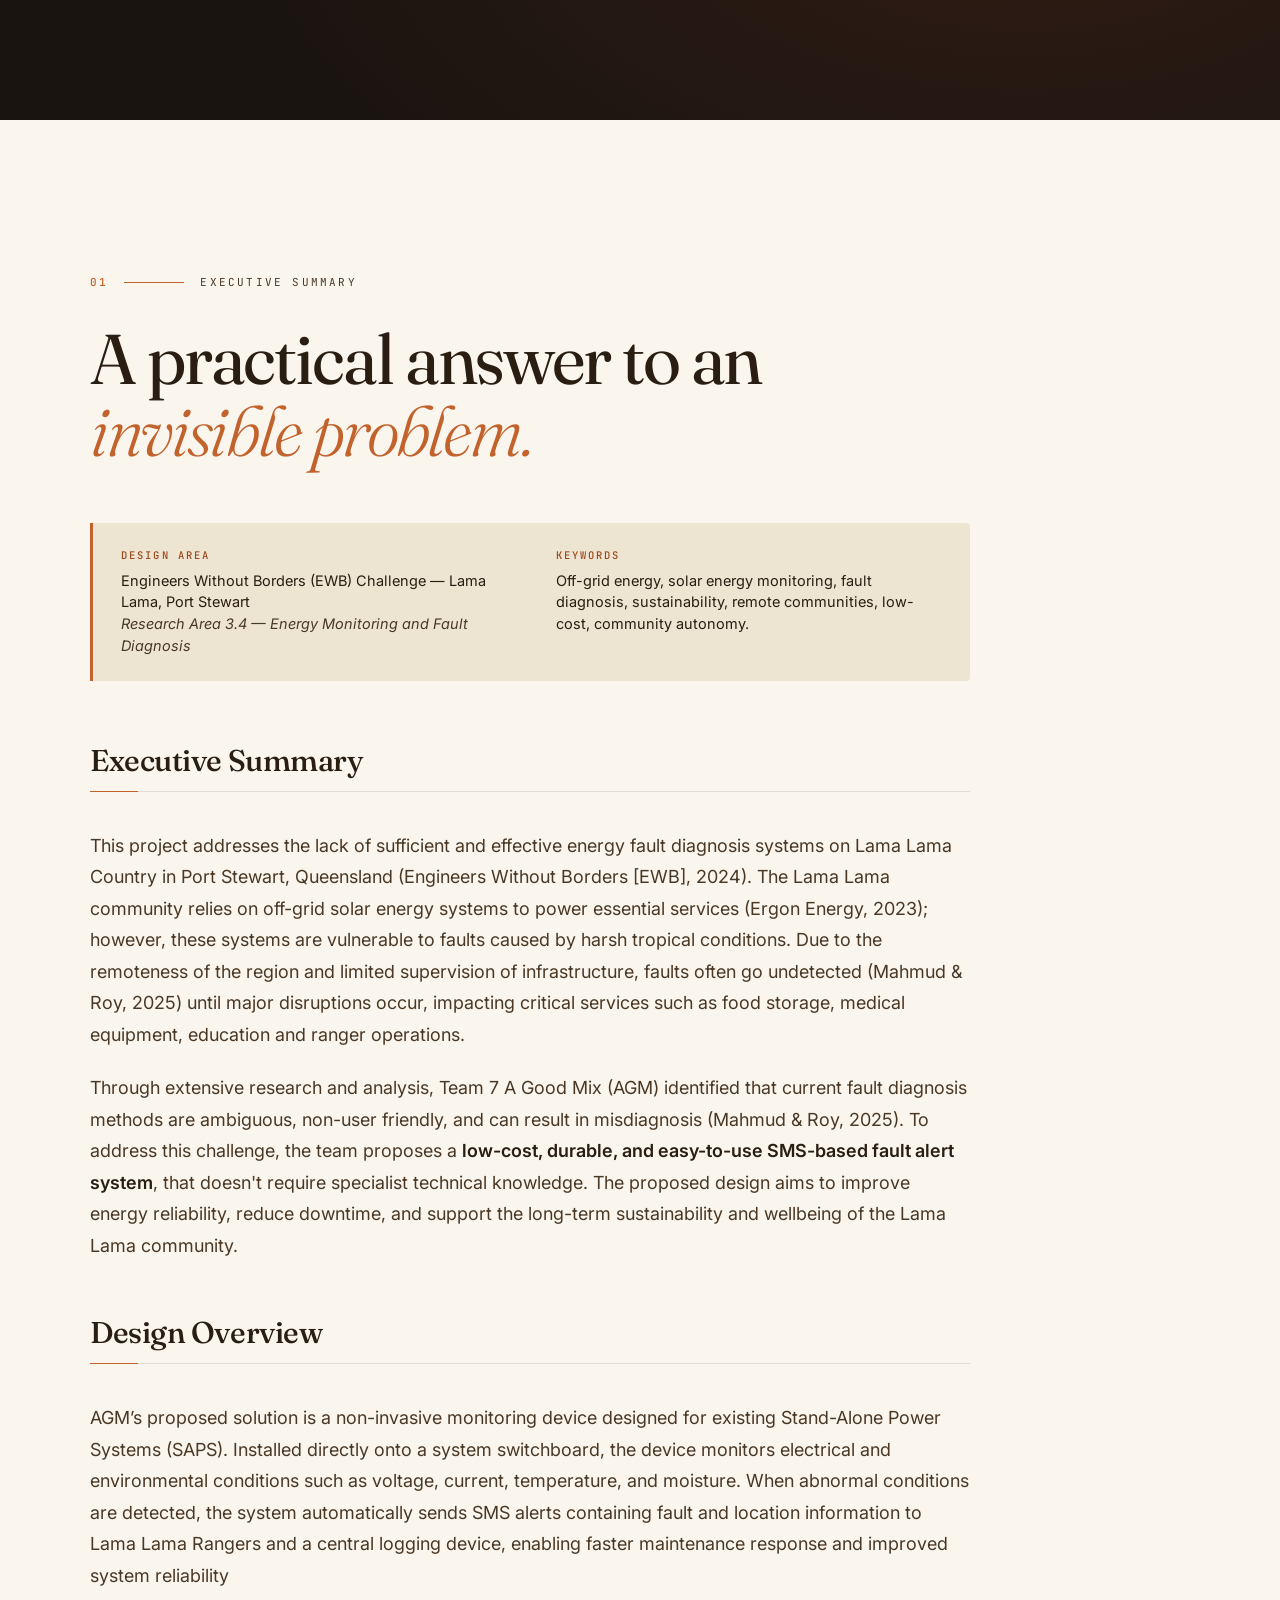
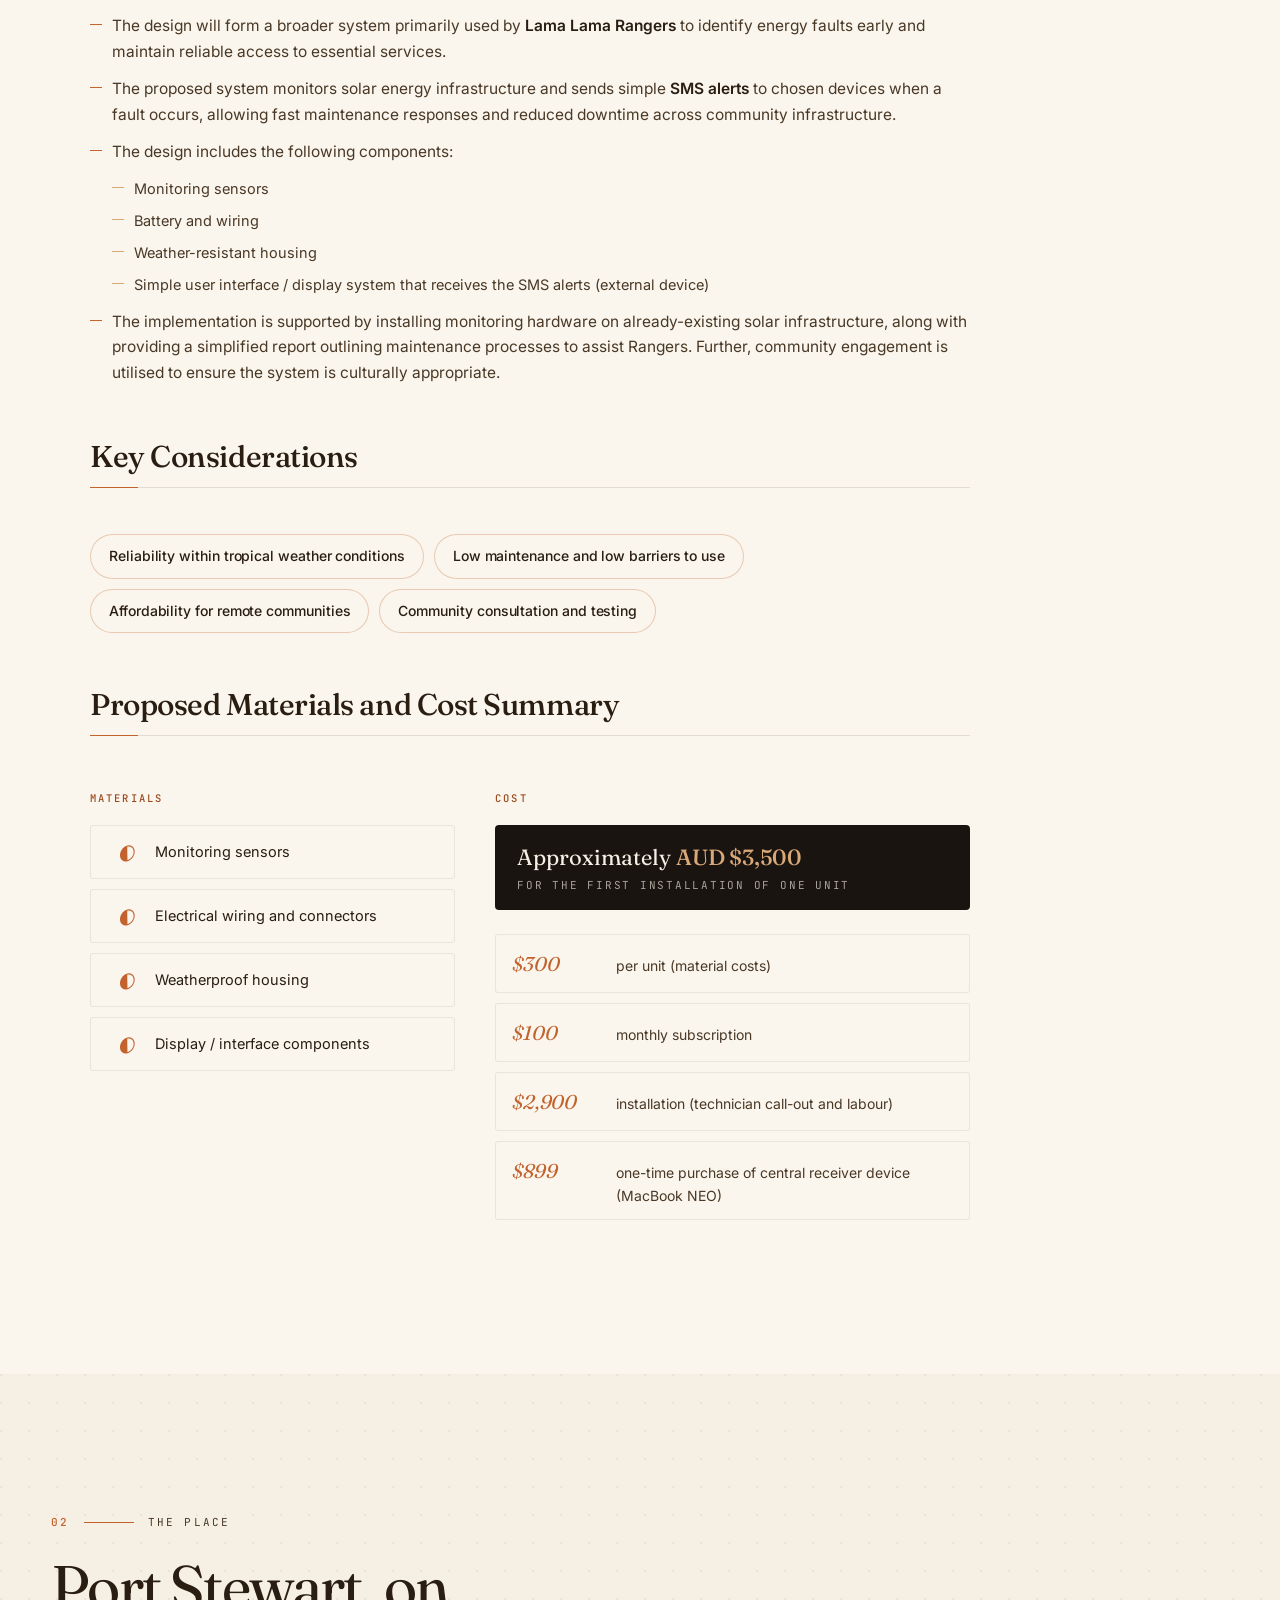
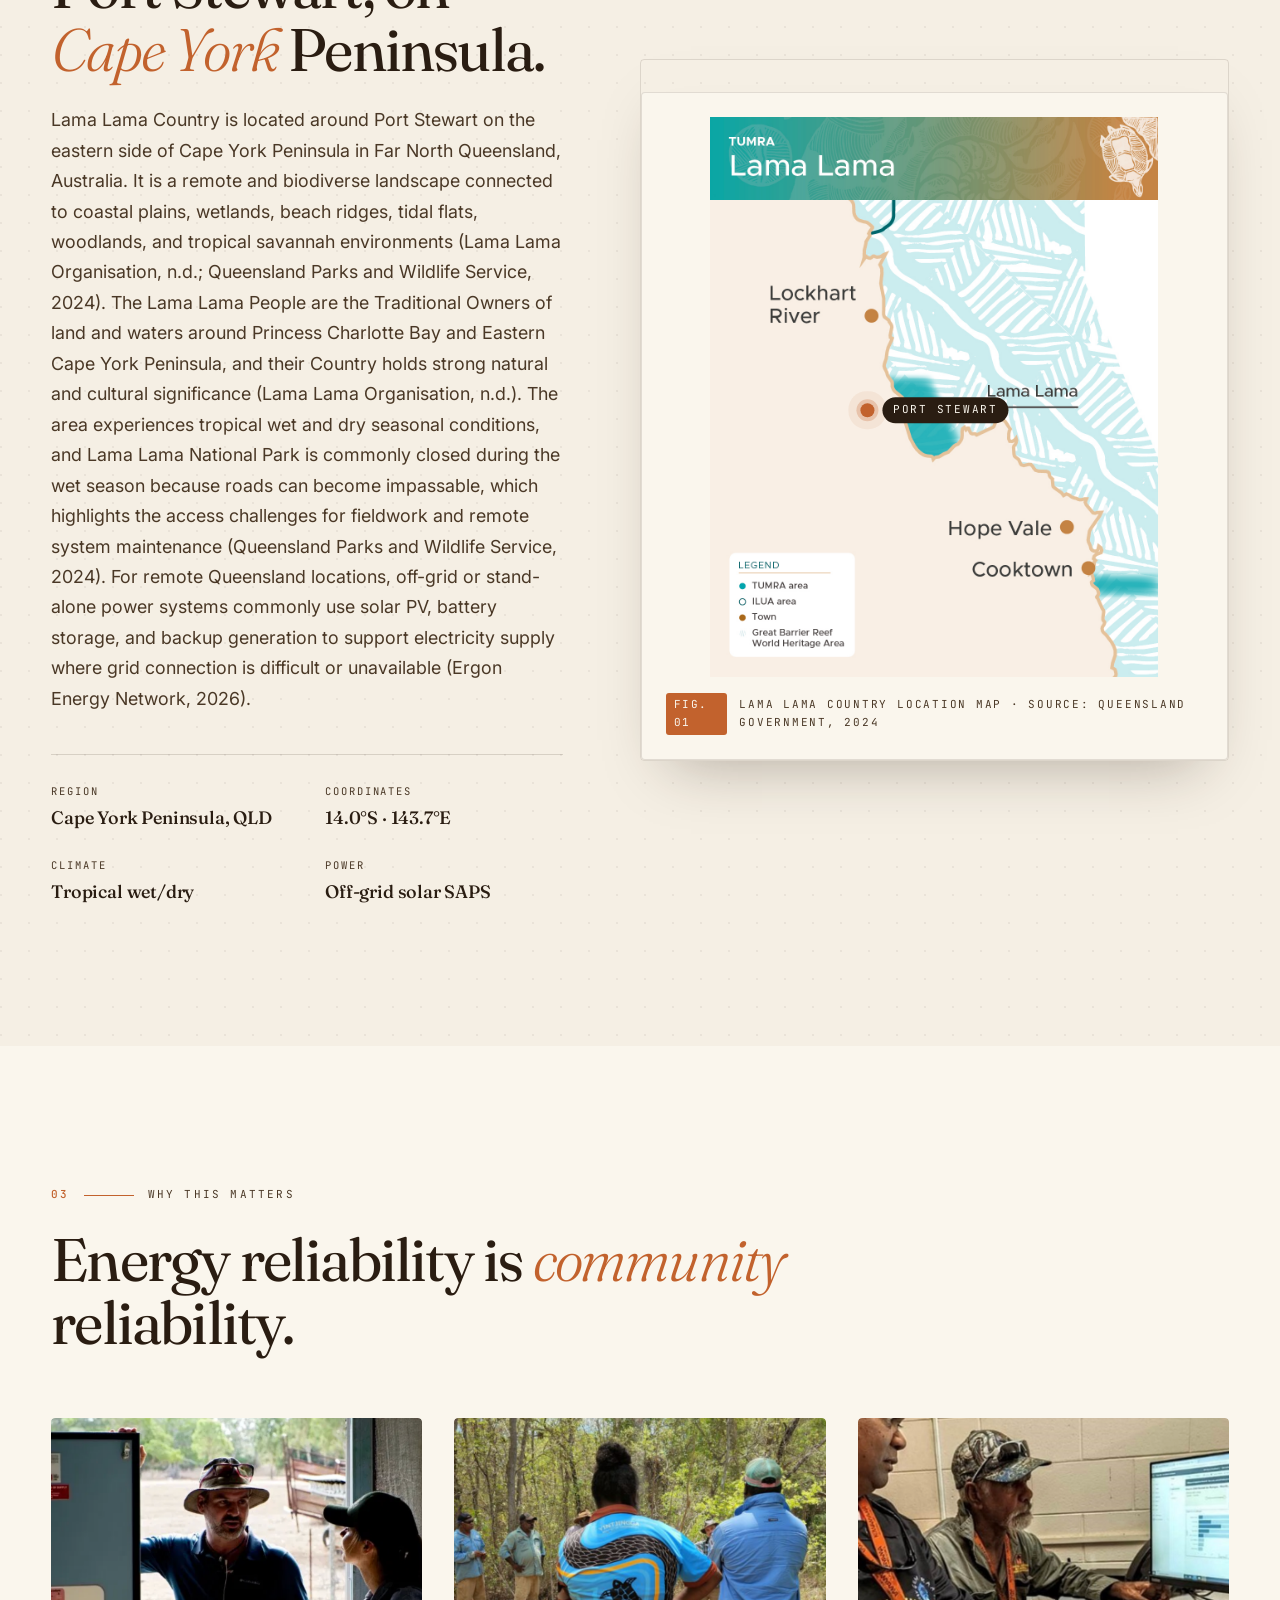
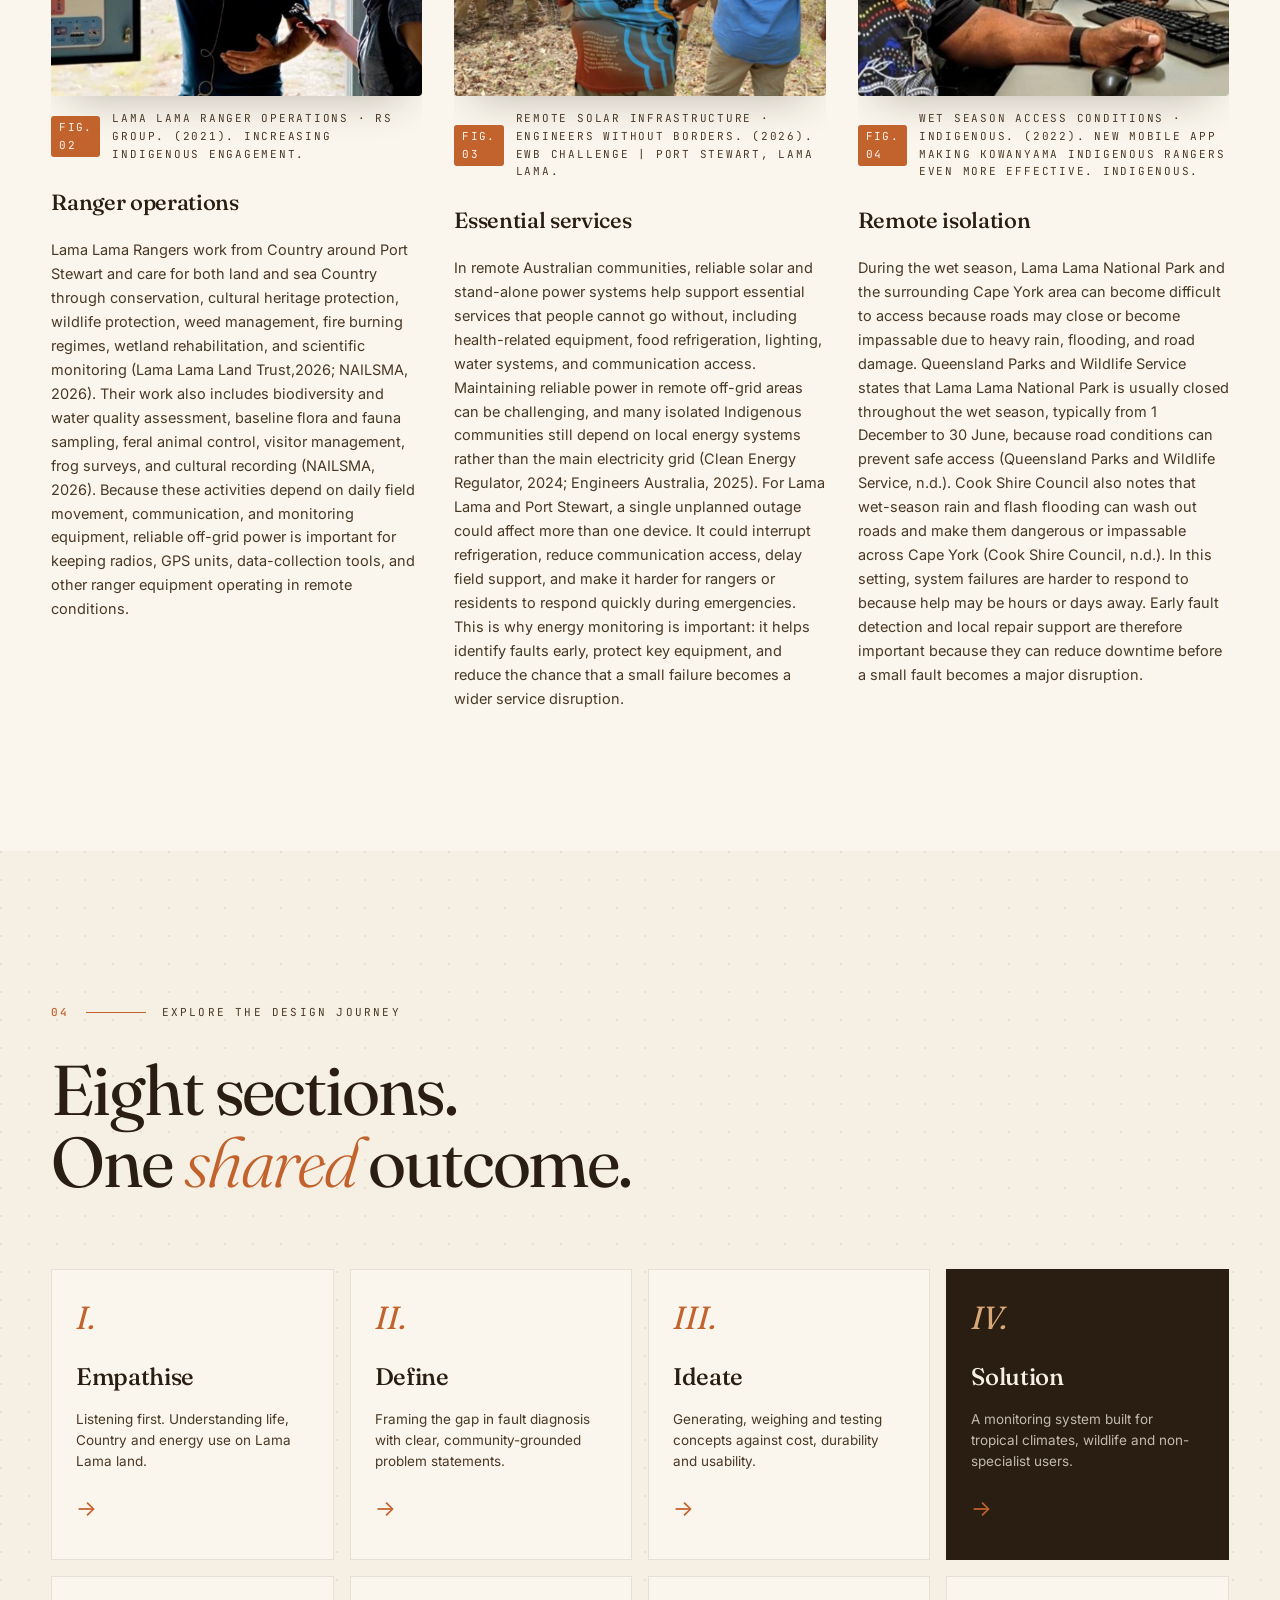
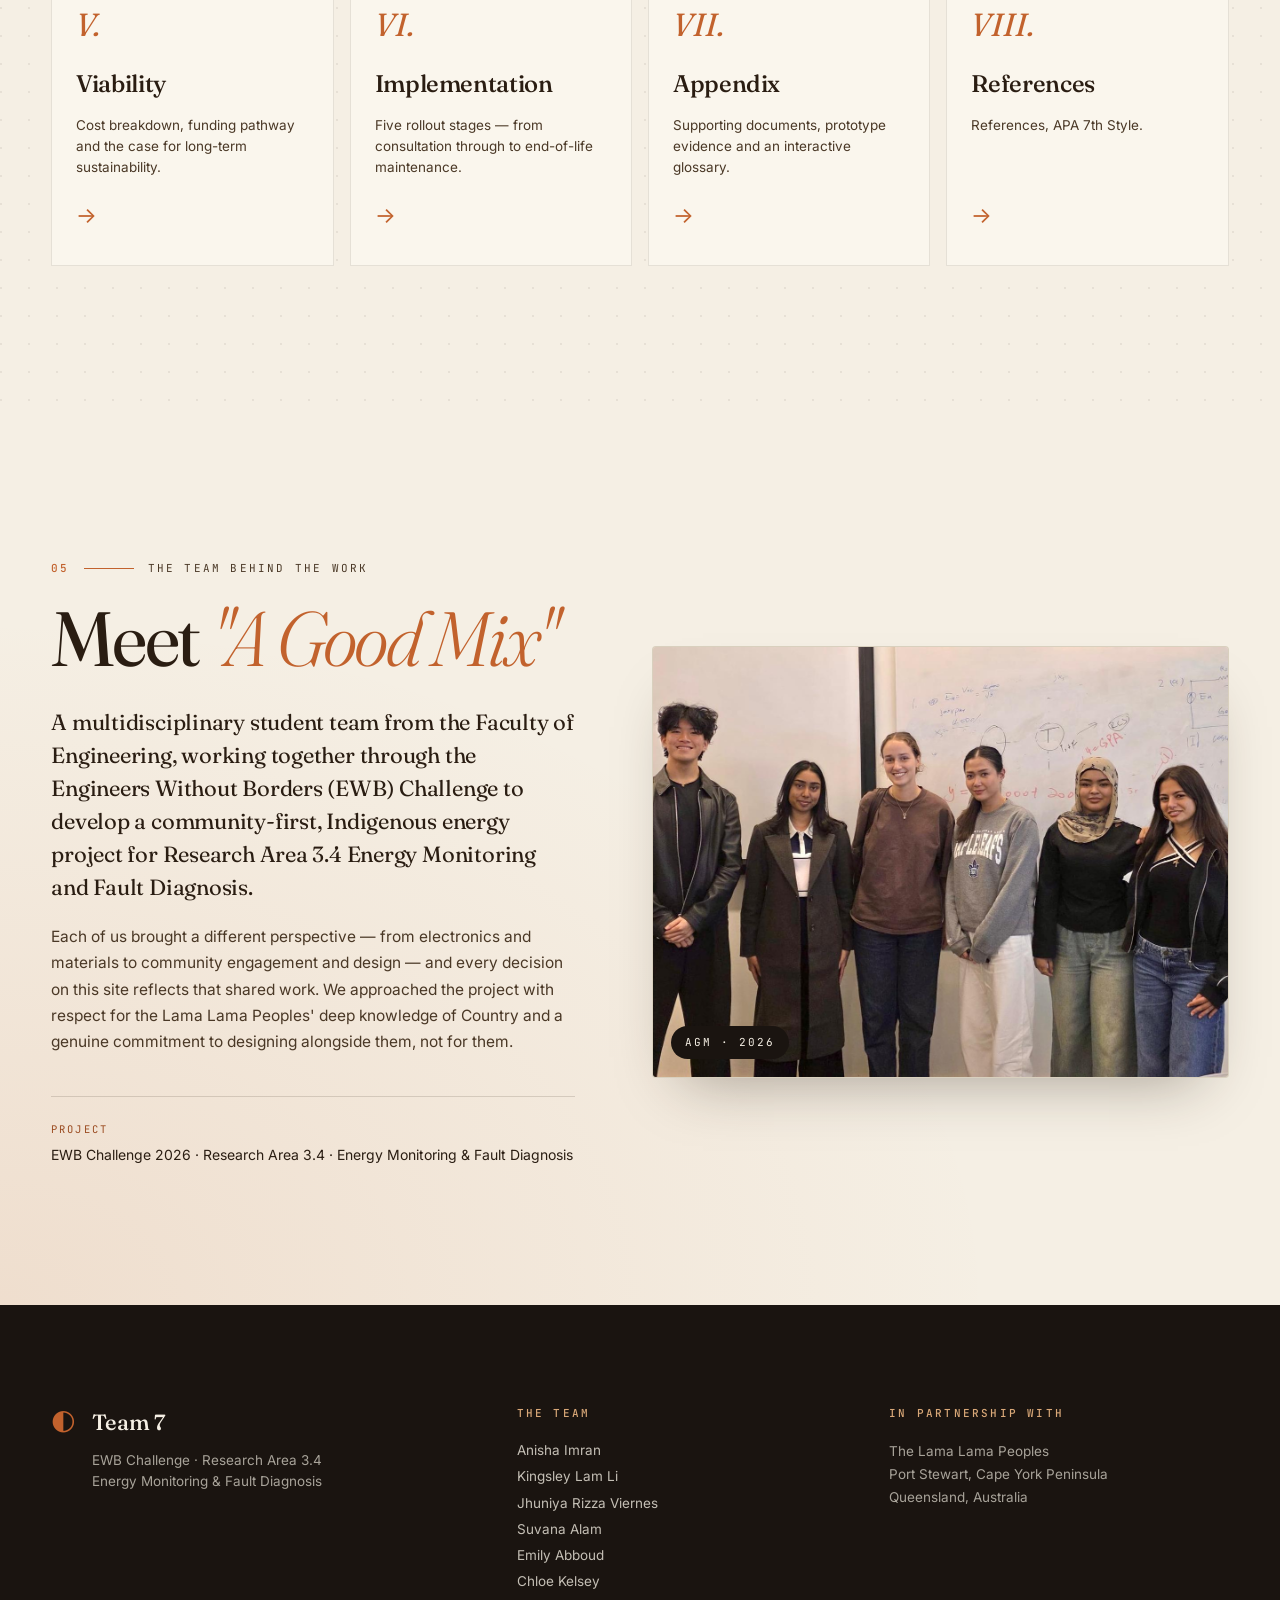
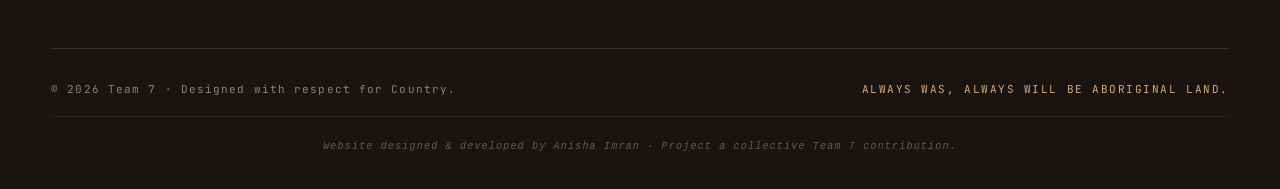
==== commit 3bdb4626: "updated ND" ====
--- a/index.html
+++ b/index.html
@@ -387,9 +387,9 @@
                     <p>
                         Lama Lama Rangers work from Country around Port Stewart and care for both land and sea 
                         Country through conservation, cultural heritage protection, wildlife protection, weed management, 
-                        fire burning regimes, wetland rehabilitation, and scientific monitoring (Lama Lama Land Trust, n.d.; 
-                        NAILSMA, n.d.). Their work also includes biodiversity and water quality assessment, baseline flora and 
-                        fauna sampling, feral animal control, visitor management, frog surveys, and cultural recording (NAILSMA, n.d.).
+                        fire burning regimes, wetland rehabilitation, and scientific monitoring (Lama Lama Land Trust,2026; 
+                        NAILSMA, 2026). Their work also includes biodiversity and water quality assessment, baseline flora and 
+                        fauna sampling, feral animal control, visitor management, frog surveys, and cultural recording (NAILSMA, 2026).
                         Because these activities depend on daily field movement, communication, and monitoring equipment, reliable off-grid 
                         power is important for keeping radios, GPS units, data-collection tools, and other ranger equipment operating in remote 
                         conditions.
--- a/style.css
+++ b/style.css
@@ -4638,118 +4638,10 @@
     overflow: visible;
 }
 
-.donut {
-    position: relative;
-    width: 360px;
-    height: 360px;
-    aspect-ratio: 1 / 1;
-    max-width: 100%;
-    flex-shrink: 0;
-    z-index: 3;
-    overflow: visible;
-    margin-bottom: -180px;
-}
-
-.donut svg {
-    width: 100%;
-    height: 100%;
-    aspect-ratio: 1 / 1;
-    overflow: visible;
-    display: block;
-}
-
 .cost-block {
     align-items: center; 
 }
-.donut__slice {
-    transition: stroke-width 0.3s var(--ease), opacity 0.3s var(--ease);
-    cursor: pointer;
-    transform-origin: center;
-}
-
-.donut__slice:hover,
-.donut__slice--active {
-    stroke-width: 40;
-}
-
-.donut__slice:not(.donut__slice--active) {
-    opacity: 1;
-}
-
-/* When any slice is active, dim the others slightly */
-.donut:has(.donut__slice--active) .donut__slice:not(.donut__slice--active) {
-    opacity: 0.35;
-}
-
-.donut__centre {
-    position: absolute;
-    inset: 0;
-    display: flex;
-    flex-direction: column;
-    align-items: center;
-    justify-content: center;
-    text-align: center;
-    pointer-events: none;
-    padding: 0 30px;
-}
-
-.donut__centre-label {
-    font-family: var(--mono);
-    font-size: 10.5px;
-    letter-spacing: 0.2em;
-    text-transform: uppercase;
-    color: var(--ink-soft);
-    margin-bottom: 6px;
-    font-weight: 500;
-    transition: color 0.3s var(--ease);
-}
-
-.donut__centre-value {
-    font-family: var(--display);
-    font-size: clamp(28px, 3.5vw, 42px);
-    color: var(--ink);
-    font-weight: 500;
-    letter-spacing: -0.02em;
-    line-height: 1.05;
-    margin-bottom: 6px;
-    transition: color 0.3s var(--ease);
-}
-
-.donut__centre-hint {
-    font-family: var(--mono);
-    font-size: 10.5px;
-    letter-spacing: 0.16em;
-    text-transform: uppercase;
-    color: var(--ochre);
-    font-style: normal;
-}
-
-/* New: separated interactive donut so it can be moved without shifting layout */
-.donut-wrap { position: relative; width: 360px; height: 360px; }
-.donut-display { position: relative; width: 100%; height: 100%; }
-.interactive-donut {
-    position: absolute;
-    left: 0;
-    top: 0;
-    width: 360px;
-    height: 360px;
-    pointer-events: auto;
-    z-index: 4;
-    transform: translateY(-100px); /* adjust this value to move the coloured pie up/down */
-}
-.interactive-slice {
-    transition: stroke-width 0.3s var(--ease), opacity 0.3s var(--ease);
-    cursor: pointer;
-    transform-origin: center;
-}
-.interactive-slice:hover,
-.donut__slice--active {
-    stroke-width: 40;
-}
-
-.interactive-donut:has(.donut__slice--active) .interactive-slice:not(.donut__slice--active) {
-    opacity: 0.35;
-}
+
 
 /* Legend list */
 .cost-legend {
@@ -4955,17 +4847,6 @@
     margin-top: 4px;
 }
 
-/* Responsive */
-@media (max-width: 900px) {
-    .cost-block {
-        grid-template-columns: 1fr;
-        gap: 40px;
-        justify-items: center;
-    }
-    .donut { width: 280px; }
-    .cost-legend { width: 100%; max-width: 480px; }
-    .cost-details { grid-template-columns: 1fr; }
-}
 /* ============================================
    MATERIAL TESTING · TPU / ABS BLOCKS
    ============================================ */
@@ -5092,19 +4973,6 @@
     padding: 0;
 }
 /* ============================================
-   VIABILITY · REBUILT CSS
-   
-   PASTE INSTRUCTIONS:
-   1. In your style.css, DELETE every block under these old comments:
-        — "VIABILITY · COST BREAKDOWN" (the donut + .cost-leg + .cost-card stuff)
-        — "FUNDING TIMELINE (horizontal flow)" (.funding, .f-step, .f-connector, .fn-card)
-      The old .funding-notes / .fn-card rules CAN stay if you like — this file
-      redeclares them in the same way so they'll still work.
-   2. Paste THIS file at the end of style.css.
-   ============================================ */
-
-
-/* ============================================
    COST BLOCK · donut + legend (fixed)
    ============================================ */
 
@@ -5115,79 +4983,6 @@
     gap: 64px;
     align-items: center;
     max-width: 980px;
-}
-
-.donut {
-    position: relative;
-    width: 360px;
-    height: 360px;
-    max-width: 100%;
-    display: grid;
-    place-items: center;
-    flex-shrink: 0;
-}
-
-.donut svg {
-    width: 100%;
-    height: 100%;
-    aspect-ratio: 1 / 1;
-    overflow: visible;
-    display: block;
-    margin: 0 auto;
-}
-
-.donut__slice {
-    transition: stroke-width 0.3s var(--ease), opacity 0.3s var(--ease);
-    cursor: pointer;
-}
-
-.donut__slice:hover,
-.donut__slice--active {
-    stroke-width: 40;
-}
-
-.donut:has(.donut__slice--active) .donut__slice:not(.donut__slice--active) {
-    opacity: 0.35;
-}
-
-.donut__centre {
-    position: absolute;
-    inset: 0;
-    display: flex;
-    flex-direction: column;
-    align-items: center;
-    justify-content: center;
-    text-align: center;
-    pointer-events: none;
-    padding: 0 30px;
-}
-
-.donut__centre-label {
-    font-family: var(--mono);
-    font-size: 10.5px;
-    letter-spacing: 0.2em;
-    text-transform: uppercase;
-    color: var(--ink-soft);
-    margin-bottom: 6px;
-    font-weight: 500;
-}
-
-.donut__centre-value {
-    font-family: var(--display);
-    font-size: clamp(28px, 3.5vw, 42px);
-    color: var(--ink);
-    font-weight: 500;
-    letter-spacing: -0.02em;
-    line-height: 1.05;
-    margin-bottom: 6px;
-}
-
-.donut__centre-hint {
-    font-family: var(--mono);
-    font-size: 10.5px;
-    letter-spacing: 0.16em;
-    text-transform: uppercase;
-    color: var(--ochre);
 }
 
 .cost-legend {
@@ -5383,18 +5178,6 @@
     color: var(--ink-soft);
     font-style: italic;
 }
-
-@media (max-width: 900px) {
-    .cost-block {
-        grid-template-columns: 1fr;
-        gap: 40px;
-        justify-items: center;
-    }
-    .donut { width: 280px; height: 280px; }
-    .cost-legend { width: 100%; max-width: 480px; }
-    .cost-cards { grid-template-columns: 1fr; }
-}
-
 
 /* ============================================
    FUNDING · RIVER TIMELINE
@@ -5905,4 +5688,214 @@
     .footer__top {
         grid-template-columns: 1fr !important;
     }
+}
+/* ============================================
+   DONUT CHART · CLEAN FINAL VERSION
+   ============================================ */
+
+.cost-block {
+    margin-top: 48px;
+    display: grid;
+    grid-template-columns: 360px 1fr;
+    gap: 64px;
+    align-items: center;
+    max-width: 980px;
+}
+
+.donut {
+    position: relative;
+    width: 360px;
+    height: 360px;
+    max-width: 100%;
+}
+
+.donut svg {
+    width: 100%;
+    height: 100%;
+    overflow: visible;
+    display: block;
+}
+
+.donut__slice {
+    transition: stroke-width 0.3s var(--ease), opacity 0.3s var(--ease);
+    cursor: pointer;
+}
+
+.donut__slice:hover,
+.donut__slice--active {
+    stroke-width: 40;
+}
+
+.donut:has(.donut__slice--active) .donut__slice:not(.donut__slice--active) {
+    opacity: 0.35;
+}
+
+.donut__centre {
+    position: absolute;
+    inset: 0;
+    display: flex;
+    flex-direction: column;
+    align-items: center;
+    justify-content: center;
+    text-align: center;
+    pointer-events: none;
+    padding: 0 30px;
+}
+
+.donut__centre-label {
+    font-family: var(--mono);
+    font-size: 10.5px;
+    letter-spacing: 0.2em;
+    text-transform: uppercase;
+    color: var(--ink-soft);
+    margin-bottom: 6px;
+    font-weight: 500;
+}
+
+.donut__centre-value {
+    font-family: var(--display);
+    font-size: clamp(28px, 3.5vw, 42px);
+    color: var(--ink);
+    font-weight: 500;
+    letter-spacing: -0.02em;
+    line-height: 1.05;
+    margin-bottom: 6px;
+}
+
+.donut__centre-hint {
+    font-family: var(--mono);
+    font-size: 10.5px;
+    letter-spacing: 0.16em;
+    text-transform: uppercase;
+    color: var(--ochre);
+}
+
+@media (max-width: 900px) {
+    .cost-block {
+        grid-template-columns: 1fr;
+        gap: 40px;
+        justify-items: center;
+    }
+    .donut { width: 280px; height: 280px; }
+}
+/* ============================================
+   APPENDIX · PLACEHOLDER DOC CARD
+   ============================================ */
+
+.doc-card--placeholder {
+    background: repeating-linear-gradient(
+        135deg,
+        var(--paper),
+        var(--paper) 10px,
+        rgba(232, 220, 196, 0.4) 10px,
+        rgba(232, 220, 196, 0.4) 12px
+    );
+    grid-template-columns: 44px 1fr;
+    opacity: 0.85;
+}
+
+.doc-card--placeholder:hover {
+    border-color: rgba(42, 29, 18, 0.1);
+    box-shadow: none;
+}
+
+.doc-card--placeholder:hover::before {
+    transform: scaleY(0);
+}
+
+.doc-card--placeholder .doc-card__icon {
+    background: rgba(232, 220, 196, 0.6);
+    color: var(--ink-soft);
+    border-color: rgba(42, 29, 18, 0.1);
+}
+
+.doc-card--placeholder .doc-card__type {
+    color: var(--ink-soft);
+    background: var(--bone-warm);
+    padding: 2px 10px;
+    border-radius: 100px;
+    font-style: italic;
+}
+/* ============================================
+   APPENDIX · PREVIEW NOTICE
+   ============================================ */
+
+.preview-notice-wrap {
+    padding-top: 0 !important;
+    padding-bottom: clamp(40px, 5vw, 60px) !important;
+    background: var(--bone) !important;
+}
+
+.preview-notice {
+    max-width: var(--max);
+    margin: 0 auto;
+    display: grid;
+    grid-template-columns: 48px 1fr;
+    gap: 24px;
+    padding: 28px 32px;
+    background: var(--paper);
+    border: 1px solid rgba(194, 98, 45, 0.25);
+    border-left: 4px solid var(--ochre);
+    border-radius: 4px;
+    box-shadow: 0 12px 30px -22px rgba(42, 29, 18, 0.2);
+}
+
+.preview-notice__icon {
+    width: 44px;
+    height: 44px;
+    border-radius: 50%;
+    background: rgba(194, 98, 45, 0.12);
+    color: var(--ochre-deep);
+    display: flex;
+    align-items: center;
+    justify-content: center;
+    flex: 0 0 auto;
+}
+
+.preview-notice__body {
+    min-width: 0;
+}
+
+.preview-notice__label {
+    font-family: var(--mono);
+    font-size: 11px;
+    letter-spacing: 0.2em;
+    text-transform: uppercase;
+    color: var(--ochre-deep);
+    font-weight: 500;
+    display: block;
+    margin-bottom: 10px;
+}
+
+.preview-notice p {
+    font-size: 15px;
+    line-height: 1.65;
+    color: var(--ink-soft);
+    margin: 0;
+}
+
+.preview-notice strong {
+    color: var(--ink);
+    font-weight: 600;
+}
+
+.preview-notice em {
+    font-style: italic;
+    color: var(--ochre-deep);
+}
+
+@media (max-width: 600px) {
+    .preview-notice {
+        grid-template-columns: 1fr;
+        gap: 16px;
+        padding: 24px;
+    }
+    .preview-notice__icon { width: 36px; height: 36px; }
+}
+/* ============================================
+   IDEATE · CONCEPT NOTES (under figures)
+   ============================================ */
+.block__lead--after-figure {
+    margin-top: 40px;
+    margin-bottom: 24px;
 }
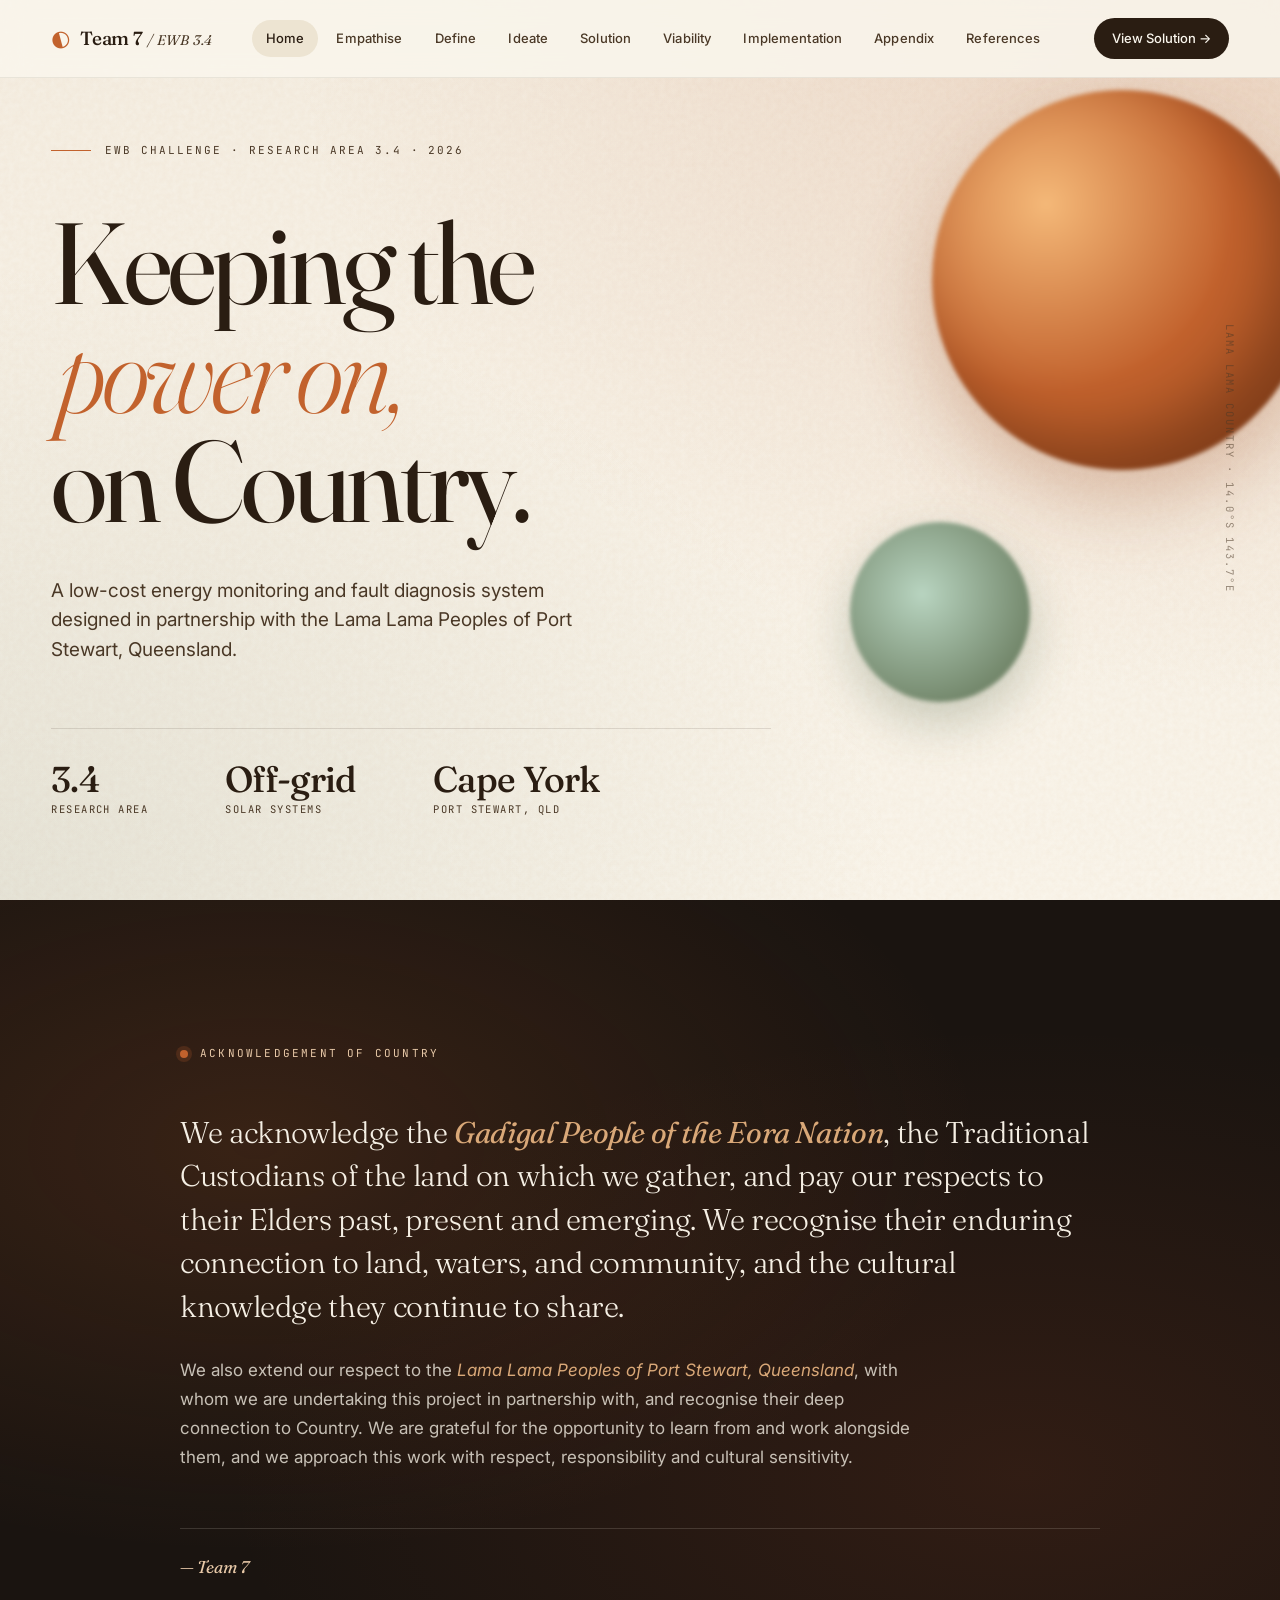
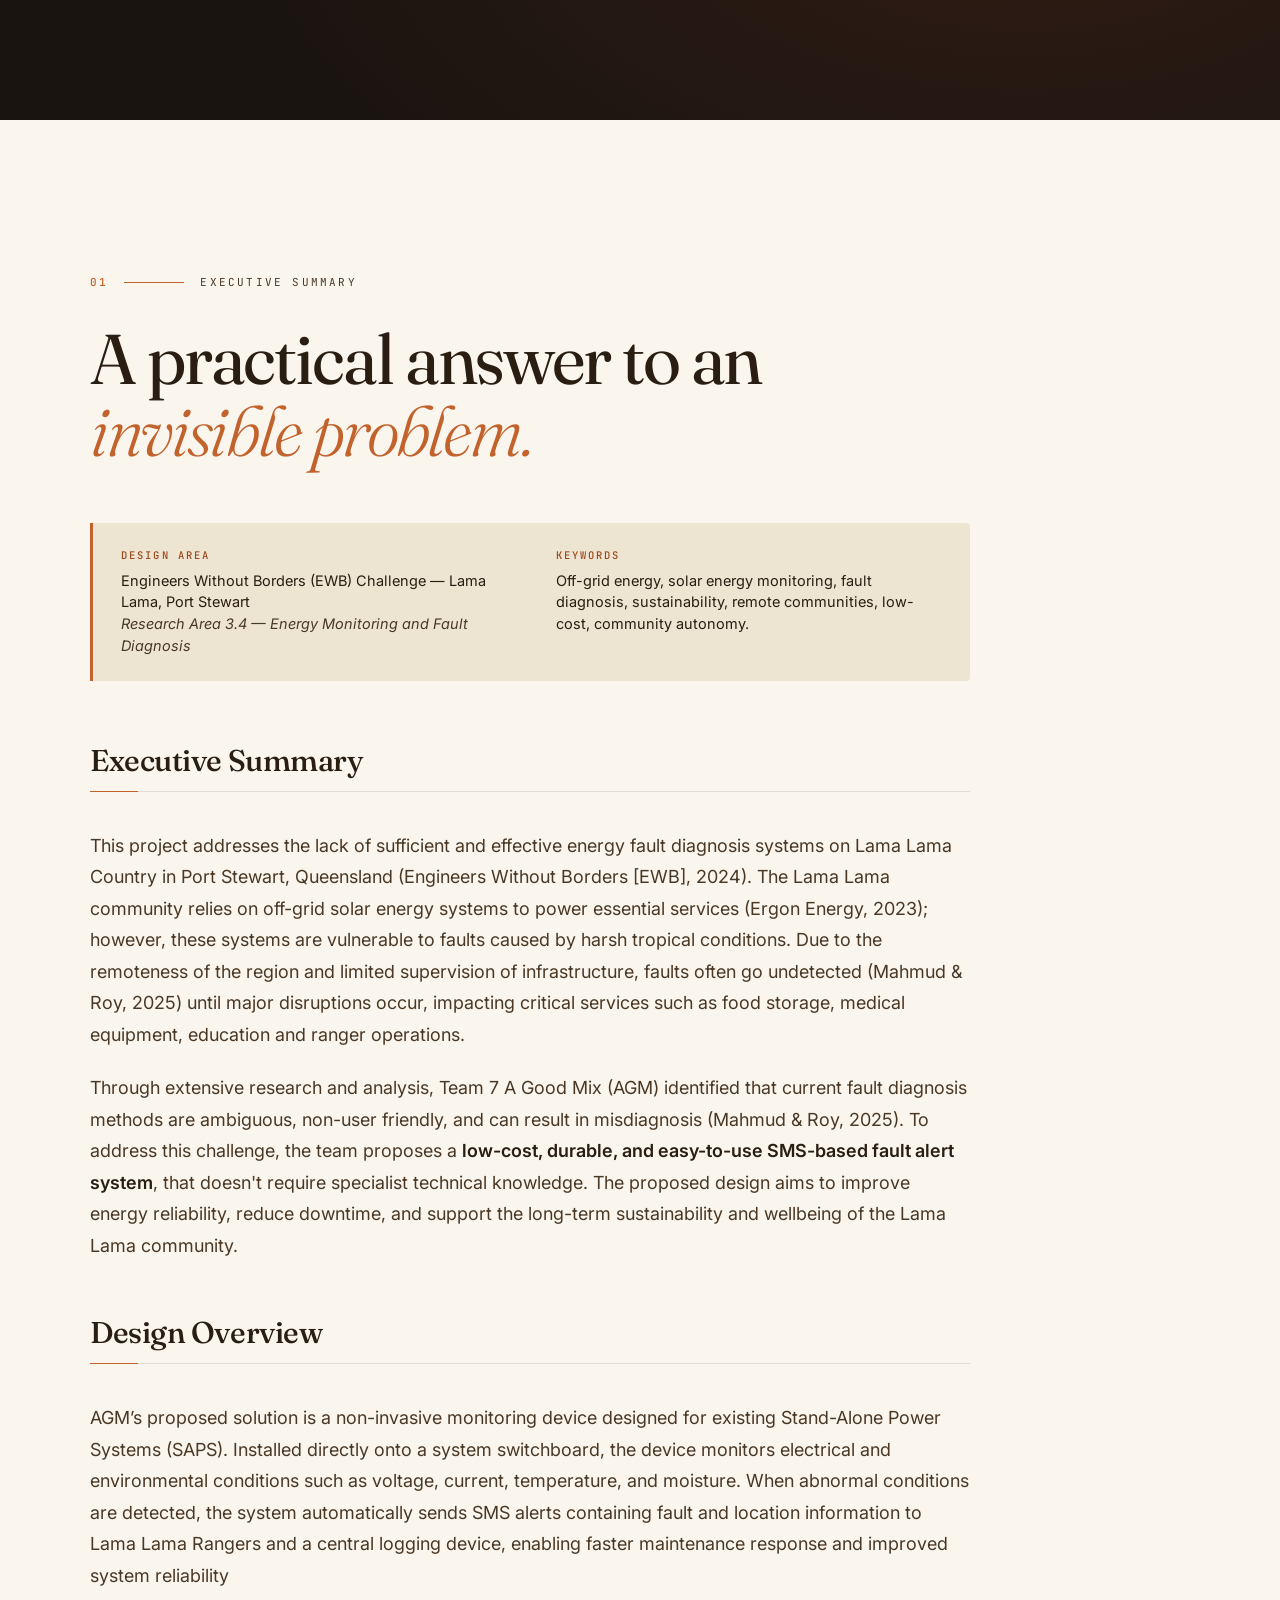
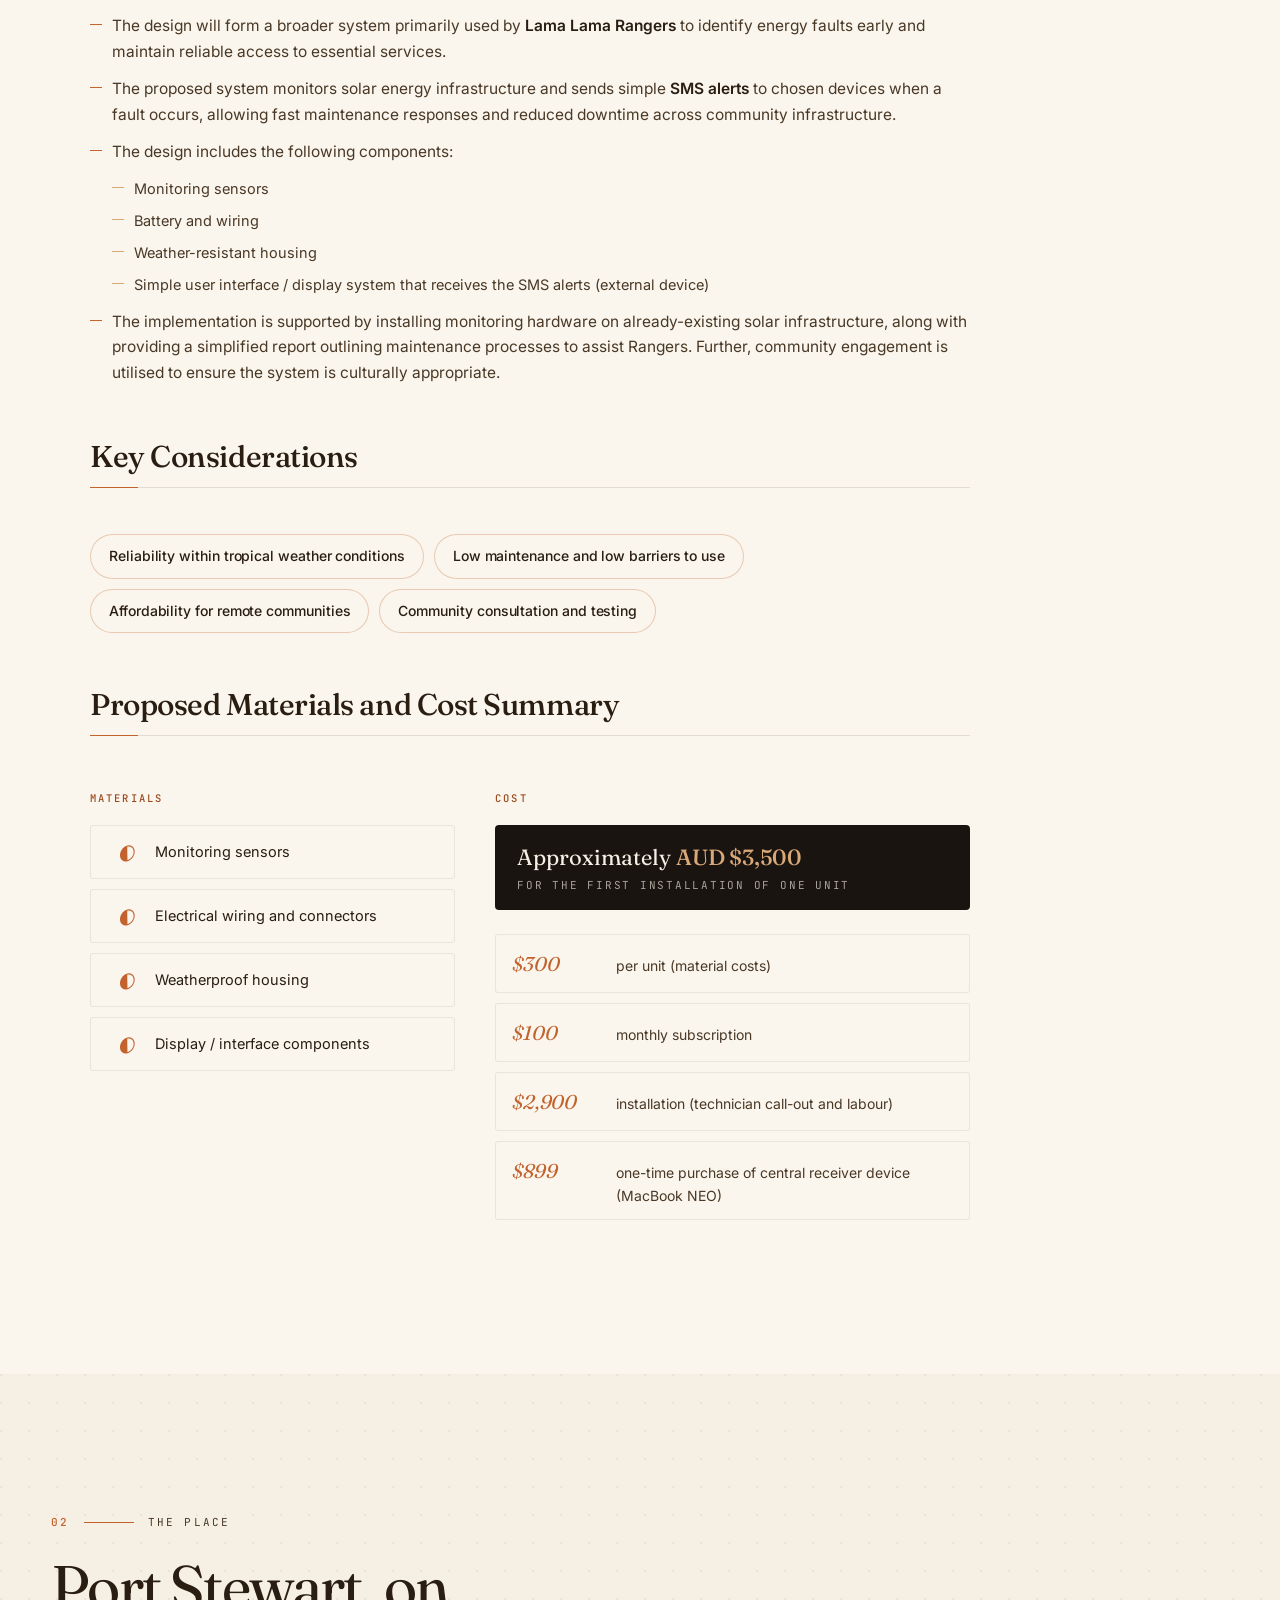
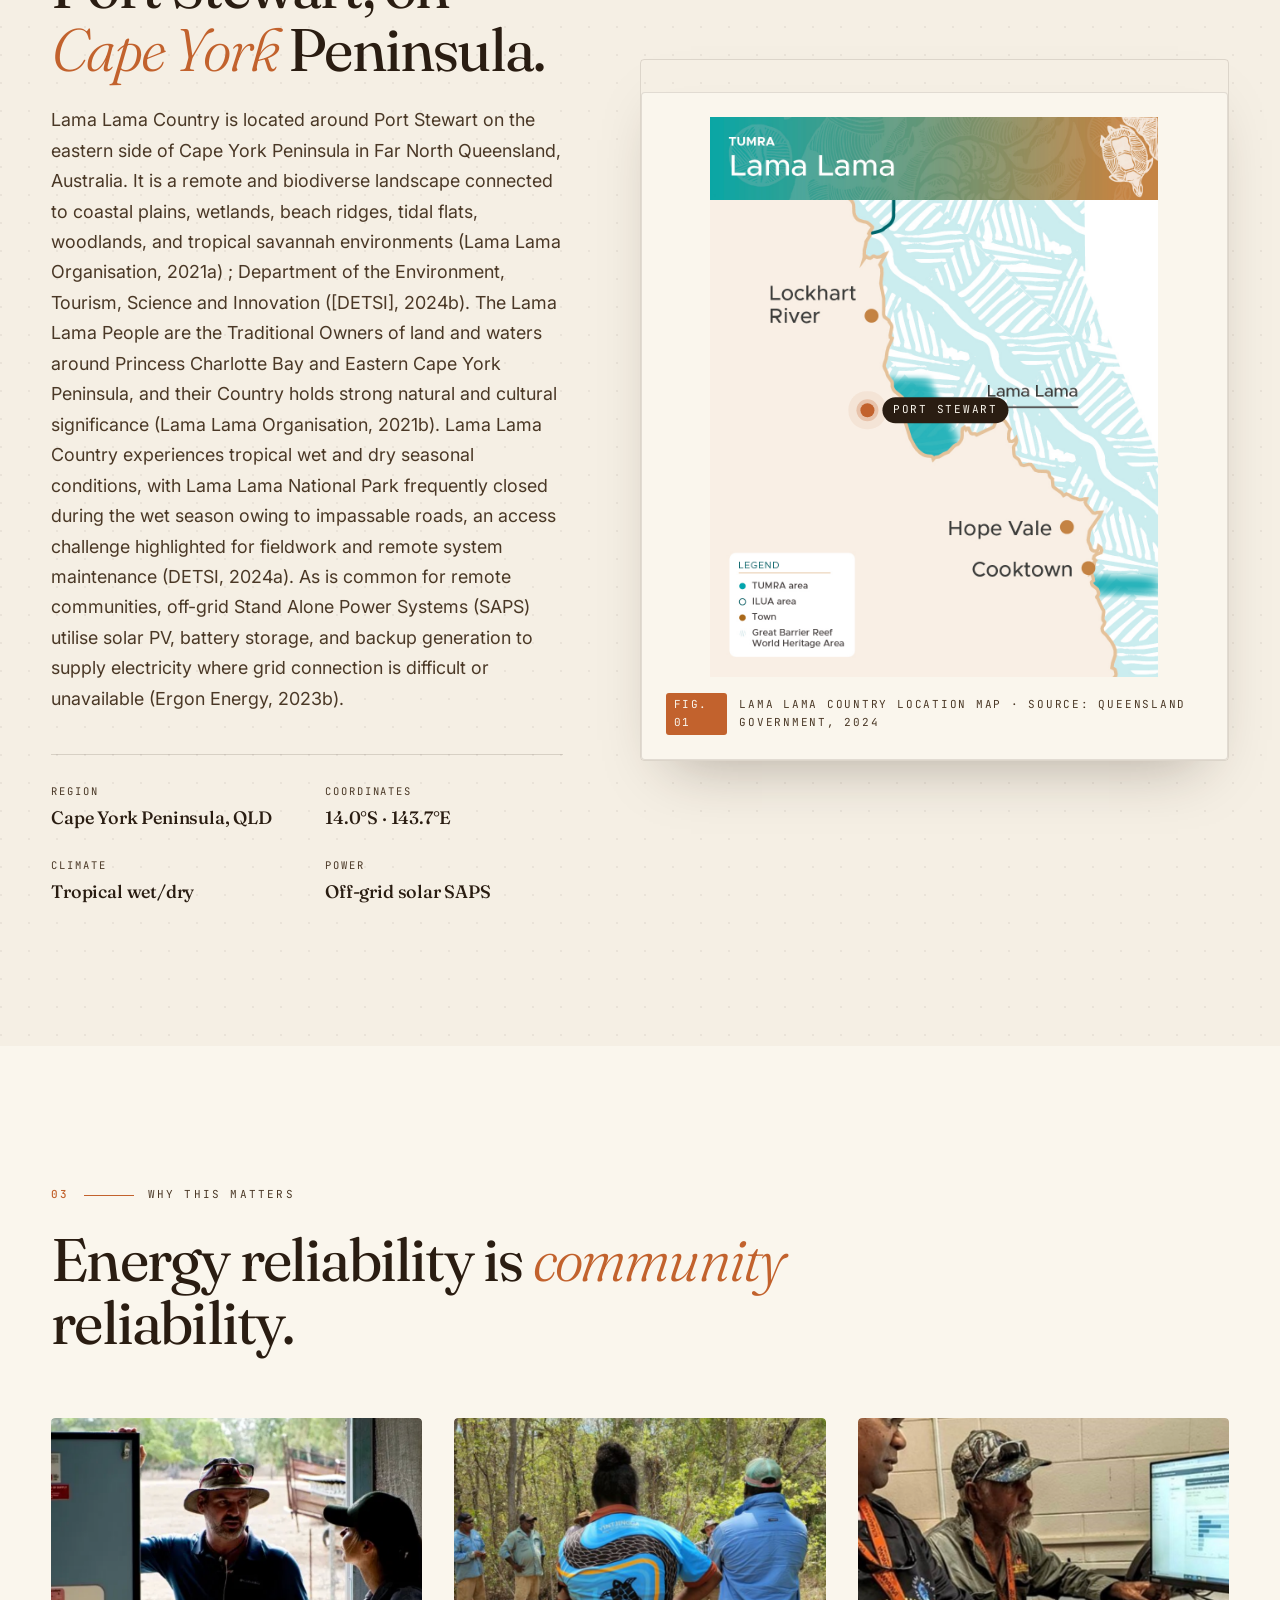
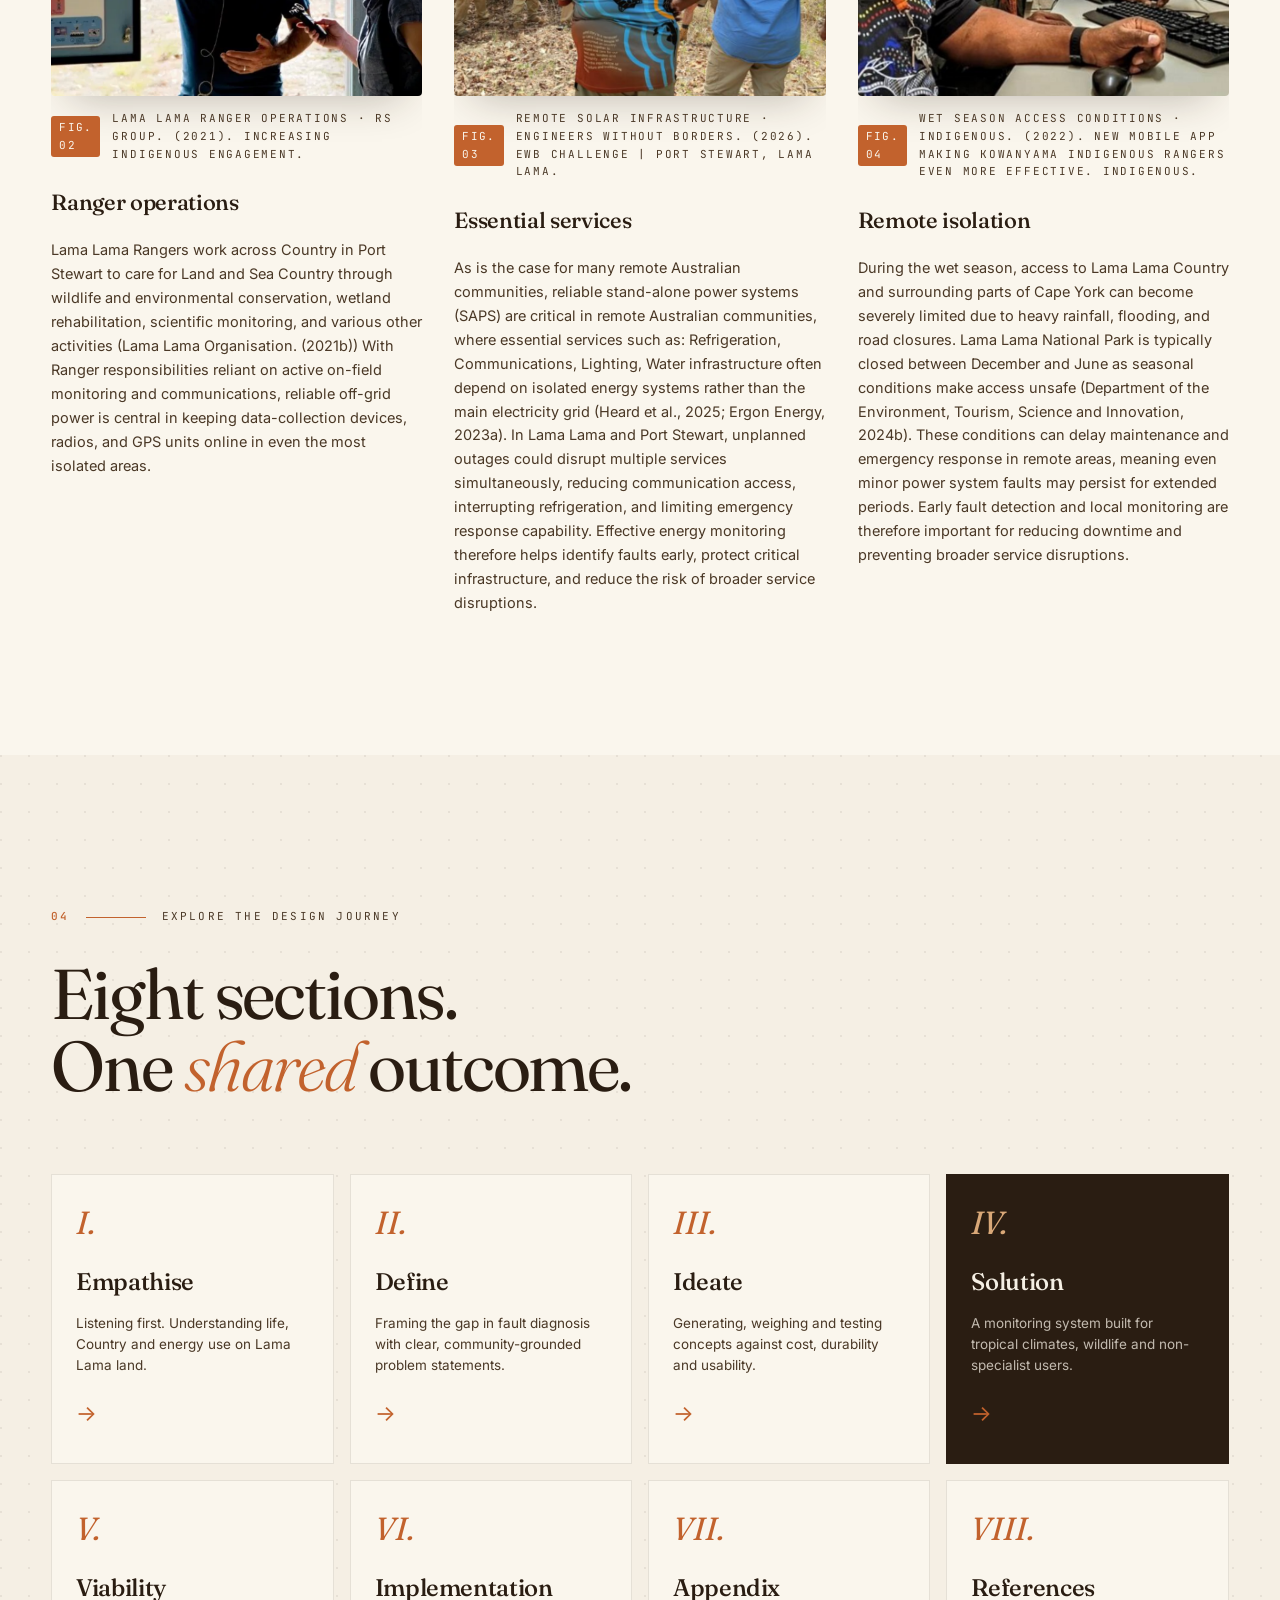
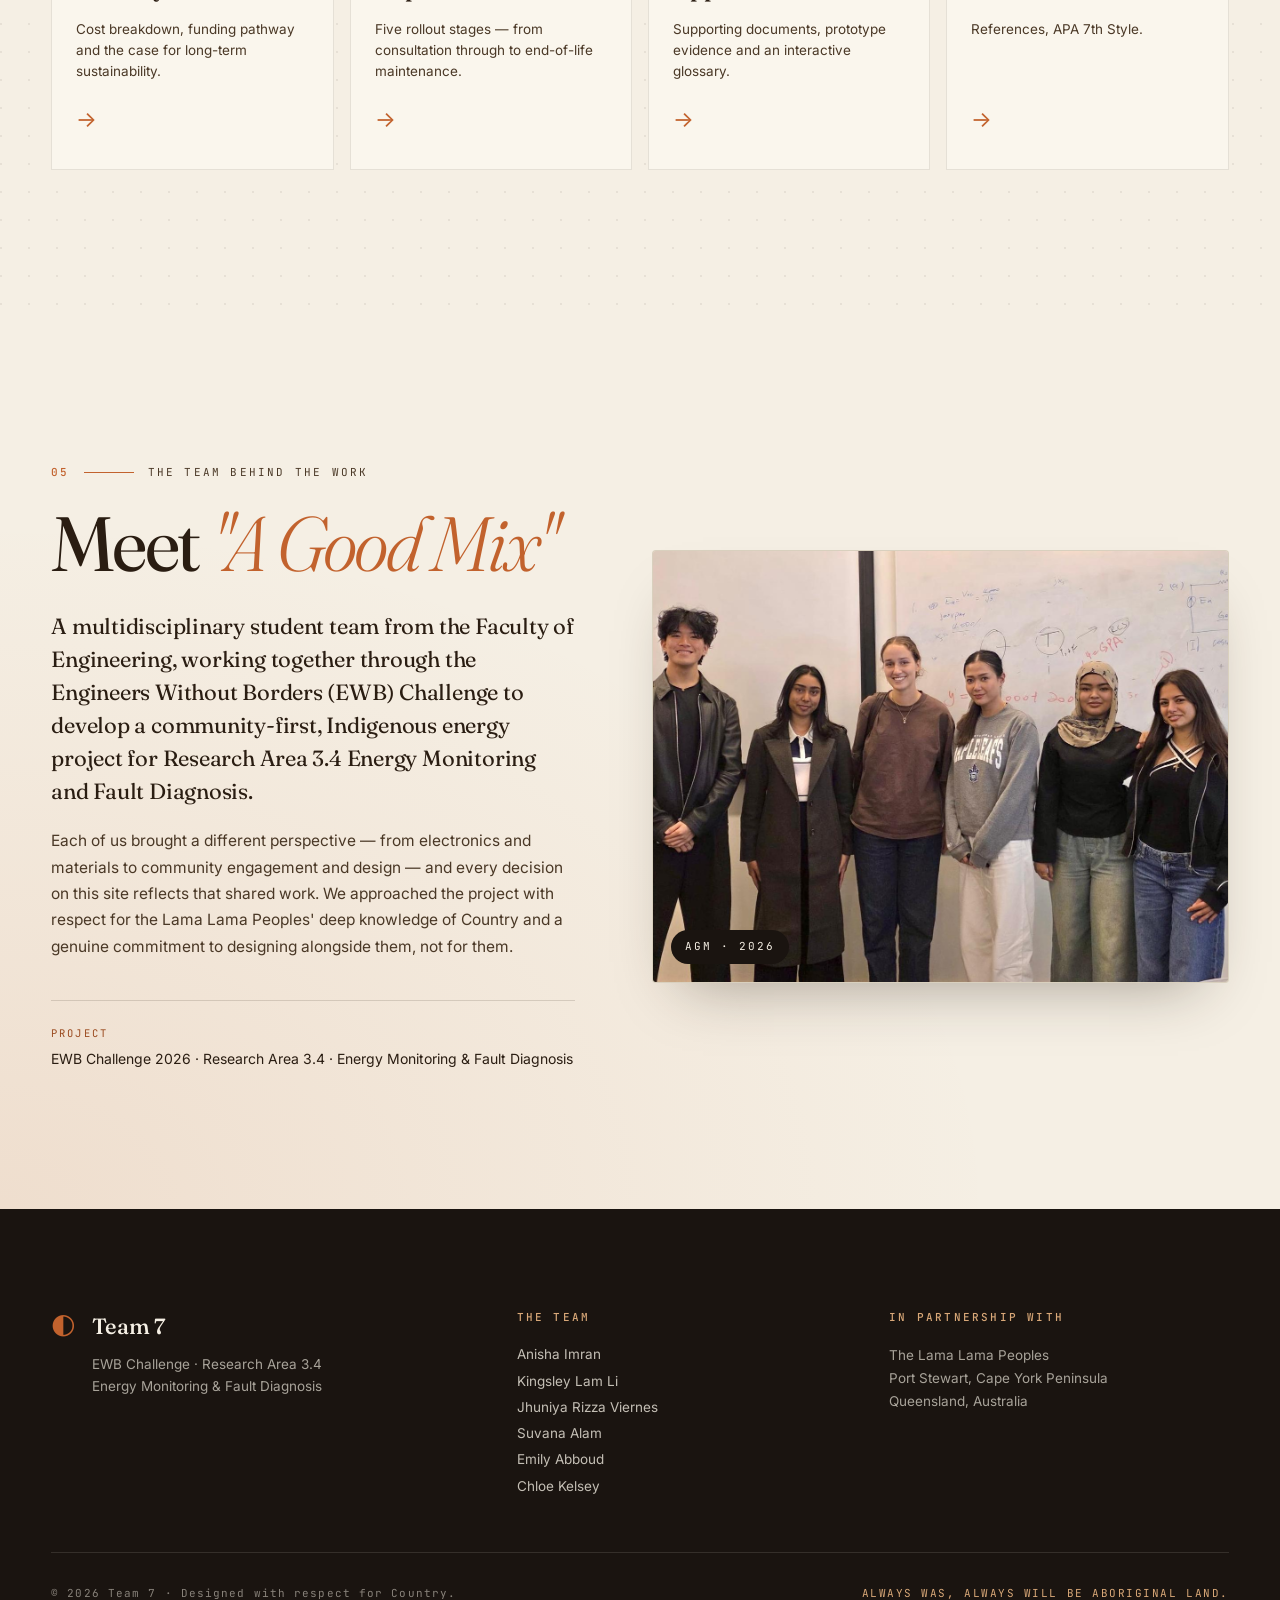
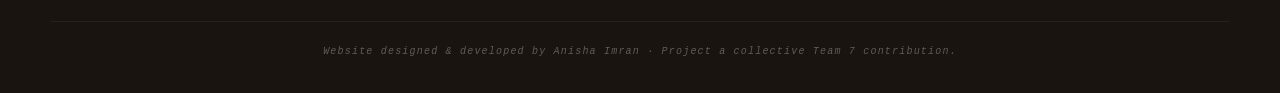
==== commit a92eb0ca: "final touches" ====
--- a/index.html
+++ b/index.html
@@ -266,21 +266,23 @@
                 </h2>
 
                 <p class="place__lead">
-                    Lama Lama Country is located around Port Stewart on the 
-                    eastern side of Cape York Peninsula in Far North Queensland, 
-                    Australia. It is a remote and biodiverse landscape connected to 
-                    coastal plains, wetlands, beach ridges, tidal flats, woodlands, and 
-                    tropical savannah environments (Lama Lama Organisation, n.d.; Queensland 
-                    Parks and Wildlife Service, 2024). The Lama Lama People are the Traditional 
-                    Owners of land and waters around Princess Charlotte Bay and Eastern Cape York 
-                    Peninsula, and their Country holds strong natural and cultural significance 
-                    (Lama Lama Organisation, n.d.). The area experiences tropical wet and dry seasonal 
-                    conditions, and Lama Lama National Park is commonly closed during the wet season because 
-                    roads can become impassable, which highlights the access challenges for fieldwork and 
-                    remote system maintenance (Queensland Parks and Wildlife Service, 2024). For remote 
-                    Queensland locations, off-grid or stand-alone power systems commonly use solar PV, 
-                    battery storage, and backup generation to support electricity supply where grid 
-                    connection is difficult or unavailable (Ergon Energy Network, 2026).
+                    Lama Lama Country is located around Port Stewart on the eastern side of Cape
+                     York Peninsula in Far North Queensland, Australia. It is a remote and biodiverse
+                      landscape connected to coastal plains, wetlands, beach ridges, tidal flats, woodlands,
+                       and tropical savannah environments (Lama Lama Organisation, 2021a) ; Department of
+                        the Environment, Tourism, Science and Innovation ([DETSI], 2024b). The Lama Lama People 
+                        are the Traditional Owners of land and waters around Princess Charlotte Bay and Eastern 
+                        Cape York Peninsula, and their Country holds strong natural and cultural significance
+                         (Lama Lama Organisation, 2021b). 
+
+                    Lama Lama Country experiences tropical wet and dry seasonal conditions,
+                     with Lama Lama National Park frequently closed during the wet season owing to
+                      impassable roads, an access challenge highlighted for fieldwork and remote
+                       system maintenance (DETSI, 2024a). As is common for remote communities, 
+                       off-grid Stand Alone Power Systems (SAPS) utilise solar PV, battery storage, 
+                       and backup generation to supply electricity where grid connection is difficult 
+                       or unavailable (Ergon Energy, 2023b).
+
                 </p>
 
                 <div class="place__facts">
@@ -385,14 +387,16 @@
                     </figure>
                     <h3 class="deep__h3">Ranger operations</h3>
                     <p>
-                        Lama Lama Rangers work from Country around Port Stewart and care for both land and sea 
-                        Country through conservation, cultural heritage protection, wildlife protection, weed management, 
-                        fire burning regimes, wetland rehabilitation, and scientific monitoring (Lama Lama Land Trust,2026; 
-                        NAILSMA, 2026). Their work also includes biodiversity and water quality assessment, baseline flora and 
-                        fauna sampling, feral animal control, visitor management, frog surveys, and cultural recording (NAILSMA, 2026).
-                        Because these activities depend on daily field movement, communication, and monitoring equipment, reliable off-grid 
-                        power is important for keeping radios, GPS units, data-collection tools, and other ranger equipment operating in remote 
-                        conditions.
+                        Lama Lama Rangers work across Country in Port Stewart to 
+                        care for Land and Sea Country through wildlife and environmental 
+                        conservation, wetland rehabilitation, scientific monitoring, and various 
+                        other activities (Lama Lama Organisation. (2021b))
+
+                        With Ranger responsibilities reliant on active on-field
+                         monitoring and communications, reliable off-grid power is
+                          central in keeping data-collection devices, radios, and GPS 
+                          units online in even the most isolated areas.
+
                     </p>
                 </article>
 
@@ -408,15 +412,17 @@
                     </figure>
                     <h3 class="deep__h3">Essential services</h3>
                     <p>
-                        In remote Australian communities, reliable solar and stand-alone power systems help support
-                         essential services that people cannot go without, including health-related equipment, food refrigeration, 
-                         lighting, water systems, and communication access. Maintaining reliable power in remote off-grid areas can be 
-                         challenging, and many isolated Indigenous communities still depend on local energy systems rather than the main
-                          electricity grid (Clean Energy Regulator, 2024; Engineers Australia, 2025). For Lama Lama and Port Stewart, 
-                          a single unplanned outage could affect more than one device. It could interrupt refrigeration, reduce communication 
-                          access, delay field support, and make it harder for rangers or residents to respond quickly during emergencies.
-                           This is why energy monitoring is important: it helps identify faults early, protect key equipment, and reduce 
-                           the chance that a small failure becomes a wider service disruption.
+                        As is the case for many remote Australian communities, reliable stand-alone 
+                        power systems (SAPS) are critical in remote Australian communities, where
+                         essential services such as: Refrigeration, Communications, Lighting, Water infrastructure 
+                        often depend on isolated energy systems rather than the main electricity grid 
+                        (Heard et al., 2025; Ergon Energy, 2023a).  In Lama Lama and Port Stewart, 
+                        unplanned outages could disrupt multiple services simultaneously, reducing 
+                        communication access, interrupting refrigeration, and limiting emergency
+                         response capability. Effective energy monitoring therefore helps identify 
+                         faults early, protect critical infrastructure, and reduce the risk
+                          of broader service disruptions.
+
                     </p>
                 </article>
 
@@ -432,17 +438,18 @@
                     </figure>
                     <h3 class="deep__h3">Remote isolation</h3>
                     <p>
-                        During the wet season, Lama Lama National Park and the surrounding 
-                        Cape York area can become difficult to access because roads may close or become
-                         impassable due to heavy rain, flooding, and road damage. Queensland Parks and 
-                         Wildlife Service states that Lama Lama National Park is usually closed throughout 
-                         the wet season, typically from 1 December to 30 June, because road conditions can
-                          prevent safe access (Queensland Parks and Wildlife Service, n.d.). Cook Shire Council 
-                          also notes that wet-season rain and flash flooding can wash out roads and make them 
-                          dangerous or impassable across Cape York (Cook Shire Council, n.d.). In this setting, 
-                          system failures are harder to respond to because help may be hours or days away. 
-                          Early fault detection and local repair support are therefore important because they 
-                          can reduce downtime before a small fault becomes a major disruption.
+                        During the wet season, access to Lama Lama Country and 
+                        surrounding parts of Cape York can become severely limited due 
+                        to heavy rainfall, flooding, and road closures. Lama Lama National
+                         Park is typically closed between December and June as seasonal 
+                         conditions make access unsafe (Department of the Environment, Tourism,
+                          Science and Innovation, 2024b). 
+                        These conditions can delay maintenance and 
+                        emergency response in remote areas, meaning even minor power
+                         system faults may persist for extended periods. Early fault 
+                         detection and local monitoring are therefore important for reducing
+                          downtime and preventing broader service disruptions.
+
                     </p>
                 </article>
             </div>
